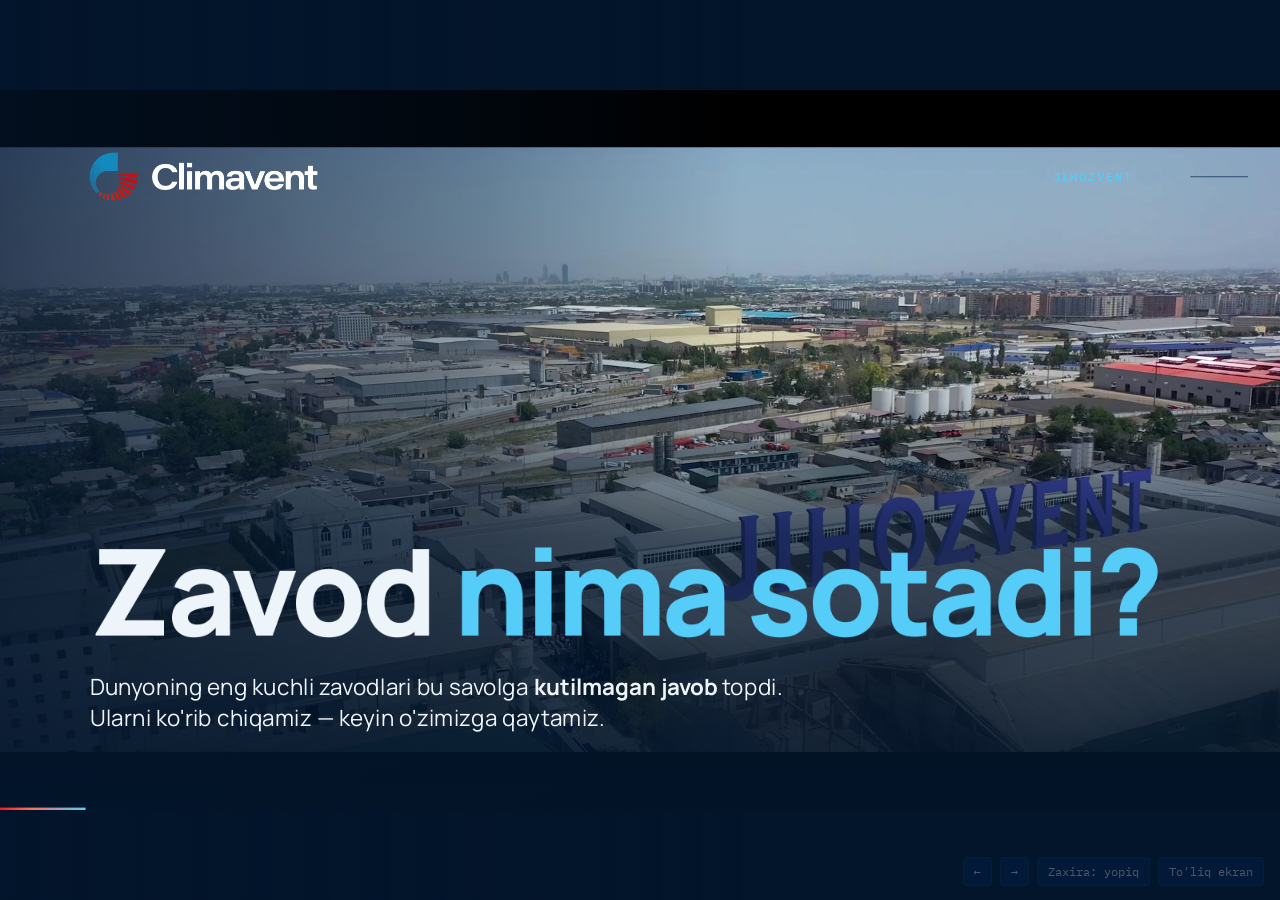
==== index.html @ 4cbdfdd6 "Taqdimot v10: «Zavod nima sotadi?» — savol-javob uslubi Otis (foydaning 91% xizmatdan), Rolls-Royce " ====
<!doctype html>
<html lang="uz">
<head>
<meta charset="utf-8">
<meta name="viewport" content="width=device-width,initial-scale=1">
<title>Climavent · Yangi davr</title>
<link rel="icon" href="media/logo-m.png">
<style>/* Manrope va IBM Plex Mono — lotin, HTML ichida (internetsiz ishlaydi) */
@font-face{font-family:'IBM Plex Mono';font-style:normal;font-weight:400;font-display:swap;src:url([data-uri]) format('woff2');unicode-range:U+0100-02BA, U+02BD-02C5, U+02C7-02CC, U+02CE-02D7, U+02DD-02FF, U+0304, U+0308, U+0329, U+1D00-1DBF, U+1E00-1E9F, U+1EF2-1EFF, U+2020, U+20A0-20AB, U+20AD-20C0, U+2113, U+2C60-2C7F, U+A720-A7FF}
@font-face{font-family:'IBM Plex Mono';font-style:normal;font-weight:400;font-display:swap;src:url([data-uri]) format('woff2');unicode-range:U+0000-00FF, U+0131, U+0152-0153, U+02BB-02BC, U+02C6, U+02DA, U+02DC, U+0304, U+0308, U+0329, U+2000-206F, U+20AC, U+2122, U+2191, U+2193, U+2212, U+2215, U+FEFF, U+FFFD}
@font-face{font-family:'IBM Plex Mono';font-style:normal;font-weight:500;font-display:swap;src:url([data-uri]) format('woff2');unicode-range:U+0100-02BA, U+02BD-02C5, U+02C7-02CC, U+02CE-02D7, U+02DD-02FF, U+0304, U+0308, U+0329, U+1D00-1DBF, U+1E00-1E9F, U+1EF2-1EFF, U+2020, U+20A0-20AB, U+20AD-20C0, U+2113, U+2C60-2C7F, U+A720-A7FF}
@font-face{font-family:'IBM Plex Mono';font-style:normal;font-weight:500;font-display:swap;src:url([data-uri]) format('woff2');unicode-range:U+0000-00FF, U+0131, U+0152-0153, U+02BB-02BC, U+02C6, U+02DA, U+02DC, U+0304, U+0308, U+0329, U+2000-206F, U+20AC, U+2122, U+2191, U+2193, U+2212, U+2215, U+FEFF, U+FFFD}
@font-face{font-family:'Manrope';font-style:normal;font-weight:400 800;font-display:swap;src:url([data-uri]) format('woff2');unicode-range:U+0100-02BA, U+02BD-02C5, U+02C7-02CC, U+02CE-02D7, U+02DD-02FF, U+0304, U+0308, U+0329, U+1D00-1DBF, U+1E00-1E9F, U+1EF2-1EFF, U+2020, U+20A0-20AB, U+20AD-20C0, U+2113, U+2C60-2C7F, U+A720-A7FF}
@font-face{font-family:'Manrope';font-style:normal;font-weight:400 800;font-display:swap;src:url([data-uri]) format('woff2');unicode-range:U+0000-00FF, U+0131, U+0152-0153, U+02BB-02BC, U+02C6, U+02DA, U+02DC, U+0304, U+0308, U+0329, U+2000-206F, U+20AC, U+2122, U+2191, U+2193, U+2212, U+2215, U+FEFF, U+FFFD}
</style>
<style>
/* Climavent NewEra (02.10.2026, v8 asosida) — eski deck dizayn tizimi + kinematik fon videolari (Gemini, asl sifatda).
   Brend: To'q ko'k #002854, Moviy #55cdf8, Osmon #b3e0fe, Olovrang #ff1918. Proyektor uchun bitta to'q mavzu. */
:root{
  --ink:#03152B; --panel:#002854; --line:#12375C;
  --frost:#EEF5FA; --mist:#8DA8C3;
  --cold:#55CDF8; --heat:#FF1918; --coral:#FF6B5E; --sky:#B3E0FE;
  --sans:"Manrope","Segoe UI",system-ui,sans-serif;
  --mono:"IBM Plex Mono",ui-monospace,Consolas,monospace;
  --ease:cubic-bezier(.2,.75,.15,1);
  color-scheme:dark;
}
*{box-sizing:border-box}
html,body{height:100%}
body{margin:0;background:var(--ink);color:var(--frost);font-family:var(--sans);overflow:hidden;-webkit-font-smoothing:antialiased}
.stage{position:absolute;z-index:1;left:50%;top:50%;width:1600px;height:900px;transform-origin:center;overflow:hidden}

/* ---------- Fon qatlamlari: video → havo oqimi → slayd ---------- */
.bgs{position:fixed;inset:0;z-index:0;opacity:0;transition:opacity 1.2s var(--ease)}
/* .fit — video to'liq ekran emas, slayd bilan bir joyda va bir o'lchamda (fit() hisoblaydi) */
.bgs video.fit{inset:auto;left:var(--sx,0);top:var(--sy,0);width:var(--sw,100%);height:var(--sh,100%)}
body.vid .bgs{opacity:1}
/* matn o'qilishi uchun yengil soya — butun oyna bo'yicha, slaydga qarab (data-veil) */
.bgveil{position:absolute;inset:0;opacity:0;transition:opacity 1s var(--ease)}
.bgveil.left{opacity:1;background:linear-gradient(90deg,rgba(3,21,43,.7) 0%,rgba(3,21,43,.3) 38%,transparent 58%)}
.bgveil.top{opacity:1;background:linear-gradient(180deg,rgba(3,21,43,.6) 0%,rgba(3,21,43,.2) 28%,transparent 45%)}
.bgs video{position:absolute;inset:0;width:100%;height:100%;object-fit:cover;opacity:0;transition:opacity 1.6s ease-in-out}
.bgs video.show{opacity:1}
#air{position:absolute;inset:0;width:100%;height:100%;z-index:0;opacity:1;transition:opacity 1s}
body.vid #air{opacity:0}
.stage::after{content:"";position:absolute;inset:0;pointer-events:none;z-index:1;transition:opacity 1s;
  background-image:linear-gradient(var(--line) 1px,transparent 1px),linear-gradient(90deg,var(--line) 1px,transparent 1px);
  background-size:80px 80px;opacity:.18;mask-image:radial-gradient(ellipse at 72% 38%,#000 5%,transparent 70%)}
body.vid .stage::after{opacity:0}

/* ---------- Slaydlar ---------- */
.slide{position:absolute;inset:0;z-index:2;padding:78px 112px 96px;display:flex;flex-direction:column;gap:26px;
  opacity:0;visibility:hidden;transition:opacity .3s ease-in,visibility 0s linear .3s}
.slide.on{opacity:1;visibility:visible;transition:opacity .6s var(--ease) .28s,visibility 0s}
.stage.morph .slide{transition:opacity .7s var(--ease),visibility 0s linear .7s}
.stage.morph .slide.on{transition:opacity .7s var(--ease),visibility 0s}
.veil{position:absolute;inset:0;z-index:-1;pointer-events:none}
.veil.left{background:linear-gradient(90deg,rgba(3,21,43,.82) 0%,rgba(3,21,43,.5) 30%,transparent 55%),
  linear-gradient(0deg,rgba(3,21,43,.6) 0%,transparent 35%)}
.veil.top{background:linear-gradient(180deg,rgba(3,21,43,.7) 0%,rgba(3,21,43,.25) 26%,transparent 42%)}
.veil.bottom{background:linear-gradient(0deg,rgba(3,21,43,.8) 0%,rgba(3,21,43,.35) 40%,transparent 60%)}

/* So'zma-so'z chiqadigan sarlavha: har so'z o'z «derazasidan» ko'tariladi */
.wm{display:inline-block;overflow:hidden;vertical-align:top;padding:0 .02em .1em;margin:0 -.02em -.1em}
.w{display:inline-block;transform:translateY(108%);will-change:transform}
.slide.on .w{animation:wup 1s var(--ease) calc(var(--d0,0s) + var(--i)*65ms) both}
@keyframes wup{from{transform:translateY(108%)}to{transform:none}}
.rise{opacity:0}
.slide.on .rise{animation:rise 1s var(--ease) calc(var(--d0,0s) + var(--d,0s)) both}
@keyframes rise{from{opacity:0;transform:translateY(18px);filter:blur(6px)}to{opacity:1;transform:none;filter:none}}
.pop{opacity:0}
.slide.on .pop{animation:pop .7s var(--ease) calc(var(--d0,0s) + var(--d,0s)) both}
@keyframes pop{from{opacity:0;transform:scale(.85)}to{opacity:1;transform:none}}

.tag{font-family:var(--mono);font-size:15px;letter-spacing:.14em;text-transform:uppercase;color:var(--mist);display:flex;align-items:center;gap:14px}
.tag b{font-weight:500;color:var(--cold)}
.tag.hot b{color:var(--coral)}
.tag::after{content:"";flex:0 0 72px;height:1px;background:var(--line)}
h1,h2,h3{margin:0;font-weight:800;letter-spacing:-.035em;text-wrap:balance}
h2{font-size:74px;line-height:1.03;max-width:1100px}
h2.md{font-size:64px}
h2 em,h1 em{font-style:normal;color:var(--cold)}
.hot{color:var(--heat)}
p{margin:0}
.lede{font-size:25px;line-height:1.45;color:var(--mist);max-width:860px;text-wrap:pretty}
.lede strong{color:var(--frost);font-weight:600}
.note{font-family:var(--mono);font-size:13px;color:var(--mist);letter-spacing:.02em;line-height:1.5}
.chip{font-style:normal;font-family:var(--mono);font-size:12px;letter-spacing:.1em;text-transform:uppercase;padding:5px 9px;border:1px solid;white-space:nowrap}
.chip.live{color:#7CF0B5} .chip.test{color:var(--sky)} .chip.ready{color:var(--cold)} .chip.plan{color:var(--mist)} .chip.offer{color:var(--coral)}

.foot{position:absolute;z-index:3;left:112px;right:112px;bottom:34px;display:flex;justify-content:space-between;align-items:center;
  font-family:var(--mono);font-size:13px;letter-spacing:.12em;text-transform:uppercase;color:var(--mist);pointer-events:none;transition:opacity .6s}
.foot .brand{display:flex;align-items:center;gap:12px}
.foot .brand img{height:20px;width:auto}
.foot .code{color:var(--frost)}
.stage.cover-on .foot{opacity:0}
.duct{position:absolute;z-index:3;left:0;bottom:0;height:3px;background:linear-gradient(90deg,var(--heat),var(--coral) 35%,var(--cold));transition:width .8s var(--ease)}

.hud{position:fixed;right:16px;bottom:14px;display:flex;gap:8px;z-index:5;font-family:var(--mono);font-size:12px;opacity:.3;transition:opacity .3s}
.hud:hover,.hud:focus-within{opacity:1}
.hud button{font:inherit;color:var(--frost);background:var(--panel);border:1px solid var(--line);border-radius:3px;padding:6px 10px;cursor:pointer}
.hud button:hover{border-color:var(--cold)}
.hud button:focus-visible{outline:2px solid var(--cold);outline-offset:2px}

/* ---------- 1 · Muqova ---------- */
.cover{--d0:1.2s}
.cover .toprow{display:flex;justify-content:space-between;align-items:center}
.lockup{display:flex;align-items:center;gap:18px}
.lockup .m{height:60px;width:auto}
.lockup .wd{height:34px;width:auto}
.cover h1{font-size:120px;line-height:1;margin-top:auto;max-width:1400px}
.cover .sub{font-size:28px;line-height:1.4;color:var(--frost);opacity:.85;max-width:760px}
.cover .sub strong{font-weight:700}
.plate{display:flex;border-top:1px solid rgba(141,168,195,.3);padding-top:22px;margin:8px 0 0;max-width:1100px}
.plate div{flex:1;padding-right:24px}
.plate div+div{border-left:1px solid rgba(141,168,195,.3);padding-left:24px}
.plate dt{font-family:var(--mono);font-size:13px;letter-spacing:.14em;text-transform:uppercase;color:var(--mist)}
.plate dd{margin:8px 0 0;font-size:23px;font-weight:600}

/* ---------- 2 · Video ---------- */
.film{flex:1;display:grid;place-items:center;min-height:0}
.film video{display:block;height:660px;aspect-ratio:16/9;background:#000;border:1px solid var(--line);border-radius:4px;box-shadow:0 50px 100px -40px rgba(0,0,0,.9)}

/* ---------- 3 · Jihozvent ---------- */
.jv-grid{flex:1;display:grid;grid-template-columns:1fr 470px;gap:64px;align-items:center}
.jv-left{display:flex;flex-direction:column;gap:24px}
.chips{display:flex;flex-wrap:wrap;gap:10px}
.chips span{font-family:var(--mono);font-size:15px;padding:8px 14px;border:1px solid var(--line);color:var(--frost);background:rgba(0,40,84,.35)}
.chips span.cert{border-color:var(--cold);color:var(--cold)}
.big{display:flex;align-items:flex-end;gap:18px;border-bottom:1px solid var(--line);padding-bottom:30px;margin-bottom:8px}
.big .num{font-size:230px;font-weight:800;letter-spacing:-.06em;line-height:.8;color:var(--cold);font-variant-numeric:tabular-nums}
.big small{font-size:26px;font-weight:700;line-height:1.2;padding-bottom:14px}
.big small i{display:block;font-style:normal;font-family:var(--mono);font-size:13px;letter-spacing:.12em;text-transform:uppercase;color:var(--mist);font-weight:400}
.facts{display:flex;flex-direction:column}
.facts div{display:grid;grid-template-columns:96px 1fr;align-items:baseline;padding:14px 0;border-bottom:1px solid var(--line)}
.facts b{font-size:40px;font-weight:800;letter-spacing:-.04em;font-variant-numeric:tabular-nums}
.facts span{font-size:19px;color:var(--mist);line-height:1.35}
.chain{position:relative;display:grid;grid-template-columns:repeat(4,1fr);border-top:1px solid var(--line);padding-top:22px}
.chain::before{content:"";position:absolute;top:-1px;left:0;height:2px;width:22%;background:linear-gradient(90deg,transparent,var(--cold),transparent);
  animation:run 3.4s linear infinite}
@keyframes run{from{transform:translateX(-100%)}to{transform:translateX(460%)}}
.chain div{display:flex;align-items:center;gap:14px;font-size:24px;font-weight:700}
.chain div i{font-style:normal;font-family:var(--mono);font-size:14px;color:var(--cold);border:1px solid var(--cold);border-radius:50%;width:34px;height:34px;display:grid;place-items:center;flex:none}

/* ---------- 4 · Instagram ---------- */
.ig-grid{flex:1;display:grid;grid-template-columns:1fr 400px;gap:80px;align-items:center;min-height:0}
.ig-left{display:flex;flex-direction:column;gap:26px}
.ig-left .punch{font-size:34px;font-weight:800;letter-spacing:-.02em;border-left:3px solid var(--heat);padding-left:22px;line-height:1.2}
.ig-left .punch em{font-style:normal;color:var(--cold)}
.phone2{width:400px;height:660px;border-radius:44px;background:#0A1F3A;border:1px solid #1E4E7A;padding:12px;box-shadow:0 50px 90px -30px rgba(0,0,0,.85)}
.scr{height:100%;border-radius:34px;background:#F4F7FA;color:#0B1B2E;overflow:hidden;display:flex;flex-direction:column}
.scr .hd{display:flex;align-items:center;gap:12px;padding:22px 20px 14px;border-bottom:1px solid #DDE5EC}
.scr .hd b{font-size:19px;font-weight:800}
.scr .hd .cnt{margin-left:auto;background:var(--heat);color:#fff;font-weight:800;font-size:15px;border-radius:12px;padding:2px 10px;font-variant-numeric:tabular-nums}
.scr .hd small{display:block;font-size:12px;color:#6A7F93;font-family:var(--mono)}
.dm{display:flex;flex-direction:column;gap:2px;padding:10px 12px}
.dm .row{display:grid;grid-template-columns:44px 1fr auto;gap:12px;align-items:center;padding:10px 8px;border-radius:14px;background:#fff;margin-bottom:8px;box-shadow:0 2px 8px rgba(0,40,84,.06)}
.dm .av{width:44px;height:44px;border-radius:50%;background:linear-gradient(135deg,#F58529,#DD2A7B,#8134AF)}
.dm .row:nth-child(2) .av{background:linear-gradient(135deg,#55CDF8,#002854)}
.dm .row:nth-child(3) .av{background:linear-gradient(135deg,#FFB86B,#FF1918)}
.dm .row:nth-child(4) .av{background:linear-gradient(135deg,#8DA8C3,#12375C)}
.dm .row:nth-child(5) .av{background:linear-gradient(135deg,#7CF0B5,#12375C)}
.dm b{display:block;font-size:15px;font-weight:700}
.dm span{display:block;font-size:14px;color:#3A4F63;line-height:1.3;margin-top:2px}
.dm time{font-family:var(--mono);font-size:11px;color:#8193A5;align-self:start;padding-top:4px}
.dm .dot{width:10px;height:10px;border-radius:50%;background:var(--heat);justify-self:end;margin-top:6px}
.scr .ft{margin-top:auto;padding:14px 20px;font-family:var(--mono);font-size:12px;color:#8193A5;border-top:1px solid #DDE5EC;text-align:center}

/* ---------- 5–6 · To'siq → javob kartalari ---------- */
.stack{margin-top:auto;width:1280px;display:grid;grid-template-columns:repeat(5,1fr);gap:16px;perspective:1600px}
.card{position:relative;height:250px}
.card .in{position:absolute;inset:0;transform-style:preserve-3d}
.face{position:absolute;inset:0;backface-visibility:hidden;-webkit-backface-visibility:hidden;padding:22px 22px 20px;
  display:flex;flex-direction:column;gap:10px;border-radius:4px}
.face small{font-family:var(--mono);font-size:12px;letter-spacing:.14em;text-transform:uppercase}
.face strong{font-size:27px;font-weight:800;letter-spacing:-.02em;line-height:1.08}
.face span{font-size:18px;line-height:1.4;color:var(--mist)}
.front{background:linear-gradient(180deg,rgba(40,6,10,.8),rgba(3,21,43,.86));border:1px solid rgba(255,25,24,.45);border-top:3px solid var(--heat)}
.front small{color:var(--coral)}
.back{transform:rotateY(180deg);background:linear-gradient(180deg,rgba(0,40,84,.88),rgba(3,21,43,.9));border:1px solid rgba(85,205,248,.4);border-top:3px solid var(--cold)}
.back small{color:var(--cold)}
.back .chip{margin-top:auto;align-self:flex-start}
.card.soon .back{border-color:rgba(141,168,195,.3);border-top-color:var(--mist)}
.card.soon .back small{color:var(--mist)}
.pain.on .card{animation:drop .9s var(--ease) calc(.5s + var(--k)*120ms) both}
@keyframes drop{0%{opacity:0;transform:translateY(-70px) rotate(-2deg)}60%{opacity:1;transform:translateY(6px)}80%{transform:translateY(-2px)}100%{opacity:1;transform:none}}
.pain.on .front{animation:breathe 3.2s ease-in-out calc(1.6s + var(--k)*.3s) infinite}
@keyframes breathe{0%,100%{box-shadow:0 0 0 rgba(255,25,24,0)}50%{box-shadow:0 0 44px -8px rgba(255,25,24,.55)}}
.cure .card{cursor:pointer}
.cure .card .in{transition:transform .9s var(--ease)}
.cure .card.flipped .in{transform:rotateY(180deg)}
.cure .card:not(.flipped) .back .chip{opacity:0}
@keyframes flip{from{transform:rotateY(0)}to{transform:rotateY(180deg)}}
.cure .card.flipped .back .chip{animation:stamp .5s var(--ease) .55s both}
@keyframes stamp{from{opacity:0;transform:scale(1.8)}to{opacity:1;transform:none}}
.cure .card.flipped:not(.soon) .back{animation:glow 1.4s ease-out .55s both}
@keyframes glow{0%{box-shadow:0 0 0 rgba(85,205,248,0)}40%{box-shadow:0 0 60px -6px rgba(85,205,248,.6)}100%{box-shadow:0 0 30px -14px rgba(85,205,248,.35)}}

/* ---------- 7 · Ekotizim orbitasi ---------- */
.eco{flex:1;display:grid;grid-template-columns:560px 1fr;gap:40px;align-items:center;min-height:0}
.eco-left{display:flex;flex-direction:column;gap:24px}
.who{display:flex;flex-direction:column;border-top:1px solid var(--line)}
.who div{display:grid;grid-template-columns:34px 1fr;padding:12px 0;border-bottom:1px solid var(--line);font-size:20px}
.who div i{font-style:normal;font-family:var(--mono);color:var(--cold);font-size:15px;padding-top:3px}
.who div span{color:var(--mist)}
.orb{position:relative;width:720px;height:640px;justify-self:center}
.orb svg{position:absolute;inset:0;width:100%;height:100%;overflow:visible}
.ring-ai{transform-origin:360px 320px;animation:spin 60s linear infinite}
.ring-in{transform-origin:360px 320px;animation:spin 90s linear infinite reverse}
@keyframes spin{to{transform:rotate(360deg)}}
.orb .spoke{stroke-dasharray:260;stroke-dashoffset:260}
.eco-s.on .spoke{animation:draw 1s var(--ease) calc(.8s + var(--k)*150ms) forwards}
@keyframes draw{to{stroke-dashoffset:0}}
.core{position:absolute;left:360px;top:320px;width:170px;height:170px;margin:-85px 0 0 -85px;border-radius:50%;
  background:radial-gradient(circle,rgba(0,40,84,.95),rgba(3,21,43,.95));border:1px solid var(--cold);
  display:flex;flex-direction:column;align-items:center;justify-content:center;gap:8px;box-shadow:0 0 80px -10px rgba(85,205,248,.45)}
.core img.m{height:56px}.core img.wd{height:18px}
.node{position:absolute;width:196px;margin-left:-98px;margin-top:-44px;padding:12px 14px;background:rgba(3,21,43,.92);border:1px solid var(--line);border-radius:4px;
  display:flex;flex-direction:column;gap:4px}
.node strong{font-size:20px;font-weight:800;letter-spacing:-.01em}
.node span{font-size:14px;color:var(--mist)}
.node .chip{position:absolute;right:10px;top:-12px;background:var(--ink);font-size:10px;padding:3px 7px}
.ai-lbl{position:absolute;left:470px;top:40px;white-space:nowrap;font-family:var(--mono);font-size:13px;letter-spacing:.1em;text-transform:uppercase;color:var(--cold);
  background:var(--ink);padding:4px 10px;border:1px dashed var(--cold)}

/* ---------- 8 · Ilovalar ---------- */
.appsx{flex:1;display:grid;grid-template-columns:auto 1fr;gap:64px;align-items:center;min-height:0}
.phones{display:flex;gap:28px}
.phone{display:flex;flex-direction:column;align-items:center;gap:12px}
.phone .body{width:239px;height:489px;padding:9px;border-radius:34px;background:#0A1F3A;border:1px solid #1E4E7A;box-shadow:0 40px 80px -30px rgba(0,0,0,.8)}
.phone video{display:block;width:100%;height:100%;object-fit:contain;border-radius:26px;background:#EEF3F7}
.phone small{font-family:var(--mono);font-size:13px;letter-spacing:.12em;text-transform:uppercase;color:var(--mist)}
.prod{display:flex;flex-direction:column}
.prod>div{display:grid;grid-template-columns:1fr auto;gap:6px 18px;padding:16px 0;border-bottom:1px solid var(--line)}
.prod>div:first-child{border-top:1px solid var(--line)}
.prod strong{font-size:25px;font-weight:800;letter-spacing:-.02em}
.prod .chip{align-self:center;justify-self:end}
.prod span{grid-column:1/-1;font-size:18px;color:var(--mist);line-height:1.4}

/* ---------- 9 · Ikki oqim ---------- */
.flow{position:relative;height:440px;margin-top:auto}
.flow svg{position:absolute;inset:0;width:100%;height:100%;overflow:visible}
.fn{position:absolute;width:220px;margin-left:-110px;margin-top:-38px;min-height:76px;padding:12px 16px;border:1px solid var(--line);background:rgba(3,21,43,.9);border-radius:4px;
  display:flex;flex-direction:column;gap:6px;justify-content:center}
.fn strong{font-size:20px;font-weight:800;letter-spacing:-.01em;line-height:1.15}
.fn .chip{align-self:flex-start;font-size:10px;padding:3px 7px}
.fn.hi{border-color:var(--cold);box-shadow:0 0 40px -12px rgba(85,205,248,.6)}
.fn.go{border-color:var(--coral)}
.lane{position:absolute;left:0;font-family:var(--mono);font-size:13px;letter-spacing:.12em;text-transform:uppercase;color:var(--mist)}
.lane b{color:var(--frost);font-weight:500}
.perks{display:grid;grid-template-columns:repeat(3,1fr);border-top:1px solid var(--line)}
.perks div{padding:16px 26px 0 0;font-size:18px;color:var(--mist);line-height:1.4}
.perks div+div{padding-left:26px;border-left:1px solid var(--line)}
.perks b{display:block;color:var(--frost);font-size:20px;margin-bottom:4px}

/* ---------- 10 · AI marketing ---------- */
.ai-grid{display:grid;grid-template-columns:900px 1fr;gap:48px;flex:1;min-height:0;align-items:start}
.ai-main video{display:block;width:900px;aspect-ratio:16/9;background:#000;border:1px solid var(--line);border-radius:4px;box-shadow:0 50px 100px -40px rgba(0,0,0,.9)}
.ai-main figcaption{margin-top:10px;font-family:var(--mono);font-size:12px;letter-spacing:.1em;text-transform:uppercase;color:var(--mist)}
.ai-side{display:flex;flex-direction:column;gap:22px}
.ai-side>div{border-top:1px solid var(--line);padding-top:14px;display:flex;flex-direction:column;gap:8px}
.ai-side small{font-family:var(--mono);font-size:13px;letter-spacing:.12em;text-transform:uppercase;color:var(--mist)}
.ai-side small.ok{color:#7CF0B5}
.ai-side p{font-size:20px;line-height:1.45}
.ai-side .ctrl{font-size:19px;color:var(--mist);flex-direction:row;gap:8px;display:block}
.ai-side .ctrl b{color:var(--frost)}

/* ---------- 11 · AI yordamchi chati ---------- */
.chat-grid{flex:1;display:grid;grid-template-columns:1fr 620px;gap:64px;align-items:center;min-height:0}
.chat-left{display:flex;flex-direction:column;gap:24px}
.steps{display:flex;flex-direction:column;border-top:1px solid var(--line)}
.steps div{display:grid;grid-template-columns:34px 1fr;padding:12px 0;border-bottom:1px solid var(--line);font-size:20px}
.steps i{font-style:normal;font-family:var(--mono);color:var(--cold);font-size:15px;padding-top:3px}
.win{position:relative;height:650px;background:rgba(3,21,43,.92);border:1px solid var(--line);border-radius:8px;display:flex;flex-direction:column;overflow:hidden;box-shadow:0 50px 90px -30px rgba(0,0,0,.8)}
.win .hd{position:relative;z-index:2;background:#061a33;display:flex;align-items:center;gap:12px;padding:16px 20px;border-bottom:1px solid var(--line)}
.win .hd img{height:30px}
.win .hd b{font-size:18px}
.win .hd small{display:block;font-family:var(--mono);font-size:12px;color:#7CF0B5}
.win .hd .chip{margin-left:auto}
.msgs{flex:1;display:flex;flex-direction:column;gap:12px;padding:20px}
.msg{max-width:82%;padding:12px 16px;border-radius:14px;font-size:17px;line-height:1.4}
.msg time{display:block;font-family:var(--mono);font-size:11px;opacity:.6;margin-top:4px}
.msg.me{align-self:flex-end;background:#12375C;border-bottom-right-radius:4px}
.msg.ai{align-self:flex-start;background:rgba(85,205,248,.12);border:1px solid rgba(85,205,248,.3);border-bottom-left-radius:4px}
.typing{align-self:flex-start;display:flex;gap:5px;padding:0 16px;max-height:0;overflow:hidden;border-radius:14px;background:rgba(85,205,248,.08);opacity:0}
.typing i{width:7px;height:7px;border-radius:50%;background:var(--cold);animation:blink 1s infinite}
.typing i:nth-child(2){animation-delay:.15s}.typing i:nth-child(3){animation-delay:.3s}
@keyframes blink{0%,100%{opacity:.25}50%{opacity:1}}
.chat.on .typing{animation:flash var(--len,1.2s) linear var(--d) both}
@keyframes flash{0%{opacity:0;max-height:0;padding-block:0}10%,88%{opacity:1;max-height:40px;padding-block:14px}100%{opacity:0;max-height:0;padding-block:0}}
.kp{position:absolute;left:24px;right:24px;bottom:18px;background:#F4F7FA;color:#0B1B2E;border-radius:8px;padding:18px 20px;box-shadow:0 -20px 60px -20px rgba(0,0,0,.7);transform:translateY(120%)}
.chat.on .kp{animation:kpin .9s var(--ease) 8.6s forwards}
.chat.on .msgs{animation:scrollup .9s var(--ease) 8.5s forwards}
@keyframes scrollup{to{transform:translateY(-115px)}}
@keyframes kpin{to{transform:none}}
.kp h4{margin:0 0 10px;font-size:18px;font-weight:800;display:flex;justify-content:space-between;align-items:center}
.kp h4 span{font-family:var(--mono);font-size:11px;font-weight:500;color:#557089}
.kp table{width:100%;border-collapse:collapse;font-size:15px}
.kp td{padding:6px 0;border-top:1px solid #DDE5EC}
.kp td:last-child{text-align:right;font-family:var(--mono)}
.kp .wait{margin-top:10px;display:flex;align-items:center;gap:8px;font-size:14px;font-weight:700;color:#C2410C}
.kp .wait i{width:9px;height:9px;border-radius:50%;background:#F59E0B;animation:blink 1.2s infinite}

/* ---------- 12 · Servis va Akademiya ---------- */
.sv-grid{flex:1;display:grid;grid-template-columns:470px 1fr;gap:64px;align-items:center;min-height:0}
.cyc{position:relative;width:470px;height:470px}
.cyc svg{position:absolute;inset:0;width:100%;height:100%;overflow:visible}
.cyc .spin{transform-origin:235px 235px;animation:spin 8s linear infinite}
.cyc .mid{position:absolute;inset:0;display:flex;flex-direction:column;align-items:center;justify-content:center;text-align:center}
.cyc .mid b{font-size:46px;font-weight:800;letter-spacing:-.04em;color:var(--cold)}
.cyc .mid span{font-family:var(--mono);font-size:13px;letter-spacing:.12em;text-transform:uppercase;color:var(--mist)}
.cn{position:absolute;width:190px;margin-left:-95px;margin-top:-30px;text-align:center;padding:10px 12px;background:rgba(3,21,43,.95);border:1px solid var(--line);border-radius:4px;font-size:17px;font-weight:700;line-height:1.25}
.cn small{display:block;font-family:var(--mono);font-size:11px;color:var(--cold);letter-spacing:.1em;font-weight:500}
.sv-right{display:flex;flex-direction:column;gap:22px}
.bars{display:flex;flex-direction:column;gap:14px}
.bars h3{font-size:22px;letter-spacing:-.01em}
.bar{display:grid;grid-template-columns:260px 1fr 110px;gap:18px;align-items:center;font-size:19px}
.bar .t{height:16px;background:rgba(0,40,84,.6);position:relative;border:1px solid var(--line)}
.bar .t i{position:absolute;top:0;bottom:0;left:0;width:0;background:linear-gradient(90deg,#2B7FB3,var(--cold))}
.bar.dim .t i{background:linear-gradient(90deg,#3A4F63,var(--mist))}
.sv.on .bar .t i{animation:grow 1.4s var(--ease) calc(1s + var(--k)*200ms) forwards}
@keyframes grow{to{width:var(--w)}}
.bar b{font-weight:800;text-align:right;font-size:24px;letter-spacing:-.02em}
.life{display:flex;flex-direction:column;gap:18px}
.lifebig{display:flex;align-items:flex-end;gap:6px;border-bottom:1px solid var(--line);padding-bottom:18px}
.lifebig .n30{font-size:150px;font-weight:800;color:var(--cold);letter-spacing:-.06em;line-height:.8;font-variant-numeric:tabular-nums}
.lifebig>b{font-size:84px;font-weight:800;color:var(--cold);line-height:.8}
.lifebig p{font-size:24px;font-weight:700;max-width:340px;line-height:1.25;margin-left:18px;padding-bottom:6px}
.lifefacts{display:grid;grid-template-columns:repeat(3,1fr)}
.lifefacts div{padding:0 18px 0 0;display:flex;flex-direction:column;gap:6px}
.lifefacts div+div{padding-left:18px;border-left:1px solid var(--line)}
.lifefacts b{font-size:26px;font-weight:800;letter-spacing:-.02em}
.lifefacts span{font-size:16px;color:var(--mist);line-height:1.4}
.acad{border:1px solid var(--line);border-left:3px solid var(--cold);background:rgba(0,40,84,.35);padding:18px 22px;display:flex;flex-direction:column;gap:10px}
.acad strong{font-size:24px;font-weight:800;letter-spacing:-.01em}
.acad .path{display:flex;align-items:center;gap:12px;font-size:18px;color:var(--mist)}
.acad .path b{color:var(--frost);font-weight:600}
.acad .path i{font-style:normal;color:var(--cold)}

/* ---------- 13 · Yangi yo'nalishlar ---------- */
.mods{display:grid;grid-template-columns:repeat(3,1fr);gap:24px;margin-top:auto}
.mod{position:relative;border:1px solid var(--line);background:rgba(3,21,43,.9);padding:22px 24px;display:flex;flex-direction:column;gap:10px;min-height:250px}
.mod::after{content:"";position:absolute;left:50%;bottom:-40px;width:2px;height:40px;background:linear-gradient(var(--cold),transparent);transform:translateX(-50%)}
.mod small{font-family:var(--mono);font-size:13px;letter-spacing:.12em;text-transform:uppercase;color:var(--mist)}
.mod strong{font-size:34px;font-weight:800;letter-spacing:-.03em}
.mod .kpi{font-size:44px;font-weight:800;letter-spacing:-.04em;color:var(--cold);line-height:1}
.mod p{font-size:18px;color:var(--mist);line-height:1.4}
.mod .chip{position:absolute;right:18px;top:18px}
.mod .src{margin-top:auto;font-family:var(--mono);font-size:12px;color:#5E7A96}
.nv.on .mod{animation:snap 1s var(--ease) calc(.9s + var(--k)*220ms) both}
@keyframes snap{0%{opacity:0;transform:translateY(-90px)}70%{opacity:1;transform:translateY(4px)}100%{opacity:1;transform:none}}
.rail{margin-top:40px;position:relative;border:1px solid var(--cold);background:linear-gradient(90deg,rgba(0,40,84,.9),rgba(3,21,43,.9));padding:18px 26px;display:flex;align-items:center;gap:22px;overflow:hidden}
.rail img{height:30px}
.rail b{font-size:22px;font-weight:800}
.rail span{font-family:var(--mono);font-size:14px;color:var(--mist);letter-spacing:.04em}
.rail::after{content:"";position:absolute;top:0;bottom:0;width:30%;background:linear-gradient(90deg,transparent,rgba(85,205,248,.25),transparent);animation:sweep 3s ease-in-out infinite}
@keyframes sweep{from{left:-30%}to{left:100%}}

/* ---------- 14 · Raqobat ---------- */
.vs{display:grid;grid-template-columns:1.1fr 1fr 1fr;margin-top:auto;border-top:1px solid var(--line)}
.vs>div{display:contents}
.vs span{padding:15px 0;border-bottom:1px solid var(--line);font-size:20px;display:flex;align-items:center;gap:12px}
.vs .h{font-family:var(--mono);font-size:13px;letter-spacing:.14em;text-transform:uppercase;color:var(--mist);padding:14px 0}
.vs .h.us{color:var(--cold)}
.vs .k{color:var(--mist)}
.vs i{font-style:normal;font-family:var(--mono);font-size:18px;width:28px;height:28px;display:grid;place-items:center;border-radius:50%;flex:none}
.vs i.y{color:var(--ink);background:var(--cold)} .vs i.n{color:var(--heat);border:1px solid var(--heat)} .vs i.wv{color:var(--coral);border:1px dashed var(--coral)}
.comp.on .vs>div{animation:none}
.comp.on .vs .r span{animation:rise .8s var(--ease) calc(.9s + var(--k)*140ms) both}
.verdict{display:flex;justify-content:space-between;align-items:flex-end;gap:40px}
.verdict p{font-size:32px;font-weight:800;letter-spacing:-.02em;line-height:1.2;max-width:1000px}
.verdict p em{font-style:normal;color:var(--cold)}

/* ---------- 15 · Bosqichlar ---------- */
.road{margin-top:auto;position:relative}
.track{position:relative;height:4px;background:var(--line);margin:0 0 30px}
.track i{position:absolute;left:0;top:0;bottom:0;width:0;background:linear-gradient(90deg,#7CF0B5,var(--cold))}
.rd.on .track i{animation:grow 1.6s var(--ease) .9s forwards}
.here{position:absolute;top:-44px;left:16.666%;font-family:var(--mono);font-size:12px;letter-spacing:.12em;text-transform:uppercase;color:var(--cold);white-space:nowrap;transform:translateX(-50%)}
.here::after{content:"";position:absolute;left:50%;top:39px;width:14px;height:14px;margin-left:-7px;border-radius:50%;background:var(--cold);box-shadow:0 0 0 0 rgba(85,205,248,.7);animation:ping 1.8s infinite}
@keyframes ping{0%{box-shadow:0 0 0 0 rgba(85,205,248,.7)}100%{box-shadow:0 0 0 22px rgba(85,205,248,0)}}
.stations{display:grid;grid-template-columns:repeat(6,1fr)}
.st{padding:0 18px 0 0;display:flex;flex-direction:column;gap:10px}
.st+.st{padding-left:18px;border-left:1px solid var(--line)}
.st small{font-family:var(--mono);font-size:13px;letter-spacing:.12em;text-transform:uppercase;color:var(--cold)}
.st.done small{color:#7CF0B5}
.st h3{font-size:28px;letter-spacing:-.02em}
.st ul{margin:0;padding:0;list-style:none;display:flex;flex-direction:column;gap:8px;font-size:17px;line-height:1.35;color:var(--mist)}
.st.done li::before{content:"✓ ";color:#7CF0B5}
.rd.on .st{animation:rise .9s var(--ease) calc(1s + var(--k)*160ms) both}

/* ---------- 16 · Vision ---------- */
.vision{--d0:3.4s}
.vision h2{font-size:84px;max-width:1300px}
.vision .lede{max-width:1100px;color:var(--frost);text-shadow:0 2px 18px rgba(3,21,43,.9)}

/* ---------- 17 · Qaror ---------- */
.ask{flex:1;display:grid;grid-template-columns:1fr 1fr;gap:72px;align-items:center}
.asks{display:flex;flex-direction:column;border-top:1px solid var(--line)}
.asks>div{display:grid;grid-template-columns:64px 1fr;padding:22px 0;border-bottom:1px solid var(--line);align-items:baseline}
.asks b{font-size:40px;font-weight:800;color:var(--cold);letter-spacing:-.04em}
.asks strong{font-size:30px;font-weight:800;letter-spacing:-.02em;display:block}
.asks span{font-size:19px;color:var(--mist);display:block;margin-top:4px}
.qr.on .asks>div{animation:rise .9s var(--ease) calc(1.2s + var(--k)*300ms) both}
.closing{font-size:44px;font-weight:800;letter-spacing:-.035em;line-height:1.1}
.closing i{font-style:normal;color:var(--cold)}
.monthly{display:flex;align-items:center;gap:14px;font-size:22px;color:var(--frost);border:1px solid var(--line);background:rgba(0,40,84,.4);padding:16px 20px;margin-top:28px}
.monthly i{width:12px;height:12px;border-radius:50%;background:var(--cold);animation:ping 1.8s infinite;flex:none}
.contact{display:flex;gap:26px;flex-wrap:wrap;font-family:var(--mono);font-size:16px;color:var(--frost);border-top:1px solid var(--line);padding-top:18px;margin-top:28px}


/* ---------- Zaxira slaydlar (eski deckdan) ---------- */
.num{font-family:var(--sans);font-weight:800;letter-spacing:-.045em;font-variant-numeric:tabular-nums;line-height:.9}
.src{font-family:var(--mono);font-size:13px;color:var(--mist);letter-spacing:.02em;line-height:1.5}
.cols{display:grid;border-top:1px solid var(--line)}
.cols>div{padding:30px 32px 0 0;display:flex;flex-direction:column;gap:14px}
.cols>div+div{padding-left:32px;border-left:1px solid var(--line)}
.cols .num{font-size:96px;color:var(--cold);white-space:nowrap}
.cols h3{font-size:28px}
.cols p{font-size:20px;line-height:1.45;color:var(--mist)}
.c3{grid-template-columns:repeat(3,1fr)}
.strip{display:grid;grid-template-columns:repeat(3,1fr);border-top:1px solid var(--line);padding-top:18px}
.strip>div{display:flex;align-items:baseline;gap:16px;padding-right:24px}
.strip>div+div{padding-left:24px;border-left:1px solid var(--line)}
.strip b{font-size:44px;font-weight:800;letter-spacing:-.04em;color:var(--cold);font-variant-numeric:tabular-nums}
.strip span{font-size:18px;color:var(--mist);line-height:1.35}
.market{flex:1;display:grid;grid-template-columns:600px 1fr;gap:72px;align-items:center}
.rings{position:relative;width:600px;height:600px}
.ring{position:absolute;border-radius:50%;border:1px solid var(--line);display:flex;flex-direction:column;align-items:center;text-align:center}
.ring.t{inset:0;padding-top:48px;background:radial-gradient(circle,transparent 58%,rgba(85,205,248,.06))}
.ring.s{inset:150px 90px 0;padding-top:42px;border-color:#1E4E7A}
.ring.o{inset:330px 190px 0;padding-top:48px;border-color:var(--cold);background:rgba(85,205,248,.1)}
.ring small{font-family:var(--mono);font-size:13px;letter-spacing:.12em;color:var(--mist);text-transform:uppercase}
.ring .num{font-size:52px;margin-top:16px}
.ring.o .num{color:var(--cold)}
.drivers{display:flex;flex-direction:column;gap:22px}
.drivers table{border-collapse:collapse;width:100%}
.drivers td{padding:14px 0;border-bottom:1px solid var(--line);vertical-align:baseline;font-size:20px}
.drivers td:first-child{font-weight:800;letter-spacing:-.03em;font-size:34px;color:var(--cold);width:230px;font-variant-numeric:tabular-nums}
.drivers td:last-child{color:var(--mist)}
.uz{flex:1;display:grid;grid-template-columns:1.2fr 1fr;gap:64px;align-items:center}
.uzgrid{display:grid;grid-template-columns:repeat(3,1fr);border-top:1px solid var(--line)}
.uzgrid>div{padding:22px 20px 22px 0;border-bottom:1px solid var(--line);display:flex;flex-direction:column;gap:8px}
.uzgrid>div:not(:nth-child(3n+1)){padding-left:20px;border-left:1px solid var(--line)}
.uzgrid b{font-size:50px;font-weight:800;letter-spacing:-.05em;line-height:.95}
.uzgrid span{font-size:17px;color:var(--mist);line-height:1.35}
.map{display:flex;flex-direction:column;background:var(--panel);border:1px solid var(--line);padding:26px 32px}
.map div{display:grid;grid-template-columns:1fr 30px 1fr;align-items:center;gap:10px;padding:13px 0;border-bottom:1px solid var(--line);font-size:19px}
.map div:last-child{border-bottom:0}
.map div i{font-style:normal;color:var(--cold);text-align:center}
.map div span:first-child{color:var(--mist)}
.map div span:last-child{font-weight:700}
.pdec{display:grid;grid-template-columns:repeat(3,1fr);background:var(--panel);border:1px solid var(--line)}
.pdec>div{padding:16px 24px;display:flex;flex-direction:column;gap:4px}
.pdec>div+div{border-left:1px solid var(--line)}
.pdec b{font-size:21px;font-weight:800;letter-spacing:-.01em}
.pdec span{font-size:16px;color:var(--mist);line-height:1.4}
.pdec small{font-family:var(--mono);font-size:12px;letter-spacing:.12em;text-transform:uppercase;color:var(--cold)}
.rev{display:grid;grid-template-columns:repeat(3,1fr);gap:18px 28px;margin-top:auto}
.rev>div{border-top:2px solid var(--cold);padding:16px 4px 0;display:flex;flex-direction:column;gap:9px}
.rev>div.soon{border-top-color:var(--line)}
.rev h3{font-size:26px}
.rev ul{margin:0;padding:0;list-style:none;display:flex;flex-direction:column;gap:6px;font-size:17px;line-height:1.35}
.rev li::before{content:"· ";color:var(--cold)}
.rev small{font-family:var(--mono);font-size:12px;color:var(--mist);line-height:1.45}
.gov{display:grid;grid-template-columns:1fr 1fr;gap:56px;flex:1;align-items:start}
.team{display:grid;grid-template-columns:1fr}
.team>div{padding:14px 0;border-bottom:1px solid var(--line);display:flex;flex-direction:column;gap:8px}
.team small{font-family:var(--mono);font-size:13px;letter-spacing:.14em;text-transform:uppercase;color:var(--cold)}
.team h3{font-size:28px}
.team ul{margin:0;padding:0;list-style:none;font-size:19px;color:var(--mist);line-height:1.4}
.team li::before{content:"— ";color:var(--cold)}
.hire2 p{margin:0;font-size:18px;line-height:1.45;color:var(--mist)}
.hire2 b{color:var(--frost);font-weight:700}
.rules{display:flex;flex-direction:column;gap:14px}
.rules ol{margin:0;padding:0;list-style:none;counter-reset:r}
.rules li{counter-increment:r;display:grid;grid-template-columns:44px 1fr;padding:11px 0;border-bottom:1px solid var(--line);font-size:19px;line-height:1.4}
.rules li::before{content:counter(r);font-family:var(--mono);color:var(--cold);font-size:16px;padding-top:3px}
.risks{display:grid;grid-template-columns:1fr 1fr;gap:0 56px;margin-top:auto}
.risk{display:grid;grid-template-columns:96px 1fr;gap:6px 18px;padding:18px 0;border-bottom:1px solid var(--line)}
.risk .lvl{grid-row:span 2;font-family:var(--mono);font-size:12px;letter-spacing:.1em;text-transform:uppercase;padding:5px 8px;border:1px solid;align-self:start;text-align:center}
.risk .hi{color:var(--heat)}.risk .mid{color:var(--coral)}
.risk strong{font-size:21px;font-weight:700;letter-spacing:-.01em}
.risk span{font-size:17px;color:var(--mist);line-height:1.4}
.risk span b{color:var(--cold);font-weight:600}
.budget{flex:1;display:grid;grid-template-columns:1fr 250px 1fr;align-items:stretch;margin-top:8px}
.phasebox{display:flex;flex-direction:column;gap:12px;padding:26px 32px;background:var(--panel);border:1px solid var(--line)}
.phasebox.two{border-color:#1E4E7A}
.phasebox small{font-family:var(--mono);font-size:13px;letter-spacing:.14em;text-transform:uppercase;color:var(--cold)}
.phasebox .sum{display:flex;align-items:baseline;gap:12px;margin-top:10px}
.phasebox .sum .num{font-size:84px}
.phasebox .sum span:last-child{font-size:26px;font-weight:700;color:var(--mist)}
.phasebox .usd{font-family:var(--mono);font-size:15px;color:var(--mist)}
.lines2{border-collapse:collapse;width:100%;font-size:17px;font-variant-numeric:tabular-nums}
.lines2 td{padding:8px 0;border-top:1px solid var(--line)}
.lines2 td:last-child{text-align:right;font-family:var(--mono);font-size:15px;white-space:nowrap}
.lines2 td:first-child{color:var(--mist)}
.gate{position:relative;z-index:0;display:flex;flex-direction:column;align-items:center;justify-content:center;gap:14px;padding:0 18px;text-align:center}
.gate::before{content:"";position:absolute;top:0;bottom:0;left:50%;border-left:2px dashed var(--line);z-index:-1}
.gate .diamond{width:50px;height:50px;transform:rotate(45deg);border:2px solid var(--cold);background:var(--ink)}
.gate b{font-size:21px;font-weight:800;background:var(--ink);padding:4px 0}
.gate ul{margin:0;padding:10px 0;list-style:none;display:flex;flex-direction:column;gap:8px;font-size:16px;background:var(--ink)}
.gate .note{background:var(--ink)}
.compare{display:flex;align-items:center;gap:22px;font-size:20px;color:var(--mist);border-top:1px solid var(--line);padding-top:14px}
.compare strong{color:var(--frost);font-weight:700}
.zon{color:var(--coral)}

/* ---------- Ketma-ket chiqish (data-stagger) va zaxira harakatlari ---------- */
.slide.on [data-stagger]>*{animation:rise .8s var(--ease) calc(var(--sd,.5s) + var(--k,0)*var(--ss,.14s)) both}
.slide.on .rings[data-stagger]>*{animation-name:ringin;animation-duration:1.1s;--ss:.3s}
@keyframes ringin{from{opacity:0;transform:scale(.55)}to{opacity:1;transform:none}}
.slide.on .risk .lvl.hi{animation:alarm 2.4s ease-in-out 1.6s infinite}
@keyframes alarm{0%,100%{box-shadow:0 0 0 rgba(255,25,24,0)}50%{box-shadow:0 0 18px -2px rgba(255,25,24,.75)}}
.slide.on .gate .diamond{animation:gem 1.2s var(--ease) .7s both}
@keyframes gem{from{transform:rotate(225deg) scale(.4);opacity:0}to{transform:rotate(45deg);opacity:1}}
.slide.on .rules li::before{display:inline-block}

/* ---------- NewEra: yangi slaydlar ---------- */
.zan{display:grid;grid-template-columns:repeat(4,1fr);gap:0;margin-top:14px;position:relative}
.zan::before{content:"";position:absolute;left:0;right:0;top:34px;height:2px;background:var(--line);z-index:0}
.zan::after{content:"";position:absolute;top:33px;height:4px;width:18%;background:linear-gradient(90deg,transparent,var(--cold),transparent);animation:run 3.4s linear infinite;z-index:0}
.zc{position:relative;z-index:1;padding:0 26px 0 0;display:flex;flex-direction:column;gap:10px}
.zc i{font-style:normal;font-family:var(--mono);font-size:17px;color:var(--cold);border:1px solid var(--cold);background:var(--ink);border-radius:50%;width:68px;height:68px;display:grid;place-items:center;margin-bottom:10px}
.zc.hi i{background:var(--cold);color:var(--ink);box-shadow:0 0 50px -6px rgba(85,205,248,.7);font-weight:500}
.zc strong{font-size:34px;font-weight:800;letter-spacing:-.03em}
.zc span{font-size:20px;line-height:1.4;color:var(--mist)}
.zc small{font-family:var(--mono);font-size:13px;letter-spacing:.1em;text-transform:uppercase;color:var(--cold)}
.zc.hi strong{color:var(--cold)}
.punch2{font-size:36px;font-weight:800;letter-spacing:-.025em;line-height:1.2;border-left:3px solid var(--heat);padding-left:22px;margin-top:auto}
.punch2 em{font-style:normal;color:var(--cold)}
.ind .strip{margin-top:0}

.zn .st{gap:8px}
.zn .st h3{font-size:24px}
.zn .st ul{font-size:16px;gap:6px}
.zn .st small{font-size:12px}
.zn .st .cond{margin-top:6px;padding-top:10px;border-top:1px dashed var(--line);font-size:14px;line-height:1.4;color:var(--mist)}
.zn .st .cond b{color:var(--cold);font-weight:600}
.zn .st:first-child small{color:#7CF0B5}
.zn .st:first-child h3{color:var(--frost)}
.now{margin-top:26px;display:flex;align-items:center;gap:18px;border:1px solid var(--cold);background:rgba(0,40,84,.55);padding:16px 24px;font-size:20px}
.now b{font-size:22px;font-weight:800;color:var(--cold);margin-right:6px}
.now i{font-style:normal;color:var(--cold)}
.now span{color:var(--frost)}

.ekgrid{flex:1;display:grid;grid-template-columns:1fr 1fr;gap:64px;align-items:start;margin-top:10px}
.ek-left{display:flex;flex-direction:column;gap:18px}
.ek-left .two{border:1px solid var(--line);padding:18px 22px;display:flex;flex-direction:column;gap:8px;background:rgba(3,21,43,.7)}
.ek-left .two.on{border-color:var(--cold);background:rgba(0,40,84,.5)}
.ek-left .two small{font-family:var(--mono);font-size:13px;letter-spacing:.1em;text-transform:uppercase;color:var(--mist)}
.ek-left .two.on small{color:var(--cold)}
.ek-left .two p{font-size:22px;line-height:1.4}
.ek-left .two p b{color:var(--cold)}
.ek-right{display:flex;flex-direction:column;border-top:1px solid var(--line)}
.ek-right div{display:grid;grid-template-columns:40px 1fr;padding:14px 0;border-bottom:1px solid var(--line);font-size:19px;line-height:1.4}
.ek-right i{font-style:normal;font-family:var(--mono);color:var(--cold);font-size:16px;padding-top:3px}
.ek-right span{color:var(--mist)}
.ek-right b{color:var(--frost);font-weight:700}

.qd{position:relative;display:grid;grid-template-columns:1fr 1fr;gap:18px;margin:10px 0 0 40px;flex:1;max-height:520px}
.qd .ax{position:absolute;font-family:var(--mono);font-size:13px;letter-spacing:.12em;text-transform:uppercase;color:var(--mist)}
.qd .ax.y{left:-40px;top:50%;transform:translateY(-50%) rotate(-90deg);transform-origin:center;white-space:nowrap;margin-left:-46px}
.qd .ax.x{left:0;right:0;bottom:-30px;text-align:center}
.q{border:1px solid var(--line);background:rgba(3,21,43,.78);padding:26px 30px;display:flex;flex-direction:column;gap:10px;justify-content:center}
.q small{font-family:var(--mono);font-size:13px;letter-spacing:.12em;text-transform:uppercase;color:var(--mist)}
.q strong{font-size:44px;font-weight:800;letter-spacing:-.035em}
.q span{font-size:21px;color:var(--mist);line-height:1.4}
.q em{font-style:normal;font-family:var(--mono);font-size:14px;letter-spacing:.08em;text-transform:uppercase;color:var(--cold)}
.q.on,.q.on2{border-color:var(--cold);background:linear-gradient(135deg,rgba(0,40,84,.9),rgba(3,21,43,.85));box-shadow:0 0 50px -16px rgba(85,205,248,.55)}
.q.on strong,.q.on2 strong{color:var(--cold)}
.arx.on .q{animation:rise .9s var(--ease) calc(.8s + var(--k)*.25s) both}
.ph3{display:grid;grid-template-columns:repeat(3,1fr);gap:28px;flex:1;min-height:0}
.ph{margin:0;display:flex;flex-direction:column;gap:12px;min-height:0}
.ph .frame{flex:1;min-height:0;border:2px dashed var(--line);background:rgba(0,40,84,.28);display:grid;place-items:center;border-radius:4px}
.ph .frame span{font-family:var(--mono);font-size:18px;letter-spacing:.14em;text-transform:uppercase;color:var(--mist)}
.ph .frame img{width:100%;height:100%;object-fit:cover;border-radius:2px}
.ph figcaption{font-family:var(--mono);font-size:14px;letter-spacing:.06em;color:var(--mist)}

/* ---------- NewEra: qo'shimcha harakat ---------- */
@keyframes sweepx{from{transform:translateX(-120%)}to{transform:translateX(420%)}}
@keyframes lit{0%,18%,100%{background:var(--line);box-shadow:none;transform:scale(1)}6%,12%{background:var(--cold);box-shadow:0 0 0 7px rgba(85,205,248,.25),0 0 22px rgba(85,205,248,.7);transform:scale(1.25)}}
@keyframes numlit{0%,24%,100%{border-color:var(--cold);box-shadow:none;color:var(--cold)}8%,16%{border-color:var(--frost);box-shadow:0 0 36px -4px rgba(85,205,248,.9);color:var(--frost)}}
@keyframes floaty{0%,100%{transform:translateY(0)}50%{transform:translateY(-6px)}}
@keyframes edge{0%,100%{box-shadow:0 0 30px -16px rgba(85,205,248,.35)}50%{box-shadow:0 0 70px -10px rgba(85,205,248,.7)}}
/* 9 · sanoat zanjiri: raqamlar ketma-ket yonadi, loyihachi doirasi nafas oladi */
.ind.on .zc:not(.hi) i{animation:numlit 6s ease-in-out calc(3s + var(--k)*1.5s) infinite}
.ind.on .zc.hi i{animation:floaty 3.2s ease-in-out 2.6s infinite}
.ind.on .zc.hi i::after{content:"";position:absolute;inset:-4px;border-radius:50%;border:2px solid var(--cold);animation:ping2 2.2s ease-out 2.6s infinite}
.zc i{position:relative}
@keyframes ping2{from{transform:scale(1);opacity:.9}to{transform:scale(1.7);opacity:0}}
/* 16 · Arslonlar / Bo'rilar: tanlangan kataklar yarqiraydi, ustidan nur o'tadi */
.q{position:relative;overflow:hidden}
.arx.on .q.on,.arx.on .q.on2{animation:rise .9s var(--ease) calc(.8s + var(--k)*.25s) both,edge 3.4s ease-in-out 2s infinite}
.q.on::after,.q.on2::after{content:"";position:absolute;top:0;bottom:0;left:0;width:24%;background:linear-gradient(90deg,transparent,rgba(85,205,248,.18),transparent);animation:sweepx 4.2s ease-in-out 2s infinite}
/* 17 · zinapoya: bekatlar ketma-ket yonadi */
.zn .st{position:relative}
.zn .st::before{content:"";position:absolute;left:-1px;top:-40px;width:12px;height:12px;border-radius:50%;background:var(--line);margin-left:-6px;z-index:2}
.zn .st:first-child::before{left:0;margin-left:0}
.zn.on .st::before{animation:lit 7.2s ease-in-out calc(2.6s + var(--k)*1.1s) infinite}
.zn .st:first-child::before{background:var(--cold)}
.zn.on .st:first-child::before{animation:none;box-shadow:0 0 0 0 rgba(85,205,248,.7)}
/* 13 · AI darsi: rasm joylari nur bilan to'ldiriladi */
.ph .frame{position:relative;overflow:hidden}
.ph .frame::after{content:"";position:absolute;top:0;bottom:0;width:30%;background:linear-gradient(90deg,transparent,rgba(85,205,248,.14),transparent);animation:sweepx 3.6s ease-in-out infinite}
.dars.on .ph:nth-child(2) .frame::after{animation-delay:.6s}.dars.on .ph:nth-child(3) .frame::after{animation-delay:1.2s}
.ph .frame:has(img)::after{display:none}
/* zaxira: tanlangan yo'l */
.ek-left .two.on{position:relative;overflow:hidden;animation:edge 3.4s ease-in-out 1.5s infinite}
.ek-left .two.on::after{content:"";position:absolute;top:0;bottom:0;left:0;width:24%;background:linear-gradient(90deg,transparent,rgba(85,205,248,.16),transparent);animation:sweepx 4.5s ease-in-out 1.5s infinite}
@media (prefers-reduced-motion:reduce){.zc i,.zc i::after,.zn .st::before,.q,.q::after,.ph .frame::after,.two::after,.two{animation:none!important}}

@media (prefers-reduced-motion:reduce){
  [data-stagger]>*{animation:none!important;opacity:1}
  .w,.rise,.pop{animation:none!important;transform:none;opacity:1}
  .card,.front,.back,.chip,.mod,.st,.asks>div,.vs span{animation:none!important;opacity:1}
  .cure .card .in{animation:none!important;transform:rotateY(180deg)}
  .spoke{stroke-dashoffset:0!important;animation:none!important}
  .bar .t i,.track i{animation:none!important;width:var(--w,100%)}
  .kp{animation:none!important;transform:none}
  .typing{display:none}
  .ring-ai,.ring-in,.cyc .spin,.chain::before,.rail::after{animation:none}
}

/* ---------- v9 (05.10.2026): Sabab → Natija → Real misol ---------- */
.duo{display:grid;grid-template-columns:1fr 1fr;gap:28px;margin-top:auto}
.duo>div{position:relative;overflow:hidden;border:1px solid var(--line);background:rgba(3,21,43,.78);padding:24px 28px;display:flex;flex-direction:column;gap:10px}
.duo>div.on{border-color:var(--cold);background:rgba(0,40,84,.55)}
.slide.on .duo>div.on{animation:rise .8s var(--ease) calc(var(--sd) + var(--k)*var(--ss)) both,edge 3.4s ease-in-out 2.4s infinite}
.duo small{font-family:var(--mono);font-size:13px;letter-spacing:.12em;text-transform:uppercase;color:var(--mist)}
.duo .on small{color:var(--cold)}
.duo strong{font-size:34px;font-weight:800;letter-spacing:-.03em}
.duo .on strong{color:var(--cold)}
.duo p{font-size:22px;color:var(--mist);line-height:1.4}
.duo p b{color:var(--frost)}

.bm6{display:grid;grid-template-columns:repeat(3,1fr);gap:18px;margin-top:auto}
.bm6>div{position:relative;overflow:hidden;border:1px solid var(--line);background:rgba(3,21,43,.82);padding:20px 22px;display:flex;flex-direction:column;gap:8px;min-height:178px}
.bm6 small{font-family:var(--mono);font-size:13px;letter-spacing:.12em;color:var(--mist)}
.bm6 strong{font-size:28px;font-weight:800;letter-spacing:-.02em}
.bm6 p{font-size:18px;color:var(--mist);line-height:1.35}
.bm6 .ex{margin-top:auto;font-family:var(--mono);font-size:13px;letter-spacing:.04em;color:var(--frost)}
.bm6 .chip{position:absolute;right:16px;top:16px}
.bm6>div.us{border-color:var(--coral)}
.bm6>div.us strong{color:var(--coral)}
.bm6>div.goal{border-color:var(--cold);background:linear-gradient(135deg,rgba(0,40,84,.9),rgba(3,21,43,.85))}
.bm6>div.goal strong{color:var(--cold)}
.slide.on .bm6>div.goal{animation:rise .8s var(--ease) calc(var(--sd) + var(--k)*var(--ss)) both,edge 3.4s ease-in-out 2.6s infinite}
.bm6>div.goal::after{content:"";position:absolute;top:0;bottom:0;left:0;width:24%;background:linear-gradient(90deg,transparent,rgba(85,205,248,.16),transparent);animation:sweepx 4.2s ease-in-out 2.6s infinite}

.wt-grid{flex:1;display:grid;grid-template-columns:1fr 500px;gap:72px;align-items:center;min-height:0}
.wt-left{display:flex;flex-direction:column;gap:22px}
.wbars{display:flex;flex-direction:column;gap:16px;margin-top:8px}
.wbar{display:grid;grid-template-columns:150px 1fr 150px;align-items:center;gap:18px}
.wbar>span{font-family:var(--mono);font-size:15px;letter-spacing:.08em;text-transform:uppercase;color:var(--mist)}
.wbar .t{height:42px;background:rgba(0,40,84,.45);border:1px solid var(--line);position:relative}
.wbar .t i{position:absolute;top:0;bottom:0;left:0;width:0;background:linear-gradient(90deg,#2B7FB3,var(--cold))}
.wbar.dim .t i{background:linear-gradient(90deg,#3A4F63,var(--mist))}
.wbar.hot2 .t i{background:linear-gradient(90deg,#1E4E7A,#7CF0B5)}
.slide.on .wbar .t i{animation:grow 1.6s var(--ease) calc(.9s + var(--k)*.45s) forwards}
.wbar b{font-size:46px;font-weight:800;letter-spacing:-.04em;text-align:right;color:var(--cold);font-variant-numeric:tabular-nums;white-space:nowrap}
.wbar.dim b{color:var(--mist)}
.wbar.hot2 b{color:#7CF0B5}
.wfacts{display:flex;flex-direction:column;border-top:1px solid var(--line)}
.wfacts div{display:grid;grid-template-columns:190px 1fr;align-items:baseline;gap:14px;padding:18px 0;border-bottom:1px solid var(--line)}
.wfacts b{font-size:44px;font-weight:800;letter-spacing:-.04em;color:var(--cold);font-variant-numeric:tabular-nums;white-space:nowrap}
.wfacts span{font-size:19px;color:var(--mist);line-height:1.35}
.gov2{display:flex;flex-direction:column;gap:4px;border:1px solid var(--line);border-left:3px solid var(--cold);background:rgba(0,40,84,.4);padding:14px 20px;margin-top:10px}
.gov2 b{font-size:24px;font-weight:800}
.gov2 span{font-family:var(--mono);font-size:14px;color:var(--mist)}

.ek4 .core b{font-size:24px;font-weight:800;letter-spacing:-.02em;color:var(--cold)}
.ek4 .core small{font-family:var(--mono);font-size:12px;letter-spacing:.12em;text-transform:uppercase;color:var(--mist)}

.kuch-s h2{font-size:96px;text-shadow:0 4px 30px rgba(3,21,43,.8)}
.kuch{display:flex;flex-direction:column;max-width:780px;padding:6px 26px;background:rgba(3,21,43,.62);backdrop-filter:blur(6px);border:1px solid rgba(141,168,195,.25)}
.kuch div:last-child{border-bottom:0}
.kuch div{display:grid;grid-template-columns:48px 1fr;padding:14px 0;border-bottom:1px solid rgba(141,168,195,.35);font-size:26px;font-weight:500;text-shadow:0 2px 16px rgba(3,21,43,.95)}
.kuch i{font-style:normal;font-family:var(--mono);font-size:15px;color:var(--cold);padding-top:7px}
.kuch b{font-weight:800;color:var(--frost)}
.kuch-s .chips span{background:rgba(3,21,43,.75)}

.hk-track{position:relative;height:4px;background:var(--line);margin:34px 0 26px}
.hk-track i{position:absolute;top:0;bottom:0;left:0;width:0;background:linear-gradient(90deg,#7CF0B5,var(--cold))}
.hk-track b{position:absolute;top:-9px;left:0;width:22px;height:22px;margin-left:-11px;border-radius:50%;background:var(--cold);box-shadow:0 0 0 6px rgba(85,205,248,.2),0 0 30px rgba(85,205,248,.9);opacity:0}
.hk.on .hk-track i{animation:hkline 6s linear 1s forwards}
.hk.on .hk-track b{animation:hkdot 6s linear 1s forwards}
@keyframes hkline{to{width:100%}}
@keyframes hkdot{0%{left:0;opacity:1}100%{left:100%;opacity:1}}
.hk-steps{display:grid;grid-template-columns:repeat(6,1fr)}
.hk-steps>div{padding:0 16px 0 0;display:flex;flex-direction:column;gap:10px}
.hk-steps>div+div{padding-left:16px;border-left:1px solid var(--line)}
.slide.hk.on .hk-steps>*{animation:rise .8s var(--ease) calc(1s + var(--k)*1s) both}
.hk-steps small{font-family:var(--mono);font-size:14px;color:var(--cold);border:1px solid var(--cold);border-radius:50%;width:34px;height:34px;display:grid;place-items:center}
.hk-steps h3{font-size:23px;letter-spacing:-.02em;line-height:1.15}
.hk-steps p{font-size:16px;color:var(--mist);line-height:1.4}
.hk-steps .chip{align-self:flex-start;margin-top:auto}
.hk-steps .end small{background:var(--cold);color:var(--ink)}
.hk-steps .end h3{color:var(--cold)}

.sn{display:flex;flex-direction:column;border-top:1px solid var(--line);margin-top:auto}
.sn>div{display:grid;grid-template-columns:1fr 70px 1.15fr;align-items:center;padding:16px 0;border-bottom:1px solid var(--line)}
.sn>div.h span{font-family:var(--mono);font-size:13px;letter-spacing:.14em;text-transform:uppercase;color:var(--mist)}
.sn>div.h span:last-child{color:var(--cold)}
.sn .a{font-size:22px;color:var(--mist);line-height:1.3}
.sn .ar{font-size:30px;color:var(--cold);text-align:center}
.sn .b{font-size:24px;font-weight:700;letter-spacing:-.01em;line-height:1.3}
.lag .sn .ar{color:var(--heat)}
.lag .sn .b{color:var(--coral)}
.lag-grid{flex:1;display:grid;grid-template-columns:1fr 520px;gap:64px;align-items:center;min-height:0}
.yrs{display:flex;flex-direction:column;gap:18px}
.yr{border:1px solid var(--line);border-left:3px solid var(--heat);background:rgba(3,21,43,.82);padding:18px 24px;display:flex;flex-direction:column;gap:8px}
.yr strong{font-size:32px;font-weight:800;letter-spacing:-.03em}
.yr .y{display:grid;grid-template-columns:70px 1fr;align-items:baseline;font-size:19px;color:var(--mist);line-height:1.35}
.yr .y b{font-family:var(--mono);font-weight:500;font-size:19px;color:var(--frost)}
.yr .y+.y b{color:var(--heat)}
@media (prefers-reduced-motion:reduce){.hk-track i{width:100%!important;animation:none!important}.hk-track b{display:none}.wbar .t i{animation:none!important;width:var(--w)}.duo>div,.bm6>div{animation:none!important;opacity:1}}
/* ---------- v10 namuna: savol → javob ---------- */
.v10c h1{font-size:150px}
.v10veil{background:linear-gradient(0deg,rgba(3,21,43,.92) 0%,rgba(3,21,43,.65) 38%,transparent 62%)}
.v10c .sub{max-width:900px}
.qz{flex:1;display:grid;grid-template-columns:1fr 520px;gap:60px;align-items:center;min-height:0}
.qz-left{display:flex;flex-direction:column;gap:26px}
.qz h2{font-size:66px}
.savol{font-size:38px;font-weight:700;line-height:1.25;letter-spacing:-.02em;color:var(--frost)}
.savol strong{color:var(--cold)}
.after{font-size:30px;font-weight:700;line-height:1.3;border-left:3px solid var(--heat);padding-left:22px;opacity:0;transform:translateY(16px);transition:all .8s var(--ease) 1.4s}
.after em{font-style:normal;color:var(--cold)}
.step-1 .after{opacity:1;transform:none}
.ans{position:relative;height:480px;display:grid;place-items:center}
.ans .qm{font-size:440px;font-weight:800;line-height:1;color:transparent;-webkit-text-stroke:3px var(--line);transition:opacity .5s,transform .7s var(--ease);animation:qpulse 2.4s ease-in-out infinite}
@keyframes qpulse{0%,100%{-webkit-text-stroke-color:#12375C}50%{-webkit-text-stroke-color:#55CDF8}}
.ans .rv{position:absolute;inset:0;display:flex;flex-direction:column;align-items:center;justify-content:center;gap:10px;opacity:0;transform:scale(.6);transition:all .9s var(--ease) .15s}
.ans .big{font-size:330px;font-weight:800;letter-spacing:-.07em;line-height:.85;color:var(--heat);text-shadow:0 0 90px rgba(255,25,24,.45)}
.ans small{font-family:var(--mono);font-size:16px;letter-spacing:.12em;text-transform:uppercase;color:var(--mist)}
.step-1 .ans .qm{opacity:0;transform:scale(1.4) rotate(12deg)}
.step-1 .ans .rv{opacity:1;transform:none}
.split{display:flex;height:76px;border:1px solid var(--line);margin-top:6px;opacity:0;transition:opacity .6s .9s}
.split>div{display:flex;align-items:center;gap:14px;padding:0 20px;overflow:hidden;white-space:nowrap}
.split .a{width:0;background:var(--heat);transition:width 1.2s var(--ease) 1s}
.split .b{flex:1;background:linear-gradient(90deg,#1E5F8C,var(--cold));color:var(--ink)}
.split b{font-size:30px;font-weight:800}
.split span{font-size:18px;font-weight:600}
.split .a span{display:none}
.step-1 .split{opacity:1}
.step-1 .split .a{width:12%}
.qz-s .src,.cn-s .src{opacity:0;transition:opacity .6s 1.6s}
.step-1 .src{opacity:1}

.rr{flex:1;display:grid;grid-template-columns:1fr 560px;gap:50px;align-items:center;min-height:0}
.rr-left{display:flex;flex-direction:column;gap:28px}
.rr h2{font-size:80px}
.rr .l1{font-size:80px;font-weight:800;letter-spacing:-.035em;line-height:1.03;opacity:0;transform:translateY(30px);transition:all .9s var(--ease)}
.rr .l1 em{font-style:normal;color:var(--cold)}
.rr .l2{font-size:28px;line-height:1.45;color:var(--mist);border-left:3px solid var(--cold);padding-left:22px;opacity:0;transform:translateY(20px);transition:all .9s var(--ease)}
.rr .l2 strong{color:var(--frost)}
.step-1 .l1{opacity:1;transform:none}
.step-2 .l2{opacity:1;transform:none}
.turb{position:relative;width:520px;height:520px;justify-self:center}
.turb svg{width:100%;height:100%}
.turb .blades{animation:spin 6s linear infinite;transform-origin:0 0}
.step-1 .turb .blades{animation-duration:.5s}
.turb .meter{position:absolute;left:50%;bottom:-36px;transform:translateX(-50%);background:var(--ink);border:1px solid var(--cold);padding:12px 26px;display:flex;flex-direction:column;align-items:center;gap:2px;min-width:300px;opacity:0;transition:opacity .6s .4s}
.step-1 .turb .meter{opacity:1}
.meter small{font-family:var(--mono);font-size:12px;letter-spacing:.14em;text-transform:uppercase;color:var(--mist)}
.meter b{font-family:var(--mono);font-size:44px;font-weight:500;color:var(--frost);font-variant-numeric:tabular-nums}
.meter span{font-size:15px;color:#7CF0B5}

.tanga{display:grid;grid-template-columns:repeat(3,1fr);gap:56px;margin-top:auto}
.tanga figure{flex-direction:row;align-items:flex-end;gap:22px}
.tanga figure{margin:0;display:flex;flex-direction:column;gap:18px}
.dots{display:grid;grid-template-columns:repeat(10,1fr);gap:7px;width:300px}
.dots i{aspect-ratio:1;border-radius:50%;border:1px solid #1E4E7A;background:rgba(0,40,84,.35);transition:background .3s,box-shadow .3s,border-color .3s}
.step-1 .dots i.on{transition-delay:calc(.4s + var(--k)*45ms)}
.step-1 .dots.uz i.on{background:var(--heat);border-color:var(--heat);box-shadow:0 0 14px rgba(255,25,24,.7)}
.step-1 .dots.uz i.half{background:linear-gradient(90deg,var(--heat) 60%,rgba(0,40,84,.35) 60%)}
.step-1 .dots.goal i.on{background:var(--sky);border-color:var(--sky)}
.step-1 .dots.world i.on{background:var(--cold);border-color:var(--cold);box-shadow:0 0 12px rgba(85,205,248,.6)}
.tanga figcaption{display:flex;flex-direction:column;gap:4px;font-family:var(--mono);font-size:14px;letter-spacing:.1em;text-transform:uppercase;color:var(--mist)}
.tanga figcaption b{font-family:var(--sans);font-size:44px;font-weight:800;letter-spacing:-.04em;text-transform:none;color:var(--frost);opacity:0;transition:opacity .6s 1.6s}
.step-1 .tanga figcaption b{opacity:1}
.after2{font-size:28px;line-height:1.35;opacity:0;transition:opacity .8s 2.2s}
.after2 em{font-style:normal;color:var(--cold);font-weight:800}
.after2 strong{font-weight:800}
.step-1 .after2{opacity:1}

/* ---------- v10: «Bizga nima?», Amazon, Biz-chi ---------- */
.biz{display:flex;flex-direction:column;gap:6px;border:1px solid rgba(85,205,248,.45);border-left:4px solid var(--cold);background:linear-gradient(90deg,rgba(0,40,84,.75),rgba(3,21,43,.6));padding:14px 22px}
.biz small{font-family:var(--mono);font-size:13px;letter-spacing:.14em;text-transform:uppercase;color:var(--cold)}
.biz p{font-size:25px;font-weight:700;line-height:1.3;letter-spacing:-.01em}
.biz p em{font-style:normal;color:var(--cold)}
.biz.after{border-left-width:4px;padding-left:22px}
.rr .biz.l2{border-left:4px solid var(--cold)}
.rr h2,.rr .l1{font-size:70px}
.rr-left{gap:22px}
.step-1 .split .a{width:var(--aw,12%)}
.amz .split .a span{display:inline}
.amz .split .a{background:linear-gradient(90deg,#8A1A1F,var(--heat))}
.amz .ans .big{color:var(--cold);text-shadow:0 0 90px rgba(85,205,248,.45)}
.umr{margin-top:auto;position:relative}
.umr-track{position:relative;height:4px;background:repeating-linear-gradient(90deg,var(--line) 0 14px,transparent 14px 24px);margin:0 0 30px}
.umr-track i{position:absolute;left:0;top:0;bottom:0;width:0;background:linear-gradient(90deg,var(--heat),var(--coral) 20%,var(--cold))}
.bz-s.on .umr-track i{animation:hkline 3s var(--ease) .9s forwards}
.umr-pts{display:grid;grid-template-columns:1.25fr repeat(4,1fr)}
.pt{position:relative;padding:0 18px 0 0;display:flex;flex-direction:column;gap:8px}
.pt+.pt{padding-left:18px;border-left:1px dashed var(--line)}
.pt::before{content:"";position:absolute;top:-40px;left:-7px;width:14px;height:14px;border-radius:50%;background:var(--ink);border:2px solid var(--line)}
.pt.sale::before{left:0;width:22px;height:22px;top:-44px;background:var(--heat);border-color:var(--heat);box-shadow:0 0 0 8px rgba(255,25,24,.2),0 0 30px rgba(255,25,24,.8)}
.pt b{font-size:30px;font-weight:800;letter-spacing:-.02em}
.pt span{font-size:19px;color:var(--mist);line-height:1.35}
.pt.sale b{color:var(--heat)}
.pt.sale span{color:var(--frost);font-weight:600}
.bz-s.on .pt:not(.sale){animation:rise .8s var(--ease) calc(1.4s + var(--k)*.4s) both}
.bz-s.on .pt:not(.sale)::before{animation:ptlit .6s var(--ease) calc(1.4s + var(--k)*.4s) forwards}
@keyframes ptlit{to{border-color:var(--cold);box-shadow:0 0 16px rgba(85,205,248,.6)}}
.bz-s .biz{margin-top:30px}
.ek4 .eco-left .biz{margin-top:6px}
</style>
</head>
<body>
<!-- Fon videolari: bitta marta yuklanadi, slaydga qarab almashadi -->
<div class="bgs" id="bgs" aria-hidden="true">
  <video data-bg="muqova" muted playsinline preload="auto" poster="media/muqova.jpg?v=0928c" src="media/muqova.mp4?v=0928c"></video>
  <video class="fit" data-bg="muammo" muted playsinline preload="auto" poster="media/muammo.jpg?v=0928c" src="media/muammo.mp4?v=0928c"></video>
  <video class="fit" data-bg="muammo" muted playsinline preload="auto" src="media/muammo.mp4?v=0928c"></video>
  <video class="fit" data-bg="yechim" muted playsinline preload="auto" poster="media/yechim.jpg?v=0928c" src="media/yechim.mp4?v=0928c"></video>
  <video class="fit" data-bg="yechim" muted playsinline preload="auto" src="media/yechim.mp4?v=0928c"></video>
  <video class="fit" data-bg="vision" muted playsinline preload="auto" poster="media/vision.jpg?v=0928c" src="media/vision.mp4?v=0928c"></video>
  <video class="fit" data-bg="vision" muted playsinline preload="auto" src="media/vision.mp4?v=0928c"></video>
  <video class="fit" data-bg="zavod" muted playsinline preload="auto" poster="media/zavod.jpg?v=1005" src="media/zavod.mp4?v=1005"></video>
  <video class="fit" data-bg="zavod" muted playsinline preload="auto" src="media/zavod.mp4?v=1005"></video>
  <div class="bgveil" id="bgveil"></div>
</div>
<div class="stage" id="stage">
  <canvas id="air" aria-hidden="true"></canvas>

  <!-- 00 · Muqova -->
  <section class="slide cover v10c" data-bg="zavod" data-veil="left" aria-label="Muqova">
    <div class="toprow rise" style="--d:-.6s">
      <div class="lockup"><img class="m" src="media/logo-m.png" alt=""><img class="wd" src="media/logo-w.png" alt="Climavent"></div>
      <div class="tag"><b>Jihozvent</b> 2026</div>
    </div>
    <div class="veil v10veil"></div>
    <h1 data-split>Zavod <em>nima sotadi?</em></h1>
    <p class="sub rise" style="--d:1.1s">Dunyoning eng kuchli zavodlari bu savolga <strong>kutilmagan javob</strong> topdi.<br>Ularni ko'rib chiqamiz — keyin o'zimizga qaytamiz.</p>
  </section>
  <!-- 01 · Otis -->
  <section class="slide qz-s" data-steps="1" data-air="0,900,300,1100,.25,.5" aria-label="Otis">
    <div class="tag rise"><b>Savol</b> Taxmin qilib ko'ring</div>
    <div class="qz">
      <div class="qz-left">
        <h2 data-split>Otis — dunyodagi eng yirik lift zavodlaridan biri.</h2>
        <p class="savol rise" style="--d:.9s">Foydasining qancha qismi <strong>yangi lift sotuvidan</strong> keladi?</p>
        <div class="biz after"><small>Bizga nima?</small><p>Bizning uskuna ham yillar ishlaydi: filtr, ehtiyot qism, ta'mir. <em>Sotuvdan keyingi yillar — ham daromad.</em></p></div>
      </div>
      <div class="ans">
        <span class="qm">?</span>
        <div class="rv"><b class="big">9%</b><small>foydaning atigi 9 foizi — liftdan</small></div>
      </div>
    </div>
    <div class="split"><div class="a"><b>9%</b><span>Yangi lift</span></div><div class="b"><b>91%</b><span>Texnik xizmat, ta'mir, yangilash</span></div></div>
    <p class="src">Otis yillik hisoboti, 2025: savdoning 65%, foydaning 91% — xizmatdan</p>
  </section>
  <!-- 02 · Rolls-Royce -->
  <section class="slide rr-s" data-steps="2" data-air="200,700,0,1600,.3,.6" aria-label="Rolls-Royce">
    <div class="tag rise"><b>1962 yil</b> Rolls-Royce · samolyot dvigatellari</div>
    <div class="rr">
      <div class="rr-left">
        <h2 data-split>Dvigatelni sotish o'rniga —</h2>
        <p class="l1">u <em>ishlagan har soat uchun</em> pul ola boshladi.</p>
        <p class="l2">Bugun katta dvigatellar deyarli <strong>tannarxida</strong> sotiladi. Pul — o'n yillik xizmatdan.</p>
        <div class="biz l2"><small>Bizga nima?</small><p>Mijoz bilan aloqa sotuv kuni <em>tugamaydi — boshlanadi.</em></p></div>
      </div>
      <div class="turb pop" style="--d:.4s">
        <svg viewBox="-170 -170 340 340" aria-hidden="true">
          <circle r="166" fill="none" stroke="#12375C" stroke-width="2"/>
          <circle r="150" fill="none" stroke="#55CDF8" stroke-opacity=".35" stroke-width="1.5" stroke-dasharray="2 8"/>
          <g class="blades" fill="#55CDF8" fill-opacity=".85"><path d="M0 0 C 30 -40, 90 -60, 150 -40 L 150 -26 C 90 -40, 40 -20, 0 0Z" transform="rotate(0)"/><path d="M0 0 C 30 -40, 90 -60, 150 -40 L 150 -26 C 90 -40, 40 -20, 0 0Z" transform="rotate(30)"/><path d="M0 0 C 30 -40, 90 -60, 150 -40 L 150 -26 C 90 -40, 40 -20, 0 0Z" transform="rotate(60)"/><path d="M0 0 C 30 -40, 90 -60, 150 -40 L 150 -26 C 90 -40, 40 -20, 0 0Z" transform="rotate(90)"/><path d="M0 0 C 30 -40, 90 -60, 150 -40 L 150 -26 C 90 -40, 40 -20, 0 0Z" transform="rotate(120)"/><path d="M0 0 C 30 -40, 90 -60, 150 -40 L 150 -26 C 90 -40, 40 -20, 0 0Z" transform="rotate(150)"/><path d="M0 0 C 30 -40, 90 -60, 150 -40 L 150 -26 C 90 -40, 40 -20, 0 0Z" transform="rotate(180)"/><path d="M0 0 C 30 -40, 90 -60, 150 -40 L 150 -26 C 90 -40, 40 -20, 0 0Z" transform="rotate(210)"/><path d="M0 0 C 30 -40, 90 -60, 150 -40 L 150 -26 C 90 -40, 40 -20, 0 0Z" transform="rotate(240)"/><path d="M0 0 C 30 -40, 90 -60, 150 -40 L 150 -26 C 90 -40, 40 -20, 0 0Z" transform="rotate(270)"/><path d="M0 0 C 30 -40, 90 -60, 150 -40 L 150 -26 C 90 -40, 40 -20, 0 0Z" transform="rotate(300)"/><path d="M0 0 C 30 -40, 90 -60, 150 -40 L 150 -26 C 90 -40, 40 -20, 0 0Z" transform="rotate(330)"/></g>
          <circle r="34" fill="#03152B" stroke="#55CDF8" stroke-width="2"/>
          <circle r="10" fill="#55CDF8"/>
        </svg>
        <div class="meter"><small>Uchish soatlari</small><b id="soat">0</b><span>har soati — to'lov</span></div>
      </div>
    </div>
    <p class="src">Rolls-Royce, «Power by the Hour» 50 yilligi, 2012 · TotalCare</p>
  </section>
  <!-- 03 · Amazon -->
  <section class="slide qz-s amz" data-steps="1" data-air="0,900,300,1100,.25,.5" aria-label="Amazon">
    <div class="tag rise"><b>Savol</b> Taxmin qilib ko'ring</div>
    <div class="qz">
      <div class="qz-left">
        <h2 data-split>Amazon — dunyodagi eng katta onlayn do'kon.</h2>
        <p class="savol rise" style="--d:.9s">Foydasining qancha qismi <strong>do'kondan emas</strong>, boshqa xizmatdan keladi?</p>
        <div class="biz after"><small>Bizga nima?</small><p>Biznes model o'zgaradi — <em>hatto dunyodagi eng katta do'konda ham.</em></p></div>
      </div>
      <div class="ans">
        <span class="qm">?</span>
        <div class="rv"><b class="big">57%</b><small>bulut xizmati — AWS</small></div>
      </div>
    </div>
    <div class="split" style="--aw:43%"><div class="a"><b>43%</b><span>Onlayn do'kon</span></div><div class="b"><b>57%</b><span>AWS — kompaniyalarga server va bulut xizmati</span></div></div>
    <p class="src">Amazon 2025 natijalari: operatsion foyda 80,0 mlrd $, shundan AWS — 45,6 mlrd $</p>
  </section>
  <!-- 04 · Biz-chi -->
  <section class="slide bz-s" data-air="380,520,0,1600,.35,.6" aria-label="Biz-chi">
    <div class="tag hot rise"><b>Biz-chi?</b> O'zimizga savol</div>
    <h2 class="md" data-split style="max-width:1350px">Bizning uskuna yillar ishlaydi. <span class="hot">Asosiy pul esa — sotuv kunida.</span></h2>
    <div class="umr">
      <div class="umr-track"><i></i></div>
      <div class="umr-pts">
        <div class="pt sale"><b>Sotuv kuni</b><span>Asosiy daromad shu yerda</span></div>
        <div class="pt" style="--k:0"><b>1-yil</b><span>Filtr almashtirish</span></div>
        <div class="pt" style="--k:1"><b>2–3-yil</b><span>Ehtiyot qism</span></div>
        <div class="pt" style="--k:2"><b>5-yil</b><span>Ta'mir, sozlash</span></div>
        <div class="pt" style="--k:3"><b>Keyin</b><span>Kengaytirish, yangilash</span></div>
      </div>
    </div>
    <div class="biz rise" style="--d:3.2s"><small>Bizga nima?</small><p>Sotuvdan keyin mijoz <em>qachon, nima so'rashini</em> oldindan bilamizmi? Shu yillarni ushlab turadigan tizim kerak.</p></div>
  </section>
  <!-- 05 · Ekosistema -->
  <section class="slide eco-s ek4" data-air="180,720,-900,-100,.28,.45" aria-label="Ekosistema">
    <div class="eco">
      <div class="eco-left">
        <div class="tag rise"><b>O'zbekistonda</b> Ekosistema qanday ishlaydi</div>
        <h2 class="md" data-split>Uzum: bitta mijoz — <em>to'rt xizmat.</em></h2>
        <p class="lede rise" style="--d:.8s">Mijoz Market'dan narsa oldi. Keyin <strong>karta ochdi, nasiyaga oldi, tez yetkazishni tanladi.</strong> Hammasi bitta ilovada.</p>
        <div class="biz rise" style="--d:1.2s"><small>Bizga nima?</small><p>Mijoz bir joyga o'rgansa — <em>keyingi xaridni ham shu yerdan qiladi.</em></p></div>
        <p class="src rise" style="--d:1.4s">Uzum 2025 yakunlari: 20 mln+ foydalanuvchi, nasiya 3 baravar o'sib 1,2 mlrd $</p>
      </div>
      <div class="orb">
        <svg viewBox="0 0 720 640" aria-hidden="true">
          <g class="ring-ai"><circle cx="360" cy="320" r="300" fill="none" stroke="#55CDF8" stroke-opacity=".45" stroke-width="1.5" stroke-dasharray="3 10"/></g>
          <g class="ring-in"><circle cx="360" cy="320" r="240" fill="none" stroke="#12375C" stroke-width="1.5" stroke-dasharray="14 8"/></g>
          <g stroke="#55CDF8" stroke-opacity=".6" stroke-width="1.5" fill="none">
            <path class="spoke" style="--k:0" id="ek0" d="M360 320 L360 80"/>
            <path class="spoke" style="--k:1" id="ek1" d="M360 320 L600 320"/>
            <path class="spoke" style="--k:2" id="ek2" d="M360 320 L360 560"/>
            <path class="spoke" style="--k:3" id="ek3" d="M360 320 L120 320"/>
          </g>
          <g fill="#55CDF8">
            <circle r="4"><animateMotion dur="2.4s" repeatCount="indefinite" begin="0s"><mpath href="#ek0"/></animateMotion></circle>
            <circle r="4"><animateMotion dur="2.4s" repeatCount="indefinite" begin=".6s"><mpath href="#ek1"/></animateMotion></circle>
            <circle r="4"><animateMotion dur="2.4s" repeatCount="indefinite" begin="1.2s"><mpath href="#ek2"/></animateMotion></circle>
            <circle r="4"><animateMotion dur="2.4s" repeatCount="indefinite" begin="1.8s"><mpath href="#ek3"/></animateMotion></circle>
          </g>
        </svg>
        <div class="ai-lbl pop" style="--d:2s;left:430px;top:6px">Uzum · 20 mln+ foydalanuvchi</div>
        <div class="core pop" style="--d:.3s"><b>Bitta mijoz</b><small>to'rt xizmat</small></div>
        <div class="node pop" style="left:360px;top:80px;--d:.9s"><strong>Market</strong><span>savdo 1,5× · 500 mln $+</span></div>
        <div class="node pop" style="left:600px;top:320px;--d:1.05s"><strong>Bank</strong><span>4 mln karta</span></div>
        <div class="node pop" style="left:360px;top:560px;--d:1.2s"><strong>Nasiya</strong><span>3× o'sdi · 1,2 mlrd $</span></div>
        <div class="node pop" style="left:120px;top:320px;--d:1.35s"><strong>Tez yetkazish</strong><span>26 shahar</span></div>
      </div>
    </div>
  </section>
  <!-- 06 · 100 so'm -->
  <section class="slide cn-s" data-steps="1" data-air="0,900,300,1100,.25,.5" aria-label="100 so'm">
    <div class="tag rise"><b>Savol</b> O'zbekiston bozori</div>
    <h2 data-split style="max-width:1300px">Har 100 so'mlik xariddan <em>qanchasi onlayn?</em></h2>
    <div class="tanga">
      <figure><div class="dots uz"><i class="on" style="--k:0"></i><i class="on" style="--k:1"></i><i class="on" style="--k:2"></i><i class="on" style="--k:3"></i><i class="on half" style="--k:4"></i><i class="" style="--k:5"></i><i class="" style="--k:6"></i><i class="" style="--k:7"></i><i class="" style="--k:8"></i><i class="" style="--k:9"></i><i class="" style="--k:10"></i><i class="" style="--k:11"></i><i class="" style="--k:12"></i><i class="" style="--k:13"></i><i class="" style="--k:14"></i><i class="" style="--k:15"></i><i class="" style="--k:16"></i><i class="" style="--k:17"></i><i class="" style="--k:18"></i><i class="" style="--k:19"></i><i class="" style="--k:20"></i><i class="" style="--k:21"></i><i class="" style="--k:22"></i><i class="" style="--k:23"></i><i class="" style="--k:24"></i><i class="" style="--k:25"></i><i class="" style="--k:26"></i><i class="" style="--k:27"></i><i class="" style="--k:28"></i><i class="" style="--k:29"></i><i class="" style="--k:30"></i><i class="" style="--k:31"></i><i class="" style="--k:32"></i><i class="" style="--k:33"></i><i class="" style="--k:34"></i><i class="" style="--k:35"></i><i class="" style="--k:36"></i><i class="" style="--k:37"></i><i class="" style="--k:38"></i><i class="" style="--k:39"></i><i class="" style="--k:40"></i><i class="" style="--k:41"></i><i class="" style="--k:42"></i><i class="" style="--k:43"></i><i class="" style="--k:44"></i><i class="" style="--k:45"></i><i class="" style="--k:46"></i><i class="" style="--k:47"></i><i class="" style="--k:48"></i><i class="" style="--k:49"></i><i class="" style="--k:50"></i><i class="" style="--k:51"></i><i class="" style="--k:52"></i><i class="" style="--k:53"></i><i class="" style="--k:54"></i><i class="" style="--k:55"></i><i class="" style="--k:56"></i><i class="" style="--k:57"></i><i class="" style="--k:58"></i><i class="" style="--k:59"></i><i class="" style="--k:60"></i><i class="" style="--k:61"></i><i class="" style="--k:62"></i><i class="" style="--k:63"></i><i class="" style="--k:64"></i><i class="" style="--k:65"></i><i class="" style="--k:66"></i><i class="" style="--k:67"></i><i class="" style="--k:68"></i><i class="" style="--k:69"></i><i class="" style="--k:70"></i><i class="" style="--k:71"></i><i class="" style="--k:72"></i><i class="" style="--k:73"></i><i class="" style="--k:74"></i><i class="" style="--k:75"></i><i class="" style="--k:76"></i><i class="" style="--k:77"></i><i class="" style="--k:78"></i><i class="" style="--k:79"></i><i class="" style="--k:80"></i><i class="" style="--k:81"></i><i class="" style="--k:82"></i><i class="" style="--k:83"></i><i class="" style="--k:84"></i><i class="" style="--k:85"></i><i class="" style="--k:86"></i><i class="" style="--k:87"></i><i class="" style="--k:88"></i><i class="" style="--k:89"></i><i class="" style="--k:90"></i><i class="" style="--k:91"></i><i class="" style="--k:92"></i><i class="" style="--k:93"></i><i class="" style="--k:94"></i><i class="" style="--k:95"></i><i class="" style="--k:96"></i><i class="" style="--k:97"></i><i class="" style="--k:98"></i><i class="" style="--k:99"></i></div><figcaption><b>4,6 so'm</b>O'zbekiston, bugun</figcaption></figure>
      <figure><div class="dots goal"><i class="on" style="--k:0"></i><i class="on" style="--k:1"></i><i class="on" style="--k:2"></i><i class="on" style="--k:3"></i><i class="on" style="--k:4"></i><i class="on" style="--k:5"></i><i class="on" style="--k:6"></i><i class="on" style="--k:7"></i><i class="on" style="--k:8"></i><i class="on" style="--k:9"></i><i class="on" style="--k:10"></i><i class="" style="--k:11"></i><i class="" style="--k:12"></i><i class="" style="--k:13"></i><i class="" style="--k:14"></i><i class="" style="--k:15"></i><i class="" style="--k:16"></i><i class="" style="--k:17"></i><i class="" style="--k:18"></i><i class="" style="--k:19"></i><i class="" style="--k:20"></i><i class="" style="--k:21"></i><i class="" style="--k:22"></i><i class="" style="--k:23"></i><i class="" style="--k:24"></i><i class="" style="--k:25"></i><i class="" style="--k:26"></i><i class="" style="--k:27"></i><i class="" style="--k:28"></i><i class="" style="--k:29"></i><i class="" style="--k:30"></i><i class="" style="--k:31"></i><i class="" style="--k:32"></i><i class="" style="--k:33"></i><i class="" style="--k:34"></i><i class="" style="--k:35"></i><i class="" style="--k:36"></i><i class="" style="--k:37"></i><i class="" style="--k:38"></i><i class="" style="--k:39"></i><i class="" style="--k:40"></i><i class="" style="--k:41"></i><i class="" style="--k:42"></i><i class="" style="--k:43"></i><i class="" style="--k:44"></i><i class="" style="--k:45"></i><i class="" style="--k:46"></i><i class="" style="--k:47"></i><i class="" style="--k:48"></i><i class="" style="--k:49"></i><i class="" style="--k:50"></i><i class="" style="--k:51"></i><i class="" style="--k:52"></i><i class="" style="--k:53"></i><i class="" style="--k:54"></i><i class="" style="--k:55"></i><i class="" style="--k:56"></i><i class="" style="--k:57"></i><i class="" style="--k:58"></i><i class="" style="--k:59"></i><i class="" style="--k:60"></i><i class="" style="--k:61"></i><i class="" style="--k:62"></i><i class="" style="--k:63"></i><i class="" style="--k:64"></i><i class="" style="--k:65"></i><i class="" style="--k:66"></i><i class="" style="--k:67"></i><i class="" style="--k:68"></i><i class="" style="--k:69"></i><i class="" style="--k:70"></i><i class="" style="--k:71"></i><i class="" style="--k:72"></i><i class="" style="--k:73"></i><i class="" style="--k:74"></i><i class="" style="--k:75"></i><i class="" style="--k:76"></i><i class="" style="--k:77"></i><i class="" style="--k:78"></i><i class="" style="--k:79"></i><i class="" style="--k:80"></i><i class="" style="--k:81"></i><i class="" style="--k:82"></i><i class="" style="--k:83"></i><i class="" style="--k:84"></i><i class="" style="--k:85"></i><i class="" style="--k:86"></i><i class="" style="--k:87"></i><i class="" style="--k:88"></i><i class="" style="--k:89"></i><i class="" style="--k:90"></i><i class="" style="--k:91"></i><i class="" style="--k:92"></i><i class="" style="--k:93"></i><i class="" style="--k:94"></i><i class="" style="--k:95"></i><i class="" style="--k:96"></i><i class="" style="--k:97"></i><i class="" style="--k:98"></i><i class="" style="--k:99"></i></div><figcaption><b>11 so'm</b>Davlat maqsadi</figcaption></figure>
      <figure><div class="dots world"><i class="on" style="--k:0"></i><i class="on" style="--k:1"></i><i class="on" style="--k:2"></i><i class="on" style="--k:3"></i><i class="on" style="--k:4"></i><i class="on" style="--k:5"></i><i class="on" style="--k:6"></i><i class="on" style="--k:7"></i><i class="on" style="--k:8"></i><i class="on" style="--k:9"></i><i class="on" style="--k:10"></i><i class="on" style="--k:11"></i><i class="on" style="--k:12"></i><i class="on" style="--k:13"></i><i class="on" style="--k:14"></i><i class="on" style="--k:15"></i><i class="on" style="--k:16"></i><i class="on" style="--k:17"></i><i class="on" style="--k:18"></i><i class="on" style="--k:19"></i><i class="on" style="--k:20"></i><i class="on" style="--k:21"></i><i class="" style="--k:22"></i><i class="" style="--k:23"></i><i class="" style="--k:24"></i><i class="" style="--k:25"></i><i class="" style="--k:26"></i><i class="" style="--k:27"></i><i class="" style="--k:28"></i><i class="" style="--k:29"></i><i class="" style="--k:30"></i><i class="" style="--k:31"></i><i class="" style="--k:32"></i><i class="" style="--k:33"></i><i class="" style="--k:34"></i><i class="" style="--k:35"></i><i class="" style="--k:36"></i><i class="" style="--k:37"></i><i class="" style="--k:38"></i><i class="" style="--k:39"></i><i class="" style="--k:40"></i><i class="" style="--k:41"></i><i class="" style="--k:42"></i><i class="" style="--k:43"></i><i class="" style="--k:44"></i><i class="" style="--k:45"></i><i class="" style="--k:46"></i><i class="" style="--k:47"></i><i class="" style="--k:48"></i><i class="" style="--k:49"></i><i class="" style="--k:50"></i><i class="" style="--k:51"></i><i class="" style="--k:52"></i><i class="" style="--k:53"></i><i class="" style="--k:54"></i><i class="" style="--k:55"></i><i class="" style="--k:56"></i><i class="" style="--k:57"></i><i class="" style="--k:58"></i><i class="" style="--k:59"></i><i class="" style="--k:60"></i><i class="" style="--k:61"></i><i class="" style="--k:62"></i><i class="" style="--k:63"></i><i class="" style="--k:64"></i><i class="" style="--k:65"></i><i class="" style="--k:66"></i><i class="" style="--k:67"></i><i class="" style="--k:68"></i><i class="" style="--k:69"></i><i class="" style="--k:70"></i><i class="" style="--k:71"></i><i class="" style="--k:72"></i><i class="" style="--k:73"></i><i class="" style="--k:74"></i><i class="" style="--k:75"></i><i class="" style="--k:76"></i><i class="" style="--k:77"></i><i class="" style="--k:78"></i><i class="" style="--k:79"></i><i class="" style="--k:80"></i><i class="" style="--k:81"></i><i class="" style="--k:82"></i><i class="" style="--k:83"></i><i class="" style="--k:84"></i><i class="" style="--k:85"></i><i class="" style="--k:86"></i><i class="" style="--k:87"></i><i class="" style="--k:88"></i><i class="" style="--k:89"></i><i class="" style="--k:90"></i><i class="" style="--k:91"></i><i class="" style="--k:92"></i><i class="" style="--k:93"></i><i class="" style="--k:94"></i><i class="" style="--k:95"></i><i class="" style="--k:96"></i><i class="" style="--k:97"></i><i class="" style="--k:98"></i><i class="" style="--k:99"></i></div><figcaption><b>22 so'm</b>Dunyo o'rtachasi</figcaption></figure>
    </div>
    <p class="after2">Holbuki 10 yoshdan katta aholining <em>97%</em>i internetda. <strong>Joy bo'sh — kim egallaydi: biz yoki raqib?</strong></p>
    <p class="src">president.uz, 2026 aprel · Statistika qo'mitasi, 2026</p>
  </section>
  <!-- 07 · Bizning kuchimiz -->
  <section class="slide kuch-s" data-bg="zavod" data-veil="left" aria-label="Bizning kuchimiz">
    <div class="tag rise"><b>Poydevor</b> Bizning kuchimiz</div>
    <h2 data-split>Biz noldan <em>boshlamaymiz.</em></h2>
    <div class="kuch" data-stagger style="--sd:.9s;--ss:.22s">
      <div><i>01</i><span><b>2002-yildan</b> — 24 yillik tajriba</span></div>
      <div><i>02</i><span>Ham <b>ishlab chiqaramiz</b>, ham sotamiz</span></div>
      <div><i>03</i><span>HVAC tovarining <b>deyarli hammasi</b> bir joyda</span></div>
      <div><i>04</i><span>Yirik sanoat mijozlari <b>bizga ishonadi</b></span></div>
      <div><i>05</i><span>Tizimning asosi <b>qurilgan</b> — ilovalar sinovda</span></div>
    </div>
    <div class="chips rise" style="--d:2.2s;margin-top:auto"><span class="cert">ISO 9001</span><span class="cert">ISO 14001</span><span class="cert">ISO 45001</span><span class="cert">EUROVENT</span></div>
  </section>
  <!-- 08 · Ilovalar -->
  <section class="slide" data-air="760,900,300,1200,.35,.6" aria-label="Ilovalar">
    <div class="tag rise"><b>Climavent</b> Platforma nima qiladi</div>
    <h2 class="md" data-split>Sotuvdan keyin ham — <em>mijoz biz bilan.</em></h2>
    <div class="appsx">
      <div class="phones rise" style="--d:.5s">
        <!-- ma'lumot bitta bazada: xaridor, do'kon, usta, menejer bir xil buyurtmani ko'radi -->
        <div class="phone"><div class="body"><video data-auto muted loop playsinline preload="auto" poster="media/xaridor.jpg" src="media/xaridor.mp4" aria-label="Xaridor ilovasi"></video></div><small>Xaridor ilovasi</small></div>
        <div class="phone"><div class="body"><video data-auto muted loop playsinline preload="auto" poster="media/hamkor.jpg" src="media/hamkor.mp4" aria-label="Hamkor ilovasi"></video></div><small>Hamkor ilovasi</small></div>
      </div>
      <div class="prod rise" style="--d:.8s">
        <div><strong>Katalog va KP</strong><em class="chip test">Sinovda</em><span>Mijoz tanlaydi — KP bir zumda tayyor.</span></div>
        <div><strong>Buyurtma va yetkazish</strong><em class="chip test">Sinovda</em><span>Holatini mijoz telefonda ko'rib turadi.</span></div>
        <div><strong>Obyekt pasporti</strong><em class="chip plan">Rejada</em><span>Qaysi uskuna, qayerga, qachon o'rnatildi.</span></div>
        <div><strong>Eslatma va qayta buyurtma</strong><em class="chip plan">Rejada</em><span>«Filtr almashtirish vaqti» — bir bosishda buyurtma.</span></div>
      </div>
    </div>
  </section>
  <!-- 09 · Bitta mijoz hikoyasi -->
  <section class="slide hk" data-air="380,520,0,1600,.35,.6" aria-label="Bitta mijoz hikoyasi">
    <div class="tag rise"><b>Hikoya</b> Namuna — real mijoz emas</div>
    <h2 class="md" data-split style="max-width:1300px">Bitta sotuv o'rniga — <em>yillar davom etadigan munosabat.</em></h2>
    <div class="hk-track"><i></i><b></b></div>
    <div class="hk-steps" data-stagger>
      <div><small>1</small><h3>Zavod TZ yuboradi</h3><p>Texnik topshiriq — Excel, Word yoki PDF</p></div>
      <div><small>2</small><h3>KP qoralamasi tayyor</h3><p>AI tayyorlaydi, menejer tekshiradi</p><em class="chip test">Sinovda</em></div>
      <div><small>3</small><h3>Montaj firmasi o'rnatadi</h3><p>Firma narxi, hisob-faktura</p><em class="chip plan">Rejada</em></div>
      <div><small>4</small><h3>Obyekt pasporti</h3><p>Nima, qachon, qayerga o'rnatildi</p><em class="chip plan">Rejada</em></div>
      <div><small>5</small><h3>6 oydan keyin</h3><p>«Filtr almashtirish vaqti» eslatmasi</p><em class="chip plan">Rejada</em></div>
      <div class="end"><small>6</small><h3>Mijoz qaytadi</h3><p>Filtr, ehtiyot qism, kengaytirish</p><em class="chip plan">Rejada</em></div>
    </div>
    <p class="punch2 rise" style="--d:7.4s">Har qadamda mijoz bizda qoladi — <em>har qadam yangi daromad.</em></p>
  </section>
  <!-- 10 · Sun'iy intellekt -->
  <section class="slide chat" data-air="720,900,-900,-100,.4,.55" aria-label="Sun'iy intellekt">
    <div class="chat-grid">
      <div class="chat-left">
        <div class="tag rise"><b>Sun'iy intellekt</b> Menejer yordamchisi</div>
        <h2 class="md" data-split>TZ yuboriladi — <em>KP qoralamasi tayyor.</em></h2>
        <p class="lede rise" style="--d:.8s">AI menejer o'rnini olmaydi. <strong>Qoralamani u tayyorlaydi, oxirgi so'z — menejerda.</strong></p>
        <div class="steps rise" style="--d:1s">
          <div><i>01</i>TZ faylini o'qiydi: Excel, Word, PDF, rasm</div>
          <div><i>02</i>Pozitsiyalarni ajratadi</div>
          <div><i>03</i>Katalogdan mos uskuna yoki analog topadi</div>
          <div><i>04</i>KP qoralamasini menejerga beradi</div>
        </div>
        <p class="src rise" style="--d:1.3s"><em class="chip test" style="margin-right:10px">Sinovda</em>7 ta haqiqiy TZ ustida tekshirildi, menejerlar hali sinamagan · Sohada: Watsco AI va narxlash texnologiyasi bilan 2025 da rekord marja oldi</p>
      </div>
      <div class="win pop" style="--d:.3s">
        <div class="hd"><img src="media/logo-m.png" alt=""><div><b>KP yordamchisi</b><small>● ishlayapti</small></div><em class="chip plan">Namuna</em></div>
        <div class="msgs">
          <div class="msg me rise" style="--d:.9s">TZ fayli: ventilyatsiya.xlsx — KP tayyorlab ber<time>10:02</time></div>
          <div class="typing" style="--d:1.9s;--len:1.1s"><i></i><i></i><i></i></div>
          <div class="msg ai rise" style="--d:3s">Fayl o'qildi. Pozitsiyalar ajratildi, katalogdan mos uskunalar topildi.<time>10:03</time></div>
          <div class="msg me rise" style="--d:4.3s">Topilmaganlari bormi?<time>10:03</time></div>
          <div class="typing" style="--d:5.2s;--len:1.3s"><i></i><i></i><i></i></div>
          <div class="msg ai rise" style="--d:6.5s">Ikki pozitsiya bo'yicha aniqlik kerak — savollarni KP ostiga yozdim.<time>10:04</time></div>
        </div>
        <div class="kp">
          <h4>KP qoralamasi <span>narxsiz namuna</span></h4>
          <table>
            <tr><td>Kanal ventilyatori</td><td>4 dona</td></tr>
            <tr><td>Havo uzatish qurilmasi</td><td>1 dona</td></tr>
            <tr><td>Diffuzor</td><td>24 dona</td></tr>
          </table>
          <div class="wait"><i></i>Menejer tekshiruvini kutmoqda</div>
        </div>
      </div>
    </div>
  </section>
  <!-- 11 · Jonli sinov -->
  <section class="slide" data-air="300,600,0,1600,.45,.8" aria-label="Jonli sinov">
    <div class="tag rise"><b>Jonli sinov</b> Gap emas — ko'z bilan</div>
    <h2 data-split style="max-width:1300px">Sizning TZ'ingiz bilan — <em>hozir sinab ko'ramiz.</em></h2>
    <div class="zan" data-stagger style="grid-template-columns:repeat(3,1fr);margin-top:auto;--sd:1s;--ss:.35s">
      <div class="zc"><i>1</i><strong>TZ beriladi</strong><span>Sizdan yoki menejerdan — haqiqiy fayl</span></div>
      <div class="zc hi"><i>2</i><strong>KP qoralamasi</strong><span>Ko'z oldingizda chiqadi</span></div>
      <div class="zc"><i>3</i><strong>Solishtiramiz</strong><span>Menejer tayyorlagan KP bilan</span></div>
    </div>
    <p class="src rise" style="--d:2.4s">Internet yoki tizim ishlamasa — oldindan yozilgan video ko'rsatiladi</p>
  </section>
  <!-- 12 · AI siz -->
  <section class="slide lag" data-air="0,260,1700,2600,.35,.6" aria-label="AI siz">
    <div class="tag hot rise"><b>Kechiksak</b> Nima bo'ladi</div>
    <h2 class="md" data-split>Yangi texnologiyani o'tkazib yuborish — <span class="hot">eng qimmat xato.</span></h2>
    <div class="lag-grid">
      <div class="sn" data-stagger style="--sd:.8s;--ss:.3s;margin-top:0">
        <div><span class="a">Raqib KP ni tezroq beradi</span><span class="ar">→</span><span class="b">Buyurtma raqibga ketadi</span></div>
        <div><span class="a">Yosh mutaxassis AI bilan ishlaydi</span><span class="ar">→</span><span class="b">Eski usuldagi kompaniyaga kelmaydi</span></div>
        <div><span class="a">Ma'lumot to'planmaydi</span><span class="ar">→</span><span class="b">Qaror taxmin bilan qilinadi</span></div>
      </div>
      <div class="yrs" data-stagger style="--sd:1.6s;--ss:.4s">
        <div class="yr"><strong>Kodak</strong><div class="y"><b>1975</b>Raqamli kamerani o'zi yasadi — qadrlamadi</div><div class="y"><b>2012</b>Bankrot bo'ldi</div></div>
        <div class="yr"><strong>Nokia</strong><div class="y"><b>2007</b>Telefon bozorining yetakchisi</div><div class="y"><b>2013</b>Telefon biznesi Microsoft'ga sotildi</div></div>
      </div>
    </div>
    <p class="src rise" style="--d:2.4s">NPR, Forbes, 2012 · Nokia hisoboti (SEC), 2013</p>
  </section>
  <!-- 13 · Bosqichlar -->
  <section class="slide rd zn" data-air="560,700,0,1600,.5,1.2" aria-label="Bosqichlar">
    <div class="tag rise"><b>Yo'l xaritasi</b> Muddat emas — shart</div>
    <h2 class="md" data-split style="max-width:1300px">Birdaniga emas — <em>pog'onama-pog'ona.</em></h2>
    <div class="road">
      <div class="here" style="left:8.333%">Biz shu yerdamiz</div>
      <div class="track"><i style="--w:8.333%"></i></div>
      <div class="stations">
        <div class="st" style="--k:0"><small>0 · Yadro</small><h3>Sotuv platformada</h3><ul><li>Jihozvent katalogi</li><li>Spetsifikatsiyadan KP</li><li>Menejer va mavjud mijoz</li></ul><p class="cond"><b>Shart:</b> KP qo'lda emas, platformada; mijoz muntazam buyurtma beradi</p></div>
        <div class="st" style="--k:1"><small>1 · Takror</small><h3>Obyekt va servis</h3><ul><li>Obyekt pasporti</li><li>Filtr, ehtiyot qism</li><li>Servis eslatmasi</li></ul><p class="cond"><b>Shart:</b> takror xarid platforma orqali</p></div>
        <div class="st" style="--k:2"><small>2 · Tanlovchilar</small><h3>Firma va loyihachi</h3><ul><li>Firma kabineti, hisob-faktura</li><li>Loyihachiga tanlash vositasi</li></ul><p class="cond"><b>Shart:</b> loyihachi katalogdan uskuna qo'yadi</p></div>
        <div class="st" style="--k:3"><small>3 · Marketplace</small><h3>Boshqa sotuvchilar</h3><ul><li>Avval bizda yo'q toifalar</li><li>Har toifada 2–3 sotuvchi</li></ul><p class="cond"><b>Shart:</b> buyurtma oqimi sotuvchiga qiziq</p></div>
        <div class="st" style="--k:4"><small>4 · Tarmoq</small><h3>Yetkazish va montaj</h3><ul><li>Kuryer, brigada</li><li>Climavent Pro</li></ul><p class="cond"><b>Hozir:</b> Pro ilovasi sinovda</p></div>
        <div class="st" style="--k:5"><small>5–6 · Keyin</small><h3>Moliya, import</h3><ul><li>Muddatli to'lov, servis obunasi</li><li>Xitoy zavodlari, eksport</li></ul><p class="cond"><b>Avval</b> 1 davlat, 1 diler</p></div>
      </div>
    </div>
  </section>
  <!-- 14 · Bugungi qaror -->
  <section class="slide qr" data-air="0,900,300,1100,.6,.7" aria-label="Bugungi qaror">
    <div class="tag rise"><b>So'rov</b> Sizdan kerak</div>
    <div class="ask">
      <div>
        <h2 class="md" data-split>Birinchi qadamga <em>ruxsat so'raymiz.</em></h2>
        <div class="monthly rise" style="--d:.9s"><i></i>Jamoa bor: 2 dasturchi va sotuv bo'limi boshlig'i.</div>
        <p class="closing rise" style="--d:2.4s;margin-top:40px">Zavodimiz 24 yil uskuna sotdi. <i>Endi sotuvdan keyingi yillarni ham ushlaymiz.</i></p>
        <div class="contact rise" style="--d:2.6s"><span>sales@climavent.uz</span><span>climavent.uz</span><span>+998 78 777 78 88</span></div>
      </div>
      <div class="asks">
        <div style="--k:0"><b>1</b><div><strong>0-pog'onani boshlash</strong><span>Katalog va KP vositasini 1–2 menejer bilan real ishda sinaymiz</span></div></div>
        <div style="--k:1"><b>2</b><div><strong>Natijani birga ko'rish</strong><span>KP vaqti va menejer fikri — keyingi uchrashuvda</span></div></div>
        <div style="--k:2"><b>→</b><div><strong>Narx siyosati</strong><span>Narx va komissiya bo'yicha qaror — keyingi uchrashuvga</span></div></div>
      </div>
    </div>
  </section>

  <!-- ================= ZAXIRA: savol bo'lsa ochiladi (Z) ================= -->
  <!-- Z1 · Video: biz kimmiz -->
  <section class="slide" data-z="1" data-air="790,900,300,1300,.3,.5" aria-label="Video: biz kimmiz">
    <div class="tag rise"><b>Zaxira</b> Video: biz kimmiz · 40 soniya</div>
    <div class="film rise" style="--d:.2s">
      <video controls playsinline preload="metadata" poster="media/biz.jpg" src="media/biz.mp4" aria-label="Climavent va Jihozvent haqida video"></video>
    </div>
  </section>
  <!-- Z2 · Watsco -->
  <section data-z="1" class="slide wt" data-air="0,900,300,1100,.3,.55" aria-label="Watsco">
    <div class="tag rise"><b>Zaxira</b> Watsco · AQShdagi eng katta HVAC distribyutori</div>
    <div class="wt-grid">
      <div class="wt-left">
        <h2 class="md" data-split>HVAC sohasi: <em>onlayn savdo 15% → 35%.</em></h2>
        <p class="lede rise" style="--d:.7s">AQShdagi eng katta HVAC distribyutori montajchilarga ilova berdi: <strong>buyurtma, qoldiq, 5 daqiqada taklif.</strong></p>
        <div class="wbars">
          <div class="wbar dim" style="--k:0"><span>2016</span><div class="t"><i style="--w:30%"></i></div><b><span data-count="15">15</span>%</b></div>
          <div class="wbar" style="--k:1"><span>2025</span><div class="t"><i style="--w:70%"></i></div><b><span data-count="35">35</span>%</b></div>
        </div>
        <p class="note rise" style="--d:1.2s">Watsco savdosining onlayn ulushi</p>
      </div>
      <div class="wfacts rise" style="--d:1s">
        <div><b>60%+</b><span>eng ilg'or hududlarda onlayn ulush</span></div>
        <div><b>73 000</b><span>montajchi Watsco ilovasidan foydalanadi</span></div>
        <div><b>28%</b><span>rekord marja — savdo 5% tushgan yilda ham</span></div>
        <div><b>Faqat</b><span>montajchiga sotadi, uy egasiga emas — bizning sanoat yo'limizga mos</span></div>
      </div>
    </div>
    <p class="src rise" style="--d:1.6s">Watsco rasmiy hisobotlari: 08.02.2018 va 17.02.2026 · OnCallAir</p>
  </section>
  <!-- Z3 · Bozor va davlat -->
  <section data-z="1" class="slide uzb" data-air="0,900,300,1100,.3,.55" aria-label="Bozor va davlat">
    <div class="tag rise"><b>Bozor tayyormi</b> Aholi, biznes, davlat</div>
    <h2 class="md" data-split>Xaridor telefonda. <em>Davlat ham shu tomonga itaryapti.</em></h2>
    <div class="wt-grid">
      <div class="wt-left">
        <div class="wbars">
          <div class="wbar dim" style="--k:0"><span>O'zbekiston</span><div class="t"><i style="--w:19%"></i></div><b>4,6%</b></div>
          <div class="wbar" style="--k:1"><span>Maqsad</span><div class="t"><i style="--w:46%"></i></div><b>9–11%</b></div>
          <div class="wbar hot2" style="--k:2"><span>Dunyo</span><div class="t"><i style="--w:92%"></i></div><b>22%</b></div>
        </div>
        <p class="note rise" style="--d:1.2s">Onlayn savdoning chakana savdodagi ulushi</p>
        <div class="gov2 rise" style="--d:1.8s"><b>«Raqamli O'zbekiston — 2030»</b><span>Prezident farmoni PF-6079 · 05.10.2020</span></div>
      </div>
      <div class="wfacts rise" style="--d:1s">
        <div><b>97,3%</b><span>10 yoshdan katta aholi internetdan foydalanadi</span></div>
        <div><b>20×</b><span>onlayn savdo 8 yilda o'sdi — 1,3 mlrd $</span></div>
        <div><b>34%</b><span>dunyoda B2B kompaniyalar tushumi onlayn keladi — eng katta kanal</span></div>
      </div>
    </div>
    <p class="src rise" style="--d:2.2s">president.uz, 2026 aprel · Statistika qo'mitasi, 2026 · lex.uz · McKinsey B2B Pulse 2024</p>
  </section>
  <!-- Z4 · Sanoat zanjiri -->
  <section data-z="1" class="slide ind" data-air="760,900,300,1200,.35,.6" aria-label="Sanoat zanjiri">
    <div class="tag rise"><b>Bizning model</b> Bugun va ertaga</div>
    <h2 class="md" data-split style="max-width:1350px">Bugun — zavod va savdo. Ertaga — <em>zanjirning har bo'g'iniga o'z vositasi.</em></h2>
    <div class="zan" data-stagger style="--sd:.7s;--ss:.28s">
      <div class="zc"><i>1</i><strong>Korxona</strong><span>Obyekt quradi yoki yangilaydi</span><small>Mavjud yirik mijozlarimiz</small></div>
      <div class="zc hi"><i>2</i><strong>Loyihachi</strong><span>Qaysi uskuna kerakligini loyihada yozadi</span><small>Tanlov shu yerda hal bo'ladi</small></div>
      <div class="zc"><i>3</i><strong>Montaj firmasi</strong><span>Sotib oladi, o'rnatadi, hisob-faktura beradi</span><small>Firma narxi, hujjatlar</small></div>
      <div class="zc"><i>4</i><strong>Servis</strong><span>Filtr, ehtiyot qism, ta'mir, kengaytirish</span><small>Har yili qaytadi</small></div>
    </div>
    <p class="punch2 rise" style="--d:1.9s">Loyihachi bizning katalogdan tanlasa — <em>butun zanjir bizdan o'tadi.</em></p>
    <div class="strip rise" style="--d:2.2s">
      <div><b data-count="1141">1141</b><span>faol e'lon beruvchi montajchi, OLX</span></div>
      <div><b data-count="229">229</b><span>noyob montaj firmasi, kataloglarda</span></div>
      <div><b data-count="93">93</b><span>tasida loyiha bilan ishlash belgisi bor</span></div>
    </div>
    <p class="src rise" style="--d:2.4s">O'lchangan: OLX va kataloglar, 29.09.2026 · baholar (brigada soni) tekshirilmagan · loyihachiga pul emas — vositalar: tanlash, texnik ma'lumot, CAD (rejada)</p>
  </section>
  <!-- Z5 · Xavflar -->
  <section data-z="1" class="slide" data-air="0,260,1700,2600,.35,.6" aria-label="Xavflar">
    <div class="tag hot rise"><b>Ehtiyot</b> Nimadan ehtiyot bo'lamiz</div>
    <h2 data-split>Xavf bor — <em>javobi ham bor.</em></h2>
    <div class="risks rise" style="--d:.4s" data-stagger>
      <div class="risk"><span class="lvl mid">Xavf</span><strong>Kuch tarqalishi</strong><span>Ko'p narsani birdan boshlash. <b>Javob:</b> faqat 0-pog'ona, shart bajarilmaguncha keyingisiga o'tmaymiz.</span></div>
      <div class="risk"><span class="lvl mid">Xavf</span><strong>Menejer yangi vositaga ko'nikmasa</strong><span><b>Javob:</b> AI ishni yengillashtiradi, o'rnini olmaydi. Avval 1–2 menejer bilan.</span></div>
      <div class="risk"><span class="lvl mid">Xavf</span><strong>Narx va komissiya kelishilmagan</strong><span><b>Javob:</b> rahbariyat qarori — keyingi uchrashuvda.</span></div>
      <div class="risk"><span class="lvl mid">Xavf</span><strong>Bozor sekin o'tadi</strong><span>Onlayn savdo hozircha 4–4,6%. <b>Javob:</b> mavjud yirik mijozlardan boshlaymiz.</span></div>
    </div>
  </section>
  <!-- Z6 · Zaxira: nega hozir -->
  <section class="slide" data-z="1" data-air="0,900,300,1100,.22,.5" aria-label="Zaxira: nega hozir">
    <div class="tag rise"><b>Zaxira</b> Nega hozir</div>
    <h2 data-split>Yosh, raqamli va tez o'sayotgan <em>bozor.</em></h2>
    <div class="cols c3 rise" style="margin-top:auto;--d:.5s" data-stagger>
      <div><span class="num">38,2 mln</span><h3>Aholi</h3><p>2026-yil boshida. Yiliga taxminan +1,8% o'sadi.</p><span class="src">stat.uz, 2026</span></div>
      <div><span class="num">55%+</span><h3>30 yoshgacha</h3><p>Aholining yarmidan ko'pi yosh. Telefon orqali buyurtma odatiy hol.</p><span class="src">O'zbekiston hukumati · EDB, 2026</span></div>
      <div><span class="num">4,6%</span><h3>Onlayn savdo ulushi</h3><p>2025-yilda. Davlat maqsadi — 9–11%, ya'ni kamida ikki barobar o'sish.</p><span class="src">WORLDEF, 2026</span></div>
    </div>
    <div class="strip rise" style="--d:.8s" data-stagger>
      <div><b>+7,7%</b><span>YaIM o'sishi, 2025</span></div>
      <div><b>+14,2%</b><span>qurilish o'sishi, 2025</span></div>
      <div><b>+11,5%</b><span>konditsioner importi, 2026 yan–may</span></div>
    </div>
    <p class="src rise" style="--d:1s">stat.uz, 2026 · BRG Building Solutions, 2026</p>
  </section>
  <div class="foot"><span class="brand"><img src="media/logo-w.png" alt="Climavent"><span>Climavent · Yangi davr · 2026</span></span><span class="code" id="code">01 / 17</span></div>
  <div class="duct" id="duct"></div>
</div>

<div class="hud" aria-label="Taqdimot boshqaruvi">
  <button type="button" id="prev" aria-label="Oldingi slayd">←</button>
  <button type="button" id="next" aria-label="Keyingi slayd">→</button>
  <button type="button" id="zbtn" aria-pressed="false" title="Zaxira slaydlar (savol bo'lsa): video, Watsco, bozor va davlat, sanoat zanjiri, xavflar, nega hozir (Z)">Zaxira: yopiq</button>
  <button type="button" id="full" title="To'liq ekran (F)">To'liq ekran</button>
</div>

<script>
(function(){
  const stage=document.getElementById('stage');
  const ALL=[...stage.querySelectorAll('.slide')];
  const MAIN=ALL.filter(s=>!s.dataset.z).length;
  const still=matchMedia('(prefers-reduced-motion: reduce)').matches;

  /* ---------- Sarlavhani so'zlarga bo'lish (ichki <em>, <span> saqlanadi; &nbsp; bo'linmaydi) ---------- */
  document.querySelectorAll('[data-split]').forEach(el=>{
    let i=0;
    (function walk(n){
      [...n.childNodes].forEach(c=>{
        if(c.nodeType===3){
          const f=document.createDocumentFragment();
          c.textContent.replace(/ —/g,'\u00a0—').split(/([ \t\n\r]+)/).forEach(p=>{
            if(!p)return;
            if(/^[ \t\n\r]+$/.test(p)){f.appendChild(document.createTextNode(p));return;}
            const m=document.createElement('span');m.className='wm';
            const w=document.createElement('span');w.className='w';w.style.setProperty('--i',i++);w.textContent=p;
            m.appendChild(w);f.appendChild(m);
          });
          c.replaceWith(f);
        }else if(c.nodeType===1)walk(c);
      });
    })(el);
  });

  /* ketma-ket chiqadigan bloklar: har bolaga tartib raqami */
  document.querySelectorAll('[data-stagger]').forEach(c=>[...c.children].forEach((ch,k)=>ch.style.setProperty('--k',k)));

  /* ---------- Fon videolari ----------
     Bitta nusxali video (muqova) bir marta o'ynab, oxirgi kadrda to'xtaydi.
     Ikki nusxali (muammo, yechim, vision) — oxiriga XF soniya qolganda ikkinchi nusxa boshidan boshlanib,
     ustiga sekin chiqadi: fayl qayta siqilmaydi, takrorlanish sezilmaydi. */
  const XF=1.6;
  const groups={};
  document.querySelectorAll('.bgs video').forEach(v=>(groups[v.dataset.bg]=groups[v.dataset.bg]||[]).push(v));
  let curBg=null, act=null;
  const play=v=>{const p=v.play(); if(p&&p.catch)p.catch(()=>{});};
  function setBg(name){
    if(name!==curBg){
      Object.entries(groups).forEach(([k,g])=>{
        if(k===name)return;
        g.forEach(v=>{v.classList.remove('show'); setTimeout(()=>{if(!v.classList.contains('show'))v.pause();},1700);});
      });
      if(name){act=groups[name][0]; try{act.currentTime=0;}catch(e){} act.classList.add('show'); play(act);}
      else act=null;
    }else if(act&&groups[name].length===1){try{act.currentTime=0;}catch(e){} play(act);}
    curBg=name||null;
    document.body.classList.toggle('vid',!!name);
  }
  (function watch(){
    const g=curBg&&groups[curBg];
    if(g&&g.length===2&&act&&act.duration&&act.currentTime>act.duration-XF){
      const old=act, nx=g[0]===act?g[1]:g[0];
      try{nx.currentTime=0;}catch(e){} play(nx);
      nx.classList.add('show'); old.classList.remove('show');
      act=nx;
      setTimeout(()=>{if(!old.classList.contains('show'))old.pause();},XF*1000+200);
    }
    requestAnimationFrame(watch);
  })();

  /* ---------- Havo oqimi: videosi yo'q slaydlar uchun ----------
     data-air = "y0,y1,s0,s1,yorqinlik,tezlik": oqim y0..y1 oralig'ida yuradi,
     s0 gacha qizil va tartibsiz, s1 dan keyin moviy va tekis. Har slaydda boshqa joy va tezlik. */
  const air=document.getElementById('air'), ctx=air.getContext('2d');
  const W=1600,H=900; air.width=W; air.height=H;
  const hot=[255,25,24], cold=[85,205,248];
  const P=[...Array(700)].map(()=>({x:0,y:0,s:1+Math.random()*1.6}));
  let cfg=[0,900,300,1100,.4,.7], t=0;
  function seed(){const[y0,y1]=cfg; for(const p of P){p.x=Math.random()*W;p.y=y0+Math.random()*(y1-y0);}}
  function step(){
    const[y0,y1,s0,s1,a,v]=cfg, mid=(y0+y1)/2, span=y1-y0;
    ctx.fillStyle='rgba(3,21,43,0.1)';ctx.fillRect(0,0,W,H);
    for(const p of P){
      const k=Math.min(1,Math.max(0,(p.x-s0)/(s1-s0))), turb=(1-k)*2.4;
      const ang=Math.sin(p.y*0.011+t*0.9)*turb+Math.cos(p.x*0.008-t*0.7)*turb*0.8;
      const nx=p.x+v*p.s*(1.2+k*2.2)*Math.cos(ang*(1-k*0.92));
      const ny=p.y+v*p.s*1.5*Math.sin(ang)*(1-k)*Math.min(1,span/500)+(mid-p.y)*0.0012*k;
      const c=hot.map((h,j)=>Math.round(h+(cold[j]-h)*k));
      ctx.strokeStyle=`rgba(${c[0]},${c[1]},${c[2]},${(0.2+k*0.3)*a})`;
      ctx.lineWidth=1.1;ctx.beginPath();ctx.moveTo(p.x,p.y);ctx.lineTo(nx,ny);ctx.stroke();
      p.x=nx;p.y=ny;
      if(p.x>W||p.x<0||p.y<y0-40||p.y>y1+40){p.x=Math.random()*160;p.y=y0+Math.random()*span;}
    }
    t+=0.012*Math.max(.5,v);
  }
  function setAir(spec){
    if(!spec)return;
    cfg=spec.split(',').map(Number); seed();
    if(still){ctx.clearRect(0,0,W,H); for(let k=0;k<220;k++)step();}
  }
  (function loop(){if(!still&&!document.body.classList.contains('vid'))step();requestAnimationFrame(loop);})();

  /* ---------- Sanoq: 0 dan qiymatgacha ---------- */
  function count(s){
    s.querySelectorAll('[data-count]').forEach(el=>{
      const to=+el.dataset.count; if(still){el.textContent=to;return;}
      const t0=performance.now()+500, dur=1400;
      el.textContent='0';
      (function tick(now){const k=Math.min(1,Math.max(0,(now-t0)/dur)); el.textContent=Math.round(to*(1-Math.pow(1-k,3))); if(k<1)requestAnimationFrame(tick);})(performance.now());
    });
  }

  /* ---------- 4-slayd: xabarlar birin-ketin keladi ---------- */
  let igTimers=[];
  function inbox(s){
    const rows=[...s.querySelectorAll('#igdm .row')], cnt=s.querySelector('#igcnt');
    if(!rows.length)return;
    igTimers.forEach(clearTimeout); igTimers=[];
    rows.forEach(r=>{r.style.opacity=0;r.style.transform='translateY(-12px)';r.style.transition='opacity .5s, transform .5s';});
    cnt.textContent='0';
    rows.forEach((r,k)=>igTimers.push(setTimeout(()=>{r.style.opacity=1;r.style.transform='none';cnt.textContent=String(k+1);},still?0:900+k*900)));
  }

  /* ---------- Navigatsiya ----------
     Zaxira slaydlar (data-z) odatda yashirin; Z tugmasi yoki pastdagi tugma ularni oxiriga qo'shadi. */
  let showZ=false, slides=[], i=-1, cur=null;
  const zbtn=document.getElementById('zbtn');
  function rebuild(){
    slides=ALL.filter(s=>showZ||!s.dataset.z);
    zbtn.setAttribute('aria-pressed',String(showZ));
    zbtn.textContent=showZ?'Zaxira: ochiq':'Zaxira: yopiq';
  }
  function fit(){
    const k=Math.min(window.innerWidth/1600,window.innerHeight/900), r=document.documentElement.style;
    stage.style.transform=`translate(-50%,-50%) scale(${k})`;
    r.setProperty('--sw',1600*k+'px'); r.setProperty('--sh',900*k+'px');
    r.setProperty('--sx',(window.innerWidth-1600*k)/2+'px'); r.setProperty('--sy',(window.innerHeight-900*k)/2+'px');
  }
  function show(n){
    n=Math.max(0,Math.min(slides.length-1,n));
    const s=slides[n]; i=n;
    if(s===cur)return;
    stage.classList.toggle('morph',!!(cur&&cur.classList.contains('pain')&&s.classList.contains('cure')));
    cur=s;
    ALL.forEach(x=>x.classList.toggle('on',x===s));
    if(s.classList.contains('cure')) s.querySelectorAll('.card').forEach(c=>c.classList.remove('flipped'));
    s.dataset.at=0; s.className=s.className.replace(/\s?step-\d+/g,'');
    stage.classList.toggle('cover-on',s===ALL[0]);
    const main=ALL.indexOf(s)<MAIN;
    document.getElementById('code').textContent=main?`${String(i+1).padStart(2,'0')} / ${MAIN}`:`Zaxira ${i+1-MAIN}`;
    document.getElementById('duct').style.width=main?`${(i+1)/MAIN*100}%`:'100%';
    try{history.replaceState(null,'',`#${ALL.indexOf(s)+1}`);}catch(e){}
    setBg(s.dataset.bg);
    document.getElementById('bgveil').className='bgveil '+(s.dataset.veil||'');
    setAir(s.dataset.air);
    /* slayd ichidagi videolar: joriy slayddagi data-auto lar boshlanadi, qolganlari to'xtaydi */
    stage.querySelectorAll('.slide video').forEach(v=>{
      if(!s.contains(v)){v.pause();return;}
      if(v.hasAttribute('data-auto')){try{v.currentTime=0;}catch(e){} play(v);}
    });
    count(s); inbox(s);
  }
  function toggleZ(){
    showZ=!showZ; rebuild();
    if(showZ)show(MAIN);                     /* ochilganda birinchi zaxira slaydga o'tadi */
    else{const k=slides.indexOf(cur); show(k>=0?k:MAIN-1);}
  }
  /* «Javoblar» slaydida keyingi qadam — avval kartalar birin-ketin ag'dariladi, keyin slayd almashadi */
  function keyingi(){
    const sl=slides[i];
    const st=sl?+(sl.dataset.steps||0):0;
    if(st){const c=+(sl.dataset.at||0); if(c<st){sl.dataset.at=c+1; sl.classList.add('step-'+(c+1)); qadam(sl,c+1); return;}}
    if(sl&&sl.classList.contains('cure')){ const k=sl.querySelector('.card:not(.flipped)'); if(k){k.classList.add('flipped');return;} }
    show(i+1);
  }
  /* bosqich ochilganda: soat hisoblagichi */
  let soatT=null;
  function qadam(sl,n){
    if(sl.classList.contains('rr-s')&&n===1){
      const el=document.getElementById('soat'); let v=0; clearInterval(soatT);
      soatT=setInterval(()=>{v+=Math.floor(37+Math.random()*90); el.textContent=v.toLocaleString('ru-RU');},60);
    }
  }
  function toggleFull(){if(document.fullscreenElement)document.exitFullscreen(); else document.documentElement.requestFullscreen?.().catch(()=>{});}
  window.addEventListener('resize',fit);
  document.addEventListener('keydown',e=>{
    if(e.target&&e.target.closest&&e.target.closest('video')&&[' ','Enter','ArrowLeft','ArrowRight'].includes(e.key))return;
    if(['ArrowRight','PageDown',' ','Enter'].includes(e.key)){e.preventDefault();keyingi();}
    else if(['ArrowLeft','PageUp','Backspace'].includes(e.key)){e.preventDefault();show(i-1);}
    else if(e.key==='Home')show(0);
    else if(e.key==='End')show(slides.length-1);
    else if(e.key==='f'||e.key==='F')toggleFull();
    else if(e.key==='z'||e.key==='Z')toggleZ();
  });
  stage.addEventListener('click',e=>{if(e.target.closest('video[controls]'))return;const kt=e.target.closest('.cure .card'); if(kt){kt.classList.toggle('flipped');return;} const r=stage.getBoundingClientRect(); if(e.clientX-r.left<r.width*0.3)show(i-1); else keyingi();});
  stage.querySelectorAll('video[controls]').forEach(v=>{v.addEventListener('play',()=>v.blur());v.addEventListener('pause',()=>v.blur());});
  document.getElementById('prev').onclick=()=>show(i-1);
  document.getElementById('next').onclick=()=>keyingi();
  document.getElementById('full').onclick=toggleFull;
  zbtn.onclick=e=>{e.stopPropagation();toggleZ();zbtn.blur();};
  /* oyna yashirin bo'lsa brauzer videoni to'xtatadi — qaytganda joriy fon davom etadi */
  document.addEventListener('visibilitychange',()=>{
    if(document.visibilityState==='visible'&&act&&act.paused&&!act.ended)play(act);
  });
  let start=0;
  try{const h=parseInt(location.hash.slice(1),10); if(h>=1&&h<=ALL.length){start=h-1; if(start>=MAIN)showZ=true;}}catch(e){}
  rebuild(); fit(); show(slides.indexOf(ALL[start]));
})();
</script>
</body>
</html>
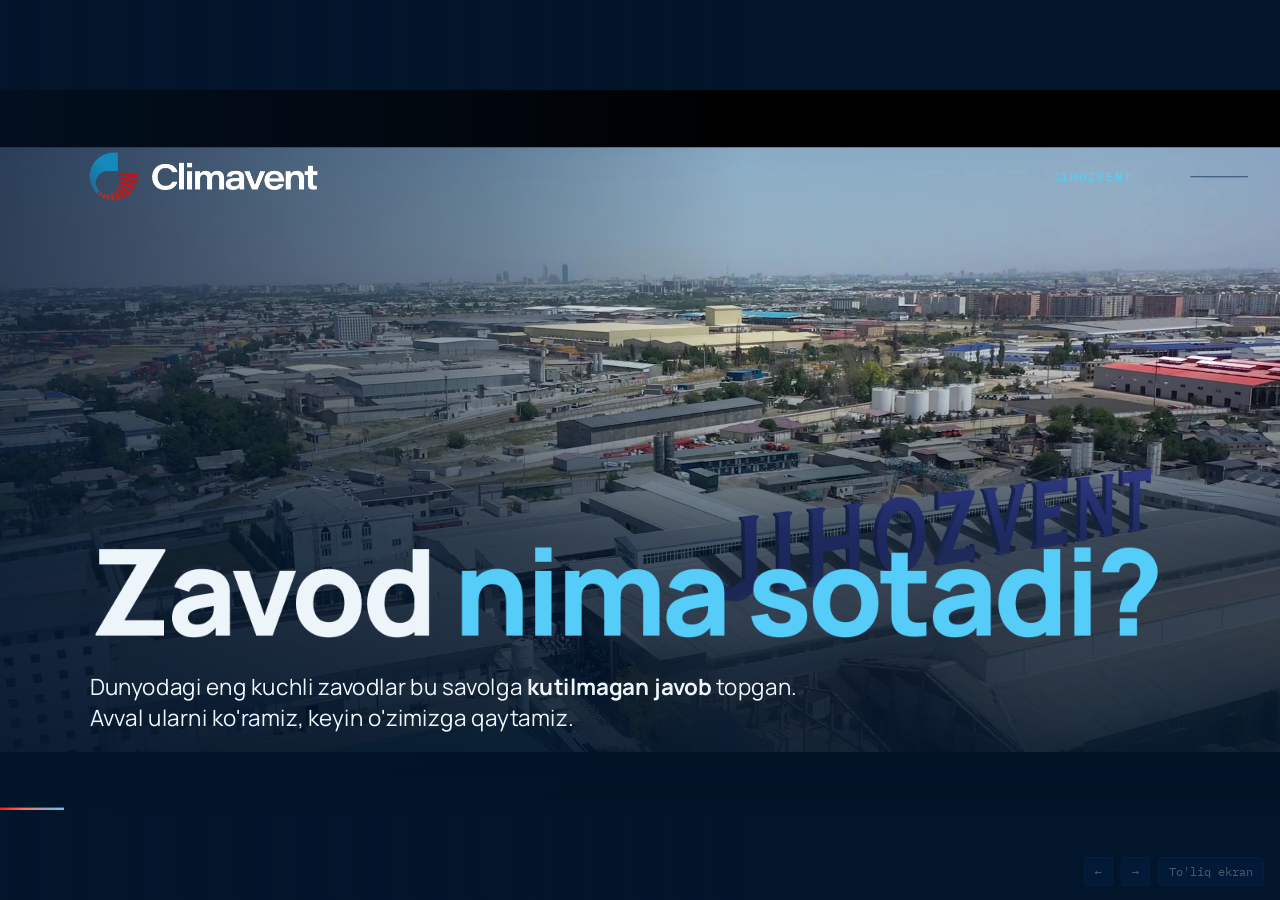
==== commit 39181c98: "Taqdimot v11: zaxira asosiy tartibga qo'shildi, takrorlar olib tashlandi, matnlar tahrirlandi 20 sla" ====
--- a/index.html
+++ b/index.html
@@ -814,6 +814,15 @@
 @keyframes ptlit{to{border-color:var(--cold);box-shadow:0 0 16px rgba(85,205,248,.6)}}
 .bz-s .biz{margin-top:30px}
 .ek4 .eco-left .biz{margin-top:6px}
+
+/* ---------- v11: zaxira yo'q; Watsco o'ng ustuni, «Nega hozir» kataklari ---------- */
+#zbtn{display:none}
+.wt-right{display:flex;flex-direction:column;gap:22px}
+.hz{margin-top:auto}
+.hz>div{gap:10px}
+.hz b{color:var(--cold);font-size:56px}
+.hz span{font-size:19px;color:var(--frost);line-height:1.35}
+.hz em{font-style:normal;font-family:var(--mono);font-size:12px;letter-spacing:.04em;color:#5E7A96;margin-top:auto}
 </style>
 </head>
 <body>
@@ -833,7 +842,7 @@
 <div class="stage" id="stage">
   <canvas id="air" aria-hidden="true"></canvas>
 
-  <!-- 00 · Muqova -->
+  <!-- 01 · Muqova -->
   <section class="slide cover v10c" data-bg="zavod" data-veil="left" aria-label="Muqova">
     <div class="toprow rise" style="--d:-.6s">
       <div class="lockup"><img class="m" src="media/logo-m.png" alt=""><img class="wd" src="media/logo-w.png" alt="Climavent"></div>
@@ -841,34 +850,41 @@
     </div>
     <div class="veil v10veil"></div>
     <h1 data-split>Zavod <em>nima sotadi?</em></h1>
-    <p class="sub rise" style="--d:1.1s">Dunyoning eng kuchli zavodlari bu savolga <strong>kutilmagan javob</strong> topdi.<br>Ularni ko'rib chiqamiz — keyin o'zimizga qaytamiz.</p>
-  </section>
-  <!-- 01 · Otis -->
+    <p class="sub rise" style="--d:1.1s">Dunyodagi eng kuchli zavodlar bu savolga <strong>kutilmagan javob</strong> topgan.<br>Avval ularni ko'ramiz, keyin o'zimizga qaytamiz.</p>
+  </section>
+  <!-- 02 · Video: biz kimmiz -->
+  <section class="slide" data-air="790,900,300,1300,.3,.5" aria-label="Video: biz kimmiz">
+    <div class="tag rise"><b>Biz kimmiz</b> 40 soniyalik video</div>
+    <div class="film rise" style="--d:.2s">
+      <video controls playsinline preload="metadata" poster="media/biz.jpg" src="media/biz.mp4" aria-label="Climavent va Jihozvent haqida video"></video>
+    </div>
+  </section>
+  <!-- 03 · Otis -->
   <section class="slide qz-s" data-steps="1" data-air="0,900,300,1100,.25,.5" aria-label="Otis">
     <div class="tag rise"><b>Savol</b> Taxmin qilib ko'ring</div>
     <div class="qz">
       <div class="qz-left">
         <h2 data-split>Otis — dunyodagi eng yirik lift zavodlaridan biri.</h2>
         <p class="savol rise" style="--d:.9s">Foydasining qancha qismi <strong>yangi lift sotuvidan</strong> keladi?</p>
-        <div class="biz after"><small>Bizga nima?</small><p>Bizning uskuna ham yillar ishlaydi: filtr, ehtiyot qism, ta'mir. <em>Sotuvdan keyingi yillar — ham daromad.</em></p></div>
+        <div class="biz after"><small>Bizga nima?</small><p>Bizning uskunamiz ham yillar ishlaydi: filtr, ehtiyot qism, ta'mir kerak bo'ladi. <em>Bu yillar ham daromad bo'lishi mumkin.</em></p></div>
       </div>
       <div class="ans">
         <span class="qm">?</span>
-        <div class="rv"><b class="big">9%</b><small>foydaning atigi 9 foizi — liftdan</small></div>
-      </div>
-    </div>
-    <div class="split"><div class="a"><b>9%</b><span>Yangi lift</span></div><div class="b"><b>91%</b><span>Texnik xizmat, ta'mir, yangilash</span></div></div>
-    <p class="src">Otis yillik hisoboti, 2025: savdoning 65%, foydaning 91% — xizmatdan</p>
-  </section>
-  <!-- 02 · Rolls-Royce -->
+        <div class="rv"><b class="big">9%</b><small>foydaning atigi 9 foizi — yangi liftdan</small></div>
+      </div>
+    </div>
+    <div class="split"><div class="a"><b>9%</b><span>Yangi lift</span></div><div class="b"><b>91%</b><span>Texnik xizmat, ta'mir, modernizatsiya</span></div></div>
+    <p class="src">Otis yillik hisoboti, 2025: savdoning 65%, foydaning 91% — texnik xizmatdan</p>
+  </section>
+  <!-- 04 · Rolls-Royce -->
   <section class="slide rr-s" data-steps="2" data-air="200,700,0,1600,.3,.6" aria-label="Rolls-Royce">
     <div class="tag rise"><b>1962 yil</b> Rolls-Royce · samolyot dvigatellari</div>
     <div class="rr">
       <div class="rr-left">
         <h2 data-split>Dvigatelni sotish o'rniga —</h2>
-        <p class="l1">u <em>ishlagan har soat uchun</em> pul ola boshladi.</p>
-        <p class="l2">Bugun katta dvigatellar deyarli <strong>tannarxida</strong> sotiladi. Pul — o'n yillik xizmatdan.</p>
-        <div class="biz l2"><small>Bizga nima?</small><p>Mijoz bilan aloqa sotuv kuni <em>tugamaydi — boshlanadi.</em></p></div>
+        <p class="l1"><em>dvigatel ishlagan har soat uchun</em> haq ola boshladi.</p>
+        <p class="l2">Bugun katta dvigatellarni deyarli <strong>tannarxida</strong> sotadi. Asosiy foyda — o'n yillab davom etadigan xizmatdan.</p>
+        <div class="biz l2"><small>Bizga nima?</small><p>Mijoz bilan aloqa sotuv kuni <em>tugamaydi — aksincha, boshlanadi.</em></p></div>
       </div>
       <div class="turb pop" style="--d:.4s">
         <svg viewBox="-170 -170 340 340" aria-hidden="true">
@@ -883,47 +899,71 @@
     </div>
     <p class="src">Rolls-Royce, «Power by the Hour» 50 yilligi, 2012 · TotalCare</p>
   </section>
-  <!-- 03 · Amazon -->
+  <!-- 05 · Amazon -->
   <section class="slide qz-s amz" data-steps="1" data-air="0,900,300,1100,.25,.5" aria-label="Amazon">
     <div class="tag rise"><b>Savol</b> Taxmin qilib ko'ring</div>
     <div class="qz">
       <div class="qz-left">
         <h2 data-split>Amazon — dunyodagi eng katta onlayn do'kon.</h2>
         <p class="savol rise" style="--d:.9s">Foydasining qancha qismi <strong>do'kondan emas</strong>, boshqa xizmatdan keladi?</p>
-        <div class="biz after"><small>Bizga nima?</small><p>Biznes model o'zgaradi — <em>hatto dunyodagi eng katta do'konda ham.</em></p></div>
+        <div class="biz after"><small>Bizga nima?</small><p>Yangi xizmat asosiy daromadga aylanishi mumkin — <em>hatto dunyodagi eng katta do'konda ham.</em></p></div>
       </div>
       <div class="ans">
         <span class="qm">?</span>
-        <div class="rv"><b class="big">57%</b><small>bulut xizmati — AWS</small></div>
-      </div>
-    </div>
-    <div class="split" style="--aw:43%"><div class="a"><b>43%</b><span>Onlayn do'kon</span></div><div class="b"><b>57%</b><span>AWS — kompaniyalarga server va bulut xizmati</span></div></div>
+        <div class="rv"><b class="big">57%</b><small>AWS — bulut xizmatidan</small></div>
+      </div>
+    </div>
+    <div class="split" style="--aw:43%"><div class="a"><b>43%</b><span>Onlayn do'kon</span></div><div class="b"><b>57%</b><span>AWS: kompaniyalarga server va bulut xizmati</span></div></div>
     <p class="src">Amazon 2025 natijalari: operatsion foyda 80,0 mlrd $, shundan AWS — 45,6 mlrd $</p>
   </section>
-  <!-- 04 · Biz-chi -->
+  <!-- 06 · Watsco -->
+  <section class="slide wt" data-air="0,900,300,1100,.3,.55" aria-label="Watsco">
+    <div class="tag rise"><b>Bizning sohadan</b> Watsco · AQSh, iqlim uskunalari</div>
+    <div class="wt-grid">
+      <div class="wt-left">
+        <h2 class="md" data-split>HVAC sohasida ham onlayn savdo <em>2 baravardan ko'p o'sdi.</em></h2>
+        <p class="lede rise" style="--d:.7s">AQShdagi eng yirik HVAC distribyutori montaj firmalariga ilova berdi: <strong>buyurtma, ombordagi qoldiq, 5 daqiqada tijorat taklifi.</strong></p>
+        <div class="wbars">
+          <div class="wbar dim" style="--k:0"><span>2016</span><div class="t"><i style="--w:30%"></i></div><b><span data-count="15">15</span>%</b></div>
+          <div class="wbar" style="--k:1"><span>2025</span><div class="t"><i style="--w:70%"></i></div><b><span data-count="35">35</span>%</b></div>
+        </div>
+        <p class="note rise" style="--d:1.2s">Watsco savdosidagi onlayn ulush</p>
+      </div>
+      <div class="wt-right">
+        <div class="wfacts rise" style="--d:1s">
+          <div><b>60%+</b><span>eng ilg'or hududlarda — onlayn ulush</span></div>
+          <div><b>73 000</b><span>montajchi ilovadan foydalanadi</span></div>
+          <div><b>28%</b><span>rekord marja — savdo 5% kamaygan yilda ham</span></div>
+        </div>
+        <div class="biz rise" style="--d:1.6s"><small>Bizga nima?</small><p>Sanoat mijozi ham onlayn buyurtma beradi — <em>vosita qulay bo'lsa.</em></p></div>
+      </div>
+    </div>
+    <p class="src rise" style="--d:1.8s">Watsco rasmiy hisobotlari: 08.02.2018 va 17.02.2026</p>
+  </section>
+  <!-- 07 · Biz-chi -->
   <section class="slide bz-s" data-air="380,520,0,1600,.35,.6" aria-label="Biz-chi">
     <div class="tag hot rise"><b>Biz-chi?</b> O'zimizga savol</div>
-    <h2 class="md" data-split style="max-width:1350px">Bizning uskuna yillar ishlaydi. <span class="hot">Asosiy pul esa — sotuv kunida.</span></h2>
+    <h2 class="md" data-split style="max-width:1350px">Uskunamiz yillar ishlaydi. <span class="hot">Asosiy daromad esa — sotuv kunida.</span></h2>
     <div class="umr">
       <div class="umr-track"><i></i></div>
       <div class="umr-pts">
-        <div class="pt sale"><b>Sotuv kuni</b><span>Asosiy daromad shu yerda</span></div>
+        <div class="pt sale"><b>Sotuv kuni</b><span>Asosiy daromad — shu kuni</span></div>
         <div class="pt" style="--k:0"><b>1-yil</b><span>Filtr almashtirish</span></div>
         <div class="pt" style="--k:1"><b>2–3-yil</b><span>Ehtiyot qism</span></div>
         <div class="pt" style="--k:2"><b>5-yil</b><span>Ta'mir, sozlash</span></div>
         <div class="pt" style="--k:3"><b>Keyin</b><span>Kengaytirish, yangilash</span></div>
       </div>
     </div>
-    <div class="biz rise" style="--d:3.2s"><small>Bizga nima?</small><p>Sotuvdan keyin mijoz <em>qachon, nima so'rashini</em> oldindan bilamizmi? Shu yillarni ushlab turadigan tizim kerak.</p></div>
-  </section>
-  <!-- 05 · Ekosistema -->
+    <div class="biz rise" style="--d:3.2s"><small>O'ylab ko'raylik</small><p>Sotuvdan keyin mijozga <em>qachon, nima kerak bo'lishini</em> oldindan bilamizmi? Shu yillarni ushlab turish uchun tizim kerak.</p></div>
+  </section>
+  <!-- 08 · Ekosistema -->
   <section class="slide eco-s ek4" data-air="180,720,-900,-100,.28,.45" aria-label="Ekosistema">
     <div class="eco">
       <div class="eco-left">
-        <div class="tag rise"><b>O'zbekistonda</b> Ekosistema qanday ishlaydi</div>
+        <div class="tag rise"><b>O'zbekistondan misol</b> Ekosistema qanday ishlaydi</div>
         <h2 class="md" data-split>Uzum: bitta mijoz — <em>to'rt xizmat.</em></h2>
-        <p class="lede rise" style="--d:.8s">Mijoz Market'dan narsa oldi. Keyin <strong>karta ochdi, nasiyaga oldi, tez yetkazishni tanladi.</strong> Hammasi bitta ilovada.</p>
-        <div class="biz rise" style="--d:1.2s"><small>Bizga nima?</small><p>Mijoz bir joyga o'rgansa — <em>keyingi xaridni ham shu yerdan qiladi.</em></p></div>
+        <p class="lede rise" style="--d:.8s">Mijoz avval Market'dan xarid qildi. Keyin shu ilovaning o'zida <strong>karta ochdi, nasiyaga oldi, tez yetkazishni tanladi.</strong></p>
+        <div class="biz rise" style="--d:1.2s"><small>Bizga nima?</small><p>Mijoz bir joyga o'rganib qolsa — <em>keyingi xaridni ham o'sha yerdan qiladi.</em></p></div>
         <p class="src rise" style="--d:1.4s">Uzum 2025 yakunlari: 20 mln+ foydalanuvchi, nasiya 3 baravar o'sib 1,2 mlrd $</p>
       </div>
       <div class="orb">
@@ -952,7 +992,7 @@
       </div>
     </div>
   </section>
-  <!-- 06 · 100 so'm -->
+  <!-- 09 · 100 so'm -->
   <section class="slide cn-s" data-steps="1" data-air="0,900,300,1100,.25,.5" aria-label="100 so'm">
     <div class="tag rise"><b>Savol</b> O'zbekiston bozori</div>
     <h2 data-split style="max-width:1300px">Har 100 so'mlik xariddan <em>qanchasi onlayn?</em></h2>
@@ -961,12 +1001,25 @@
       <figure><div class="dots goal"><i class="on" style="--k:0"></i><i class="on" style="--k:1"></i><i class="on" style="--k:2"></i><i class="on" style="--k:3"></i><i class="on" style="--k:4"></i><i class="on" style="--k:5"></i><i class="on" style="--k:6"></i><i class="on" style="--k:7"></i><i class="on" style="--k:8"></i><i class="on" style="--k:9"></i><i class="on" style="--k:10"></i><i class="" style="--k:11"></i><i class="" style="--k:12"></i><i class="" style="--k:13"></i><i class="" style="--k:14"></i><i class="" style="--k:15"></i><i class="" style="--k:16"></i><i class="" style="--k:17"></i><i class="" style="--k:18"></i><i class="" style="--k:19"></i><i class="" style="--k:20"></i><i class="" style="--k:21"></i><i class="" style="--k:22"></i><i class="" style="--k:23"></i><i class="" style="--k:24"></i><i class="" style="--k:25"></i><i class="" style="--k:26"></i><i class="" style="--k:27"></i><i class="" style="--k:28"></i><i class="" style="--k:29"></i><i class="" style="--k:30"></i><i class="" style="--k:31"></i><i class="" style="--k:32"></i><i class="" style="--k:33"></i><i class="" style="--k:34"></i><i class="" style="--k:35"></i><i class="" style="--k:36"></i><i class="" style="--k:37"></i><i class="" style="--k:38"></i><i class="" style="--k:39"></i><i class="" style="--k:40"></i><i class="" style="--k:41"></i><i class="" style="--k:42"></i><i class="" style="--k:43"></i><i class="" style="--k:44"></i><i class="" style="--k:45"></i><i class="" style="--k:46"></i><i class="" style="--k:47"></i><i class="" style="--k:48"></i><i class="" style="--k:49"></i><i class="" style="--k:50"></i><i class="" style="--k:51"></i><i class="" style="--k:52"></i><i class="" style="--k:53"></i><i class="" style="--k:54"></i><i class="" style="--k:55"></i><i class="" style="--k:56"></i><i class="" style="--k:57"></i><i class="" style="--k:58"></i><i class="" style="--k:59"></i><i class="" style="--k:60"></i><i class="" style="--k:61"></i><i class="" style="--k:62"></i><i class="" style="--k:63"></i><i class="" style="--k:64"></i><i class="" style="--k:65"></i><i class="" style="--k:66"></i><i class="" style="--k:67"></i><i class="" style="--k:68"></i><i class="" style="--k:69"></i><i class="" style="--k:70"></i><i class="" style="--k:71"></i><i class="" style="--k:72"></i><i class="" style="--k:73"></i><i class="" style="--k:74"></i><i class="" style="--k:75"></i><i class="" style="--k:76"></i><i class="" style="--k:77"></i><i class="" style="--k:78"></i><i class="" style="--k:79"></i><i class="" style="--k:80"></i><i class="" style="--k:81"></i><i class="" style="--k:82"></i><i class="" style="--k:83"></i><i class="" style="--k:84"></i><i class="" style="--k:85"></i><i class="" style="--k:86"></i><i class="" style="--k:87"></i><i class="" style="--k:88"></i><i class="" style="--k:89"></i><i class="" style="--k:90"></i><i class="" style="--k:91"></i><i class="" style="--k:92"></i><i class="" style="--k:93"></i><i class="" style="--k:94"></i><i class="" style="--k:95"></i><i class="" style="--k:96"></i><i class="" style="--k:97"></i><i class="" style="--k:98"></i><i class="" style="--k:99"></i></div><figcaption><b>11 so'm</b>Davlat maqsadi</figcaption></figure>
       <figure><div class="dots world"><i class="on" style="--k:0"></i><i class="on" style="--k:1"></i><i class="on" style="--k:2"></i><i class="on" style="--k:3"></i><i class="on" style="--k:4"></i><i class="on" style="--k:5"></i><i class="on" style="--k:6"></i><i class="on" style="--k:7"></i><i class="on" style="--k:8"></i><i class="on" style="--k:9"></i><i class="on" style="--k:10"></i><i class="on" style="--k:11"></i><i class="on" style="--k:12"></i><i class="on" style="--k:13"></i><i class="on" style="--k:14"></i><i class="on" style="--k:15"></i><i class="on" style="--k:16"></i><i class="on" style="--k:17"></i><i class="on" style="--k:18"></i><i class="on" style="--k:19"></i><i class="on" style="--k:20"></i><i class="on" style="--k:21"></i><i class="" style="--k:22"></i><i class="" style="--k:23"></i><i class="" style="--k:24"></i><i class="" style="--k:25"></i><i class="" style="--k:26"></i><i class="" style="--k:27"></i><i class="" style="--k:28"></i><i class="" style="--k:29"></i><i class="" style="--k:30"></i><i class="" style="--k:31"></i><i class="" style="--k:32"></i><i class="" style="--k:33"></i><i class="" style="--k:34"></i><i class="" style="--k:35"></i><i class="" style="--k:36"></i><i class="" style="--k:37"></i><i class="" style="--k:38"></i><i class="" style="--k:39"></i><i class="" style="--k:40"></i><i class="" style="--k:41"></i><i class="" style="--k:42"></i><i class="" style="--k:43"></i><i class="" style="--k:44"></i><i class="" style="--k:45"></i><i class="" style="--k:46"></i><i class="" style="--k:47"></i><i class="" style="--k:48"></i><i class="" style="--k:49"></i><i class="" style="--k:50"></i><i class="" style="--k:51"></i><i class="" style="--k:52"></i><i class="" style="--k:53"></i><i class="" style="--k:54"></i><i class="" style="--k:55"></i><i class="" style="--k:56"></i><i class="" style="--k:57"></i><i class="" style="--k:58"></i><i class="" style="--k:59"></i><i class="" style="--k:60"></i><i class="" style="--k:61"></i><i class="" style="--k:62"></i><i class="" style="--k:63"></i><i class="" style="--k:64"></i><i class="" style="--k:65"></i><i class="" style="--k:66"></i><i class="" style="--k:67"></i><i class="" style="--k:68"></i><i class="" style="--k:69"></i><i class="" style="--k:70"></i><i class="" style="--k:71"></i><i class="" style="--k:72"></i><i class="" style="--k:73"></i><i class="" style="--k:74"></i><i class="" style="--k:75"></i><i class="" style="--k:76"></i><i class="" style="--k:77"></i><i class="" style="--k:78"></i><i class="" style="--k:79"></i><i class="" style="--k:80"></i><i class="" style="--k:81"></i><i class="" style="--k:82"></i><i class="" style="--k:83"></i><i class="" style="--k:84"></i><i class="" style="--k:85"></i><i class="" style="--k:86"></i><i class="" style="--k:87"></i><i class="" style="--k:88"></i><i class="" style="--k:89"></i><i class="" style="--k:90"></i><i class="" style="--k:91"></i><i class="" style="--k:92"></i><i class="" style="--k:93"></i><i class="" style="--k:94"></i><i class="" style="--k:95"></i><i class="" style="--k:96"></i><i class="" style="--k:97"></i><i class="" style="--k:98"></i><i class="" style="--k:99"></i></div><figcaption><b>22 so'm</b>Dunyo o'rtachasi</figcaption></figure>
     </div>
-    <p class="after2">Holbuki 10 yoshdan katta aholining <em>97%</em>i internetda. <strong>Joy bo'sh — kim egallaydi: biz yoki raqib?</strong></p>
+    <p class="after2">Holbuki 10 yoshdan katta aholining <em>97%</em>i internetdan foydalanadi. <strong>Bo'sh joyni kim egallaydi — biz yoki raqobatchilar?</strong></p>
     <p class="src">president.uz, 2026 aprel · Statistika qo'mitasi, 2026</p>
   </section>
-  <!-- 07 · Bizning kuchimiz -->
+  <!-- 10 · Nega hozir -->
+  <section class="slide hz-s" data-air="0,900,300,1100,.22,.5" aria-label="Nega hozir">
+    <div class="tag rise"><b>Nega aynan hozir</b> Bozor va davlat</div>
+    <h2 data-split>Bozor o'syapti, <em>davlat qo'llab-quvvatlayapti.</em></h2>
+    <div class="uzgrid hz" data-stagger style="--sd:.6s;--ss:.15s">
+      <div><b>55%+</b><span>aholi 30 yoshgacha — telefon orqali buyurtma ular uchun odatiy</span><em>O'zbekiston hukumati · EDB, 2026</em></div>
+      <div><b>+14,2%</b><span>qurilish o'sishi, 2025 — har yangi bino uskuna talab qiladi</span><em>stat.uz, 2026</em></div>
+      <div><b>+11,5%</b><span>konditsioner importi, 2026 yanvar–may</span><em>BRG Building Solutions, 2026</em></div>
+      <div><b>20×</b><span>onlayn savdo 8 yilda o'sdi va 1,3 mlrd $ ga yetdi</span><em>president.uz, 2026 aprel</em></div>
+      <div><b>34%</b><span>dunyoda B2B kompaniyalar tushumining onlayn ulushi — eng katta savdo kanali</span><em>McKinsey B2B Pulse, 2024</em></div>
+      <div><b>2030</b><span>«Raqamli O'zbekiston — 2030» — raqamli iqtisodiyot davlat ustuvorligi</span><em>Prezident farmoni PF-6079, 05.10.2020</em></div>
+    </div>
+  </section>
+  <!-- 11 · Bizning kuchimiz -->
   <section class="slide kuch-s" data-bg="zavod" data-veil="left" aria-label="Bizning kuchimiz">
-    <div class="tag rise"><b>Poydevor</b> Bizning kuchimiz</div>
+    <div class="tag rise"><b>Bizning poydevor</b> Jihozvent</div>
     <h2 data-split>Biz noldan <em>boshlamaymiz.</em></h2>
     <div class="kuch" data-stagger style="--sd:.9s;--ss:.22s">
       <div><i>01</i><span><b>2002-yildan</b> — 24 yillik tajriba</span></div>
@@ -977,10 +1030,43 @@
     </div>
     <div class="chips rise" style="--d:2.2s;margin-top:auto"><span class="cert">ISO 9001</span><span class="cert">ISO 14001</span><span class="cert">ISO 45001</span><span class="cert">EUROVENT</span></div>
   </section>
-  <!-- 08 · Ilovalar -->
+  <!-- 12 · Sanoat zanjiri -->
+  <section class="slide ind" data-air="760,900,300,1200,.35,.6" aria-label="Sanoat zanjiri">
+    <div class="tag rise"><b>Mijozlarimiz zanjiri</b> Sanoatda uskunani kim tanlaydi</div>
+    <h2 class="md" data-split style="max-width:1300px">Sanoatda uskunani mijoz emas — <em>loyihachi tanlaydi.</em></h2>
+    <div class="zan" data-stagger style="--sd:.7s;--ss:.28s">
+      <div class="zc"><i>1</i><strong>Korxona</strong><span>Obyekt quradi yoki yangilaydi</span><small>Bizning yirik mijozlarimiz</small></div>
+      <div class="zc hi"><i>2</i><strong>Loyihachi</strong><span>Loyihada qaysi uskuna kerakligini yozadi</span><small>Tanlov shu yerda hal bo'ladi</small></div>
+      <div class="zc"><i>3</i><strong>Montaj firmasi</strong><span>Uskunani sotib oladi va o'rnatadi</span><small>Firma narxi, hujjatlar</small></div>
+      <div class="zc"><i>4</i><strong>Servis</strong><span>Filtr, ehtiyot qism, ta'mir</span><small>Har yili qaytadi</small></div>
+    </div>
+    <p class="punch2 rise" style="--d:1.9s">Loyihachi bizning katalogdan tanlasa — <em>butun zanjir bizdan o'tadi.</em></p>
+    <div class="strip rise" style="--d:2.2s">
+      <div><b data-count="1141">1141</b><span>OLX'da faol e'lon beruvchi montajchi</span></div>
+      <div><b data-count="229">229</b><span>kataloglardagi montaj firmasi</span></div>
+      <div><b data-count="93">93</b><span>tasi loyiha bilan ishlashini ko'rsatgan</span></div>
+    </div>
+    <p class="src rise" style="--d:2.4s">OLX va kataloglar bo'yicha o'zimiz sanadik, 29.09.2026</p>
+  </section>
+  <!-- 13 · Bitta mijoz hikoyasi -->
+  <section class="slide hk" data-air="380,520,0,1600,.35,.6" aria-label="Bitta mijoz hikoyasi">
+    <div class="tag rise"><b>Namuna hikoya</b> Real mijoz emas</div>
+    <h2 class="md" data-split style="max-width:1300px">Bitta sotuv o'rniga — <em>yillab davom etadigan hamkorlik.</em></h2>
+    <div class="hk-track"><i></i><b></b></div>
+    <div class="hk-steps" data-stagger>
+      <div><small>1</small><h3>Zavod TZ yuboradi</h3><p>Texnik topshiriq: Excel, Word yoki PDF</p></div>
+      <div><small>2</small><h3>KP qoralamasi tayyor</h3><p>AI tayyorlaydi, menejer tekshiradi</p><em class="chip test">Sinovda</em></div>
+      <div><small>3</small><h3>Montaj firmasi o'rnatadi</h3><p>Firma narxi va hisob-faktura bilan</p><em class="chip plan">Rejada</em></div>
+      <div><small>4</small><h3>Obyekt pasporti</h3><p>Nima, qachon, qayerga o'rnatildi</p><em class="chip plan">Rejada</em></div>
+      <div><small>5</small><h3>6 oydan keyin</h3><p>«Filtrni almashtirish vaqti keldi» — eslatma</p><em class="chip plan">Rejada</em></div>
+      <div class="end"><small>6</small><h3>Mijoz qaytadi</h3><p>Filtr, ehtiyot qism, kengaytirish</p><em class="chip plan">Rejada</em></div>
+    </div>
+    <p class="punch2 rise" style="--d:7.4s">Har qadamda mijoz biz bilan qoladi — <em>har qadam yangi daromad.</em></p>
+  </section>
+  <!-- 14 · Ilovalar -->
   <section class="slide" data-air="760,900,300,1200,.35,.6" aria-label="Ilovalar">
-    <div class="tag rise"><b>Climavent</b> Platforma nima qiladi</div>
-    <h2 class="md" data-split>Sotuvdan keyin ham — <em>mijoz biz bilan.</em></h2>
+    <div class="tag rise"><b>Isbot</b> Telefondan yozib olingan</div>
+    <h2 class="md" data-split>Bu rasm emas — <em>telefonda sinovdagi ilovalar.</em></h2>
     <div class="appsx">
       <div class="phones rise" style="--d:.5s">
         <!-- ma'lumot bitta bazada: xaridor, do'kon, usta, menejer bir xil buyurtmani ko'radi -->
@@ -988,52 +1074,37 @@
         <div class="phone"><div class="body"><video data-auto muted loop playsinline preload="auto" poster="media/hamkor.jpg" src="media/hamkor.mp4" aria-label="Hamkor ilovasi"></video></div><small>Hamkor ilovasi</small></div>
       </div>
       <div class="prod rise" style="--d:.8s">
-        <div><strong>Katalog va KP</strong><em class="chip test">Sinovda</em><span>Mijoz tanlaydi — KP bir zumda tayyor.</span></div>
-        <div><strong>Buyurtma va yetkazish</strong><em class="chip test">Sinovda</em><span>Holatini mijoz telefonda ko'rib turadi.</span></div>
-        <div><strong>Obyekt pasporti</strong><em class="chip plan">Rejada</em><span>Qaysi uskuna, qayerga, qachon o'rnatildi.</span></div>
-        <div><strong>Eslatma va qayta buyurtma</strong><em class="chip plan">Rejada</em><span>«Filtr almashtirish vaqti» — bir bosishda buyurtma.</span></div>
-      </div>
-    </div>
-  </section>
-  <!-- 09 · Bitta mijoz hikoyasi -->
-  <section class="slide hk" data-air="380,520,0,1600,.35,.6" aria-label="Bitta mijoz hikoyasi">
-    <div class="tag rise"><b>Hikoya</b> Namuna — real mijoz emas</div>
-    <h2 class="md" data-split style="max-width:1300px">Bitta sotuv o'rniga — <em>yillar davom etadigan munosabat.</em></h2>
-    <div class="hk-track"><i></i><b></b></div>
-    <div class="hk-steps" data-stagger>
-      <div><small>1</small><h3>Zavod TZ yuboradi</h3><p>Texnik topshiriq — Excel, Word yoki PDF</p></div>
-      <div><small>2</small><h3>KP qoralamasi tayyor</h3><p>AI tayyorlaydi, menejer tekshiradi</p><em class="chip test">Sinovda</em></div>
-      <div><small>3</small><h3>Montaj firmasi o'rnatadi</h3><p>Firma narxi, hisob-faktura</p><em class="chip plan">Rejada</em></div>
-      <div><small>4</small><h3>Obyekt pasporti</h3><p>Nima, qachon, qayerga o'rnatildi</p><em class="chip plan">Rejada</em></div>
-      <div><small>5</small><h3>6 oydan keyin</h3><p>«Filtr almashtirish vaqti» eslatmasi</p><em class="chip plan">Rejada</em></div>
-      <div class="end"><small>6</small><h3>Mijoz qaytadi</h3><p>Filtr, ehtiyot qism, kengaytirish</p><em class="chip plan">Rejada</em></div>
-    </div>
-    <p class="punch2 rise" style="--d:7.4s">Har qadamda mijoz bizda qoladi — <em>har qadam yangi daromad.</em></p>
-  </section>
-  <!-- 10 · Sun'iy intellekt -->
+        <div><strong>Xaridor ilovasi</strong><em class="chip test">Sinovda</em><span>Katalog, savatdan KP yoki buyurtma, buyurtma holati, do'kon bilan chat.</span></div>
+        <div><strong>Hamkor ilovasi</strong><em class="chip test">Sinovda</em><span>Do'kon KP ga narx yozadi, buyurtmani yig'adi, yetkazish usulini tanlaydi.</span></div>
+        <div><strong>Boshqaruv paneli</strong><em class="chip live">Ishlayapti</em><span>Katalog, buyurtma, KP va xodimlarni boshqarish.</span></div>
+        <div><strong>Usta va kuryer ilovasi</strong><em class="chip test">Sinovda</em><span>Yetkazish, montaj va servis vazifalari. Hali real kuryer ishlamayapti.</span></div>
+      </div>
+    </div>
+  </section>
+  <!-- 15 · Sun'iy intellekt -->
   <section class="slide chat" data-air="720,900,-900,-100,.4,.55" aria-label="Sun'iy intellekt">
     <div class="chat-grid">
       <div class="chat-left">
         <div class="tag rise"><b>Sun'iy intellekt</b> Menejer yordamchisi</div>
-        <h2 class="md" data-split>TZ yuboriladi — <em>KP qoralamasi tayyor.</em></h2>
-        <p class="lede rise" style="--d:.8s">AI menejer o'rnini olmaydi. <strong>Qoralamani u tayyorlaydi, oxirgi so'z — menejerda.</strong></p>
+        <h2 class="md" data-split>TZ keldi — <em>KP qoralamasi tayyor.</em></h2>
+        <p class="lede rise" style="--d:.8s">AI menejerning o'rnini olmaydi: <strong>qoralamani tayyorlaydi, yakuniy qarorni menejer qabul qiladi.</strong></p>
         <div class="steps rise" style="--d:1s">
           <div><i>01</i>TZ faylini o'qiydi: Excel, Word, PDF, rasm</div>
-          <div><i>02</i>Pozitsiyalarni ajratadi</div>
+          <div><i>02</i>Kerakli uskunalar ro'yxatini ajratadi</div>
           <div><i>03</i>Katalogdan mos uskuna yoki analog topadi</div>
           <div><i>04</i>KP qoralamasini menejerga beradi</div>
         </div>
-        <p class="src rise" style="--d:1.3s"><em class="chip test" style="margin-right:10px">Sinovda</em>7 ta haqiqiy TZ ustida tekshirildi, menejerlar hali sinamagan · Sohada: Watsco AI va narxlash texnologiyasi bilan 2025 da rekord marja oldi</p>
+        <p class="src rise" style="--d:1.3s"><em class="chip test" style="margin-right:10px">Sinovda</em>7 ta haqiqiy TZ ustida tekshirildi, menejerlar hali sinab ko'rmagan</p>
       </div>
       <div class="win pop" style="--d:.3s">
-        <div class="hd"><img src="media/logo-m.png" alt=""><div><b>KP yordamchisi</b><small>● ishlayapti</small></div><em class="chip plan">Namuna</em></div>
+        <div class="hd"><img src="media/logo-m.png" alt=""><div><b>KP yordamchisi</b><small>● namuna</small></div><em class="chip plan">Namuna</em></div>
         <div class="msgs">
           <div class="msg me rise" style="--d:.9s">TZ fayli: ventilyatsiya.xlsx — KP tayyorlab ber<time>10:02</time></div>
           <div class="typing" style="--d:1.9s;--len:1.1s"><i></i><i></i><i></i></div>
-          <div class="msg ai rise" style="--d:3s">Fayl o'qildi. Pozitsiyalar ajratildi, katalogdan mos uskunalar topildi.<time>10:03</time></div>
+          <div class="msg ai rise" style="--d:3s">Fayl o'qildi. Uskunalar ro'yxati ajratildi, katalogdan mos modellar topildi.<time>10:03</time></div>
           <div class="msg me rise" style="--d:4.3s">Topilmaganlari bormi?<time>10:03</time></div>
           <div class="typing" style="--d:5.2s;--len:1.3s"><i></i><i></i><i></i></div>
-          <div class="msg ai rise" style="--d:6.5s">Ikki pozitsiya bo'yicha aniqlik kerak — savollarni KP ostiga yozdim.<time>10:04</time></div>
+          <div class="msg ai rise" style="--d:6.5s">Ikkita pozitsiya bo'yicha aniqlik kerak — savollarni KP ostiga yozdim.<time>10:04</time></div>
         </div>
         <div class="kp">
           <h4>KP qoralamasi <span>narxsiz namuna</span></h4>
@@ -1047,165 +1118,78 @@
       </div>
     </div>
   </section>
-  <!-- 11 · Jonli sinov -->
+  <!-- 16 · Jonli sinov -->
   <section class="slide" data-air="300,600,0,1600,.45,.8" aria-label="Jonli sinov">
-    <div class="tag rise"><b>Jonli sinov</b> Gap emas — ko'z bilan</div>
+    <div class="tag rise"><b>Jonli sinov</b> O'z ko'zingiz bilan ko'ring</div>
     <h2 data-split style="max-width:1300px">Sizning TZ'ingiz bilan — <em>hozir sinab ko'ramiz.</em></h2>
     <div class="zan" data-stagger style="grid-template-columns:repeat(3,1fr);margin-top:auto;--sd:1s;--ss:.35s">
-      <div class="zc"><i>1</i><strong>TZ beriladi</strong><span>Sizdan yoki menejerdan — haqiqiy fayl</span></div>
+      <div class="zc"><i>1</i><strong>TZ beriladi</strong><span>Sizdan yoki menejerdan — haqiqiy texnik topshiriq</span></div>
       <div class="zc hi"><i>2</i><strong>KP qoralamasi</strong><span>Ko'z oldingizda chiqadi</span></div>
       <div class="zc"><i>3</i><strong>Solishtiramiz</strong><span>Menejer tayyorlagan KP bilan</span></div>
     </div>
     <p class="src rise" style="--d:2.4s">Internet yoki tizim ishlamasa — oldindan yozilgan video ko'rsatiladi</p>
   </section>
-  <!-- 12 · AI siz -->
-  <section class="slide lag" data-air="0,260,1700,2600,.35,.6" aria-label="AI siz">
+  <!-- 17 · Kechiksak -->
+  <section class="slide lag" data-air="0,260,1700,2600,.35,.6" aria-label="Kechiksak">
     <div class="tag hot rise"><b>Kechiksak</b> Nima bo'ladi</div>
     <h2 class="md" data-split>Yangi texnologiyani o'tkazib yuborish — <span class="hot">eng qimmat xato.</span></h2>
     <div class="lag-grid">
       <div class="sn" data-stagger style="--sd:.8s;--ss:.3s;margin-top:0">
-        <div><span class="a">Raqib KP ni tezroq beradi</span><span class="ar">→</span><span class="b">Buyurtma raqibga ketadi</span></div>
-        <div><span class="a">Yosh mutaxassis AI bilan ishlaydi</span><span class="ar">→</span><span class="b">Eski usuldagi kompaniyaga kelmaydi</span></div>
-        <div><span class="a">Ma'lumot to'planmaydi</span><span class="ar">→</span><span class="b">Qaror taxmin bilan qilinadi</span></div>
+        <div><span class="a">Raqobatchi KP ni tezroq beradi</span><span class="ar">→</span><span class="b">Buyurtma unga ketadi</span></div>
+        <div><span class="a">Yosh mutaxassislar zamonaviy vosita bilan ishlashni xohlaydi</span><span class="ar">→</span><span class="b">Eski usuldagi kompaniyaga kelmaydi</span></div>
+        <div><span class="a">Ma'lumot yig'ilmaydi</span><span class="ar">→</span><span class="b">Qarorlar taxmin bilan qabul qilinadi</span></div>
       </div>
       <div class="yrs" data-stagger style="--sd:1.6s;--ss:.4s">
-        <div class="yr"><strong>Kodak</strong><div class="y"><b>1975</b>Raqamli kamerani o'zi yasadi — qadrlamadi</div><div class="y"><b>2012</b>Bankrot bo'ldi</div></div>
-        <div class="yr"><strong>Nokia</strong><div class="y"><b>2007</b>Telefon bozorining yetakchisi</div><div class="y"><b>2013</b>Telefon biznesi Microsoft'ga sotildi</div></div>
+        <div class="yr"><strong>Kodak</strong><div class="y"><b>1975</b>Raqamli kamerani birinchi bo'lib yasadi, lekin qadrlamadi</div><div class="y"><b>2012</b>Bankrot bo'ldi</div></div>
+        <div class="yr"><strong>Nokia</strong><div class="y"><b>2007</b>Telefon bozorining yetakchisi</div><div class="y"><b>2013</b>Telefon biznesini Microsoft'ga sotdi</div></div>
       </div>
     </div>
     <p class="src rise" style="--d:2.4s">NPR, Forbes, 2012 · Nokia hisoboti (SEC), 2013</p>
   </section>
-  <!-- 13 · Bosqichlar -->
+  <!-- 18 · Bosqichlar -->
   <section class="slide rd zn" data-air="560,700,0,1600,.5,1.2" aria-label="Bosqichlar">
-    <div class="tag rise"><b>Yo'l xaritasi</b> Muddat emas — shart</div>
+    <div class="tag rise"><b>Yo'l xaritasi</b> Har pog'ona — o'z sharti bilan</div>
     <h2 class="md" data-split style="max-width:1300px">Birdaniga emas — <em>pog'onama-pog'ona.</em></h2>
     <div class="road">
       <div class="here" style="left:8.333%">Biz shu yerdamiz</div>
       <div class="track"><i style="--w:8.333%"></i></div>
       <div class="stations">
-        <div class="st" style="--k:0"><small>0 · Yadro</small><h3>Sotuv platformada</h3><ul><li>Jihozvent katalogi</li><li>Spetsifikatsiyadan KP</li><li>Menejer va mavjud mijoz</li></ul><p class="cond"><b>Shart:</b> KP qo'lda emas, platformada; mijoz muntazam buyurtma beradi</p></div>
-        <div class="st" style="--k:1"><small>1 · Takror</small><h3>Obyekt va servis</h3><ul><li>Obyekt pasporti</li><li>Filtr, ehtiyot qism</li><li>Servis eslatmasi</li></ul><p class="cond"><b>Shart:</b> takror xarid platforma orqali</p></div>
-        <div class="st" style="--k:2"><small>2 · Tanlovchilar</small><h3>Firma va loyihachi</h3><ul><li>Firma kabineti, hisob-faktura</li><li>Loyihachiga tanlash vositasi</li></ul><p class="cond"><b>Shart:</b> loyihachi katalogdan uskuna qo'yadi</p></div>
-        <div class="st" style="--k:3"><small>3 · Marketplace</small><h3>Boshqa sotuvchilar</h3><ul><li>Avval bizda yo'q toifalar</li><li>Har toifada 2–3 sotuvchi</li></ul><p class="cond"><b>Shart:</b> buyurtma oqimi sotuvchiga qiziq</p></div>
+        <div class="st" style="--k:0"><small>0 · Yadro</small><h3>Sotuv platformada</h3><ul><li>Jihozvent katalogi</li><li>Spetsifikatsiyadan KP</li><li>Menejer va mavjud mijoz</li></ul><p class="cond"><b>Shart:</b> KP platformada tayyorlanadi, mijozlar muntazam buyurtma beradi</p></div>
+        <div class="st" style="--k:1"><small>1 · Takror</small><h3>Obyekt va servis</h3><ul><li>Obyekt pasporti</li><li>Filtr, ehtiyot qism</li><li>Servis eslatmasi</li></ul><p class="cond"><b>Shart:</b> takroriy xarid platforma orqali bo'ladi</p></div>
+        <div class="st" style="--k:2"><small>2 · Tanlovchilar</small><h3>Firma va loyihachi</h3><ul><li>Firma kabineti, hisob-faktura</li><li>Loyihachiga tanlash vositasi</li></ul><p class="cond"><b>Shart:</b> loyihachilar katalogdan uskuna tanlaydi</p></div>
+        <div class="st" style="--k:3"><small>3 · Marketpleys</small><h3>Boshqa sotuvchilar</h3><ul><li>Avval bizda yo'q toifalar</li><li>Har toifada 2–3 sotuvchi</li></ul><p class="cond"><b>Shart:</b> sotuvchilar uchun buyurtma oqimi yetarli</p></div>
         <div class="st" style="--k:4"><small>4 · Tarmoq</small><h3>Yetkazish va montaj</h3><ul><li>Kuryer, brigada</li><li>Climavent Pro</li></ul><p class="cond"><b>Hozir:</b> Pro ilovasi sinovda</p></div>
-        <div class="st" style="--k:5"><small>5–6 · Keyin</small><h3>Moliya, import</h3><ul><li>Muddatli to'lov, servis obunasi</li><li>Xitoy zavodlari, eksport</li></ul><p class="cond"><b>Avval</b> 1 davlat, 1 diler</p></div>
-      </div>
-    </div>
-  </section>
-  <!-- 14 · Bugungi qaror -->
-  <section class="slide qr" data-air="0,900,300,1100,.6,.7" aria-label="Bugungi qaror">
+        <div class="st" style="--k:5"><small>5–6 · Keyin</small><h3>Moliya, import</h3><ul><li>Muddatli to'lov, servis obunasi</li><li>Xitoy zavodlari, eksport</li></ul><p class="cond"><b>Avval:</b> 1 davlat, 1 diler</p></div>
+      </div>
+    </div>
+  </section>
+  <!-- 19 · Xavflar -->
+  <section class="slide" data-air="0,260,1700,2600,.35,.6" aria-label="Xavflar">
+    <div class="tag hot rise"><b>Ehtiyot</b> Nimadan ehtiyot bo'lamiz</div>
+    <h2 data-split>Xavf bor — <em>javobi ham bor.</em></h2>
+    <div class="risks rise" style="--d:.4s" data-stagger>
+      <div class="risk"><span class="lvl mid">Xavf</span><strong>Kuch tarqalib ketishi</strong><span>Ko'p ishni birdaniga boshlash. <b>Javob:</b> faqat 0-pog'ona; shart bajarilmaguncha keyingisiga o'tmaymiz.</span></div>
+      <div class="risk"><span class="lvl mid">Xavf</span><strong>Menejerlar yangi vositaga ko'nikmasligi</strong><span><b>Javob:</b> AI ishni yengillashtiradi, o'rnini olmaydi. Avval 1–2 menejer bilan sinaymiz.</span></div>
+      <div class="risk"><span class="lvl mid">Xavf</span><strong>Narx va komissiya hali kelishilmagan</strong><span><b>Javob:</b> rahbariyat qarori bilan — keyingi uchrashuvda.</span></div>
+      <div class="risk"><span class="lvl mid">Xavf</span><strong>Mijozlar onlaynga sekin o'tishi</strong><span><b>Javob:</b> yangi mijozni kutmaymiz — mavjud yirik mijozlardan boshlaymiz.</span></div>
+    </div>
+  </section>
+  <!-- 20 · So'rov -->
+  <section class="slide qr" data-air="0,900,300,1100,.6,.7" aria-label="So'rov">
     <div class="tag rise"><b>So'rov</b> Sizdan kerak</div>
     <div class="ask">
       <div>
         <h2 class="md" data-split>Birinchi qadamga <em>ruxsat so'raymiz.</em></h2>
-        <div class="monthly rise" style="--d:.9s"><i></i>Jamoa bor: 2 dasturchi va sotuv bo'limi boshlig'i.</div>
+        <div class="monthly rise" style="--d:.9s"><i></i>Jamoa tayyor: 2 dasturchi va sotuv bo'limi boshlig'i.</div>
         <p class="closing rise" style="--d:2.4s;margin-top:40px">Zavodimiz 24 yil uskuna sotdi. <i>Endi sotuvdan keyingi yillarni ham ushlaymiz.</i></p>
         <div class="contact rise" style="--d:2.6s"><span>sales@climavent.uz</span><span>climavent.uz</span><span>+998 78 777 78 88</span></div>
       </div>
       <div class="asks">
-        <div style="--k:0"><b>1</b><div><strong>0-pog'onani boshlash</strong><span>Katalog va KP vositasini 1–2 menejer bilan real ishda sinaymiz</span></div></div>
-        <div style="--k:1"><b>2</b><div><strong>Natijani birga ko'rish</strong><span>KP vaqti va menejer fikri — keyingi uchrashuvda</span></div></div>
-        <div style="--k:2"><b>→</b><div><strong>Narx siyosati</strong><span>Narx va komissiya bo'yicha qaror — keyingi uchrashuvga</span></div></div>
-      </div>
-    </div>
-  </section>
-
-  <!-- ================= ZAXIRA: savol bo'lsa ochiladi (Z) ================= -->
-  <!-- Z1 · Video: biz kimmiz -->
-  <section class="slide" data-z="1" data-air="790,900,300,1300,.3,.5" aria-label="Video: biz kimmiz">
-    <div class="tag rise"><b>Zaxira</b> Video: biz kimmiz · 40 soniya</div>
-    <div class="film rise" style="--d:.2s">
-      <video controls playsinline preload="metadata" poster="media/biz.jpg" src="media/biz.mp4" aria-label="Climavent va Jihozvent haqida video"></video>
-    </div>
-  </section>
-  <!-- Z2 · Watsco -->
-  <section data-z="1" class="slide wt" data-air="0,900,300,1100,.3,.55" aria-label="Watsco">
-    <div class="tag rise"><b>Zaxira</b> Watsco · AQShdagi eng katta HVAC distribyutori</div>
-    <div class="wt-grid">
-      <div class="wt-left">
-        <h2 class="md" data-split>HVAC sohasi: <em>onlayn savdo 15% → 35%.</em></h2>
-        <p class="lede rise" style="--d:.7s">AQShdagi eng katta HVAC distribyutori montajchilarga ilova berdi: <strong>buyurtma, qoldiq, 5 daqiqada taklif.</strong></p>
-        <div class="wbars">
-          <div class="wbar dim" style="--k:0"><span>2016</span><div class="t"><i style="--w:30%"></i></div><b><span data-count="15">15</span>%</b></div>
-          <div class="wbar" style="--k:1"><span>2025</span><div class="t"><i style="--w:70%"></i></div><b><span data-count="35">35</span>%</b></div>
-        </div>
-        <p class="note rise" style="--d:1.2s">Watsco savdosining onlayn ulushi</p>
-      </div>
-      <div class="wfacts rise" style="--d:1s">
-        <div><b>60%+</b><span>eng ilg'or hududlarda onlayn ulush</span></div>
-        <div><b>73 000</b><span>montajchi Watsco ilovasidan foydalanadi</span></div>
-        <div><b>28%</b><span>rekord marja — savdo 5% tushgan yilda ham</span></div>
-        <div><b>Faqat</b><span>montajchiga sotadi, uy egasiga emas — bizning sanoat yo'limizga mos</span></div>
-      </div>
-    </div>
-    <p class="src rise" style="--d:1.6s">Watsco rasmiy hisobotlari: 08.02.2018 va 17.02.2026 · OnCallAir</p>
-  </section>
-  <!-- Z3 · Bozor va davlat -->
-  <section data-z="1" class="slide uzb" data-air="0,900,300,1100,.3,.55" aria-label="Bozor va davlat">
-    <div class="tag rise"><b>Bozor tayyormi</b> Aholi, biznes, davlat</div>
-    <h2 class="md" data-split>Xaridor telefonda. <em>Davlat ham shu tomonga itaryapti.</em></h2>
-    <div class="wt-grid">
-      <div class="wt-left">
-        <div class="wbars">
-          <div class="wbar dim" style="--k:0"><span>O'zbekiston</span><div class="t"><i style="--w:19%"></i></div><b>4,6%</b></div>
-          <div class="wbar" style="--k:1"><span>Maqsad</span><div class="t"><i style="--w:46%"></i></div><b>9–11%</b></div>
-          <div class="wbar hot2" style="--k:2"><span>Dunyo</span><div class="t"><i style="--w:92%"></i></div><b>22%</b></div>
-        </div>
-        <p class="note rise" style="--d:1.2s">Onlayn savdoning chakana savdodagi ulushi</p>
-        <div class="gov2 rise" style="--d:1.8s"><b>«Raqamli O'zbekiston — 2030»</b><span>Prezident farmoni PF-6079 · 05.10.2020</span></div>
-      </div>
-      <div class="wfacts rise" style="--d:1s">
-        <div><b>97,3%</b><span>10 yoshdan katta aholi internetdan foydalanadi</span></div>
-        <div><b>20×</b><span>onlayn savdo 8 yilda o'sdi — 1,3 mlrd $</span></div>
-        <div><b>34%</b><span>dunyoda B2B kompaniyalar tushumi onlayn keladi — eng katta kanal</span></div>
-      </div>
-    </div>
-    <p class="src rise" style="--d:2.2s">president.uz, 2026 aprel · Statistika qo'mitasi, 2026 · lex.uz · McKinsey B2B Pulse 2024</p>
-  </section>
-  <!-- Z4 · Sanoat zanjiri -->
-  <section data-z="1" class="slide ind" data-air="760,900,300,1200,.35,.6" aria-label="Sanoat zanjiri">
-    <div class="tag rise"><b>Bizning model</b> Bugun va ertaga</div>
-    <h2 class="md" data-split style="max-width:1350px">Bugun — zavod va savdo. Ertaga — <em>zanjirning har bo'g'iniga o'z vositasi.</em></h2>
-    <div class="zan" data-stagger style="--sd:.7s;--ss:.28s">
-      <div class="zc"><i>1</i><strong>Korxona</strong><span>Obyekt quradi yoki yangilaydi</span><small>Mavjud yirik mijozlarimiz</small></div>
-      <div class="zc hi"><i>2</i><strong>Loyihachi</strong><span>Qaysi uskuna kerakligini loyihada yozadi</span><small>Tanlov shu yerda hal bo'ladi</small></div>
-      <div class="zc"><i>3</i><strong>Montaj firmasi</strong><span>Sotib oladi, o'rnatadi, hisob-faktura beradi</span><small>Firma narxi, hujjatlar</small></div>
-      <div class="zc"><i>4</i><strong>Servis</strong><span>Filtr, ehtiyot qism, ta'mir, kengaytirish</span><small>Har yili qaytadi</small></div>
-    </div>
-    <p class="punch2 rise" style="--d:1.9s">Loyihachi bizning katalogdan tanlasa — <em>butun zanjir bizdan o'tadi.</em></p>
-    <div class="strip rise" style="--d:2.2s">
-      <div><b data-count="1141">1141</b><span>faol e'lon beruvchi montajchi, OLX</span></div>
-      <div><b data-count="229">229</b><span>noyob montaj firmasi, kataloglarda</span></div>
-      <div><b data-count="93">93</b><span>tasida loyiha bilan ishlash belgisi bor</span></div>
-    </div>
-    <p class="src rise" style="--d:2.4s">O'lchangan: OLX va kataloglar, 29.09.2026 · baholar (brigada soni) tekshirilmagan · loyihachiga pul emas — vositalar: tanlash, texnik ma'lumot, CAD (rejada)</p>
-  </section>
-  <!-- Z5 · Xavflar -->
-  <section data-z="1" class="slide" data-air="0,260,1700,2600,.35,.6" aria-label="Xavflar">
-    <div class="tag hot rise"><b>Ehtiyot</b> Nimadan ehtiyot bo'lamiz</div>
-    <h2 data-split>Xavf bor — <em>javobi ham bor.</em></h2>
-    <div class="risks rise" style="--d:.4s" data-stagger>
-      <div class="risk"><span class="lvl mid">Xavf</span><strong>Kuch tarqalishi</strong><span>Ko'p narsani birdan boshlash. <b>Javob:</b> faqat 0-pog'ona, shart bajarilmaguncha keyingisiga o'tmaymiz.</span></div>
-      <div class="risk"><span class="lvl mid">Xavf</span><strong>Menejer yangi vositaga ko'nikmasa</strong><span><b>Javob:</b> AI ishni yengillashtiradi, o'rnini olmaydi. Avval 1–2 menejer bilan.</span></div>
-      <div class="risk"><span class="lvl mid">Xavf</span><strong>Narx va komissiya kelishilmagan</strong><span><b>Javob:</b> rahbariyat qarori — keyingi uchrashuvda.</span></div>
-      <div class="risk"><span class="lvl mid">Xavf</span><strong>Bozor sekin o'tadi</strong><span>Onlayn savdo hozircha 4–4,6%. <b>Javob:</b> mavjud yirik mijozlardan boshlaymiz.</span></div>
-    </div>
-  </section>
-  <!-- Z6 · Zaxira: nega hozir -->
-  <section class="slide" data-z="1" data-air="0,900,300,1100,.22,.5" aria-label="Zaxira: nega hozir">
-    <div class="tag rise"><b>Zaxira</b> Nega hozir</div>
-    <h2 data-split>Yosh, raqamli va tez o'sayotgan <em>bozor.</em></h2>
-    <div class="cols c3 rise" style="margin-top:auto;--d:.5s" data-stagger>
-      <div><span class="num">38,2 mln</span><h3>Aholi</h3><p>2026-yil boshida. Yiliga taxminan +1,8% o'sadi.</p><span class="src">stat.uz, 2026</span></div>
-      <div><span class="num">55%+</span><h3>30 yoshgacha</h3><p>Aholining yarmidan ko'pi yosh. Telefon orqali buyurtma odatiy hol.</p><span class="src">O'zbekiston hukumati · EDB, 2026</span></div>
-      <div><span class="num">4,6%</span><h3>Onlayn savdo ulushi</h3><p>2025-yilda. Davlat maqsadi — 9–11%, ya'ni kamida ikki barobar o'sish.</p><span class="src">WORLDEF, 2026</span></div>
-    </div>
-    <div class="strip rise" style="--d:.8s" data-stagger>
-      <div><b>+7,7%</b><span>YaIM o'sishi, 2025</span></div>
-      <div><b>+14,2%</b><span>qurilish o'sishi, 2025</span></div>
-      <div><b>+11,5%</b><span>konditsioner importi, 2026 yan–may</span></div>
-    </div>
-    <p class="src rise" style="--d:1s">stat.uz, 2026 · BRG Building Solutions, 2026</p>
+        <div style="--k:0"><b>1</b><div><strong>0-pog'onani boshlash</strong><span>Katalog va KP vositasini 1–2 menejer bilan real ishda sinab ko'ramiz</span></div></div>
+        <div style="--k:1"><b>2</b><div><strong>Natijani birga ko'rish</strong><span>KP tayyorlash vaqti va menejerlar fikri — keyingi uchrashuvda</span></div></div>
+        <div style="--k:2"><b>3</b><div><strong>Narx siyosati</strong><span>Narx va komissiya bo'yicha qaror — keyingi uchrashuvda</span></div></div>
+      </div>
+    </div>
   </section>
   <div class="foot"><span class="brand"><img src="media/logo-w.png" alt="Climavent"><span>Climavent · Yangi davr · 2026</span></span><span class="code" id="code">01 / 17</span></div>
   <div class="duct" id="duct"></div>
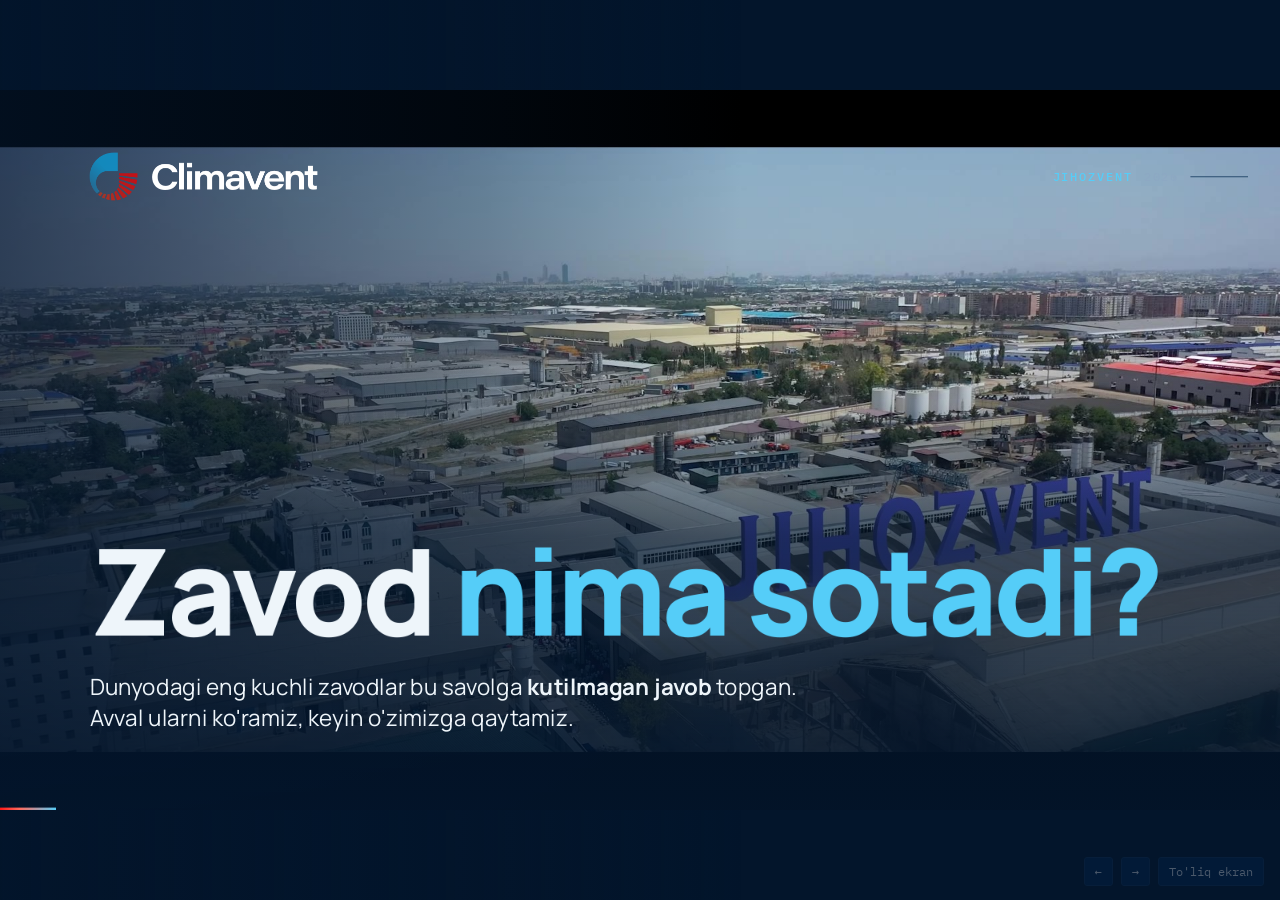
==== commit 7da968f1: "Taqdimot v12: biznes model, ekosistema va kuchli ekosistemalar tushuntirildi + Biznes model nima (pr" ====
--- a/index.html
+++ b/index.html
@@ -823,6 +823,47 @@
 .hz b{color:var(--cold);font-size:56px}
 .hz span{font-size:19px;color:var(--frost);line-height:1.35}
 .hz em{font-style:normal;font-family:var(--mono);font-size:12px;letter-spacing:.04em;color:#5E7A96;margin-top:auto}
+
+/* ---------- v12: tushuntiruvchi slaydlar ---------- */
+.bm3{display:grid;grid-template-columns:repeat(3,1fr);gap:24px;margin-top:auto}
+.bm3>div{position:relative;overflow:hidden;border:1px solid var(--line);background:rgba(3,21,43,.8);padding:24px 26px;display:flex;flex-direction:column;gap:10px;min-height:250px}
+.bm3 .hd{font-size:52px;font-weight:800;letter-spacing:-.04em;color:var(--mist);line-height:1}
+.bm3 strong{font-size:30px;font-weight:800;letter-spacing:-.02em}
+.bm3 p{font-size:21px;color:var(--mist);line-height:1.4}
+.bm3>div.on{border-color:var(--cold);background:linear-gradient(135deg,rgba(0,40,84,.9),rgba(3,21,43,.85))}
+.bm3>div.on .hd,.bm3>div.on strong{color:var(--cold)}
+.slide.on .bm3>div.on{animation:rise .8s var(--ease) calc(var(--sd) + var(--k)*var(--ss)) both,edge 3.4s ease-in-out 2.4s infinite}
+.bm3>div.on::after{content:"";position:absolute;top:0;bottom:0;left:0;width:24%;background:linear-gradient(90deg,transparent,rgba(85,205,248,.16),transparent);animation:sweepx 4.2s ease-in-out 2.4s infinite}
+.bmx .biz,.ekx .biz,.top3 .biz{margin-top:18px}
+
+.ekx-grid{display:grid;grid-template-columns:1fr 1.5fr;gap:28px;margin-top:auto}
+.shop,.mall{border:1px solid var(--line);background:rgba(3,21,43,.8);padding:24px 28px;display:flex;flex-direction:column;gap:16px}
+.mall{border-color:var(--cold);background:linear-gradient(135deg,rgba(0,40,84,.85),rgba(3,21,43,.85))}
+.shop small,.mall small{font-family:var(--mono);font-size:13px;letter-spacing:.14em;text-transform:uppercase;color:var(--mist)}
+.mall small{color:var(--cold)}
+.flow3{display:flex;align-items:center;gap:14px;font-size:28px;font-weight:800}
+.flow3 i{font-style:normal;color:var(--mist)}
+.shop p,.mall p{font-size:22px;color:var(--mist);line-height:1.4}
+.mall p b{color:var(--frost)}
+.mchips{display:grid;grid-template-columns:repeat(3,1fr);gap:10px}
+.mchips span{border:1px solid rgba(85,205,248,.45);background:rgba(85,205,248,.08);padding:12px 14px;font-size:21px;font-weight:700;text-align:center}
+
+.tops{display:grid;grid-template-columns:repeat(3,1fr);gap:24px;margin-top:auto}
+.tops>div{border:1px solid var(--line);border-top:3px solid var(--cold);background:rgba(3,21,43,.82);padding:22px 26px;display:flex;flex-direction:column;gap:10px}
+.tops small{font-family:var(--mono);font-size:13px;letter-spacing:.12em;text-transform:uppercase;color:var(--mist)}
+.tops strong{font-size:40px;font-weight:800;letter-spacing:-.03em}
+.tops p{font-size:19px;line-height:1.4;color:var(--mist)}
+.tops p i{font-style:normal;font-family:var(--mono);font-size:12px;letter-spacing:.1em;text-transform:uppercase;color:var(--mist);display:block;margin-bottom:2px}
+.tops p.now2{color:var(--frost);font-weight:600}
+.tops p.now2 i{color:var(--cold)}
+.top-n{margin-top:auto;border-top:1px solid var(--line);padding-top:12px;display:flex;flex-direction:column;gap:2px}
+.top-n b{font-size:46px;font-weight:800;letter-spacing:-.04em;color:var(--cold);line-height:1}
+.top-n span{font-size:16px;color:var(--mist)}
+
+.cn-s .dots{width:250px}
+.cn-s h2{font-size:66px}
+.legend{font-family:var(--mono);font-size:15px;letter-spacing:.02em;color:var(--mist);opacity:0;transition:opacity .6s 1.8s}
+.step-1 .legend{opacity:1}
 </style>
 </head>
 <body>
@@ -852,12 +893,16 @@
     <h1 data-split>Zavod <em>nima sotadi?</em></h1>
     <p class="sub rise" style="--d:1.1s">Dunyodagi eng kuchli zavodlar bu savolga <strong>kutilmagan javob</strong> topgan.<br>Avval ularni ko'ramiz, keyin o'zimizga qaytamiz.</p>
   </section>
-  <!-- 02 · Video: biz kimmiz -->
-  <section class="slide" data-air="790,900,300,1300,.3,.5" aria-label="Video: biz kimmiz">
-    <div class="tag rise"><b>Biz kimmiz</b> 40 soniyalik video</div>
-    <div class="film rise" style="--d:.2s">
-      <video controls playsinline preload="metadata" poster="media/biz.jpg" src="media/biz.mp4" aria-label="Climavent va Jihozvent haqida video"></video>
-    </div>
+  <!-- 02 · Biznes model nima -->
+  <section class="slide bmx" data-air="560,900,200,1200,.3,.55" aria-label="Biznes model nima">
+    <div class="tag rise"><b>Asos</b> Biznes model nima</div>
+    <h2 class="md" data-split style="max-width:1350px">Biznes model — kompaniya pulni <em>nimadan va necha marta</em> oladi.</h2>
+    <div class="bm3" data-stagger style="--sd:.9s;--ss:.3s">
+      <div><span class="hd">1 marta</span><strong>Divan sotish</strong><p>Mijoz bir marta to'laydi — keyin 10 yil qaytmaydi.</p></div>
+      <div class="on"><span class="hd">Har oy</span><strong>Printer va kartridj</strong><p>Printer arzon sotiladi. Asosiy foyda — har oy olinadigan kartridjdan.</p></div>
+      <div><span class="hd">Har oy</span><strong>Telefon aloqasi</strong><p>Mijoz yillar davomida har oy to'laydi.</p></div>
+    </div>
+    <div class="biz rise" style="--d:2s"><small>Bizga nima?</small><p>Bizning uskunada ham «kartridj» bor: <em>filtr, ehtiyot qism, servis.</em></p></div>
   </section>
   <!-- 03 · Otis -->
   <section class="slide qz-s" data-steps="1" data-air="0,900,300,1100,.25,.5" aria-label="Otis">
@@ -866,7 +911,7 @@
       <div class="qz-left">
         <h2 data-split>Otis — dunyodagi eng yirik lift zavodlaridan biri.</h2>
         <p class="savol rise" style="--d:.9s">Foydasining qancha qismi <strong>yangi lift sotuvidan</strong> keladi?</p>
-        <div class="biz after"><small>Bizga nima?</small><p>Bizning uskunamiz ham yillar ishlaydi: filtr, ehtiyot qism, ta'mir kerak bo'ladi. <em>Bu yillar ham daromad bo'lishi mumkin.</em></p></div>
+        <div class="biz after"><small>Bizga nima?</small><p>Uskuna o'rnatilgandan keyingi yillar — <em>eng foydali davr bo'lishi mumkin.</em></p></div>
       </div>
       <div class="ans">
         <span class="qm">?</span>
@@ -956,7 +1001,31 @@
     </div>
     <div class="biz rise" style="--d:3.2s"><small>O'ylab ko'raylik</small><p>Sotuvdan keyin mijozga <em>qachon, nima kerak bo'lishini</em> oldindan bilamizmi? Shu yillarni ushlab turish uchun tizim kerak.</p></div>
   </section>
-  <!-- 08 · Ekosistema -->
+  <!-- 08 · Ekosistema nima -->
+  <section class="slide ekx" data-air="180,720,-900,-100,.28,.45" aria-label="Ekosistema nima">
+    <div class="tag rise"><b>Asos</b> Ekosistema nima</div>
+    <h2 class="md" data-split style="max-width:1350px">Do'kon bitta narsa sotadi. <em>Savdo markazi — kun bo'yi ushlab turadi.</em></h2>
+    <div class="ekx-grid">
+      <div class="shop rise" style="--d:.8s"><small>Oddiy do'kon</small><div class="flow3"><span>Kirdi</span><i>→</i><span>Oldi</span><i>→</i><span>Ketdi</span></div><p>Bitta xarid — va tamom.</p></div>
+      <div class="mall rise" style="--d:1.1s"><small>Savdo markazi</small>
+        <div class="mchips" data-stagger style="--sd:1.4s;--ss:.12s"><span>Kiyim</span><span>Oziq-ovqat</span><span>Kafe</span><span>Kino</span><span>Bank</span><span>Avtoturargoh</span></div>
+        <p>Bir kelib — ko'p xarid qiladi va <b>yana qaytadi.</b></p></div>
+    </div>
+    <div class="biz rise" style="--d:2.2s"><small>Oddiy qilib aytganda</small><p>Ekosistema — bir-biriga ulangan xizmatlar: <em>mijoz bittasidan foydalansa, keyingisi ham kerak bo'ladi.</em></p></div>
+  </section>
+  <!-- 09 · Kuchli ekosistemalar -->
+  <section class="slide top3" data-air="0,900,300,1100,.25,.5" aria-label="Kuchli ekosistemalar">
+    <div class="tag rise"><b>Dunyodan</b> Ekosistemasi kuchli kompaniyalar</div>
+    <h2 class="md" data-split style="max-width:1350px">Bitta mahsulotdan boshlashdi — <em>atrofida butun dunyo qurishdi.</em></h2>
+    <div class="tops" data-stagger style="--sd:.9s;--ss:.3s">
+      <div><small>AQSh</small><strong>Apple</strong><p class="was"><i>Boshlanishi:</i> iPhone telefoni</p><p class="now2"><i>Bugun:</i> App Store, iCloud, Apple Pay, musiqa</p><div class="top-n"><b>109 mlrd $</b><span>bir yilda xizmatlardan tushum, 2025</span></div></div>
+      <div><small>Xitoy · Tencent</small><strong>WeChat</strong><p class="was"><i>Boshlanishi:</i> Xabar almashish ilovasi</p><p class="now2"><i>Bugun:</i> To'lov, xarid, mini-ilovalar — bitta oynada</p><div class="top-n"><b>1,4 mlrd</b><span>kishi har oy foydalanadi</span></div></div>
+      <div><small>Qozog'iston</small><strong>Kaspi.kz</strong><p class="was"><i>Boshlanishi:</i> To'lov tizimi</p><p class="now2"><i>Bugun:</i> Do'kon, kredit, aviachipta, davlat xizmatlari</p><div class="top-n"><b>2 ilova</b><span>xaridor va sotuvchi uchun — hamma xizmat ichida</span></div></div>
+    </div>
+    <div class="biz rise" style="--d:2s"><small>Bizga nima?</small><p>Hammasi bitta asosiy mahsulotdan boshlagan. <em>Bizniki — zavod uskunasi.</em></p></div>
+    <p class="src rise" style="--d:2.2s">Apple yillik hisoboti (10-K), 2025 · Tencent 2025 yillik natijalari · Kaspi.kz rasmiy taqdimoti</p>
+  </section>
+  <!-- 10 · Ekosistema -->
   <section class="slide eco-s ek4" data-air="180,720,-900,-100,.28,.45" aria-label="Ekosistema">
     <div class="eco">
       <div class="eco-left">
@@ -992,19 +1061,20 @@
       </div>
     </div>
   </section>
-  <!-- 09 · 100 so'm -->
-  <section class="slide cn-s" data-steps="1" data-air="0,900,300,1100,.25,.5" aria-label="100 so'm">
+  <!-- 11 · Internet orqali xarid -->
+  <section class="slide cn-s" data-steps="1" data-air="0,900,300,1100,.25,.5" aria-label="Internet orqali xarid">
     <div class="tag rise"><b>Savol</b> O'zbekiston bozori</div>
-    <h2 data-split style="max-width:1300px">Har 100 so'mlik xariddan <em>qanchasi onlayn?</em></h2>
+    <h2 data-split style="max-width:1300px">Xaridlarning qancha qismi <em>internet orqali bo'ladi?</em></h2>
     <div class="tanga">
-      <figure><div class="dots uz"><i class="on" style="--k:0"></i><i class="on" style="--k:1"></i><i class="on" style="--k:2"></i><i class="on" style="--k:3"></i><i class="on half" style="--k:4"></i><i class="" style="--k:5"></i><i class="" style="--k:6"></i><i class="" style="--k:7"></i><i class="" style="--k:8"></i><i class="" style="--k:9"></i><i class="" style="--k:10"></i><i class="" style="--k:11"></i><i class="" style="--k:12"></i><i class="" style="--k:13"></i><i class="" style="--k:14"></i><i class="" style="--k:15"></i><i class="" style="--k:16"></i><i class="" style="--k:17"></i><i class="" style="--k:18"></i><i class="" style="--k:19"></i><i class="" style="--k:20"></i><i class="" style="--k:21"></i><i class="" style="--k:22"></i><i class="" style="--k:23"></i><i class="" style="--k:24"></i><i class="" style="--k:25"></i><i class="" style="--k:26"></i><i class="" style="--k:27"></i><i class="" style="--k:28"></i><i class="" style="--k:29"></i><i class="" style="--k:30"></i><i class="" style="--k:31"></i><i class="" style="--k:32"></i><i class="" style="--k:33"></i><i class="" style="--k:34"></i><i class="" style="--k:35"></i><i class="" style="--k:36"></i><i class="" style="--k:37"></i><i class="" style="--k:38"></i><i class="" style="--k:39"></i><i class="" style="--k:40"></i><i class="" style="--k:41"></i><i class="" style="--k:42"></i><i class="" style="--k:43"></i><i class="" style="--k:44"></i><i class="" style="--k:45"></i><i class="" style="--k:46"></i><i class="" style="--k:47"></i><i class="" style="--k:48"></i><i class="" style="--k:49"></i><i class="" style="--k:50"></i><i class="" style="--k:51"></i><i class="" style="--k:52"></i><i class="" style="--k:53"></i><i class="" style="--k:54"></i><i class="" style="--k:55"></i><i class="" style="--k:56"></i><i class="" style="--k:57"></i><i class="" style="--k:58"></i><i class="" style="--k:59"></i><i class="" style="--k:60"></i><i class="" style="--k:61"></i><i class="" style="--k:62"></i><i class="" style="--k:63"></i><i class="" style="--k:64"></i><i class="" style="--k:65"></i><i class="" style="--k:66"></i><i class="" style="--k:67"></i><i class="" style="--k:68"></i><i class="" style="--k:69"></i><i class="" style="--k:70"></i><i class="" style="--k:71"></i><i class="" style="--k:72"></i><i class="" style="--k:73"></i><i class="" style="--k:74"></i><i class="" style="--k:75"></i><i class="" style="--k:76"></i><i class="" style="--k:77"></i><i class="" style="--k:78"></i><i class="" style="--k:79"></i><i class="" style="--k:80"></i><i class="" style="--k:81"></i><i class="" style="--k:82"></i><i class="" style="--k:83"></i><i class="" style="--k:84"></i><i class="" style="--k:85"></i><i class="" style="--k:86"></i><i class="" style="--k:87"></i><i class="" style="--k:88"></i><i class="" style="--k:89"></i><i class="" style="--k:90"></i><i class="" style="--k:91"></i><i class="" style="--k:92"></i><i class="" style="--k:93"></i><i class="" style="--k:94"></i><i class="" style="--k:95"></i><i class="" style="--k:96"></i><i class="" style="--k:97"></i><i class="" style="--k:98"></i><i class="" style="--k:99"></i></div><figcaption><b>4,6 so'm</b>O'zbekiston, bugun</figcaption></figure>
-      <figure><div class="dots goal"><i class="on" style="--k:0"></i><i class="on" style="--k:1"></i><i class="on" style="--k:2"></i><i class="on" style="--k:3"></i><i class="on" style="--k:4"></i><i class="on" style="--k:5"></i><i class="on" style="--k:6"></i><i class="on" style="--k:7"></i><i class="on" style="--k:8"></i><i class="on" style="--k:9"></i><i class="on" style="--k:10"></i><i class="" style="--k:11"></i><i class="" style="--k:12"></i><i class="" style="--k:13"></i><i class="" style="--k:14"></i><i class="" style="--k:15"></i><i class="" style="--k:16"></i><i class="" style="--k:17"></i><i class="" style="--k:18"></i><i class="" style="--k:19"></i><i class="" style="--k:20"></i><i class="" style="--k:21"></i><i class="" style="--k:22"></i><i class="" style="--k:23"></i><i class="" style="--k:24"></i><i class="" style="--k:25"></i><i class="" style="--k:26"></i><i class="" style="--k:27"></i><i class="" style="--k:28"></i><i class="" style="--k:29"></i><i class="" style="--k:30"></i><i class="" style="--k:31"></i><i class="" style="--k:32"></i><i class="" style="--k:33"></i><i class="" style="--k:34"></i><i class="" style="--k:35"></i><i class="" style="--k:36"></i><i class="" style="--k:37"></i><i class="" style="--k:38"></i><i class="" style="--k:39"></i><i class="" style="--k:40"></i><i class="" style="--k:41"></i><i class="" style="--k:42"></i><i class="" style="--k:43"></i><i class="" style="--k:44"></i><i class="" style="--k:45"></i><i class="" style="--k:46"></i><i class="" style="--k:47"></i><i class="" style="--k:48"></i><i class="" style="--k:49"></i><i class="" style="--k:50"></i><i class="" style="--k:51"></i><i class="" style="--k:52"></i><i class="" style="--k:53"></i><i class="" style="--k:54"></i><i class="" style="--k:55"></i><i class="" style="--k:56"></i><i class="" style="--k:57"></i><i class="" style="--k:58"></i><i class="" style="--k:59"></i><i class="" style="--k:60"></i><i class="" style="--k:61"></i><i class="" style="--k:62"></i><i class="" style="--k:63"></i><i class="" style="--k:64"></i><i class="" style="--k:65"></i><i class="" style="--k:66"></i><i class="" style="--k:67"></i><i class="" style="--k:68"></i><i class="" style="--k:69"></i><i class="" style="--k:70"></i><i class="" style="--k:71"></i><i class="" style="--k:72"></i><i class="" style="--k:73"></i><i class="" style="--k:74"></i><i class="" style="--k:75"></i><i class="" style="--k:76"></i><i class="" style="--k:77"></i><i class="" style="--k:78"></i><i class="" style="--k:79"></i><i class="" style="--k:80"></i><i class="" style="--k:81"></i><i class="" style="--k:82"></i><i class="" style="--k:83"></i><i class="" style="--k:84"></i><i class="" style="--k:85"></i><i class="" style="--k:86"></i><i class="" style="--k:87"></i><i class="" style="--k:88"></i><i class="" style="--k:89"></i><i class="" style="--k:90"></i><i class="" style="--k:91"></i><i class="" style="--k:92"></i><i class="" style="--k:93"></i><i class="" style="--k:94"></i><i class="" style="--k:95"></i><i class="" style="--k:96"></i><i class="" style="--k:97"></i><i class="" style="--k:98"></i><i class="" style="--k:99"></i></div><figcaption><b>11 so'm</b>Davlat maqsadi</figcaption></figure>
-      <figure><div class="dots world"><i class="on" style="--k:0"></i><i class="on" style="--k:1"></i><i class="on" style="--k:2"></i><i class="on" style="--k:3"></i><i class="on" style="--k:4"></i><i class="on" style="--k:5"></i><i class="on" style="--k:6"></i><i class="on" style="--k:7"></i><i class="on" style="--k:8"></i><i class="on" style="--k:9"></i><i class="on" style="--k:10"></i><i class="on" style="--k:11"></i><i class="on" style="--k:12"></i><i class="on" style="--k:13"></i><i class="on" style="--k:14"></i><i class="on" style="--k:15"></i><i class="on" style="--k:16"></i><i class="on" style="--k:17"></i><i class="on" style="--k:18"></i><i class="on" style="--k:19"></i><i class="on" style="--k:20"></i><i class="on" style="--k:21"></i><i class="" style="--k:22"></i><i class="" style="--k:23"></i><i class="" style="--k:24"></i><i class="" style="--k:25"></i><i class="" style="--k:26"></i><i class="" style="--k:27"></i><i class="" style="--k:28"></i><i class="" style="--k:29"></i><i class="" style="--k:30"></i><i class="" style="--k:31"></i><i class="" style="--k:32"></i><i class="" style="--k:33"></i><i class="" style="--k:34"></i><i class="" style="--k:35"></i><i class="" style="--k:36"></i><i class="" style="--k:37"></i><i class="" style="--k:38"></i><i class="" style="--k:39"></i><i class="" style="--k:40"></i><i class="" style="--k:41"></i><i class="" style="--k:42"></i><i class="" style="--k:43"></i><i class="" style="--k:44"></i><i class="" style="--k:45"></i><i class="" style="--k:46"></i><i class="" style="--k:47"></i><i class="" style="--k:48"></i><i class="" style="--k:49"></i><i class="" style="--k:50"></i><i class="" style="--k:51"></i><i class="" style="--k:52"></i><i class="" style="--k:53"></i><i class="" style="--k:54"></i><i class="" style="--k:55"></i><i class="" style="--k:56"></i><i class="" style="--k:57"></i><i class="" style="--k:58"></i><i class="" style="--k:59"></i><i class="" style="--k:60"></i><i class="" style="--k:61"></i><i class="" style="--k:62"></i><i class="" style="--k:63"></i><i class="" style="--k:64"></i><i class="" style="--k:65"></i><i class="" style="--k:66"></i><i class="" style="--k:67"></i><i class="" style="--k:68"></i><i class="" style="--k:69"></i><i class="" style="--k:70"></i><i class="" style="--k:71"></i><i class="" style="--k:72"></i><i class="" style="--k:73"></i><i class="" style="--k:74"></i><i class="" style="--k:75"></i><i class="" style="--k:76"></i><i class="" style="--k:77"></i><i class="" style="--k:78"></i><i class="" style="--k:79"></i><i class="" style="--k:80"></i><i class="" style="--k:81"></i><i class="" style="--k:82"></i><i class="" style="--k:83"></i><i class="" style="--k:84"></i><i class="" style="--k:85"></i><i class="" style="--k:86"></i><i class="" style="--k:87"></i><i class="" style="--k:88"></i><i class="" style="--k:89"></i><i class="" style="--k:90"></i><i class="" style="--k:91"></i><i class="" style="--k:92"></i><i class="" style="--k:93"></i><i class="" style="--k:94"></i><i class="" style="--k:95"></i><i class="" style="--k:96"></i><i class="" style="--k:97"></i><i class="" style="--k:98"></i><i class="" style="--k:99"></i></div><figcaption><b>22 so'm</b>Dunyo o'rtachasi</figcaption></figure>
-    </div>
-    <p class="after2">Holbuki 10 yoshdan katta aholining <em>97%</em>i internetdan foydalanadi. <strong>Bo'sh joyni kim egallaydi — biz yoki raqobatchilar?</strong></p>
+      <figure><div class="dots uz"><i class="on" style="--k:0"></i><i class="on" style="--k:1"></i><i class="on" style="--k:2"></i><i class="on" style="--k:3"></i><i class="on half" style="--k:4"></i><i class="" style="--k:5"></i><i class="" style="--k:6"></i><i class="" style="--k:7"></i><i class="" style="--k:8"></i><i class="" style="--k:9"></i><i class="" style="--k:10"></i><i class="" style="--k:11"></i><i class="" style="--k:12"></i><i class="" style="--k:13"></i><i class="" style="--k:14"></i><i class="" style="--k:15"></i><i class="" style="--k:16"></i><i class="" style="--k:17"></i><i class="" style="--k:18"></i><i class="" style="--k:19"></i><i class="" style="--k:20"></i><i class="" style="--k:21"></i><i class="" style="--k:22"></i><i class="" style="--k:23"></i><i class="" style="--k:24"></i><i class="" style="--k:25"></i><i class="" style="--k:26"></i><i class="" style="--k:27"></i><i class="" style="--k:28"></i><i class="" style="--k:29"></i><i class="" style="--k:30"></i><i class="" style="--k:31"></i><i class="" style="--k:32"></i><i class="" style="--k:33"></i><i class="" style="--k:34"></i><i class="" style="--k:35"></i><i class="" style="--k:36"></i><i class="" style="--k:37"></i><i class="" style="--k:38"></i><i class="" style="--k:39"></i><i class="" style="--k:40"></i><i class="" style="--k:41"></i><i class="" style="--k:42"></i><i class="" style="--k:43"></i><i class="" style="--k:44"></i><i class="" style="--k:45"></i><i class="" style="--k:46"></i><i class="" style="--k:47"></i><i class="" style="--k:48"></i><i class="" style="--k:49"></i><i class="" style="--k:50"></i><i class="" style="--k:51"></i><i class="" style="--k:52"></i><i class="" style="--k:53"></i><i class="" style="--k:54"></i><i class="" style="--k:55"></i><i class="" style="--k:56"></i><i class="" style="--k:57"></i><i class="" style="--k:58"></i><i class="" style="--k:59"></i><i class="" style="--k:60"></i><i class="" style="--k:61"></i><i class="" style="--k:62"></i><i class="" style="--k:63"></i><i class="" style="--k:64"></i><i class="" style="--k:65"></i><i class="" style="--k:66"></i><i class="" style="--k:67"></i><i class="" style="--k:68"></i><i class="" style="--k:69"></i><i class="" style="--k:70"></i><i class="" style="--k:71"></i><i class="" style="--k:72"></i><i class="" style="--k:73"></i><i class="" style="--k:74"></i><i class="" style="--k:75"></i><i class="" style="--k:76"></i><i class="" style="--k:77"></i><i class="" style="--k:78"></i><i class="" style="--k:79"></i><i class="" style="--k:80"></i><i class="" style="--k:81"></i><i class="" style="--k:82"></i><i class="" style="--k:83"></i><i class="" style="--k:84"></i><i class="" style="--k:85"></i><i class="" style="--k:86"></i><i class="" style="--k:87"></i><i class="" style="--k:88"></i><i class="" style="--k:89"></i><i class="" style="--k:90"></i><i class="" style="--k:91"></i><i class="" style="--k:92"></i><i class="" style="--k:93"></i><i class="" style="--k:94"></i><i class="" style="--k:95"></i><i class="" style="--k:96"></i><i class="" style="--k:97"></i><i class="" style="--k:98"></i><i class="" style="--k:99"></i></div><figcaption><b>4,6%</b>O'zbekiston, bugun</figcaption></figure>
+      <figure><div class="dots goal"><i class="on" style="--k:0"></i><i class="on" style="--k:1"></i><i class="on" style="--k:2"></i><i class="on" style="--k:3"></i><i class="on" style="--k:4"></i><i class="on" style="--k:5"></i><i class="on" style="--k:6"></i><i class="on" style="--k:7"></i><i class="on" style="--k:8"></i><i class="on" style="--k:9"></i><i class="on" style="--k:10"></i><i class="" style="--k:11"></i><i class="" style="--k:12"></i><i class="" style="--k:13"></i><i class="" style="--k:14"></i><i class="" style="--k:15"></i><i class="" style="--k:16"></i><i class="" style="--k:17"></i><i class="" style="--k:18"></i><i class="" style="--k:19"></i><i class="" style="--k:20"></i><i class="" style="--k:21"></i><i class="" style="--k:22"></i><i class="" style="--k:23"></i><i class="" style="--k:24"></i><i class="" style="--k:25"></i><i class="" style="--k:26"></i><i class="" style="--k:27"></i><i class="" style="--k:28"></i><i class="" style="--k:29"></i><i class="" style="--k:30"></i><i class="" style="--k:31"></i><i class="" style="--k:32"></i><i class="" style="--k:33"></i><i class="" style="--k:34"></i><i class="" style="--k:35"></i><i class="" style="--k:36"></i><i class="" style="--k:37"></i><i class="" style="--k:38"></i><i class="" style="--k:39"></i><i class="" style="--k:40"></i><i class="" style="--k:41"></i><i class="" style="--k:42"></i><i class="" style="--k:43"></i><i class="" style="--k:44"></i><i class="" style="--k:45"></i><i class="" style="--k:46"></i><i class="" style="--k:47"></i><i class="" style="--k:48"></i><i class="" style="--k:49"></i><i class="" style="--k:50"></i><i class="" style="--k:51"></i><i class="" style="--k:52"></i><i class="" style="--k:53"></i><i class="" style="--k:54"></i><i class="" style="--k:55"></i><i class="" style="--k:56"></i><i class="" style="--k:57"></i><i class="" style="--k:58"></i><i class="" style="--k:59"></i><i class="" style="--k:60"></i><i class="" style="--k:61"></i><i class="" style="--k:62"></i><i class="" style="--k:63"></i><i class="" style="--k:64"></i><i class="" style="--k:65"></i><i class="" style="--k:66"></i><i class="" style="--k:67"></i><i class="" style="--k:68"></i><i class="" style="--k:69"></i><i class="" style="--k:70"></i><i class="" style="--k:71"></i><i class="" style="--k:72"></i><i class="" style="--k:73"></i><i class="" style="--k:74"></i><i class="" style="--k:75"></i><i class="" style="--k:76"></i><i class="" style="--k:77"></i><i class="" style="--k:78"></i><i class="" style="--k:79"></i><i class="" style="--k:80"></i><i class="" style="--k:81"></i><i class="" style="--k:82"></i><i class="" style="--k:83"></i><i class="" style="--k:84"></i><i class="" style="--k:85"></i><i class="" style="--k:86"></i><i class="" style="--k:87"></i><i class="" style="--k:88"></i><i class="" style="--k:89"></i><i class="" style="--k:90"></i><i class="" style="--k:91"></i><i class="" style="--k:92"></i><i class="" style="--k:93"></i><i class="" style="--k:94"></i><i class="" style="--k:95"></i><i class="" style="--k:96"></i><i class="" style="--k:97"></i><i class="" style="--k:98"></i><i class="" style="--k:99"></i></div><figcaption><b>9–11%</b>Davlat maqsadi</figcaption></figure>
+      <figure><div class="dots world"><i class="on" style="--k:0"></i><i class="on" style="--k:1"></i><i class="on" style="--k:2"></i><i class="on" style="--k:3"></i><i class="on" style="--k:4"></i><i class="on" style="--k:5"></i><i class="on" style="--k:6"></i><i class="on" style="--k:7"></i><i class="on" style="--k:8"></i><i class="on" style="--k:9"></i><i class="on" style="--k:10"></i><i class="on" style="--k:11"></i><i class="on" style="--k:12"></i><i class="on" style="--k:13"></i><i class="on" style="--k:14"></i><i class="on" style="--k:15"></i><i class="on" style="--k:16"></i><i class="on" style="--k:17"></i><i class="on" style="--k:18"></i><i class="on" style="--k:19"></i><i class="on" style="--k:20"></i><i class="on" style="--k:21"></i><i class="" style="--k:22"></i><i class="" style="--k:23"></i><i class="" style="--k:24"></i><i class="" style="--k:25"></i><i class="" style="--k:26"></i><i class="" style="--k:27"></i><i class="" style="--k:28"></i><i class="" style="--k:29"></i><i class="" style="--k:30"></i><i class="" style="--k:31"></i><i class="" style="--k:32"></i><i class="" style="--k:33"></i><i class="" style="--k:34"></i><i class="" style="--k:35"></i><i class="" style="--k:36"></i><i class="" style="--k:37"></i><i class="" style="--k:38"></i><i class="" style="--k:39"></i><i class="" style="--k:40"></i><i class="" style="--k:41"></i><i class="" style="--k:42"></i><i class="" style="--k:43"></i><i class="" style="--k:44"></i><i class="" style="--k:45"></i><i class="" style="--k:46"></i><i class="" style="--k:47"></i><i class="" style="--k:48"></i><i class="" style="--k:49"></i><i class="" style="--k:50"></i><i class="" style="--k:51"></i><i class="" style="--k:52"></i><i class="" style="--k:53"></i><i class="" style="--k:54"></i><i class="" style="--k:55"></i><i class="" style="--k:56"></i><i class="" style="--k:57"></i><i class="" style="--k:58"></i><i class="" style="--k:59"></i><i class="" style="--k:60"></i><i class="" style="--k:61"></i><i class="" style="--k:62"></i><i class="" style="--k:63"></i><i class="" style="--k:64"></i><i class="" style="--k:65"></i><i class="" style="--k:66"></i><i class="" style="--k:67"></i><i class="" style="--k:68"></i><i class="" style="--k:69"></i><i class="" style="--k:70"></i><i class="" style="--k:71"></i><i class="" style="--k:72"></i><i class="" style="--k:73"></i><i class="" style="--k:74"></i><i class="" style="--k:75"></i><i class="" style="--k:76"></i><i class="" style="--k:77"></i><i class="" style="--k:78"></i><i class="" style="--k:79"></i><i class="" style="--k:80"></i><i class="" style="--k:81"></i><i class="" style="--k:82"></i><i class="" style="--k:83"></i><i class="" style="--k:84"></i><i class="" style="--k:85"></i><i class="" style="--k:86"></i><i class="" style="--k:87"></i><i class="" style="--k:88"></i><i class="" style="--k:89"></i><i class="" style="--k:90"></i><i class="" style="--k:91"></i><i class="" style="--k:92"></i><i class="" style="--k:93"></i><i class="" style="--k:94"></i><i class="" style="--k:95"></i><i class="" style="--k:96"></i><i class="" style="--k:97"></i><i class="" style="--k:98"></i><i class="" style="--k:99"></i></div><figcaption><b>22%</b>Dunyo o'rtachasi</figcaption></figure>
+    </div>
+    <p class="legend">Har bir doiracha — 1%. Ya'ni O'zbekistonda 100 so'mlik xariddan atigi 4,6 so'mi internet orqali.</p>
+    <p class="after2">Holbuki aholining <em>97%</em>i internetda. <strong>Onlayn xaridga o'tganda — bizdan oladimi yoki raqobatchidan?</strong></p>
     <p class="src">president.uz, 2026 aprel · Statistika qo'mitasi, 2026</p>
   </section>
-  <!-- 10 · Nega hozir -->
+  <!-- 12 · Nega hozir -->
   <section class="slide hz-s" data-air="0,900,300,1100,.22,.5" aria-label="Nega hozir">
     <div class="tag rise"><b>Nega aynan hozir</b> Bozor va davlat</div>
     <h2 data-split>Bozor o'syapti, <em>davlat qo'llab-quvvatlayapti.</em></h2>
@@ -1017,7 +1087,7 @@
       <div><b>2030</b><span>«Raqamli O'zbekiston — 2030» — raqamli iqtisodiyot davlat ustuvorligi</span><em>Prezident farmoni PF-6079, 05.10.2020</em></div>
     </div>
   </section>
-  <!-- 11 · Bizning kuchimiz -->
+  <!-- 13 · Bizning kuchimiz -->
   <section class="slide kuch-s" data-bg="zavod" data-veil="left" aria-label="Bizning kuchimiz">
     <div class="tag rise"><b>Bizning poydevor</b> Jihozvent</div>
     <h2 data-split>Biz noldan <em>boshlamaymiz.</em></h2>
@@ -1030,7 +1100,7 @@
     </div>
     <div class="chips rise" style="--d:2.2s;margin-top:auto"><span class="cert">ISO 9001</span><span class="cert">ISO 14001</span><span class="cert">ISO 45001</span><span class="cert">EUROVENT</span></div>
   </section>
-  <!-- 12 · Sanoat zanjiri -->
+  <!-- 14 · Sanoat zanjiri -->
   <section class="slide ind" data-air="760,900,300,1200,.35,.6" aria-label="Sanoat zanjiri">
     <div class="tag rise"><b>Mijozlarimiz zanjiri</b> Sanoatda uskunani kim tanlaydi</div>
     <h2 class="md" data-split style="max-width:1300px">Sanoatda uskunani mijoz emas — <em>loyihachi tanlaydi.</em></h2>
@@ -1048,7 +1118,7 @@
     </div>
     <p class="src rise" style="--d:2.4s">OLX va kataloglar bo'yicha o'zimiz sanadik, 29.09.2026</p>
   </section>
-  <!-- 13 · Bitta mijoz hikoyasi -->
+  <!-- 15 · Bitta mijoz hikoyasi -->
   <section class="slide hk" data-air="380,520,0,1600,.35,.6" aria-label="Bitta mijoz hikoyasi">
     <div class="tag rise"><b>Namuna hikoya</b> Real mijoz emas</div>
     <h2 class="md" data-split style="max-width:1300px">Bitta sotuv o'rniga — <em>yillab davom etadigan hamkorlik.</em></h2>
@@ -1063,7 +1133,7 @@
     </div>
     <p class="punch2 rise" style="--d:7.4s">Har qadamda mijoz biz bilan qoladi — <em>har qadam yangi daromad.</em></p>
   </section>
-  <!-- 14 · Ilovalar -->
+  <!-- 16 · Ilovalar -->
   <section class="slide" data-air="760,900,300,1200,.35,.6" aria-label="Ilovalar">
     <div class="tag rise"><b>Isbot</b> Telefondan yozib olingan</div>
     <h2 class="md" data-split>Bu rasm emas — <em>telefonda sinovdagi ilovalar.</em></h2>
@@ -1081,7 +1151,7 @@
       </div>
     </div>
   </section>
-  <!-- 15 · Sun'iy intellekt -->
+  <!-- 17 · Sun'iy intellekt -->
   <section class="slide chat" data-air="720,900,-900,-100,.4,.55" aria-label="Sun'iy intellekt">
     <div class="chat-grid">
       <div class="chat-left">
@@ -1118,7 +1188,7 @@
       </div>
     </div>
   </section>
-  <!-- 16 · Jonli sinov -->
+  <!-- 18 · Jonli sinov -->
   <section class="slide" data-air="300,600,0,1600,.45,.8" aria-label="Jonli sinov">
     <div class="tag rise"><b>Jonli sinov</b> O'z ko'zingiz bilan ko'ring</div>
     <h2 data-split style="max-width:1300px">Sizning TZ'ingiz bilan — <em>hozir sinab ko'ramiz.</em></h2>
@@ -1129,7 +1199,7 @@
     </div>
     <p class="src rise" style="--d:2.4s">Internet yoki tizim ishlamasa — oldindan yozilgan video ko'rsatiladi</p>
   </section>
-  <!-- 17 · Kechiksak -->
+  <!-- 19 · Kechiksak -->
   <section class="slide lag" data-air="0,260,1700,2600,.35,.6" aria-label="Kechiksak">
     <div class="tag hot rise"><b>Kechiksak</b> Nima bo'ladi</div>
     <h2 class="md" data-split>Yangi texnologiyani o'tkazib yuborish — <span class="hot">eng qimmat xato.</span></h2>
@@ -1146,7 +1216,7 @@
     </div>
     <p class="src rise" style="--d:2.4s">NPR, Forbes, 2012 · Nokia hisoboti (SEC), 2013</p>
   </section>
-  <!-- 18 · Bosqichlar -->
+  <!-- 20 · Bosqichlar -->
   <section class="slide rd zn" data-air="560,700,0,1600,.5,1.2" aria-label="Bosqichlar">
     <div class="tag rise"><b>Yo'l xaritasi</b> Har pog'ona — o'z sharti bilan</div>
     <h2 class="md" data-split style="max-width:1300px">Birdaniga emas — <em>pog'onama-pog'ona.</em></h2>
@@ -1163,7 +1233,7 @@
       </div>
     </div>
   </section>
-  <!-- 19 · Xavflar -->
+  <!-- 21 · Xavflar -->
   <section class="slide" data-air="0,260,1700,2600,.35,.6" aria-label="Xavflar">
     <div class="tag hot rise"><b>Ehtiyot</b> Nimadan ehtiyot bo'lamiz</div>
     <h2 data-split>Xavf bor — <em>javobi ham bor.</em></h2>
@@ -1174,7 +1244,14 @@
       <div class="risk"><span class="lvl mid">Xavf</span><strong>Mijozlar onlaynga sekin o'tishi</strong><span><b>Javob:</b> yangi mijozni kutmaymiz — mavjud yirik mijozlardan boshlaymiz.</span></div>
     </div>
   </section>
-  <!-- 20 · So'rov -->
+  <!-- 22 · Video: biz kimmiz -->
+  <section class="slide" data-air="790,900,300,1300,.3,.5" aria-label="Video: biz kimmiz">
+    <div class="tag rise"><b>Climavent</b> 40 soniyalik video</div>
+    <div class="film rise" style="--d:.2s">
+      <video controls playsinline preload="metadata" poster="media/biz.jpg" src="media/biz.mp4" aria-label="Climavent va Jihozvent haqida video"></video>
+    </div>
+  </section>
+  <!-- 23 · So'rov -->
   <section class="slide qr" data-air="0,900,300,1100,.6,.7" aria-label="So'rov">
     <div class="tag rise"><b>So'rov</b> Sizdan kerak</div>
     <div class="ask">
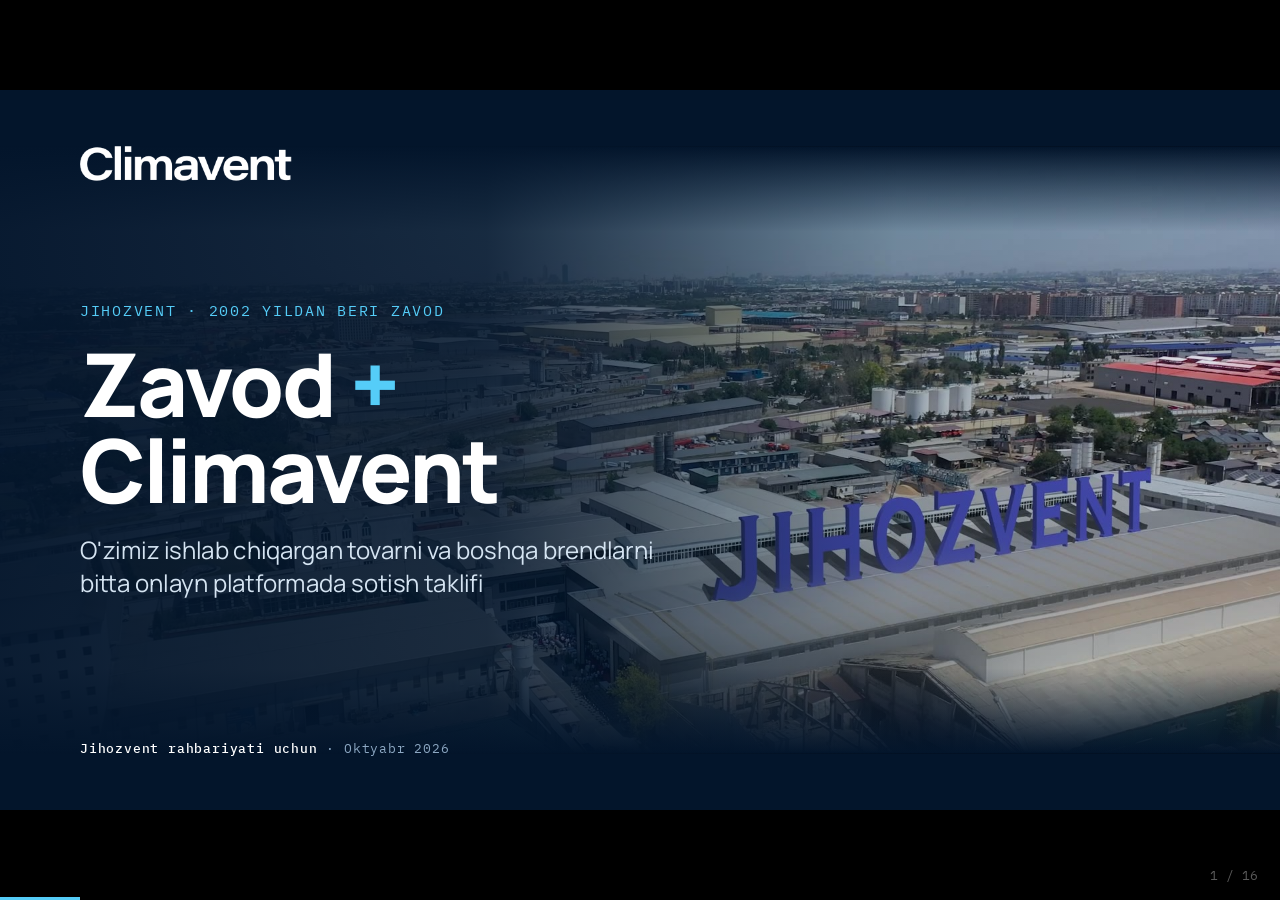
==== commit d9c67173: "Taqdimot v13: 16 slayd, biznes model zinapoyasi, ekosistema, yo'l xaritasi - Tartib: biz kimmiz → ne" ====
--- a/index.html
+++ b/index.html
@@ -3,1483 +3,782 @@
 <head>
 <meta charset="utf-8">
 <meta name="viewport" content="width=device-width,initial-scale=1">
-<title>Climavent · Yangi davr</title>
-<link rel="icon" href="media/logo-m.png">
-<style>/* Manrope va IBM Plex Mono — lotin, HTML ichida (internetsiz ishlaydi) */
-@font-face{font-family:'IBM Plex Mono';font-style:normal;font-weight:400;font-display:swap;src:url([data-uri]) format('woff2');unicode-range:U+0100-02BA, U+02BD-02C5, U+02C7-02CC, U+02CE-02D7, U+02DD-02FF, U+0304, U+0308, U+0329, U+1D00-1DBF, U+1E00-1E9F, U+1EF2-1EFF, U+2020, U+20A0-20AB, U+20AD-20C0, U+2113, U+2C60-2C7F, U+A720-A7FF}
-@font-face{font-family:'IBM Plex Mono';font-style:normal;font-weight:400;font-display:swap;src:url([data-uri]) format('woff2');unicode-range:U+0000-00FF, U+0131, U+0152-0153, U+02BB-02BC, U+02C6, U+02DA, U+02DC, U+0304, U+0308, U+0329, U+2000-206F, U+20AC, U+2122, U+2191, U+2193, U+2212, U+2215, U+FEFF, U+FFFD}
-@font-face{font-family:'IBM Plex Mono';font-style:normal;font-weight:500;font-display:swap;src:url([data-uri]) format('woff2');unicode-range:U+0100-02BA, U+02BD-02C5, U+02C7-02CC, U+02CE-02D7, U+02DD-02FF, U+0304, U+0308, U+0329, U+1D00-1DBF, U+1E00-1E9F, U+1EF2-1EFF, U+2020, U+20A0-20AB, U+20AD-20C0, U+2113, U+2C60-2C7F, U+A720-A7FF}
-@font-face{font-family:'IBM Plex Mono';font-style:normal;font-weight:500;font-display:swap;src:url([data-uri]) format('woff2');unicode-range:U+0000-00FF, U+0131, U+0152-0153, U+02BB-02BC, U+02C6, U+02DA, U+02DC, U+0304, U+0308, U+0329, U+2000-206F, U+20AC, U+2122, U+2191, U+2193, U+2212, U+2215, U+FEFF, U+FFFD}
-@font-face{font-family:'Manrope';font-style:normal;font-weight:400 800;font-display:swap;src:url([data-uri]) format('woff2');unicode-range:U+0100-02BA, U+02BD-02C5, U+02C7-02CC, U+02CE-02D7, U+02DD-02FF, U+0304, U+0308, U+0329, U+1D00-1DBF, U+1E00-1E9F, U+1EF2-1EFF, U+2020, U+20A0-20AB, U+20AD-20C0, U+2113, U+2C60-2C7F, U+A720-A7FF}
-@font-face{font-family:'Manrope';font-style:normal;font-weight:400 800;font-display:swap;src:url([data-uri]) format('woff2');unicode-range:U+0000-00FF, U+0131, U+0152-0153, U+02BB-02BC, U+02C6, U+02DA, U+02DC, U+0304, U+0308, U+0329, U+2000-206F, U+20AC, U+2122, U+2191, U+2193, U+2212, U+2215, U+FEFF, U+FFFD}
-</style>
+<title>Climavent — taqdimot</title>
+<link rel="stylesheet" href="fonts.css">
 <style>
-/* Climavent NewEra (02.10.2026, v8 asosida) — eski deck dizayn tizimi + kinematik fon videolari (Gemini, asl sifatda).
-   Brend: To'q ko'k #002854, Moviy #55cdf8, Osmon #b3e0fe, Olovrang #ff1918. Proyektor uchun bitta to'q mavzu. */
 :root{
-  --ink:#03152B; --panel:#002854; --line:#12375C;
-  --frost:#EEF5FA; --mist:#8DA8C3;
-  --cold:#55CDF8; --heat:#FF1918; --coral:#FF6B5E; --sky:#B3E0FE;
-  --sans:"Manrope","Segoe UI",system-ui,sans-serif;
-  --mono:"IBM Plex Mono",ui-monospace,Consolas,monospace;
+  --ink:#03152B; --navy:#002854; --line:#12375C; --frost:#EEF5FA; --mist:#8DA8C3;
+  --cold:#55CDF8; --sky:#B3E0FE; --heat:#FF1918; --white:#fff;
+  --sans:'Manrope',system-ui,sans-serif; --mono:'IBM Plex Mono',ui-monospace,monospace;
   --ease:cubic-bezier(.2,.75,.15,1);
-  color-scheme:dark;
 }
-*{box-sizing:border-box}
-html,body{height:100%}
-body{margin:0;background:var(--ink);color:var(--frost);font-family:var(--sans);overflow:hidden;-webkit-font-smoothing:antialiased}
-.stage{position:absolute;z-index:1;left:50%;top:50%;width:1600px;height:900px;transform-origin:center;overflow:hidden}
-
-/* ---------- Fon qatlamlari: video → havo oqimi → slayd ---------- */
-.bgs{position:fixed;inset:0;z-index:0;opacity:0;transition:opacity 1.2s var(--ease)}
-/* .fit — video to'liq ekran emas, slayd bilan bir joyda va bir o'lchamda (fit() hisoblaydi) */
-.bgs video.fit{inset:auto;left:var(--sx,0);top:var(--sy,0);width:var(--sw,100%);height:var(--sh,100%)}
-body.vid .bgs{opacity:1}
-/* matn o'qilishi uchun yengil soya — butun oyna bo'yicha, slaydga qarab (data-veil) */
-.bgveil{position:absolute;inset:0;opacity:0;transition:opacity 1s var(--ease)}
-.bgveil.left{opacity:1;background:linear-gradient(90deg,rgba(3,21,43,.7) 0%,rgba(3,21,43,.3) 38%,transparent 58%)}
-.bgveil.top{opacity:1;background:linear-gradient(180deg,rgba(3,21,43,.6) 0%,rgba(3,21,43,.2) 28%,transparent 45%)}
-.bgs video{position:absolute;inset:0;width:100%;height:100%;object-fit:cover;opacity:0;transition:opacity 1.6s ease-in-out}
-.bgs video.show{opacity:1}
-#air{position:absolute;inset:0;width:100%;height:100%;z-index:0;opacity:1;transition:opacity 1s}
-body.vid #air{opacity:0}
-.stage::after{content:"";position:absolute;inset:0;pointer-events:none;z-index:1;transition:opacity 1s;
+*{box-sizing:border-box;margin:0;padding:0}
+html,body{height:100%;background:#000;overflow:hidden}
+body{font-family:var(--sans);color:var(--white);-webkit-font-smoothing:antialiased}
+#stage{position:absolute;left:50%;top:50%;width:1920px;height:1080px;transform-origin:center}
+.slide{position:absolute;inset:0;overflow:hidden;opacity:0;visibility:hidden;transition:opacity .6s ease,visibility 0s .6s}
+.slide.on{opacity:1;visibility:visible;transition:opacity .6s ease}
+.kick{font-family:var(--mono);font-size:22px;letter-spacing:.14em;text-transform:uppercase}
+.src{position:absolute;left:120px;bottom:44px;font-family:var(--mono);font-size:16px;opacity:.55}
+#hud{position:fixed;right:22px;bottom:16px;font-family:var(--mono);font-size:13px;color:#fff;opacity:.35;z-index:9}
+#bar{position:fixed;left:0;bottom:0;height:3px;background:var(--cold);z-index:9;transition:width .5s var(--ease)}
+
+/* reveal helpers: animatsiya faqat slayd yoqilganda */
+.rv{opacity:0;transform:translateY(28px)}
+.on .rv{animation:up .9s var(--ease) forwards;animation-delay:var(--d,0s)}
+@keyframes up{to{opacity:1;transform:none}}
+.st{opacity:0;transform:translateY(24px);transition:opacity .7s var(--ease),transform .7s var(--ease)}
+.st.show{opacity:1;transform:none}
+
+/* havo oqimi (v12 dan): data-air bor slaydlarda */
+#air{position:absolute;inset:0;width:1920px;height:1080px;pointer-events:none}
+.grid::before{content:"";position:absolute;inset:0;pointer-events:none;
   background-image:linear-gradient(var(--line) 1px,transparent 1px),linear-gradient(90deg,var(--line) 1px,transparent 1px);
-  background-size:80px 80px;opacity:.18;mask-image:radial-gradient(ellipse at 72% 38%,#000 5%,transparent 70%)}
-body.vid .stage::after{opacity:0}
-
-/* ---------- Slaydlar ---------- */
-.slide{position:absolute;inset:0;z-index:2;padding:78px 112px 96px;display:flex;flex-direction:column;gap:26px;
-  opacity:0;visibility:hidden;transition:opacity .3s ease-in,visibility 0s linear .3s}
-.slide.on{opacity:1;visibility:visible;transition:opacity .6s var(--ease) .28s,visibility 0s}
-.stage.morph .slide{transition:opacity .7s var(--ease),visibility 0s linear .7s}
-.stage.morph .slide.on{transition:opacity .7s var(--ease),visibility 0s}
-.veil{position:absolute;inset:0;z-index:-1;pointer-events:none}
-.veil.left{background:linear-gradient(90deg,rgba(3,21,43,.82) 0%,rgba(3,21,43,.5) 30%,transparent 55%),
-  linear-gradient(0deg,rgba(3,21,43,.6) 0%,transparent 35%)}
-.veil.top{background:linear-gradient(180deg,rgba(3,21,43,.7) 0%,rgba(3,21,43,.25) 26%,transparent 42%)}
-.veil.bottom{background:linear-gradient(0deg,rgba(3,21,43,.8) 0%,rgba(3,21,43,.35) 40%,transparent 60%)}
-
-/* So'zma-so'z chiqadigan sarlavha: har so'z o'z «derazasidan» ko'tariladi */
-.wm{display:inline-block;overflow:hidden;vertical-align:top;padding:0 .02em .1em;margin:0 -.02em -.1em}
-.w{display:inline-block;transform:translateY(108%);will-change:transform}
-.slide.on .w{animation:wup 1s var(--ease) calc(var(--d0,0s) + var(--i)*65ms) both}
-@keyframes wup{from{transform:translateY(108%)}to{transform:none}}
-.rise{opacity:0}
-.slide.on .rise{animation:rise 1s var(--ease) calc(var(--d0,0s) + var(--d,0s)) both}
-@keyframes rise{from{opacity:0;transform:translateY(18px);filter:blur(6px)}to{opacity:1;transform:none;filter:none}}
-.pop{opacity:0}
-.slide.on .pop{animation:pop .7s var(--ease) calc(var(--d0,0s) + var(--d,0s)) both}
-@keyframes pop{from{opacity:0;transform:scale(.85)}to{opacity:1;transform:none}}
-
-.tag{font-family:var(--mono);font-size:15px;letter-spacing:.14em;text-transform:uppercase;color:var(--mist);display:flex;align-items:center;gap:14px}
-.tag b{font-weight:500;color:var(--cold)}
-.tag.hot b{color:var(--coral)}
-.tag::after{content:"";flex:0 0 72px;height:1px;background:var(--line)}
-h1,h2,h3{margin:0;font-weight:800;letter-spacing:-.035em;text-wrap:balance}
-h2{font-size:74px;line-height:1.03;max-width:1100px}
-h2.md{font-size:64px}
-h2 em,h1 em{font-style:normal;color:var(--cold)}
-.hot{color:var(--heat)}
-p{margin:0}
-.lede{font-size:25px;line-height:1.45;color:var(--mist);max-width:860px;text-wrap:pretty}
-.lede strong{color:var(--frost);font-weight:600}
-.note{font-family:var(--mono);font-size:13px;color:var(--mist);letter-spacing:.02em;line-height:1.5}
-.chip{font-style:normal;font-family:var(--mono);font-size:12px;letter-spacing:.1em;text-transform:uppercase;padding:5px 9px;border:1px solid;white-space:nowrap}
-.chip.live{color:#7CF0B5} .chip.test{color:var(--sky)} .chip.ready{color:var(--cold)} .chip.plan{color:var(--mist)} .chip.offer{color:var(--coral)}
-
-.foot{position:absolute;z-index:3;left:112px;right:112px;bottom:34px;display:flex;justify-content:space-between;align-items:center;
-  font-family:var(--mono);font-size:13px;letter-spacing:.12em;text-transform:uppercase;color:var(--mist);pointer-events:none;transition:opacity .6s}
-.foot .brand{display:flex;align-items:center;gap:12px}
-.foot .brand img{height:20px;width:auto}
-.foot .code{color:var(--frost)}
-.stage.cover-on .foot{opacity:0}
-.duct{position:absolute;z-index:3;left:0;bottom:0;height:3px;background:linear-gradient(90deg,var(--heat),var(--coral) 35%,var(--cold));transition:width .8s var(--ease)}
-
-.hud{position:fixed;right:16px;bottom:14px;display:flex;gap:8px;z-index:5;font-family:var(--mono);font-size:12px;opacity:.3;transition:opacity .3s}
-.hud:hover,.hud:focus-within{opacity:1}
-.hud button{font:inherit;color:var(--frost);background:var(--panel);border:1px solid var(--line);border-radius:3px;padding:6px 10px;cursor:pointer}
-.hud button:hover{border-color:var(--cold)}
-.hud button:focus-visible{outline:2px solid var(--cold);outline-offset:2px}
-
-/* ---------- 1 · Muqova ---------- */
-.cover{--d0:1.2s}
-.cover .toprow{display:flex;justify-content:space-between;align-items:center}
-.lockup{display:flex;align-items:center;gap:18px}
-.lockup .m{height:60px;width:auto}
-.lockup .wd{height:34px;width:auto}
-.cover h1{font-size:120px;line-height:1;margin-top:auto;max-width:1400px}
-.cover .sub{font-size:28px;line-height:1.4;color:var(--frost);opacity:.85;max-width:760px}
-.cover .sub strong{font-weight:700}
-.plate{display:flex;border-top:1px solid rgba(141,168,195,.3);padding-top:22px;margin:8px 0 0;max-width:1100px}
-.plate div{flex:1;padding-right:24px}
-.plate div+div{border-left:1px solid rgba(141,168,195,.3);padding-left:24px}
-.plate dt{font-family:var(--mono);font-size:13px;letter-spacing:.14em;text-transform:uppercase;color:var(--mist)}
-.plate dd{margin:8px 0 0;font-size:23px;font-weight:600}
-
-/* ---------- 2 · Video ---------- */
-.film{flex:1;display:grid;place-items:center;min-height:0}
-.film video{display:block;height:660px;aspect-ratio:16/9;background:#000;border:1px solid var(--line);border-radius:4px;box-shadow:0 50px 100px -40px rgba(0,0,0,.9)}
-
-/* ---------- 3 · Jihozvent ---------- */
-.jv-grid{flex:1;display:grid;grid-template-columns:1fr 470px;gap:64px;align-items:center}
-.jv-left{display:flex;flex-direction:column;gap:24px}
-.chips{display:flex;flex-wrap:wrap;gap:10px}
-.chips span{font-family:var(--mono);font-size:15px;padding:8px 14px;border:1px solid var(--line);color:var(--frost);background:rgba(0,40,84,.35)}
-.chips span.cert{border-color:var(--cold);color:var(--cold)}
-.big{display:flex;align-items:flex-end;gap:18px;border-bottom:1px solid var(--line);padding-bottom:30px;margin-bottom:8px}
-.big .num{font-size:230px;font-weight:800;letter-spacing:-.06em;line-height:.8;color:var(--cold);font-variant-numeric:tabular-nums}
-.big small{font-size:26px;font-weight:700;line-height:1.2;padding-bottom:14px}
-.big small i{display:block;font-style:normal;font-family:var(--mono);font-size:13px;letter-spacing:.12em;text-transform:uppercase;color:var(--mist);font-weight:400}
-.facts{display:flex;flex-direction:column}
-.facts div{display:grid;grid-template-columns:96px 1fr;align-items:baseline;padding:14px 0;border-bottom:1px solid var(--line)}
-.facts b{font-size:40px;font-weight:800;letter-spacing:-.04em;font-variant-numeric:tabular-nums}
-.facts span{font-size:19px;color:var(--mist);line-height:1.35}
-.chain{position:relative;display:grid;grid-template-columns:repeat(4,1fr);border-top:1px solid var(--line);padding-top:22px}
-.chain::before{content:"";position:absolute;top:-1px;left:0;height:2px;width:22%;background:linear-gradient(90deg,transparent,var(--cold),transparent);
-  animation:run 3.4s linear infinite}
-@keyframes run{from{transform:translateX(-100%)}to{transform:translateX(460%)}}
-.chain div{display:flex;align-items:center;gap:14px;font-size:24px;font-weight:700}
-.chain div i{font-style:normal;font-family:var(--mono);font-size:14px;color:var(--cold);border:1px solid var(--cold);border-radius:50%;width:34px;height:34px;display:grid;place-items:center;flex:none}
-
-/* ---------- 4 · Instagram ---------- */
-.ig-grid{flex:1;display:grid;grid-template-columns:1fr 400px;gap:80px;align-items:center;min-height:0}
-.ig-left{display:flex;flex-direction:column;gap:26px}
-.ig-left .punch{font-size:34px;font-weight:800;letter-spacing:-.02em;border-left:3px solid var(--heat);padding-left:22px;line-height:1.2}
-.ig-left .punch em{font-style:normal;color:var(--cold)}
-.phone2{width:400px;height:660px;border-radius:44px;background:#0A1F3A;border:1px solid #1E4E7A;padding:12px;box-shadow:0 50px 90px -30px rgba(0,0,0,.85)}
-.scr{height:100%;border-radius:34px;background:#F4F7FA;color:#0B1B2E;overflow:hidden;display:flex;flex-direction:column}
-.scr .hd{display:flex;align-items:center;gap:12px;padding:22px 20px 14px;border-bottom:1px solid #DDE5EC}
-.scr .hd b{font-size:19px;font-weight:800}
-.scr .hd .cnt{margin-left:auto;background:var(--heat);color:#fff;font-weight:800;font-size:15px;border-radius:12px;padding:2px 10px;font-variant-numeric:tabular-nums}
-.scr .hd small{display:block;font-size:12px;color:#6A7F93;font-family:var(--mono)}
-.dm{display:flex;flex-direction:column;gap:2px;padding:10px 12px}
-.dm .row{display:grid;grid-template-columns:44px 1fr auto;gap:12px;align-items:center;padding:10px 8px;border-radius:14px;background:#fff;margin-bottom:8px;box-shadow:0 2px 8px rgba(0,40,84,.06)}
-.dm .av{width:44px;height:44px;border-radius:50%;background:linear-gradient(135deg,#F58529,#DD2A7B,#8134AF)}
-.dm .row:nth-child(2) .av{background:linear-gradient(135deg,#55CDF8,#002854)}
-.dm .row:nth-child(3) .av{background:linear-gradient(135deg,#FFB86B,#FF1918)}
-.dm .row:nth-child(4) .av{background:linear-gradient(135deg,#8DA8C3,#12375C)}
-.dm .row:nth-child(5) .av{background:linear-gradient(135deg,#7CF0B5,#12375C)}
-.dm b{display:block;font-size:15px;font-weight:700}
-.dm span{display:block;font-size:14px;color:#3A4F63;line-height:1.3;margin-top:2px}
-.dm time{font-family:var(--mono);font-size:11px;color:#8193A5;align-self:start;padding-top:4px}
-.dm .dot{width:10px;height:10px;border-radius:50%;background:var(--heat);justify-self:end;margin-top:6px}
-.scr .ft{margin-top:auto;padding:14px 20px;font-family:var(--mono);font-size:12px;color:#8193A5;border-top:1px solid #DDE5EC;text-align:center}
-
-/* ---------- 5–6 · To'siq → javob kartalari ---------- */
-.stack{margin-top:auto;width:1280px;display:grid;grid-template-columns:repeat(5,1fr);gap:16px;perspective:1600px}
-.card{position:relative;height:250px}
-.card .in{position:absolute;inset:0;transform-style:preserve-3d}
-.face{position:absolute;inset:0;backface-visibility:hidden;-webkit-backface-visibility:hidden;padding:22px 22px 20px;
-  display:flex;flex-direction:column;gap:10px;border-radius:4px}
-.face small{font-family:var(--mono);font-size:12px;letter-spacing:.14em;text-transform:uppercase}
-.face strong{font-size:27px;font-weight:800;letter-spacing:-.02em;line-height:1.08}
-.face span{font-size:18px;line-height:1.4;color:var(--mist)}
-.front{background:linear-gradient(180deg,rgba(40,6,10,.8),rgba(3,21,43,.86));border:1px solid rgba(255,25,24,.45);border-top:3px solid var(--heat)}
-.front small{color:var(--coral)}
-.back{transform:rotateY(180deg);background:linear-gradient(180deg,rgba(0,40,84,.88),rgba(3,21,43,.9));border:1px solid rgba(85,205,248,.4);border-top:3px solid var(--cold)}
-.back small{color:var(--cold)}
-.back .chip{margin-top:auto;align-self:flex-start}
-.card.soon .back{border-color:rgba(141,168,195,.3);border-top-color:var(--mist)}
-.card.soon .back small{color:var(--mist)}
-.pain.on .card{animation:drop .9s var(--ease) calc(.5s + var(--k)*120ms) both}
-@keyframes drop{0%{opacity:0;transform:translateY(-70px) rotate(-2deg)}60%{opacity:1;transform:translateY(6px)}80%{transform:translateY(-2px)}100%{opacity:1;transform:none}}
-.pain.on .front{animation:breathe 3.2s ease-in-out calc(1.6s + var(--k)*.3s) infinite}
-@keyframes breathe{0%,100%{box-shadow:0 0 0 rgba(255,25,24,0)}50%{box-shadow:0 0 44px -8px rgba(255,25,24,.55)}}
-.cure .card{cursor:pointer}
-.cure .card .in{transition:transform .9s var(--ease)}
-.cure .card.flipped .in{transform:rotateY(180deg)}
-.cure .card:not(.flipped) .back .chip{opacity:0}
-@keyframes flip{from{transform:rotateY(0)}to{transform:rotateY(180deg)}}
-.cure .card.flipped .back .chip{animation:stamp .5s var(--ease) .55s both}
-@keyframes stamp{from{opacity:0;transform:scale(1.8)}to{opacity:1;transform:none}}
-.cure .card.flipped:not(.soon) .back{animation:glow 1.4s ease-out .55s both}
-@keyframes glow{0%{box-shadow:0 0 0 rgba(85,205,248,0)}40%{box-shadow:0 0 60px -6px rgba(85,205,248,.6)}100%{box-shadow:0 0 30px -14px rgba(85,205,248,.35)}}
-
-/* ---------- 7 · Ekotizim orbitasi ---------- */
-.eco{flex:1;display:grid;grid-template-columns:560px 1fr;gap:40px;align-items:center;min-height:0}
-.eco-left{display:flex;flex-direction:column;gap:24px}
-.who{display:flex;flex-direction:column;border-top:1px solid var(--line)}
-.who div{display:grid;grid-template-columns:34px 1fr;padding:12px 0;border-bottom:1px solid var(--line);font-size:20px}
-.who div i{font-style:normal;font-family:var(--mono);color:var(--cold);font-size:15px;padding-top:3px}
-.who div span{color:var(--mist)}
-.orb{position:relative;width:720px;height:640px;justify-self:center}
-.orb svg{position:absolute;inset:0;width:100%;height:100%;overflow:visible}
-.ring-ai{transform-origin:360px 320px;animation:spin 60s linear infinite}
-.ring-in{transform-origin:360px 320px;animation:spin 90s linear infinite reverse}
-@keyframes spin{to{transform:rotate(360deg)}}
-.orb .spoke{stroke-dasharray:260;stroke-dashoffset:260}
-.eco-s.on .spoke{animation:draw 1s var(--ease) calc(.8s + var(--k)*150ms) forwards}
+  background-size:96px 96px;opacity:.35;-webkit-mask-image:radial-gradient(ellipse at 70% 45%,#000 5%,transparent 70%);mask-image:radial-gradient(ellipse at 70% 45%,#000 5%,transparent 70%)}
+
+/* ---------- 1. MUQOVA ---------- */
+.cover{background:var(--ink)}
+.cover .clip{position:absolute;left:0;right:0;top:85px;height:910px;overflow:hidden}
+.cover .clip video{position:absolute;left:0;top:-85px;width:1920px;height:1080px}
+.cover .clip::after{content:"";position:absolute;inset:0;background:linear-gradient(180deg,var(--ink) 0%,rgba(3,21,43,0) 14%,rgba(3,21,43,0) 86%,var(--ink) 100%)}
+.cover .veil{position:absolute;inset:0;background:linear-gradient(90deg,rgba(3,21,43,.96) 0%,rgba(3,21,43,.86) 38%,rgba(3,21,43,.25) 70%,rgba(3,21,43,.1) 100%)}
+.cover .in{position:absolute;left:120px;top:0;bottom:0;width:980px;display:flex;flex-direction:column;justify-content:center}
+.cover .logo{position:absolute;left:120px;top:84px;height:52px}
+.cover .kick{color:var(--cold)}
+.cover h1{font-size:132px;line-height:.98;font-weight:800;letter-spacing:-.03em;margin:30px 0 34px}
+.cover h1 .plus{color:var(--cold)}
+.cover p{font-size:36px;line-height:1.35;color:#D5E4F2;max-width:860px}
+.cover .foot{position:absolute;left:120px;bottom:80px;font-family:var(--mono);font-size:20px;color:var(--mist);letter-spacing:.06em}
+.cover .foot b{color:#fff;font-weight:500}
+
+/* ---------- 2. WATSCO VAQT CHIZIG'I ---------- */
+.tl{background:var(--frost);color:var(--navy)}
+.tl .head{position:absolute;left:120px;top:96px;right:120px}
+.tl .kick{color:#3B6D9A}
+.tl h2{font-size:72px;font-weight:800;letter-spacing:-.025em;line-height:1.02;margin-top:18px}
+.tl h2 em{font-style:normal;color:#0A7FB8}
+.tl .track{position:absolute;left:120px;right:120px;top:450px;height:4px;background:#D3E2EE;border-radius:4px}
+.tl .track i{position:absolute;left:0;top:0;bottom:0;width:0;background:var(--navy);border-radius:4px}
+.tl.on .track i{animation:grow 3.6s var(--ease) .4s forwards}
+@keyframes grow{to{width:100%}}
+.tl .nodes{position:absolute;left:120px;right:120px;top:400px;display:grid;grid-template-columns:repeat(5,1fr);gap:28px}
+.tl .n{position:relative;padding-top:92px;opacity:0;transform:translateY(20px)}
+.tl.on .n{animation:up .8s var(--ease) forwards;animation-delay:var(--d)}
+.tl .n::before{content:"";position:absolute;left:0;top:38px;width:28px;height:28px;border-radius:50%;background:var(--frost);border:6px solid var(--navy)}
+.tl .n.cut::before{border-color:var(--heat)}
+.tl .n.now::before{background:var(--cold);border-color:var(--cold);box-shadow:0 0 0 12px rgba(85,205,248,.25)}
+.tl .y{font-family:var(--mono);font-size:58px;font-weight:500;letter-spacing:-.02em}
+.tl .n.cut .y{color:var(--heat)}
+.tl .n.now .y{color:#0A7FB8}
+.tl .t{font-size:27px;line-height:1.35;margin-top:14px;color:#21456B}
+.tl .t b{color:var(--navy);font-weight:800}
+.tl .bz{position:absolute;left:120px;right:120px;bottom:118px;background:var(--navy);color:#fff;border-radius:22px;padding:30px 44px;display:flex;align-items:center;gap:34px}
+.tl .bz .q{font-family:var(--mono);font-size:22px;color:var(--cold);letter-spacing:.1em;white-space:nowrap}
+.tl .bz .a{font-size:36px;font-weight:700;line-height:1.25}
+.tl .src{color:var(--navy)}
+
+/* ---------- 3. FARQ SXEMASI ---------- */
+.fq{background:radial-gradient(1200px 700px at 78% 60%,#0A3A6E 0%,var(--navy) 55%,var(--ink) 100%)}
+.fq .head{position:absolute;left:120px;top:96px}
+.fq .kick{color:var(--cold)}
+.fq h2{font-size:74px;font-weight:800;letter-spacing:-.025em;margin-top:18px}
+.fq svg{position:absolute;left:0;top:0}
+.fq .lbl{font-family:var(--mono);font-size:22px;letter-spacing:.14em;fill:var(--mist)}
+.fq .box rect{fill:rgba(255,255,255,.06);stroke:rgba(179,224,254,.35);stroke-width:2}
+.fq .box text{fill:#fff;font-family:var(--sans);font-weight:700;font-size:30px}
+.fq .box .s{font-weight:500;font-size:20px;fill:var(--mist);font-family:var(--mono)}
+.fq .box.hot rect{fill:var(--cold);stroke:var(--cold)}
+.fq .box.hot text{fill:var(--ink)}
+.fq .box.hot .s{fill:#0B3B63}
+.fq .box.dead rect{fill:none;stroke:var(--heat);stroke-dasharray:8 8}
+.fq .box.dead text{fill:#FF8A80}
+.fq .box.dead .s{fill:#FF8A80}
+.fq .box.soon rect{stroke-dasharray:6 7}
+.fq path.p{fill:none;stroke:rgba(179,224,254,.28);stroke-width:3}
+.fq .dot{fill:var(--cold)}
+.fq .x line{stroke:var(--heat);stroke-width:6;stroke-linecap:round}
+.fq .divider{stroke:rgba(179,224,254,.18);stroke-width:2}
+.fq .g{opacity:0;transition:opacity .8s ease}
+.fq.on .g{opacity:1;transition-delay:var(--d)}
+.fq .x{opacity:0}
+.fq.on .x{animation:pop .5s var(--ease) 1.6s forwards}
+@keyframes pop{from{opacity:0;transform:scale(.4)}to{opacity:1;transform:none}}
+.fq .x{transform-box:fill-box;transform-origin:center}
+
+/* ---------- 4. XARIDOR ILOVASI ---------- */
+.ap{background:#F7FAFD;color:var(--navy)}
+.ap .blob{position:absolute;left:-180px;top:-120px;width:1100px;height:1320px;border-radius:50%;background:radial-gradient(closest-side,var(--sky),rgba(179,224,254,0))}
+.ap .phone{position:absolute;left:250px;top:90px;width:439px;height:900px;border-radius:64px;background:#0B1B2E;padding:16px;box-shadow:0 40px 80px rgba(0,40,84,.28),0 0 0 2px #22364F inset}
+.ap .phone video{width:100%;height:100%;border-radius:50px;object-fit:contain;display:block;background:#fff}
+.ap .txt{position:absolute;left:820px;right:120px;top:0;bottom:0;display:flex;flex-direction:column;justify-content:center}
+.ap .kick{color:var(--heat)}
+.ap h2{font-size:80px;font-weight:800;letter-spacing:-.025em;line-height:1.02;margin:20px 0 52px}
+.ap ul{list-style:none;display:grid;gap:26px}
+.ap li{display:flex;gap:26px;align-items:center;font-size:34px;font-weight:600;line-height:1.25}
+.ap li span{flex:none;width:68px;height:68px;border-radius:20px;background:var(--navy);color:var(--cold);display:grid;place-items:center;font-family:var(--mono);font-size:26px}
+.ap li small{display:block;font-size:24px;font-weight:500;color:#4A6A8C;margin-top:4px}
+.ap .pill{margin-top:56px;align-self:flex-start;font-family:var(--mono);font-size:22px;padding:12px 22px;border-radius:40px;border:2px solid #E3A400;color:#8A6300;background:#FFF6DB;letter-spacing:.04em}
+.uz{background:var(--ink)}
+.uz .head{position:absolute;left:120px;top:96px}
+.uz .kick{color:var(--cold)}
+.uz h2{font-size:84px;font-weight:800;letter-spacing:-.025em;margin-top:18px;line-height:1.02}
+.uz .nums{position:absolute;left:120px;right:120px;top:400px;display:grid;grid-template-columns:1fr 1fr 1fr;gap:60px}
+.uz .num{font-family:var(--sans);font-size:160px;font-weight:800;letter-spacing:-.035em;line-height:1}
+.uz .num i{font-style:normal;font-size:.6em;margin-left:.04em}
+.uz .num.hot{color:var(--heat)} .uz .num.cold{color:var(--cold)}
+.uz .cap{font-size:30px;line-height:1.35;color:#C9DBEC;margin-top:18px;max-width:480px}
+.uz .goal{position:absolute;left:120px;top:770px;font-size:32px;color:#fff}
+.uz .goal b{color:var(--cold)}
+.uz .bz{position:absolute;left:120px;right:120px;bottom:118px;border:2px solid rgba(85,205,248,.5);border-radius:22px;padding:28px 44px;display:flex;gap:34px;align-items:center;background:rgba(3,21,43,.7)}
+.uz .bz .q{font-family:var(--mono);font-size:22px;color:var(--cold);letter-spacing:.1em;white-space:nowrap}
+.uz .bz .a{font-size:36px;font-weight:700}
+.uz .src{color:#fff}
+/* ?still — animatsiyasiz, oxirgi holat (skrinshot/chop etish uchun) */
+body.still *{animation-delay:0s!important;animation-duration:.001s!important;transition:none!important}
+body.still .st{opacity:1;transform:none}
+.vbtn{position:absolute;right:40px;top:36px;z-index:5;font-family:var(--mono);font-size:22px;letter-spacing:.04em;
+  padding:16px 30px;border-radius:40px;border:2px solid rgba(255,255,255,.35);background:rgba(3,21,43,.72);color:#fff;cursor:pointer;opacity:0;transition:opacity .3s}
+.full:hover .vbtn,.full.paused .vbtn{opacity:1}
+
+/* ---------- 2. BIZNING KUCHIMIZ (yarmi oq, yarmi video) ---------- */
+.kuch{background:#fff;color:var(--navy)}
+.kuch .vid{position:absolute;right:0;top:0;bottom:0;width:900px;overflow:hidden}
+.kuch .vid video{position:absolute;left:50%;top:0;height:100%;transform:translateX(-50%)}
+.kuch .vid::after{content:"";position:absolute;inset:0;background:linear-gradient(90deg,#fff 0%,rgba(255,255,255,0) 16%)}
+.kuch .txt{position:absolute;left:120px;top:0;bottom:0;width:860px;display:flex;flex-direction:column;justify-content:center}
+.kuch .kick{color:#0A7FB8}
+.kuch h2{font-size:80px;font-weight:800;letter-spacing:-.025em;line-height:1.02;margin:20px 0 56px}
+.kuch ul{list-style:none;display:grid;gap:30px}
+.kuch li{display:flex;gap:24px;align-items:baseline;font-size:30px;font-weight:600;line-height:1.3}
+.kuch li b{flex:none;width:150px;font-family:var(--mono);font-size:30px;font-weight:500;color:#0A7FB8}
+
+/* ---------- 4. WATSCO BUGUN (to'q, ustunlar) ---------- */
+.wb{background:var(--navy)}
+.wb .head{position:absolute;left:120px;top:96px}
+.wb .kick{color:var(--cold)}
+.wb h2{font-size:84px;font-weight:800;letter-spacing:-.025em;margin-top:18px;line-height:1.02}
+.wb .bars{position:absolute;left:120px;top:390px;width:780px;height:470px;display:flex;align-items:flex-end;gap:60px;border-bottom:3px solid rgba(179,224,254,.3)}
+.wb .b{flex:1;display:flex;flex-direction:column;align-items:center;justify-content:flex-end;height:100%}
+.wb .b .col{width:100%;height:0;border-radius:16px 16px 0 0;background:rgba(179,224,254,.25);transition:height 1.4s var(--ease)}
+.wb .b.now .col{background:var(--cold)}
+.wb.on .b .col{height:var(--h)}
+.wb.on .b:nth-child(1) .col{transition-delay:.3s}.wb.on .b:nth-child(2) .col{transition-delay:.6s}.wb.on .b:nth-child(3) .col{transition-delay:.9s}
+.wb .b .v{font-size:64px;font-weight:800;margin-bottom:14px;letter-spacing:-.02em}
+.wb .b.now .v{color:var(--cold)}
+.wb .b .y{position:absolute;bottom:-56px;font-family:var(--mono);font-size:24px;color:var(--mist)}
+.wb .b{position:relative}
+.wb .cap{position:absolute;left:120px;top:925px;font-size:26px;color:#C9DBEC}
+.wb .cards{position:absolute;left:1010px;right:120px;top:300px;display:grid;gap:28px}
+.wb .c{background:rgba(255,255,255,.06);border:2px solid rgba(179,224,254,.2);border-radius:24px;padding:28px 40px}
+.wb .c .n{font-size:76px;font-weight:800;letter-spacing:-.03em;color:#fff;line-height:1}
+.wb .c .t{font-size:28px;line-height:1.35;color:#C9DBEC;margin-top:14px}
+.wb .bz{position:absolute;left:1010px;right:120px;bottom:118px;background:var(--cold);color:var(--ink);border-radius:22px;padding:24px 36px}
+.wb .bz .q{font-family:var(--mono);font-size:20px;letter-spacing:.1em}
+.wb .bz .a{font-size:30px;font-weight:800;margin-top:6px;line-height:1.25}
+.wb .src{color:#fff}
+
+/* ---------- 6. BOZORIMIZDA (och, kartalar) ---------- */
+.mh{background:var(--frost);color:var(--navy)}
+.mh .head{position:absolute;left:120px;top:96px;right:120px}
+.mh .kick{color:#3B6D9A}
+.mh h2{font-size:80px;font-weight:800;letter-spacing:-.025em;margin-top:18px;line-height:1.04}
+.mh .cards{position:absolute;left:120px;right:120px;top:400px;display:grid;grid-template-columns:repeat(3,1fr);gap:36px}
+.mh .c{background:#fff;border-radius:28px;padding:44px 44px 48px;box-shadow:0 20px 50px rgba(0,40,84,.08);position:relative;overflow:hidden}
+.mh .c::before{content:"";position:absolute;left:0;top:0;right:0;height:8px;background:var(--cold)}
+.mh .c.z::before{background:var(--heat)}
+.mh .tag{display:inline-block;font-family:var(--mono);font-size:20px;letter-spacing:.06em;padding:8px 16px;border-radius:30px;background:#E2F3FC;color:#0A6E9E}
+.mh .c.z .tag{background:#FFE7E5;color:#C4110F}
+.mh .nm{font-size:46px;font-weight:800;margin:26px 0 16px;letter-spacing:-.02em}
+.mh .t{font-size:28px;line-height:1.4;color:#33557A}
+.mh .bz{position:absolute;left:120px;right:120px;bottom:118px;background:var(--navy);color:#fff;border-radius:22px;padding:30px 44px;display:flex;align-items:center;gap:34px}
+.mh .bz .q{font-family:var(--mono);font-size:22px;color:var(--cold);letter-spacing:.1em;white-space:nowrap}
+.mh .bz .a{font-size:34px;font-weight:700;line-height:1.25}
+.mh .src{color:var(--navy)}
+
+/* ---------- 8. CLIMAVENT NIMA (osmon rang, markaz + ilovalar) ---------- */
+.cv{background:radial-gradient(1100px 800px at 70% 55%,#fff 0%,var(--sky) 70%);color:var(--navy)}
+.cv .head{position:absolute;left:120px;top:96px;width:640px}
+.cv .kick{color:#0A6E9E}
+.cv h2{font-size:76px;font-weight:800;letter-spacing:-.025em;margin-top:18px;line-height:1.04}
+.cv .lead{font-size:30px;line-height:1.4;color:#21456B;margin-top:30px}
+.cv svg{position:absolute;left:0;top:0}
+.cv .ln{fill:none;stroke:#0A6E9E;stroke-width:3;stroke-dasharray:6 10;opacity:0}
+.cv.on .ln{animation:fadeIn .6s ease forwards,flow 1.2s linear infinite;animation-delay:var(--d),0s}
+@keyframes fadeIn{to{opacity:.55}}
+@keyframes flow{to{stroke-dashoffset:-32}}
+.cv .hub{position:absolute;left:1180px;top:470px;width:220px;height:220px;margin:-110px 0 0 -110px;border-radius:50%;background:var(--navy);display:grid;place-items:center;box-shadow:0 0 0 18px rgba(0,40,84,.08),0 0 0 40px rgba(0,40,84,.04)}
+.cv .hub img{width:120px}
+.cv .hub{opacity:0;transition:opacity .8s ease .3s}.cv.on .hub{opacity:1;animation:pulse 2.4s ease-in-out infinite}
+@keyframes pulse{50%{box-shadow:0 0 0 26px rgba(0,40,84,.1),0 0 0 56px rgba(0,40,84,.04)}}
+.cv .sat{position:absolute;width:330px;margin-left:-165px;background:#fff;border-radius:22px;padding:22px 26px;box-shadow:0 16px 40px rgba(0,40,84,.12)}
+.cv .sat .nm{font-size:28px;font-weight:800}
+.cv .sat .t{font-size:21px;color:#4A6A8C;margin-top:6px;line-height:1.35}
+.cv .sat .pl{display:inline-block;margin-top:12px;font-family:var(--mono);font-size:16px;padding:5px 12px;border-radius:20px;background:#FFF6DB;color:#8A6300;border:1.5px solid #E3A400}
+.cv .sat .pl.ok{background:#E3F7EE;color:#11744B;border-color:#1BA672}
+
+/* ---------- 10. HAMKOR + PRO (to'q, telefon o'ngda) ---------- */
+.hp{background:linear-gradient(120deg,var(--ink) 0%,var(--navy) 100%)}
+.hp .txt{position:absolute;left:120px;top:0;bottom:0;width:900px;display:flex;flex-direction:column;justify-content:center}
+.hp .kick{color:var(--cold)}
+.hp h2{font-size:78px;font-weight:800;letter-spacing:-.025em;line-height:1.02;margin:20px 0 44px}
+.hp ul{list-style:none;display:grid;gap:22px}
+.hp li{display:flex;gap:22px;align-items:center;font-size:31px;font-weight:600;line-height:1.25}
+.hp li span{flex:none;width:58px;height:58px;border-radius:18px;background:rgba(85,205,248,.15);color:var(--cold);display:grid;place-items:center;font-family:var(--mono);font-size:22px}
+.hp .pro{margin-top:44px;border:2px solid rgba(85,205,248,.35);border-radius:24px;padding:26px 32px;display:flex;gap:26px;align-items:center}
+.hp .pro .bd{flex:none;font-weight:800;font-size:22px;padding:8px 14px;border-radius:12px;background:var(--cold);color:var(--ink)}
+.hp .pro .t{font-size:27px;line-height:1.35;color:#D5E4F2}
+.hp .pro .t b{color:#fff}
+.hp .phone{position:absolute;right:250px;top:90px;width:439px;height:900px;border-radius:64px;background:#0B1B2E;padding:16px;box-shadow:0 40px 90px rgba(0,0,0,.5),0 0 0 2px #2A4566 inset}
+.hp .phone video{width:100%;height:100%;border-radius:50px;object-fit:contain;display:block;background:#fff}
+.hp .pill{position:absolute;right:250px;bottom:30px;width:439px;text-align:center;font-family:var(--mono);font-size:20px;color:#FFD66B}
+
+/* ---------- 11. AI AGENTLAR (och, kartalar + chat) ---------- */
+.ai{background:var(--frost);color:var(--navy)}
+.ai .head{position:absolute;left:120px;top:96px;width:1000px}
+.ai .kick{color:var(--heat)}
+.ai h2{font-size:76px;font-weight:800;letter-spacing:-.025em;margin-top:18px;line-height:1.04}
+.ai .cards{position:absolute;left:120px;top:400px;width:1000px;display:grid;grid-template-columns:1fr 1fr;gap:28px}
+.ai .c{background:#fff;border-radius:24px;padding:32px 36px;box-shadow:0 14px 36px rgba(0,40,84,.07)}
+.ai .c .i{font-family:var(--mono);font-size:20px;color:#0A7FB8;letter-spacing:.08em}
+.ai .c .nm{font-size:34px;font-weight:800;margin:10px 0 10px}
+.ai .c .t{font-size:24px;line-height:1.4;color:#33557A}
+.ai .c.kp{background:var(--navy);color:#fff}
+.ai .c.kp .t{color:#C9DBEC}.ai .c.kp .i{color:var(--cold)}
+.ai .chat{position:absolute;left:1220px;right:120px;top:150px;bottom:150px;background:#fff;border-radius:32px;box-shadow:0 30px 70px rgba(0,40,84,.14);padding:30px;display:flex;flex-direction:column;gap:18px;overflow:hidden}
+.ai .chat .top{display:flex;align-items:center;gap:14px;padding-bottom:18px;border-bottom:2px solid #EEF3F8}
+.ai .chat .top i{width:48px;height:48px;border-radius:50%;background:var(--navy);display:grid;place-items:center;color:var(--cold);font-style:normal;font-weight:800;font-family:var(--mono)}
+.ai .chat .top b{font-size:24px}.ai .chat .top small{display:block;font-family:var(--mono);font-size:15px;color:#6A8AAA}
+.ai .m{max-width:86%;padding:16px 20px;border-radius:20px;font-size:22px;line-height:1.4;opacity:0;transform:translateY(14px)}
+.ai .m.u{align-self:flex-end;background:var(--navy);color:#fff;border-bottom-right-radius:6px}
+.ai .m.b{align-self:flex-start;background:#EEF5FA;color:var(--navy);border-bottom-left-radius:6px}
+.ai .m.b b{color:#0A7FB8}
+.ai.on .m{animation:up .6s var(--ease) forwards;animation-delay:var(--d)}
+.ai .note{position:absolute;left:1220px;right:120px;bottom:96px;font-family:var(--mono);font-size:17px;color:#6A8AAA;text-align:center}
+.ai .foot{position:absolute;left:120px;bottom:96px;font-size:28px;font-weight:700}
+.ai .foot span{font-family:var(--mono);font-size:20px;font-weight:500;padding:8px 16px;border-radius:30px;border:2px solid #E3A400;color:#8A6300;background:#FFF6DB;margin-left:18px}
+
+/* ---------- 12, 15. TO'LIQ VIDEO ---------- */
+.full{background:#000}
+.full video{position:absolute;inset:0;width:100%;height:100%;object-fit:contain}
+
+/* ---------- 13. BOSQICHLAR (oq, zinapoya) ---------- */
+.zn{background:#fff;color:var(--navy)}
+.zn .head{position:absolute;left:120px;top:96px}
+.zn .kick{color:#0A7FB8}
+.zn h2{font-size:80px;font-weight:800;letter-spacing:-.025em;margin-top:18px;line-height:1.04}
+.zn .steps{position:absolute;left:120px;right:120px;bottom:120px;height:560px;display:grid;grid-template-columns:repeat(4,1fr);gap:24px;align-items:end}
+.zn .s{border-radius:26px 26px 0 0;padding:34px 34px;background:var(--frost);height:0;overflow:hidden;transition:height 1s var(--ease);position:relative}
+.zn.on .s{height:var(--h)}
+.zn.on .s:nth-child(1){transition-delay:.3s}.zn.on .s:nth-child(2){transition-delay:.55s}.zn.on .s:nth-child(3){transition-delay:.8s}.zn.on .s:nth-child(4){transition-delay:1.05s}
+.zn .s .no{font-family:var(--mono);font-size:22px;color:#0A7FB8}
+.zn .s .nm{font-size:36px;font-weight:800;margin:10px 0 12px;letter-spacing:-.01em}
+.zn .s .t{font-size:24px;line-height:1.4;color:#33557A}
+.zn .s.done{background:var(--navy);color:#fff}
+.zn .s.done .no{color:var(--cold)}.zn .s.done .t{color:#C9DBEC}
+.zn .s.here{background:var(--cold)}
+.zn .s.here .no{color:var(--ink)}.zn .s.here .t{color:#0B3B63}
+.zn .here-tag{position:absolute;top:-62px;left:0;font-family:var(--mono);font-size:22px;color:var(--heat);letter-spacing:.06em;white-space:nowrap}
+.zn .cond{position:absolute;right:120px;top:150px;width:520px;font-size:27px;line-height:1.4;color:#33557A;border-left:6px solid var(--heat);padding-left:26px}
+.zn .cond b{color:var(--navy)}
+
+/* ---------- 14. BOSH OG'RIQ (to'q, havo oqimi) ---------- */
+.bo{background:var(--ink)}
+.bo .head{position:absolute;left:120px;top:96px}
+.bo .kick{color:var(--cold)}
+.bo h2{font-size:84px;font-weight:800;letter-spacing:-.025em;margin-top:18px;line-height:1.02}
+.bo .cols{position:absolute;left:120px;right:120px;top:380px;display:grid;grid-template-columns:1.25fr 1fr;gap:40px}
+.bo .col{border-radius:28px;padding:40px 46px;background:rgba(3,21,43,.72);border:2px solid rgba(179,224,254,.22)}
+.bo .col.need{border-color:var(--cold);background:rgba(0,40,84,.85)}
+.bo .col h3{font-family:var(--mono);font-size:22px;letter-spacing:.12em;color:var(--mist);font-weight:500;margin-bottom:26px}
+.bo .col.need h3{color:var(--cold)}
+.bo .col ul{list-style:none;display:grid;gap:22px}
+.bo .col li{font-size:31px;font-weight:600;line-height:1.3;display:flex;gap:18px}
+.bo .col li::before{content:"✓";color:var(--cold);font-weight:800}
+.bo .col.need li::before{content:"→"}
+.bo .col li small{display:block;font-size:23px;font-weight:500;color:#9FB8D0;margin-top:4px}
+
+/* ---------- 16. SO'ROV ---------- */
+.sr{background:radial-gradient(1200px 800px at 25% 30%,#0A3A6E 0%,var(--navy) 50%,var(--ink) 100%)}
+.sr .top{position:absolute;left:120px;right:420px;top:110px}
+.sr .kick{color:var(--cold)}
+.sr h1{font-size:84px;font-weight:800;letter-spacing:-.03em;line-height:1.05;margin-top:22px}
+.sr h1 em{font-style:normal;color:var(--cold)}
+.sr svg.rm{position:absolute;left:0;top:0}
+.sr .road{fill:none;stroke:rgba(179,224,254,.3);stroke-width:4;stroke-dasharray:4 14;stroke-linecap:round;opacity:0;transition:opacity 1s ease 1.2s}
+.sr.on .road{opacity:1}
+.sr .done{fill:none;stroke:var(--cold);stroke-width:6;stroke-linecap:round;stroke-dasharray:1;stroke-dashoffset:1}
+.sr.on .done{animation:draw 1.2s var(--ease) .5s forwards}
 @keyframes draw{to{stroke-dashoffset:0}}
-.core{position:absolute;left:360px;top:320px;width:170px;height:170px;margin:-85px 0 0 -85px;border-radius:50%;
-  background:radial-gradient(circle,rgba(0,40,84,.95),rgba(3,21,43,.95));border:1px solid var(--cold);
-  display:flex;flex-direction:column;align-items:center;justify-content:center;gap:8px;box-shadow:0 0 80px -10px rgba(85,205,248,.45)}
-.core img.m{height:56px}.core img.wd{height:18px}
-.node{position:absolute;width:196px;margin-left:-98px;margin-top:-44px;padding:12px 14px;background:rgba(3,21,43,.92);border:1px solid var(--line);border-radius:4px;
-  display:flex;flex-direction:column;gap:4px}
-.node strong{font-size:20px;font-weight:800;letter-spacing:-.01em}
-.node span{font-size:14px;color:var(--mist)}
-.node .chip{position:absolute;right:10px;top:-12px;background:var(--ink);font-size:10px;padding:3px 7px}
-.ai-lbl{position:absolute;left:470px;top:40px;white-space:nowrap;font-family:var(--mono);font-size:13px;letter-spacing:.1em;text-transform:uppercase;color:var(--cold);
-  background:var(--ink);padding:4px 10px;border:1px dashed var(--cold)}
-
-/* ---------- 8 · Ilovalar ---------- */
-.appsx{flex:1;display:grid;grid-template-columns:auto 1fr;gap:64px;align-items:center;min-height:0}
-.phones{display:flex;gap:28px}
-.phone{display:flex;flex-direction:column;align-items:center;gap:12px}
-.phone .body{width:239px;height:489px;padding:9px;border-radius:34px;background:#0A1F3A;border:1px solid #1E4E7A;box-shadow:0 40px 80px -30px rgba(0,0,0,.8)}
-.phone video{display:block;width:100%;height:100%;object-fit:contain;border-radius:26px;background:#EEF3F7}
-.phone small{font-family:var(--mono);font-size:13px;letter-spacing:.12em;text-transform:uppercase;color:var(--mist)}
-.prod{display:flex;flex-direction:column}
-.prod>div{display:grid;grid-template-columns:1fr auto;gap:6px 18px;padding:16px 0;border-bottom:1px solid var(--line)}
-.prod>div:first-child{border-top:1px solid var(--line)}
-.prod strong{font-size:25px;font-weight:800;letter-spacing:-.02em}
-.prod .chip{align-self:center;justify-self:end}
-.prod span{grid-column:1/-1;font-size:18px;color:var(--mist);line-height:1.4}
-
-/* ---------- 9 · Ikki oqim ---------- */
-.flow{position:relative;height:440px;margin-top:auto}
-.flow svg{position:absolute;inset:0;width:100%;height:100%;overflow:visible}
-.fn{position:absolute;width:220px;margin-left:-110px;margin-top:-38px;min-height:76px;padding:12px 16px;border:1px solid var(--line);background:rgba(3,21,43,.9);border-radius:4px;
-  display:flex;flex-direction:column;gap:6px;justify-content:center}
-.fn strong{font-size:20px;font-weight:800;letter-spacing:-.01em;line-height:1.15}
-.fn .chip{align-self:flex-start;font-size:10px;padding:3px 7px}
-.fn.hi{border-color:var(--cold);box-shadow:0 0 40px -12px rgba(85,205,248,.6)}
-.fn.go{border-color:var(--coral)}
-.lane{position:absolute;left:0;font-family:var(--mono);font-size:13px;letter-spacing:.12em;text-transform:uppercase;color:var(--mist)}
-.lane b{color:var(--frost);font-weight:500}
-.perks{display:grid;grid-template-columns:repeat(3,1fr);border-top:1px solid var(--line)}
-.perks div{padding:16px 26px 0 0;font-size:18px;color:var(--mist);line-height:1.4}
-.perks div+div{padding-left:26px;border-left:1px solid var(--line)}
-.perks b{display:block;color:var(--frost);font-size:20px;margin-bottom:4px}
-
-/* ---------- 10 · AI marketing ---------- */
-.ai-grid{display:grid;grid-template-columns:900px 1fr;gap:48px;flex:1;min-height:0;align-items:start}
-.ai-main video{display:block;width:900px;aspect-ratio:16/9;background:#000;border:1px solid var(--line);border-radius:4px;box-shadow:0 50px 100px -40px rgba(0,0,0,.9)}
-.ai-main figcaption{margin-top:10px;font-family:var(--mono);font-size:12px;letter-spacing:.1em;text-transform:uppercase;color:var(--mist)}
-.ai-side{display:flex;flex-direction:column;gap:22px}
-.ai-side>div{border-top:1px solid var(--line);padding-top:14px;display:flex;flex-direction:column;gap:8px}
-.ai-side small{font-family:var(--mono);font-size:13px;letter-spacing:.12em;text-transform:uppercase;color:var(--mist)}
-.ai-side small.ok{color:#7CF0B5}
-.ai-side p{font-size:20px;line-height:1.45}
-.ai-side .ctrl{font-size:19px;color:var(--mist);flex-direction:row;gap:8px;display:block}
-.ai-side .ctrl b{color:var(--frost)}
-
-/* ---------- 11 · AI yordamchi chati ---------- */
-.chat-grid{flex:1;display:grid;grid-template-columns:1fr 620px;gap:64px;align-items:center;min-height:0}
-.chat-left{display:flex;flex-direction:column;gap:24px}
-.steps{display:flex;flex-direction:column;border-top:1px solid var(--line)}
-.steps div{display:grid;grid-template-columns:34px 1fr;padding:12px 0;border-bottom:1px solid var(--line);font-size:20px}
-.steps i{font-style:normal;font-family:var(--mono);color:var(--cold);font-size:15px;padding-top:3px}
-.win{position:relative;height:650px;background:rgba(3,21,43,.92);border:1px solid var(--line);border-radius:8px;display:flex;flex-direction:column;overflow:hidden;box-shadow:0 50px 90px -30px rgba(0,0,0,.8)}
-.win .hd{position:relative;z-index:2;background:#061a33;display:flex;align-items:center;gap:12px;padding:16px 20px;border-bottom:1px solid var(--line)}
-.win .hd img{height:30px}
-.win .hd b{font-size:18px}
-.win .hd small{display:block;font-family:var(--mono);font-size:12px;color:#7CF0B5}
-.win .hd .chip{margin-left:auto}
-.msgs{flex:1;display:flex;flex-direction:column;gap:12px;padding:20px}
-.msg{max-width:82%;padding:12px 16px;border-radius:14px;font-size:17px;line-height:1.4}
-.msg time{display:block;font-family:var(--mono);font-size:11px;opacity:.6;margin-top:4px}
-.msg.me{align-self:flex-end;background:#12375C;border-bottom-right-radius:4px}
-.msg.ai{align-self:flex-start;background:rgba(85,205,248,.12);border:1px solid rgba(85,205,248,.3);border-bottom-left-radius:4px}
-.typing{align-self:flex-start;display:flex;gap:5px;padding:0 16px;max-height:0;overflow:hidden;border-radius:14px;background:rgba(85,205,248,.08);opacity:0}
-.typing i{width:7px;height:7px;border-radius:50%;background:var(--cold);animation:blink 1s infinite}
-.typing i:nth-child(2){animation-delay:.15s}.typing i:nth-child(3){animation-delay:.3s}
-@keyframes blink{0%,100%{opacity:.25}50%{opacity:1}}
-.chat.on .typing{animation:flash var(--len,1.2s) linear var(--d) both}
-@keyframes flash{0%{opacity:0;max-height:0;padding-block:0}10%,88%{opacity:1;max-height:40px;padding-block:14px}100%{opacity:0;max-height:0;padding-block:0}}
-.kp{position:absolute;left:24px;right:24px;bottom:18px;background:#F4F7FA;color:#0B1B2E;border-radius:8px;padding:18px 20px;box-shadow:0 -20px 60px -20px rgba(0,0,0,.7);transform:translateY(120%)}
-.chat.on .kp{animation:kpin .9s var(--ease) 8.6s forwards}
-.chat.on .msgs{animation:scrollup .9s var(--ease) 8.5s forwards}
-@keyframes scrollup{to{transform:translateY(-115px)}}
-@keyframes kpin{to{transform:none}}
-.kp h4{margin:0 0 10px;font-size:18px;font-weight:800;display:flex;justify-content:space-between;align-items:center}
-.kp h4 span{font-family:var(--mono);font-size:11px;font-weight:500;color:#557089}
-.kp table{width:100%;border-collapse:collapse;font-size:15px}
-.kp td{padding:6px 0;border-top:1px solid #DDE5EC}
-.kp td:last-child{text-align:right;font-family:var(--mono)}
-.kp .wait{margin-top:10px;display:flex;align-items:center;gap:8px;font-size:14px;font-weight:700;color:#C2410C}
-.kp .wait i{width:9px;height:9px;border-radius:50%;background:#F59E0B;animation:blink 1.2s infinite}
-
-/* ---------- 12 · Servis va Akademiya ---------- */
-.sv-grid{flex:1;display:grid;grid-template-columns:470px 1fr;gap:64px;align-items:center;min-height:0}
-.cyc{position:relative;width:470px;height:470px}
-.cyc svg{position:absolute;inset:0;width:100%;height:100%;overflow:visible}
-.cyc .spin{transform-origin:235px 235px;animation:spin 8s linear infinite}
-.cyc .mid{position:absolute;inset:0;display:flex;flex-direction:column;align-items:center;justify-content:center;text-align:center}
-.cyc .mid b{font-size:46px;font-weight:800;letter-spacing:-.04em;color:var(--cold)}
-.cyc .mid span{font-family:var(--mono);font-size:13px;letter-spacing:.12em;text-transform:uppercase;color:var(--mist)}
-.cn{position:absolute;width:190px;margin-left:-95px;margin-top:-30px;text-align:center;padding:10px 12px;background:rgba(3,21,43,.95);border:1px solid var(--line);border-radius:4px;font-size:17px;font-weight:700;line-height:1.25}
-.cn small{display:block;font-family:var(--mono);font-size:11px;color:var(--cold);letter-spacing:.1em;font-weight:500}
-.sv-right{display:flex;flex-direction:column;gap:22px}
-.bars{display:flex;flex-direction:column;gap:14px}
-.bars h3{font-size:22px;letter-spacing:-.01em}
-.bar{display:grid;grid-template-columns:260px 1fr 110px;gap:18px;align-items:center;font-size:19px}
-.bar .t{height:16px;background:rgba(0,40,84,.6);position:relative;border:1px solid var(--line)}
-.bar .t i{position:absolute;top:0;bottom:0;left:0;width:0;background:linear-gradient(90deg,#2B7FB3,var(--cold))}
-.bar.dim .t i{background:linear-gradient(90deg,#3A4F63,var(--mist))}
-.sv.on .bar .t i{animation:grow 1.4s var(--ease) calc(1s + var(--k)*200ms) forwards}
-@keyframes grow{to{width:var(--w)}}
-.bar b{font-weight:800;text-align:right;font-size:24px;letter-spacing:-.02em}
-.life{display:flex;flex-direction:column;gap:18px}
-.lifebig{display:flex;align-items:flex-end;gap:6px;border-bottom:1px solid var(--line);padding-bottom:18px}
-.lifebig .n30{font-size:150px;font-weight:800;color:var(--cold);letter-spacing:-.06em;line-height:.8;font-variant-numeric:tabular-nums}
-.lifebig>b{font-size:84px;font-weight:800;color:var(--cold);line-height:.8}
-.lifebig p{font-size:24px;font-weight:700;max-width:340px;line-height:1.25;margin-left:18px;padding-bottom:6px}
-.lifefacts{display:grid;grid-template-columns:repeat(3,1fr)}
-.lifefacts div{padding:0 18px 0 0;display:flex;flex-direction:column;gap:6px}
-.lifefacts div+div{padding-left:18px;border-left:1px solid var(--line)}
-.lifefacts b{font-size:26px;font-weight:800;letter-spacing:-.02em}
-.lifefacts span{font-size:16px;color:var(--mist);line-height:1.4}
-.acad{border:1px solid var(--line);border-left:3px solid var(--cold);background:rgba(0,40,84,.35);padding:18px 22px;display:flex;flex-direction:column;gap:10px}
-.acad strong{font-size:24px;font-weight:800;letter-spacing:-.01em}
-.acad .path{display:flex;align-items:center;gap:12px;font-size:18px;color:var(--mist)}
-.acad .path b{color:var(--frost);font-weight:600}
-.acad .path i{font-style:normal;color:var(--cold)}
-
-/* ---------- 13 · Yangi yo'nalishlar ---------- */
-.mods{display:grid;grid-template-columns:repeat(3,1fr);gap:24px;margin-top:auto}
-.mod{position:relative;border:1px solid var(--line);background:rgba(3,21,43,.9);padding:22px 24px;display:flex;flex-direction:column;gap:10px;min-height:250px}
-.mod::after{content:"";position:absolute;left:50%;bottom:-40px;width:2px;height:40px;background:linear-gradient(var(--cold),transparent);transform:translateX(-50%)}
-.mod small{font-family:var(--mono);font-size:13px;letter-spacing:.12em;text-transform:uppercase;color:var(--mist)}
-.mod strong{font-size:34px;font-weight:800;letter-spacing:-.03em}
-.mod .kpi{font-size:44px;font-weight:800;letter-spacing:-.04em;color:var(--cold);line-height:1}
-.mod p{font-size:18px;color:var(--mist);line-height:1.4}
-.mod .chip{position:absolute;right:18px;top:18px}
-.mod .src{margin-top:auto;font-family:var(--mono);font-size:12px;color:#5E7A96}
-.nv.on .mod{animation:snap 1s var(--ease) calc(.9s + var(--k)*220ms) both}
-@keyframes snap{0%{opacity:0;transform:translateY(-90px)}70%{opacity:1;transform:translateY(4px)}100%{opacity:1;transform:none}}
-.rail{margin-top:40px;position:relative;border:1px solid var(--cold);background:linear-gradient(90deg,rgba(0,40,84,.9),rgba(3,21,43,.9));padding:18px 26px;display:flex;align-items:center;gap:22px;overflow:hidden}
-.rail img{height:30px}
-.rail b{font-size:22px;font-weight:800}
-.rail span{font-family:var(--mono);font-size:14px;color:var(--mist);letter-spacing:.04em}
-.rail::after{content:"";position:absolute;top:0;bottom:0;width:30%;background:linear-gradient(90deg,transparent,rgba(85,205,248,.25),transparent);animation:sweep 3s ease-in-out infinite}
-@keyframes sweep{from{left:-30%}to{left:100%}}
-
-/* ---------- 14 · Raqobat ---------- */
-.vs{display:grid;grid-template-columns:1.1fr 1fr 1fr;margin-top:auto;border-top:1px solid var(--line)}
-.vs>div{display:contents}
-.vs span{padding:15px 0;border-bottom:1px solid var(--line);font-size:20px;display:flex;align-items:center;gap:12px}
-.vs .h{font-family:var(--mono);font-size:13px;letter-spacing:.14em;text-transform:uppercase;color:var(--mist);padding:14px 0}
-.vs .h.us{color:var(--cold)}
-.vs .k{color:var(--mist)}
-.vs i{font-style:normal;font-family:var(--mono);font-size:18px;width:28px;height:28px;display:grid;place-items:center;border-radius:50%;flex:none}
-.vs i.y{color:var(--ink);background:var(--cold)} .vs i.n{color:var(--heat);border:1px solid var(--heat)} .vs i.wv{color:var(--coral);border:1px dashed var(--coral)}
-.comp.on .vs>div{animation:none}
-.comp.on .vs .r span{animation:rise .8s var(--ease) calc(.9s + var(--k)*140ms) both}
-.verdict{display:flex;justify-content:space-between;align-items:flex-end;gap:40px}
-.verdict p{font-size:32px;font-weight:800;letter-spacing:-.02em;line-height:1.2;max-width:1000px}
-.verdict p em{font-style:normal;color:var(--cold)}
-
-/* ---------- 15 · Bosqichlar ---------- */
-.road{margin-top:auto;position:relative}
-.track{position:relative;height:4px;background:var(--line);margin:0 0 30px}
-.track i{position:absolute;left:0;top:0;bottom:0;width:0;background:linear-gradient(90deg,#7CF0B5,var(--cold))}
-.rd.on .track i{animation:grow 1.6s var(--ease) .9s forwards}
-.here{position:absolute;top:-44px;left:16.666%;font-family:var(--mono);font-size:12px;letter-spacing:.12em;text-transform:uppercase;color:var(--cold);white-space:nowrap;transform:translateX(-50%)}
-.here::after{content:"";position:absolute;left:50%;top:39px;width:14px;height:14px;margin-left:-7px;border-radius:50%;background:var(--cold);box-shadow:0 0 0 0 rgba(85,205,248,.7);animation:ping 1.8s infinite}
-@keyframes ping{0%{box-shadow:0 0 0 0 rgba(85,205,248,.7)}100%{box-shadow:0 0 0 22px rgba(85,205,248,0)}}
-.stations{display:grid;grid-template-columns:repeat(6,1fr)}
-.st{padding:0 18px 0 0;display:flex;flex-direction:column;gap:10px}
-.st+.st{padding-left:18px;border-left:1px solid var(--line)}
-.st small{font-family:var(--mono);font-size:13px;letter-spacing:.12em;text-transform:uppercase;color:var(--cold)}
-.st.done small{color:#7CF0B5}
-.st h3{font-size:28px;letter-spacing:-.02em}
-.st ul{margin:0;padding:0;list-style:none;display:flex;flex-direction:column;gap:8px;font-size:17px;line-height:1.35;color:var(--mist)}
-.st.done li::before{content:"✓ ";color:#7CF0B5}
-.rd.on .st{animation:rise .9s var(--ease) calc(1s + var(--k)*160ms) both}
-
-/* ---------- 16 · Vision ---------- */
-.vision{--d0:3.4s}
-.vision h2{font-size:84px;max-width:1300px}
-.vision .lede{max-width:1100px;color:var(--frost);text-shadow:0 2px 18px rgba(3,21,43,.9)}
-
-/* ---------- 17 · Qaror ---------- */
-.ask{flex:1;display:grid;grid-template-columns:1fr 1fr;gap:72px;align-items:center}
-.asks{display:flex;flex-direction:column;border-top:1px solid var(--line)}
-.asks>div{display:grid;grid-template-columns:64px 1fr;padding:22px 0;border-bottom:1px solid var(--line);align-items:baseline}
-.asks b{font-size:40px;font-weight:800;color:var(--cold);letter-spacing:-.04em}
-.asks strong{font-size:30px;font-weight:800;letter-spacing:-.02em;display:block}
-.asks span{font-size:19px;color:var(--mist);display:block;margin-top:4px}
-.qr.on .asks>div{animation:rise .9s var(--ease) calc(1.2s + var(--k)*300ms) both}
-.closing{font-size:44px;font-weight:800;letter-spacing:-.035em;line-height:1.1}
-.closing i{font-style:normal;color:var(--cold)}
-.monthly{display:flex;align-items:center;gap:14px;font-size:22px;color:var(--frost);border:1px solid var(--line);background:rgba(0,40,84,.4);padding:16px 20px;margin-top:28px}
-.monthly i{width:12px;height:12px;border-radius:50%;background:var(--cold);animation:ping 1.8s infinite;flex:none}
-.contact{display:flex;gap:26px;flex-wrap:wrap;font-family:var(--mono);font-size:16px;color:var(--frost);border-top:1px solid var(--line);padding-top:18px;margin-top:28px}
-
-
-/* ---------- Zaxira slaydlar (eski deckdan) ---------- */
-.num{font-family:var(--sans);font-weight:800;letter-spacing:-.045em;font-variant-numeric:tabular-nums;line-height:.9}
-.src{font-family:var(--mono);font-size:13px;color:var(--mist);letter-spacing:.02em;line-height:1.5}
-.cols{display:grid;border-top:1px solid var(--line)}
-.cols>div{padding:30px 32px 0 0;display:flex;flex-direction:column;gap:14px}
-.cols>div+div{padding-left:32px;border-left:1px solid var(--line)}
-.cols .num{font-size:96px;color:var(--cold);white-space:nowrap}
-.cols h3{font-size:28px}
-.cols p{font-size:20px;line-height:1.45;color:var(--mist)}
-.c3{grid-template-columns:repeat(3,1fr)}
-.strip{display:grid;grid-template-columns:repeat(3,1fr);border-top:1px solid var(--line);padding-top:18px}
-.strip>div{display:flex;align-items:baseline;gap:16px;padding-right:24px}
-.strip>div+div{padding-left:24px;border-left:1px solid var(--line)}
-.strip b{font-size:44px;font-weight:800;letter-spacing:-.04em;color:var(--cold);font-variant-numeric:tabular-nums}
-.strip span{font-size:18px;color:var(--mist);line-height:1.35}
-.market{flex:1;display:grid;grid-template-columns:600px 1fr;gap:72px;align-items:center}
-.rings{position:relative;width:600px;height:600px}
-.ring{position:absolute;border-radius:50%;border:1px solid var(--line);display:flex;flex-direction:column;align-items:center;text-align:center}
-.ring.t{inset:0;padding-top:48px;background:radial-gradient(circle,transparent 58%,rgba(85,205,248,.06))}
-.ring.s{inset:150px 90px 0;padding-top:42px;border-color:#1E4E7A}
-.ring.o{inset:330px 190px 0;padding-top:48px;border-color:var(--cold);background:rgba(85,205,248,.1)}
-.ring small{font-family:var(--mono);font-size:13px;letter-spacing:.12em;color:var(--mist);text-transform:uppercase}
-.ring .num{font-size:52px;margin-top:16px}
-.ring.o .num{color:var(--cold)}
-.drivers{display:flex;flex-direction:column;gap:22px}
-.drivers table{border-collapse:collapse;width:100%}
-.drivers td{padding:14px 0;border-bottom:1px solid var(--line);vertical-align:baseline;font-size:20px}
-.drivers td:first-child{font-weight:800;letter-spacing:-.03em;font-size:34px;color:var(--cold);width:230px;font-variant-numeric:tabular-nums}
-.drivers td:last-child{color:var(--mist)}
-.uz{flex:1;display:grid;grid-template-columns:1.2fr 1fr;gap:64px;align-items:center}
-.uzgrid{display:grid;grid-template-columns:repeat(3,1fr);border-top:1px solid var(--line)}
-.uzgrid>div{padding:22px 20px 22px 0;border-bottom:1px solid var(--line);display:flex;flex-direction:column;gap:8px}
-.uzgrid>div:not(:nth-child(3n+1)){padding-left:20px;border-left:1px solid var(--line)}
-.uzgrid b{font-size:50px;font-weight:800;letter-spacing:-.05em;line-height:.95}
-.uzgrid span{font-size:17px;color:var(--mist);line-height:1.35}
-.map{display:flex;flex-direction:column;background:var(--panel);border:1px solid var(--line);padding:26px 32px}
-.map div{display:grid;grid-template-columns:1fr 30px 1fr;align-items:center;gap:10px;padding:13px 0;border-bottom:1px solid var(--line);font-size:19px}
-.map div:last-child{border-bottom:0}
-.map div i{font-style:normal;color:var(--cold);text-align:center}
-.map div span:first-child{color:var(--mist)}
-.map div span:last-child{font-weight:700}
-.pdec{display:grid;grid-template-columns:repeat(3,1fr);background:var(--panel);border:1px solid var(--line)}
-.pdec>div{padding:16px 24px;display:flex;flex-direction:column;gap:4px}
-.pdec>div+div{border-left:1px solid var(--line)}
-.pdec b{font-size:21px;font-weight:800;letter-spacing:-.01em}
-.pdec span{font-size:16px;color:var(--mist);line-height:1.4}
-.pdec small{font-family:var(--mono);font-size:12px;letter-spacing:.12em;text-transform:uppercase;color:var(--cold)}
-.rev{display:grid;grid-template-columns:repeat(3,1fr);gap:18px 28px;margin-top:auto}
-.rev>div{border-top:2px solid var(--cold);padding:16px 4px 0;display:flex;flex-direction:column;gap:9px}
-.rev>div.soon{border-top-color:var(--line)}
-.rev h3{font-size:26px}
-.rev ul{margin:0;padding:0;list-style:none;display:flex;flex-direction:column;gap:6px;font-size:17px;line-height:1.35}
-.rev li::before{content:"· ";color:var(--cold)}
-.rev small{font-family:var(--mono);font-size:12px;color:var(--mist);line-height:1.45}
-.gov{display:grid;grid-template-columns:1fr 1fr;gap:56px;flex:1;align-items:start}
-.team{display:grid;grid-template-columns:1fr}
-.team>div{padding:14px 0;border-bottom:1px solid var(--line);display:flex;flex-direction:column;gap:8px}
-.team small{font-family:var(--mono);font-size:13px;letter-spacing:.14em;text-transform:uppercase;color:var(--cold)}
-.team h3{font-size:28px}
-.team ul{margin:0;padding:0;list-style:none;font-size:19px;color:var(--mist);line-height:1.4}
-.team li::before{content:"— ";color:var(--cold)}
-.hire2 p{margin:0;font-size:18px;line-height:1.45;color:var(--mist)}
-.hire2 b{color:var(--frost);font-weight:700}
-.rules{display:flex;flex-direction:column;gap:14px}
-.rules ol{margin:0;padding:0;list-style:none;counter-reset:r}
-.rules li{counter-increment:r;display:grid;grid-template-columns:44px 1fr;padding:11px 0;border-bottom:1px solid var(--line);font-size:19px;line-height:1.4}
-.rules li::before{content:counter(r);font-family:var(--mono);color:var(--cold);font-size:16px;padding-top:3px}
-.risks{display:grid;grid-template-columns:1fr 1fr;gap:0 56px;margin-top:auto}
-.risk{display:grid;grid-template-columns:96px 1fr;gap:6px 18px;padding:18px 0;border-bottom:1px solid var(--line)}
-.risk .lvl{grid-row:span 2;font-family:var(--mono);font-size:12px;letter-spacing:.1em;text-transform:uppercase;padding:5px 8px;border:1px solid;align-self:start;text-align:center}
-.risk .hi{color:var(--heat)}.risk .mid{color:var(--coral)}
-.risk strong{font-size:21px;font-weight:700;letter-spacing:-.01em}
-.risk span{font-size:17px;color:var(--mist);line-height:1.4}
-.risk span b{color:var(--cold);font-weight:600}
-.budget{flex:1;display:grid;grid-template-columns:1fr 250px 1fr;align-items:stretch;margin-top:8px}
-.phasebox{display:flex;flex-direction:column;gap:12px;padding:26px 32px;background:var(--panel);border:1px solid var(--line)}
-.phasebox.two{border-color:#1E4E7A}
-.phasebox small{font-family:var(--mono);font-size:13px;letter-spacing:.14em;text-transform:uppercase;color:var(--cold)}
-.phasebox .sum{display:flex;align-items:baseline;gap:12px;margin-top:10px}
-.phasebox .sum .num{font-size:84px}
-.phasebox .sum span:last-child{font-size:26px;font-weight:700;color:var(--mist)}
-.phasebox .usd{font-family:var(--mono);font-size:15px;color:var(--mist)}
-.lines2{border-collapse:collapse;width:100%;font-size:17px;font-variant-numeric:tabular-nums}
-.lines2 td{padding:8px 0;border-top:1px solid var(--line)}
-.lines2 td:last-child{text-align:right;font-family:var(--mono);font-size:15px;white-space:nowrap}
-.lines2 td:first-child{color:var(--mist)}
-.gate{position:relative;z-index:0;display:flex;flex-direction:column;align-items:center;justify-content:center;gap:14px;padding:0 18px;text-align:center}
-.gate::before{content:"";position:absolute;top:0;bottom:0;left:50%;border-left:2px dashed var(--line);z-index:-1}
-.gate .diamond{width:50px;height:50px;transform:rotate(45deg);border:2px solid var(--cold);background:var(--ink)}
-.gate b{font-size:21px;font-weight:800;background:var(--ink);padding:4px 0}
-.gate ul{margin:0;padding:10px 0;list-style:none;display:flex;flex-direction:column;gap:8px;font-size:16px;background:var(--ink)}
-.gate .note{background:var(--ink)}
-.compare{display:flex;align-items:center;gap:22px;font-size:20px;color:var(--mist);border-top:1px solid var(--line);padding-top:14px}
-.compare strong{color:var(--frost);font-weight:700}
-.zon{color:var(--coral)}
-
-/* ---------- Ketma-ket chiqish (data-stagger) va zaxira harakatlari ---------- */
-.slide.on [data-stagger]>*{animation:rise .8s var(--ease) calc(var(--sd,.5s) + var(--k,0)*var(--ss,.14s)) both}
-.slide.on .rings[data-stagger]>*{animation-name:ringin;animation-duration:1.1s;--ss:.3s}
-@keyframes ringin{from{opacity:0;transform:scale(.55)}to{opacity:1;transform:none}}
-.slide.on .risk .lvl.hi{animation:alarm 2.4s ease-in-out 1.6s infinite}
-@keyframes alarm{0%,100%{box-shadow:0 0 0 rgba(255,25,24,0)}50%{box-shadow:0 0 18px -2px rgba(255,25,24,.75)}}
-.slide.on .gate .diamond{animation:gem 1.2s var(--ease) .7s both}
-@keyframes gem{from{transform:rotate(225deg) scale(.4);opacity:0}to{transform:rotate(45deg);opacity:1}}
-.slide.on .rules li::before{display:inline-block}
-
-/* ---------- NewEra: yangi slaydlar ---------- */
-.zan{display:grid;grid-template-columns:repeat(4,1fr);gap:0;margin-top:14px;position:relative}
-.zan::before{content:"";position:absolute;left:0;right:0;top:34px;height:2px;background:var(--line);z-index:0}
-.zan::after{content:"";position:absolute;top:33px;height:4px;width:18%;background:linear-gradient(90deg,transparent,var(--cold),transparent);animation:run 3.4s linear infinite;z-index:0}
-.zc{position:relative;z-index:1;padding:0 26px 0 0;display:flex;flex-direction:column;gap:10px}
-.zc i{font-style:normal;font-family:var(--mono);font-size:17px;color:var(--cold);border:1px solid var(--cold);background:var(--ink);border-radius:50%;width:68px;height:68px;display:grid;place-items:center;margin-bottom:10px}
-.zc.hi i{background:var(--cold);color:var(--ink);box-shadow:0 0 50px -6px rgba(85,205,248,.7);font-weight:500}
-.zc strong{font-size:34px;font-weight:800;letter-spacing:-.03em}
-.zc span{font-size:20px;line-height:1.4;color:var(--mist)}
-.zc small{font-family:var(--mono);font-size:13px;letter-spacing:.1em;text-transform:uppercase;color:var(--cold)}
-.zc.hi strong{color:var(--cold)}
-.punch2{font-size:36px;font-weight:800;letter-spacing:-.025em;line-height:1.2;border-left:3px solid var(--heat);padding-left:22px;margin-top:auto}
-.punch2 em{font-style:normal;color:var(--cold)}
-.ind .strip{margin-top:0}
-
-.zn .st{gap:8px}
-.zn .st h3{font-size:24px}
-.zn .st ul{font-size:16px;gap:6px}
-.zn .st small{font-size:12px}
-.zn .st .cond{margin-top:6px;padding-top:10px;border-top:1px dashed var(--line);font-size:14px;line-height:1.4;color:var(--mist)}
-.zn .st .cond b{color:var(--cold);font-weight:600}
-.zn .st:first-child small{color:#7CF0B5}
-.zn .st:first-child h3{color:var(--frost)}
-.now{margin-top:26px;display:flex;align-items:center;gap:18px;border:1px solid var(--cold);background:rgba(0,40,84,.55);padding:16px 24px;font-size:20px}
-.now b{font-size:22px;font-weight:800;color:var(--cold);margin-right:6px}
-.now i{font-style:normal;color:var(--cold)}
-.now span{color:var(--frost)}
-
-.ekgrid{flex:1;display:grid;grid-template-columns:1fr 1fr;gap:64px;align-items:start;margin-top:10px}
-.ek-left{display:flex;flex-direction:column;gap:18px}
-.ek-left .two{border:1px solid var(--line);padding:18px 22px;display:flex;flex-direction:column;gap:8px;background:rgba(3,21,43,.7)}
-.ek-left .two.on{border-color:var(--cold);background:rgba(0,40,84,.5)}
-.ek-left .two small{font-family:var(--mono);font-size:13px;letter-spacing:.1em;text-transform:uppercase;color:var(--mist)}
-.ek-left .two.on small{color:var(--cold)}
-.ek-left .two p{font-size:22px;line-height:1.4}
-.ek-left .two p b{color:var(--cold)}
-.ek-right{display:flex;flex-direction:column;border-top:1px solid var(--line)}
-.ek-right div{display:grid;grid-template-columns:40px 1fr;padding:14px 0;border-bottom:1px solid var(--line);font-size:19px;line-height:1.4}
-.ek-right i{font-style:normal;font-family:var(--mono);color:var(--cold);font-size:16px;padding-top:3px}
-.ek-right span{color:var(--mist)}
-.ek-right b{color:var(--frost);font-weight:700}
-
-.qd{position:relative;display:grid;grid-template-columns:1fr 1fr;gap:18px;margin:10px 0 0 40px;flex:1;max-height:520px}
-.qd .ax{position:absolute;font-family:var(--mono);font-size:13px;letter-spacing:.12em;text-transform:uppercase;color:var(--mist)}
-.qd .ax.y{left:-40px;top:50%;transform:translateY(-50%) rotate(-90deg);transform-origin:center;white-space:nowrap;margin-left:-46px}
-.qd .ax.x{left:0;right:0;bottom:-30px;text-align:center}
-.q{border:1px solid var(--line);background:rgba(3,21,43,.78);padding:26px 30px;display:flex;flex-direction:column;gap:10px;justify-content:center}
-.q small{font-family:var(--mono);font-size:13px;letter-spacing:.12em;text-transform:uppercase;color:var(--mist)}
-.q strong{font-size:44px;font-weight:800;letter-spacing:-.035em}
-.q span{font-size:21px;color:var(--mist);line-height:1.4}
-.q em{font-style:normal;font-family:var(--mono);font-size:14px;letter-spacing:.08em;text-transform:uppercase;color:var(--cold)}
-.q.on,.q.on2{border-color:var(--cold);background:linear-gradient(135deg,rgba(0,40,84,.9),rgba(3,21,43,.85));box-shadow:0 0 50px -16px rgba(85,205,248,.55)}
-.q.on strong,.q.on2 strong{color:var(--cold)}
-.arx.on .q{animation:rise .9s var(--ease) calc(.8s + var(--k)*.25s) both}
-.ph3{display:grid;grid-template-columns:repeat(3,1fr);gap:28px;flex:1;min-height:0}
-.ph{margin:0;display:flex;flex-direction:column;gap:12px;min-height:0}
-.ph .frame{flex:1;min-height:0;border:2px dashed var(--line);background:rgba(0,40,84,.28);display:grid;place-items:center;border-radius:4px}
-.ph .frame span{font-family:var(--mono);font-size:18px;letter-spacing:.14em;text-transform:uppercase;color:var(--mist)}
-.ph .frame img{width:100%;height:100%;object-fit:cover;border-radius:2px}
-.ph figcaption{font-family:var(--mono);font-size:14px;letter-spacing:.06em;color:var(--mist)}
-
-/* ---------- NewEra: qo'shimcha harakat ---------- */
-@keyframes sweepx{from{transform:translateX(-120%)}to{transform:translateX(420%)}}
-@keyframes lit{0%,18%,100%{background:var(--line);box-shadow:none;transform:scale(1)}6%,12%{background:var(--cold);box-shadow:0 0 0 7px rgba(85,205,248,.25),0 0 22px rgba(85,205,248,.7);transform:scale(1.25)}}
-@keyframes numlit{0%,24%,100%{border-color:var(--cold);box-shadow:none;color:var(--cold)}8%,16%{border-color:var(--frost);box-shadow:0 0 36px -4px rgba(85,205,248,.9);color:var(--frost)}}
-@keyframes floaty{0%,100%{transform:translateY(0)}50%{transform:translateY(-6px)}}
-@keyframes edge{0%,100%{box-shadow:0 0 30px -16px rgba(85,205,248,.35)}50%{box-shadow:0 0 70px -10px rgba(85,205,248,.7)}}
-/* 9 · sanoat zanjiri: raqamlar ketma-ket yonadi, loyihachi doirasi nafas oladi */
-.ind.on .zc:not(.hi) i{animation:numlit 6s ease-in-out calc(3s + var(--k)*1.5s) infinite}
-.ind.on .zc.hi i{animation:floaty 3.2s ease-in-out 2.6s infinite}
-.ind.on .zc.hi i::after{content:"";position:absolute;inset:-4px;border-radius:50%;border:2px solid var(--cold);animation:ping2 2.2s ease-out 2.6s infinite}
-.zc i{position:relative}
-@keyframes ping2{from{transform:scale(1);opacity:.9}to{transform:scale(1.7);opacity:0}}
-/* 16 · Arslonlar / Bo'rilar: tanlangan kataklar yarqiraydi, ustidan nur o'tadi */
-.q{position:relative;overflow:hidden}
-.arx.on .q.on,.arx.on .q.on2{animation:rise .9s var(--ease) calc(.8s + var(--k)*.25s) both,edge 3.4s ease-in-out 2s infinite}
-.q.on::after,.q.on2::after{content:"";position:absolute;top:0;bottom:0;left:0;width:24%;background:linear-gradient(90deg,transparent,rgba(85,205,248,.18),transparent);animation:sweepx 4.2s ease-in-out 2s infinite}
-/* 17 · zinapoya: bekatlar ketma-ket yonadi */
-.zn .st{position:relative}
-.zn .st::before{content:"";position:absolute;left:-1px;top:-40px;width:12px;height:12px;border-radius:50%;background:var(--line);margin-left:-6px;z-index:2}
-.zn .st:first-child::before{left:0;margin-left:0}
-.zn.on .st::before{animation:lit 7.2s ease-in-out calc(2.6s + var(--k)*1.1s) infinite}
-.zn .st:first-child::before{background:var(--cold)}
-.zn.on .st:first-child::before{animation:none;box-shadow:0 0 0 0 rgba(85,205,248,.7)}
-/* 13 · AI darsi: rasm joylari nur bilan to'ldiriladi */
-.ph .frame{position:relative;overflow:hidden}
-.ph .frame::after{content:"";position:absolute;top:0;bottom:0;width:30%;background:linear-gradient(90deg,transparent,rgba(85,205,248,.14),transparent);animation:sweepx 3.6s ease-in-out infinite}
-.dars.on .ph:nth-child(2) .frame::after{animation-delay:.6s}.dars.on .ph:nth-child(3) .frame::after{animation-delay:1.2s}
-.ph .frame:has(img)::after{display:none}
-/* zaxira: tanlangan yo'l */
-.ek-left .two.on{position:relative;overflow:hidden;animation:edge 3.4s ease-in-out 1.5s infinite}
-.ek-left .two.on::after{content:"";position:absolute;top:0;bottom:0;left:0;width:24%;background:linear-gradient(90deg,transparent,rgba(85,205,248,.16),transparent);animation:sweepx 4.5s ease-in-out 1.5s infinite}
-@media (prefers-reduced-motion:reduce){.zc i,.zc i::after,.zn .st::before,.q,.q::after,.ph .frame::after,.two::after,.two{animation:none!important}}
-
-@media (prefers-reduced-motion:reduce){
-  [data-stagger]>*{animation:none!important;opacity:1}
-  .w,.rise,.pop{animation:none!important;transform:none;opacity:1}
-  .card,.front,.back,.chip,.mod,.st,.asks>div,.vs span{animation:none!important;opacity:1}
-  .cure .card .in{animation:none!important;transform:rotateY(180deg)}
-  .spoke{stroke-dashoffset:0!important;animation:none!important}
-  .bar .t i,.track i{animation:none!important;width:var(--w,100%)}
-  .kp{animation:none!important;transform:none}
-  .typing{display:none}
-  .ring-ai,.ring-in,.cyc .spin,.chain::before,.rail::after{animation:none}
-}
-
-/* ---------- v9 (05.10.2026): Sabab → Natija → Real misol ---------- */
-.duo{display:grid;grid-template-columns:1fr 1fr;gap:28px;margin-top:auto}
-.duo>div{position:relative;overflow:hidden;border:1px solid var(--line);background:rgba(3,21,43,.78);padding:24px 28px;display:flex;flex-direction:column;gap:10px}
-.duo>div.on{border-color:var(--cold);background:rgba(0,40,84,.55)}
-.slide.on .duo>div.on{animation:rise .8s var(--ease) calc(var(--sd) + var(--k)*var(--ss)) both,edge 3.4s ease-in-out 2.4s infinite}
-.duo small{font-family:var(--mono);font-size:13px;letter-spacing:.12em;text-transform:uppercase;color:var(--mist)}
-.duo .on small{color:var(--cold)}
-.duo strong{font-size:34px;font-weight:800;letter-spacing:-.03em}
-.duo .on strong{color:var(--cold)}
-.duo p{font-size:22px;color:var(--mist);line-height:1.4}
-.duo p b{color:var(--frost)}
-
-.bm6{display:grid;grid-template-columns:repeat(3,1fr);gap:18px;margin-top:auto}
-.bm6>div{position:relative;overflow:hidden;border:1px solid var(--line);background:rgba(3,21,43,.82);padding:20px 22px;display:flex;flex-direction:column;gap:8px;min-height:178px}
-.bm6 small{font-family:var(--mono);font-size:13px;letter-spacing:.12em;color:var(--mist)}
-.bm6 strong{font-size:28px;font-weight:800;letter-spacing:-.02em}
-.bm6 p{font-size:18px;color:var(--mist);line-height:1.35}
-.bm6 .ex{margin-top:auto;font-family:var(--mono);font-size:13px;letter-spacing:.04em;color:var(--frost)}
-.bm6 .chip{position:absolute;right:16px;top:16px}
-.bm6>div.us{border-color:var(--coral)}
-.bm6>div.us strong{color:var(--coral)}
-.bm6>div.goal{border-color:var(--cold);background:linear-gradient(135deg,rgba(0,40,84,.9),rgba(3,21,43,.85))}
-.bm6>div.goal strong{color:var(--cold)}
-.slide.on .bm6>div.goal{animation:rise .8s var(--ease) calc(var(--sd) + var(--k)*var(--ss)) both,edge 3.4s ease-in-out 2.6s infinite}
-.bm6>div.goal::after{content:"";position:absolute;top:0;bottom:0;left:0;width:24%;background:linear-gradient(90deg,transparent,rgba(85,205,248,.16),transparent);animation:sweepx 4.2s ease-in-out 2.6s infinite}
-
-.wt-grid{flex:1;display:grid;grid-template-columns:1fr 500px;gap:72px;align-items:center;min-height:0}
-.wt-left{display:flex;flex-direction:column;gap:22px}
-.wbars{display:flex;flex-direction:column;gap:16px;margin-top:8px}
-.wbar{display:grid;grid-template-columns:150px 1fr 150px;align-items:center;gap:18px}
-.wbar>span{font-family:var(--mono);font-size:15px;letter-spacing:.08em;text-transform:uppercase;color:var(--mist)}
-.wbar .t{height:42px;background:rgba(0,40,84,.45);border:1px solid var(--line);position:relative}
-.wbar .t i{position:absolute;top:0;bottom:0;left:0;width:0;background:linear-gradient(90deg,#2B7FB3,var(--cold))}
-.wbar.dim .t i{background:linear-gradient(90deg,#3A4F63,var(--mist))}
-.wbar.hot2 .t i{background:linear-gradient(90deg,#1E4E7A,#7CF0B5)}
-.slide.on .wbar .t i{animation:grow 1.6s var(--ease) calc(.9s + var(--k)*.45s) forwards}
-.wbar b{font-size:46px;font-weight:800;letter-spacing:-.04em;text-align:right;color:var(--cold);font-variant-numeric:tabular-nums;white-space:nowrap}
-.wbar.dim b{color:var(--mist)}
-.wbar.hot2 b{color:#7CF0B5}
-.wfacts{display:flex;flex-direction:column;border-top:1px solid var(--line)}
-.wfacts div{display:grid;grid-template-columns:190px 1fr;align-items:baseline;gap:14px;padding:18px 0;border-bottom:1px solid var(--line)}
-.wfacts b{font-size:44px;font-weight:800;letter-spacing:-.04em;color:var(--cold);font-variant-numeric:tabular-nums;white-space:nowrap}
-.wfacts span{font-size:19px;color:var(--mist);line-height:1.35}
-.gov2{display:flex;flex-direction:column;gap:4px;border:1px solid var(--line);border-left:3px solid var(--cold);background:rgba(0,40,84,.4);padding:14px 20px;margin-top:10px}
-.gov2 b{font-size:24px;font-weight:800}
-.gov2 span{font-family:var(--mono);font-size:14px;color:var(--mist)}
-
-.ek4 .core b{font-size:24px;font-weight:800;letter-spacing:-.02em;color:var(--cold)}
-.ek4 .core small{font-family:var(--mono);font-size:12px;letter-spacing:.12em;text-transform:uppercase;color:var(--mist)}
-
-.kuch-s h2{font-size:96px;text-shadow:0 4px 30px rgba(3,21,43,.8)}
-.kuch{display:flex;flex-direction:column;max-width:780px;padding:6px 26px;background:rgba(3,21,43,.62);backdrop-filter:blur(6px);border:1px solid rgba(141,168,195,.25)}
-.kuch div:last-child{border-bottom:0}
-.kuch div{display:grid;grid-template-columns:48px 1fr;padding:14px 0;border-bottom:1px solid rgba(141,168,195,.35);font-size:26px;font-weight:500;text-shadow:0 2px 16px rgba(3,21,43,.95)}
-.kuch i{font-style:normal;font-family:var(--mono);font-size:15px;color:var(--cold);padding-top:7px}
-.kuch b{font-weight:800;color:var(--frost)}
-.kuch-s .chips span{background:rgba(3,21,43,.75)}
-
-.hk-track{position:relative;height:4px;background:var(--line);margin:34px 0 26px}
-.hk-track i{position:absolute;top:0;bottom:0;left:0;width:0;background:linear-gradient(90deg,#7CF0B5,var(--cold))}
-.hk-track b{position:absolute;top:-9px;left:0;width:22px;height:22px;margin-left:-11px;border-radius:50%;background:var(--cold);box-shadow:0 0 0 6px rgba(85,205,248,.2),0 0 30px rgba(85,205,248,.9);opacity:0}
-.hk.on .hk-track i{animation:hkline 6s linear 1s forwards}
-.hk.on .hk-track b{animation:hkdot 6s linear 1s forwards}
-@keyframes hkline{to{width:100%}}
-@keyframes hkdot{0%{left:0;opacity:1}100%{left:100%;opacity:1}}
-.hk-steps{display:grid;grid-template-columns:repeat(6,1fr)}
-.hk-steps>div{padding:0 16px 0 0;display:flex;flex-direction:column;gap:10px}
-.hk-steps>div+div{padding-left:16px;border-left:1px solid var(--line)}
-.slide.hk.on .hk-steps>*{animation:rise .8s var(--ease) calc(1s + var(--k)*1s) both}
-.hk-steps small{font-family:var(--mono);font-size:14px;color:var(--cold);border:1px solid var(--cold);border-radius:50%;width:34px;height:34px;display:grid;place-items:center}
-.hk-steps h3{font-size:23px;letter-spacing:-.02em;line-height:1.15}
-.hk-steps p{font-size:16px;color:var(--mist);line-height:1.4}
-.hk-steps .chip{align-self:flex-start;margin-top:auto}
-.hk-steps .end small{background:var(--cold);color:var(--ink)}
-.hk-steps .end h3{color:var(--cold)}
-
-.sn{display:flex;flex-direction:column;border-top:1px solid var(--line);margin-top:auto}
-.sn>div{display:grid;grid-template-columns:1fr 70px 1.15fr;align-items:center;padding:16px 0;border-bottom:1px solid var(--line)}
-.sn>div.h span{font-family:var(--mono);font-size:13px;letter-spacing:.14em;text-transform:uppercase;color:var(--mist)}
-.sn>div.h span:last-child{color:var(--cold)}
-.sn .a{font-size:22px;color:var(--mist);line-height:1.3}
-.sn .ar{font-size:30px;color:var(--cold);text-align:center}
-.sn .b{font-size:24px;font-weight:700;letter-spacing:-.01em;line-height:1.3}
-.lag .sn .ar{color:var(--heat)}
-.lag .sn .b{color:var(--coral)}
-.lag-grid{flex:1;display:grid;grid-template-columns:1fr 520px;gap:64px;align-items:center;min-height:0}
-.yrs{display:flex;flex-direction:column;gap:18px}
-.yr{border:1px solid var(--line);border-left:3px solid var(--heat);background:rgba(3,21,43,.82);padding:18px 24px;display:flex;flex-direction:column;gap:8px}
-.yr strong{font-size:32px;font-weight:800;letter-spacing:-.03em}
-.yr .y{display:grid;grid-template-columns:70px 1fr;align-items:baseline;font-size:19px;color:var(--mist);line-height:1.35}
-.yr .y b{font-family:var(--mono);font-weight:500;font-size:19px;color:var(--frost)}
-.yr .y+.y b{color:var(--heat)}
-@media (prefers-reduced-motion:reduce){.hk-track i{width:100%!important;animation:none!important}.hk-track b{display:none}.wbar .t i{animation:none!important;width:var(--w)}.duo>div,.bm6>div{animation:none!important;opacity:1}}
-/* ---------- v10 namuna: savol → javob ---------- */
-.v10c h1{font-size:150px}
-.v10veil{background:linear-gradient(0deg,rgba(3,21,43,.92) 0%,rgba(3,21,43,.65) 38%,transparent 62%)}
-.v10c .sub{max-width:900px}
-.qz{flex:1;display:grid;grid-template-columns:1fr 520px;gap:60px;align-items:center;min-height:0}
-.qz-left{display:flex;flex-direction:column;gap:26px}
-.qz h2{font-size:66px}
-.savol{font-size:38px;font-weight:700;line-height:1.25;letter-spacing:-.02em;color:var(--frost)}
-.savol strong{color:var(--cold)}
-.after{font-size:30px;font-weight:700;line-height:1.3;border-left:3px solid var(--heat);padding-left:22px;opacity:0;transform:translateY(16px);transition:all .8s var(--ease) 1.4s}
-.after em{font-style:normal;color:var(--cold)}
-.step-1 .after{opacity:1;transform:none}
-.ans{position:relative;height:480px;display:grid;place-items:center}
-.ans .qm{font-size:440px;font-weight:800;line-height:1;color:transparent;-webkit-text-stroke:3px var(--line);transition:opacity .5s,transform .7s var(--ease);animation:qpulse 2.4s ease-in-out infinite}
-@keyframes qpulse{0%,100%{-webkit-text-stroke-color:#12375C}50%{-webkit-text-stroke-color:#55CDF8}}
-.ans .rv{position:absolute;inset:0;display:flex;flex-direction:column;align-items:center;justify-content:center;gap:10px;opacity:0;transform:scale(.6);transition:all .9s var(--ease) .15s}
-.ans .big{font-size:330px;font-weight:800;letter-spacing:-.07em;line-height:.85;color:var(--heat);text-shadow:0 0 90px rgba(255,25,24,.45)}
-.ans small{font-family:var(--mono);font-size:16px;letter-spacing:.12em;text-transform:uppercase;color:var(--mist)}
-.step-1 .ans .qm{opacity:0;transform:scale(1.4) rotate(12deg)}
-.step-1 .ans .rv{opacity:1;transform:none}
-.split{display:flex;height:76px;border:1px solid var(--line);margin-top:6px;opacity:0;transition:opacity .6s .9s}
-.split>div{display:flex;align-items:center;gap:14px;padding:0 20px;overflow:hidden;white-space:nowrap}
-.split .a{width:0;background:var(--heat);transition:width 1.2s var(--ease) 1s}
-.split .b{flex:1;background:linear-gradient(90deg,#1E5F8C,var(--cold));color:var(--ink)}
-.split b{font-size:30px;font-weight:800}
-.split span{font-size:18px;font-weight:600}
-.split .a span{display:none}
-.step-1 .split{opacity:1}
-.step-1 .split .a{width:12%}
-.qz-s .src,.cn-s .src{opacity:0;transition:opacity .6s 1.6s}
-.step-1 .src{opacity:1}
-
-.rr{flex:1;display:grid;grid-template-columns:1fr 560px;gap:50px;align-items:center;min-height:0}
-.rr-left{display:flex;flex-direction:column;gap:28px}
-.rr h2{font-size:80px}
-.rr .l1{font-size:80px;font-weight:800;letter-spacing:-.035em;line-height:1.03;opacity:0;transform:translateY(30px);transition:all .9s var(--ease)}
-.rr .l1 em{font-style:normal;color:var(--cold)}
-.rr .l2{font-size:28px;line-height:1.45;color:var(--mist);border-left:3px solid var(--cold);padding-left:22px;opacity:0;transform:translateY(20px);transition:all .9s var(--ease)}
-.rr .l2 strong{color:var(--frost)}
-.step-1 .l1{opacity:1;transform:none}
-.step-2 .l2{opacity:1;transform:none}
-.turb{position:relative;width:520px;height:520px;justify-self:center}
-.turb svg{width:100%;height:100%}
-.turb .blades{animation:spin 6s linear infinite;transform-origin:0 0}
-.step-1 .turb .blades{animation-duration:.5s}
-.turb .meter{position:absolute;left:50%;bottom:-36px;transform:translateX(-50%);background:var(--ink);border:1px solid var(--cold);padding:12px 26px;display:flex;flex-direction:column;align-items:center;gap:2px;min-width:300px;opacity:0;transition:opacity .6s .4s}
-.step-1 .turb .meter{opacity:1}
-.meter small{font-family:var(--mono);font-size:12px;letter-spacing:.14em;text-transform:uppercase;color:var(--mist)}
-.meter b{font-family:var(--mono);font-size:44px;font-weight:500;color:var(--frost);font-variant-numeric:tabular-nums}
-.meter span{font-size:15px;color:#7CF0B5}
-
-.tanga{display:grid;grid-template-columns:repeat(3,1fr);gap:56px;margin-top:auto}
-.tanga figure{flex-direction:row;align-items:flex-end;gap:22px}
-.tanga figure{margin:0;display:flex;flex-direction:column;gap:18px}
-.dots{display:grid;grid-template-columns:repeat(10,1fr);gap:7px;width:300px}
-.dots i{aspect-ratio:1;border-radius:50%;border:1px solid #1E4E7A;background:rgba(0,40,84,.35);transition:background .3s,box-shadow .3s,border-color .3s}
-.step-1 .dots i.on{transition-delay:calc(.4s + var(--k)*45ms)}
-.step-1 .dots.uz i.on{background:var(--heat);border-color:var(--heat);box-shadow:0 0 14px rgba(255,25,24,.7)}
-.step-1 .dots.uz i.half{background:linear-gradient(90deg,var(--heat) 60%,rgba(0,40,84,.35) 60%)}
-.step-1 .dots.goal i.on{background:var(--sky);border-color:var(--sky)}
-.step-1 .dots.world i.on{background:var(--cold);border-color:var(--cold);box-shadow:0 0 12px rgba(85,205,248,.6)}
-.tanga figcaption{display:flex;flex-direction:column;gap:4px;font-family:var(--mono);font-size:14px;letter-spacing:.1em;text-transform:uppercase;color:var(--mist)}
-.tanga figcaption b{font-family:var(--sans);font-size:44px;font-weight:800;letter-spacing:-.04em;text-transform:none;color:var(--frost);opacity:0;transition:opacity .6s 1.6s}
-.step-1 .tanga figcaption b{opacity:1}
-.after2{font-size:28px;line-height:1.35;opacity:0;transition:opacity .8s 2.2s}
-.after2 em{font-style:normal;color:var(--cold);font-weight:800}
-.after2 strong{font-weight:800}
-.step-1 .after2{opacity:1}
-
-/* ---------- v10: «Bizga nima?», Amazon, Biz-chi ---------- */
-.biz{display:flex;flex-direction:column;gap:6px;border:1px solid rgba(85,205,248,.45);border-left:4px solid var(--cold);background:linear-gradient(90deg,rgba(0,40,84,.75),rgba(3,21,43,.6));padding:14px 22px}
-.biz small{font-family:var(--mono);font-size:13px;letter-spacing:.14em;text-transform:uppercase;color:var(--cold)}
-.biz p{font-size:25px;font-weight:700;line-height:1.3;letter-spacing:-.01em}
-.biz p em{font-style:normal;color:var(--cold)}
-.biz.after{border-left-width:4px;padding-left:22px}
-.rr .biz.l2{border-left:4px solid var(--cold)}
-.rr h2,.rr .l1{font-size:70px}
-.rr-left{gap:22px}
-.step-1 .split .a{width:var(--aw,12%)}
-.amz .split .a span{display:inline}
-.amz .split .a{background:linear-gradient(90deg,#8A1A1F,var(--heat))}
-.amz .ans .big{color:var(--cold);text-shadow:0 0 90px rgba(85,205,248,.45)}
-.umr{margin-top:auto;position:relative}
-.umr-track{position:relative;height:4px;background:repeating-linear-gradient(90deg,var(--line) 0 14px,transparent 14px 24px);margin:0 0 30px}
-.umr-track i{position:absolute;left:0;top:0;bottom:0;width:0;background:linear-gradient(90deg,var(--heat),var(--coral) 20%,var(--cold))}
-.bz-s.on .umr-track i{animation:hkline 3s var(--ease) .9s forwards}
-.umr-pts{display:grid;grid-template-columns:1.25fr repeat(4,1fr)}
-.pt{position:relative;padding:0 18px 0 0;display:flex;flex-direction:column;gap:8px}
-.pt+.pt{padding-left:18px;border-left:1px dashed var(--line)}
-.pt::before{content:"";position:absolute;top:-40px;left:-7px;width:14px;height:14px;border-radius:50%;background:var(--ink);border:2px solid var(--line)}
-.pt.sale::before{left:0;width:22px;height:22px;top:-44px;background:var(--heat);border-color:var(--heat);box-shadow:0 0 0 8px rgba(255,25,24,.2),0 0 30px rgba(255,25,24,.8)}
-.pt b{font-size:30px;font-weight:800;letter-spacing:-.02em}
-.pt span{font-size:19px;color:var(--mist);line-height:1.35}
-.pt.sale b{color:var(--heat)}
-.pt.sale span{color:var(--frost);font-weight:600}
-.bz-s.on .pt:not(.sale){animation:rise .8s var(--ease) calc(1.4s + var(--k)*.4s) both}
-.bz-s.on .pt:not(.sale)::before{animation:ptlit .6s var(--ease) calc(1.4s + var(--k)*.4s) forwards}
-@keyframes ptlit{to{border-color:var(--cold);box-shadow:0 0 16px rgba(85,205,248,.6)}}
-.bz-s .biz{margin-top:30px}
-.ek4 .eco-left .biz{margin-top:6px}
-
-/* ---------- v11: zaxira yo'q; Watsco o'ng ustuni, «Nega hozir» kataklari ---------- */
-#zbtn{display:none}
-.wt-right{display:flex;flex-direction:column;gap:22px}
-.hz{margin-top:auto}
-.hz>div{gap:10px}
-.hz b{color:var(--cold);font-size:56px}
-.hz span{font-size:19px;color:var(--frost);line-height:1.35}
-.hz em{font-style:normal;font-family:var(--mono);font-size:12px;letter-spacing:.04em;color:#5E7A96;margin-top:auto}
-
-/* ---------- v12: tushuntiruvchi slaydlar ---------- */
-.bm3{display:grid;grid-template-columns:repeat(3,1fr);gap:24px;margin-top:auto}
-.bm3>div{position:relative;overflow:hidden;border:1px solid var(--line);background:rgba(3,21,43,.8);padding:24px 26px;display:flex;flex-direction:column;gap:10px;min-height:250px}
-.bm3 .hd{font-size:52px;font-weight:800;letter-spacing:-.04em;color:var(--mist);line-height:1}
-.bm3 strong{font-size:30px;font-weight:800;letter-spacing:-.02em}
-.bm3 p{font-size:21px;color:var(--mist);line-height:1.4}
-.bm3>div.on{border-color:var(--cold);background:linear-gradient(135deg,rgba(0,40,84,.9),rgba(3,21,43,.85))}
-.bm3>div.on .hd,.bm3>div.on strong{color:var(--cold)}
-.slide.on .bm3>div.on{animation:rise .8s var(--ease) calc(var(--sd) + var(--k)*var(--ss)) both,edge 3.4s ease-in-out 2.4s infinite}
-.bm3>div.on::after{content:"";position:absolute;top:0;bottom:0;left:0;width:24%;background:linear-gradient(90deg,transparent,rgba(85,205,248,.16),transparent);animation:sweepx 4.2s ease-in-out 2.4s infinite}
-.bmx .biz,.ekx .biz,.top3 .biz{margin-top:18px}
-
-.ekx-grid{display:grid;grid-template-columns:1fr 1.5fr;gap:28px;margin-top:auto}
-.shop,.mall{border:1px solid var(--line);background:rgba(3,21,43,.8);padding:24px 28px;display:flex;flex-direction:column;gap:16px}
-.mall{border-color:var(--cold);background:linear-gradient(135deg,rgba(0,40,84,.85),rgba(3,21,43,.85))}
-.shop small,.mall small{font-family:var(--mono);font-size:13px;letter-spacing:.14em;text-transform:uppercase;color:var(--mist)}
-.mall small{color:var(--cold)}
-.flow3{display:flex;align-items:center;gap:14px;font-size:28px;font-weight:800}
-.flow3 i{font-style:normal;color:var(--mist)}
-.shop p,.mall p{font-size:22px;color:var(--mist);line-height:1.4}
-.mall p b{color:var(--frost)}
-.mchips{display:grid;grid-template-columns:repeat(3,1fr);gap:10px}
-.mchips span{border:1px solid rgba(85,205,248,.45);background:rgba(85,205,248,.08);padding:12px 14px;font-size:21px;font-weight:700;text-align:center}
-
-.tops{display:grid;grid-template-columns:repeat(3,1fr);gap:24px;margin-top:auto}
-.tops>div{border:1px solid var(--line);border-top:3px solid var(--cold);background:rgba(3,21,43,.82);padding:22px 26px;display:flex;flex-direction:column;gap:10px}
-.tops small{font-family:var(--mono);font-size:13px;letter-spacing:.12em;text-transform:uppercase;color:var(--mist)}
-.tops strong{font-size:40px;font-weight:800;letter-spacing:-.03em}
-.tops p{font-size:19px;line-height:1.4;color:var(--mist)}
-.tops p i{font-style:normal;font-family:var(--mono);font-size:12px;letter-spacing:.1em;text-transform:uppercase;color:var(--mist);display:block;margin-bottom:2px}
-.tops p.now2{color:var(--frost);font-weight:600}
-.tops p.now2 i{color:var(--cold)}
-.top-n{margin-top:auto;border-top:1px solid var(--line);padding-top:12px;display:flex;flex-direction:column;gap:2px}
-.top-n b{font-size:46px;font-weight:800;letter-spacing:-.04em;color:var(--cold);line-height:1}
-.top-n span{font-size:16px;color:var(--mist)}
-
-.cn-s .dots{width:250px}
-.cn-s h2{font-size:66px}
-.legend{font-family:var(--mono);font-size:15px;letter-spacing:.02em;color:var(--mist);opacity:0;transition:opacity .6s 1.8s}
-.step-1 .legend{opacity:1}
+.sr .glow{fill:var(--cold);filter:drop-shadow(0 0 10px var(--cold))}
+.sr .nd{opacity:0;transform-box:fill-box;transform-origin:center}
+.sr.on .nd{animation:pop .6s var(--ease) forwards;animation-delay:var(--d)}
+.sr .nd circle.b{stroke-width:3}
+.sr .nd.ok circle.b{fill:#1BA672;stroke:#1BA672}
+.sr .nd.now circle.b{fill:var(--cold);stroke:var(--cold)}
+.sr .nd.fut circle.b{fill:var(--ink);stroke:rgba(85,205,248,.6);stroke-dasharray:6 6}
+.sr .nd .ic{fill:none;stroke:#fff;stroke-width:4;stroke-linecap:round;stroke-linejoin:round}
+.sr .nd.now .ic{stroke:var(--ink);fill:var(--ink)}
+.sr .nd.fut .ic{stroke:var(--cold)}
+.sr .ring{fill:none;stroke:var(--cold);stroke-width:3}
+.sr .here{font-family:var(--mono);font-size:20px;letter-spacing:.08em;fill:var(--cold);text-anchor:middle}
+.sr .cd{position:absolute;width:400px;border-radius:22px;padding:22px 26px 24px;background:rgba(255,255,255,.06);border:2px solid rgba(179,224,254,.22);backdrop-filter:blur(2px)}
+.sr .cd .l{font-family:var(--mono);font-size:18px;letter-spacing:.1em;color:var(--mist)}
+.sr .cd .h{font-size:28px;font-weight:800;margin:8px 0 6px;line-height:1.15}
+.sr .cd .t{font-size:21px;line-height:1.4;color:#C9DBEC}
+.sr .cd.ok{border-color:#1BA672}.sr .cd.ok .l{color:#8FE3BE}
+.sr .cd.now{background:var(--cold);border-color:var(--cold);color:var(--ink);box-shadow:0 20px 50px rgba(85,205,248,.25)}
+.sr .cd.now .l{color:#0B3B63}.sr .cd.now .t{color:#0B3B63}
+.sr .cd.fut{border-style:dashed}
+.sr .logo{position:absolute;right:120px;top:96px;height:44px;opacity:.9}
+
+/* ---------- BIZNES MODEL TURLARI (oq, zinapoya) ---------- */
+.bm{background:#fff;color:var(--navy)}
+.bm .head{position:absolute;left:120px;top:96px;right:120px}
+.bm .kick{color:#0A7FB8}
+.bm h2{font-size:70px;font-weight:800;letter-spacing:-.025em;margin-top:18px;line-height:1.04}
+.bm h2 em{font-style:normal;color:#0A7FB8}
+.bm .steps{position:absolute;left:120px;right:120px;bottom:268px;height:500px;display:grid;grid-template-columns:repeat(4,1fr);gap:24px;align-items:end}
+.bm .s{border-radius:26px 26px 0 0;padding:30px 32px;background:var(--frost);height:0;overflow:hidden;transition:height 1s var(--ease);display:flex;flex-direction:column}
+.bm.on .s{height:var(--h)}
+.bm.on .s:nth-child(1){transition-delay:.3s}.bm.on .s:nth-child(2){transition-delay:.5s}.bm.on .s:nth-child(3){transition-delay:.7s}.bm.on .s:nth-child(4){transition-delay:.9s}
+.bm .s .no{font-family:var(--mono);font-size:20px;color:#0A7FB8;letter-spacing:.06em}
+.bm .s .nm{font-size:40px;font-weight:800;margin:8px 0 10px;letter-spacing:-.01em}
+.bm .s .t{font-size:24px;line-height:1.38;color:#33557A}
+.bm .s .ex{margin-top:auto;padding-top:14px;font-size:22px;color:#33557A}
+.bm .s .ex b{display:inline-block;font-size:22px;padding:6px 14px;border-radius:20px;background:#fff;color:var(--navy);margin:4px 6px 0 0}
+.bm .s.now{background:var(--navy);color:#fff}
+.bm .s.now .no{color:var(--cold)}.bm .s.now .t,.bm .s.now .ex{color:#C9DBEC}
+.bm .s.now .ex b{background:rgba(85,205,248,.18);color:#fff}
+.bm .s.top{background:var(--cold)}
+.bm .s.top .no{color:var(--ink)}.bm .s.top .t,.bm .s.top .ex{color:#0B3B63}
+.bm .tags{position:absolute;left:120px;right:120px;bottom:206px;display:grid;grid-template-columns:repeat(4,1fr);gap:24px;font-family:var(--mono);font-size:20px;letter-spacing:.06em}
+.bm .tags span{border-top:4px solid transparent;padding-top:12px}
+.bm .tags .a{color:var(--heat);border-color:var(--heat)}
+.bm .tags .b{grid-column:2/5;color:#0A7FB8;border-color:#0A7FB8}
+.bm .bz{position:absolute;left:120px;right:120px;bottom:44px;background:var(--navy);color:#fff;border-radius:22px;padding:22px 40px;display:flex;align-items:center;gap:30px}
+.bm .bz .q{font-family:var(--mono);font-size:20px;color:var(--cold);letter-spacing:.1em;white-space:nowrap}
+.bm .bz .a{font-size:29px;font-weight:700;line-height:1.3}
+
+/* ---------- EKOSISTEMA VA FOYDASI (to'q) ---------- */
+.ek{background:linear-gradient(160deg,var(--ink) 0%,var(--navy) 100%)}
+.ek .head{position:absolute;left:120px;top:96px}
+.ek .kick{color:var(--cold)}
+.ek h2{font-size:84px;font-weight:800;letter-spacing:-.025em;margin-top:18px;line-height:1.02}
+.ek h2 em{font-style:normal;color:var(--cold)}
+.ek .chains{position:absolute;left:120px;top:340px;width:1000px;display:grid;gap:34px}
+.ek .ch .nm{font-size:30px;font-weight:800;margin-bottom:16px;display:flex;align-items:baseline;gap:18px}
+.ek .ch .nm small{font-family:var(--mono);font-size:18px;font-weight:500;color:var(--mist)}
+.ek .row{position:relative;display:flex;gap:18px}
+.ek .row::before{content:"";position:absolute;left:20px;right:20px;top:50%;height:3px;background:rgba(179,224,254,.22)}
+.ek .pt{position:relative;flex:1;text-align:center;padding:20px 10px;border-radius:20px;background:#0B2A4E;border:2px solid rgba(179,224,254,.3);font-size:25px;font-weight:700;opacity:0;transform:translateY(12px)}
+.ek.on .pt{animation:up .6s var(--ease) forwards;animation-delay:var(--d)}
+.ek .pt.f{background:var(--cold);border-color:var(--cold);color:var(--ink)}
+.ek .run{position:absolute;top:50%;width:16px;height:16px;margin-top:-8px;border-radius:50%;background:var(--cold);box-shadow:0 0 18px var(--cold);left:0;opacity:0}
+.ek.on .run{opacity:1;animation:run 4s linear infinite;animation-delay:var(--d)}
+@keyframes run{0%{left:0%}100%{left:calc(100% - 16px)}}
+.ek .ch .t{font-size:22px;color:#C9DBEC;margin-top:14px}
+.ek .ch .t b{color:var(--cold)}
+.ek .fy{position:absolute;left:1220px;right:120px;top:340px;border-radius:28px;padding:34px 38px;background:rgba(255,255,255,.06);border:2px solid rgba(85,205,248,.45)}
+.ek .fy h3{font-family:var(--mono);font-weight:500;font-size:22px;letter-spacing:.12em;color:var(--cold);margin-bottom:22px}
+.ek .fy li{list-style:none;display:flex;gap:16px;font-size:27px;font-weight:700;line-height:1.3;margin-bottom:24px}
+.ek .fy li span{flex:none;font-family:var(--mono);font-size:20px;color:var(--cold);padding-top:5px}
+.ek .fy li small{display:block;font-size:21px;font-weight:500;color:#9FB8D0;margin-top:5px}
+.ek .bz{position:absolute;left:120px;right:120px;bottom:100px;background:var(--cold);color:var(--ink);border-radius:22px;padding:24px 40px;display:flex;align-items:center;gap:30px}
+.ek .bz .q{font-family:var(--mono);font-size:20px;letter-spacing:.1em;white-space:nowrap}
+.ek .bz .a{font-size:30px;font-weight:800;line-height:1.3}
+.ek .src{bottom:40px;color:#fff}
+
+/* ---------- CLIMAVENT QANDAY PUL TOPADI (och) ---------- */
+.pm{background:var(--frost);color:var(--navy)}
+.pm .head{position:absolute;left:120px;top:96px;right:120px}
+.pm .kick{color:#3B6D9A}
+.pm h2{font-size:78px;font-weight:800;letter-spacing:-.025em;margin-top:18px;line-height:1.04}
+.pm .chain{position:absolute;left:120px;top:350px;width:760px;display:grid;gap:20px}
+.pm .ch{background:#fff;border-radius:22px;padding:24px 30px;box-shadow:0 12px 30px rgba(0,40,84,.07);display:grid;grid-template-columns:150px 1fr;gap:6px 22px;align-items:baseline}
+.pm .ch .v{font-family:var(--mono);font-size:20px;color:#0A7FB8;letter-spacing:.06em;grid-row:span 2}
+.pm .ch .w{font-size:31px;font-weight:800}
+.pm .ch .g{font-size:22px;color:#4A6A8C;line-height:1.35}
+.pm .ch .g b{color:var(--navy)}
+.pm .inc{position:absolute;left:960px;right:120px;top:350px;background:var(--navy);color:#fff;border-radius:28px;padding:34px 40px}
+.pm .inc h3{font-family:var(--mono);font-weight:500;font-size:20px;letter-spacing:.12em;color:var(--cold);margin-bottom:18px}
+.pm .row{display:flex;align-items:center;gap:20px;padding:16px 0;border-top:1px solid rgba(179,224,254,.15)}
+.pm .row:first-of-type{border-top:0}
+.pm .row .n{font-family:var(--mono);font-size:20px;color:var(--mist);width:30px}
+.pm .row .w{flex:1;font-size:27px;font-weight:700;line-height:1.25}
+.pm .row .w small{display:block;font-size:20px;font-weight:500;color:#9FB8D0;margin-top:3px}
+.pm .row .s{font-family:var(--mono);font-size:16px;padding:6px 12px;border-radius:18px;white-space:nowrap;border:1.5px solid}
+.pm .s.sin{color:#FFD66B;border-color:#E3A400}
+.pm .s.tay{color:#8FE3BE;border-color:#1BA672}
+.pm .s.tak{color:#B3E0FE;border-color:rgba(179,224,254,.5)}
+.pm .row.main .w{color:var(--cold)}
+.pm .note{position:absolute;left:120px;bottom:60px;font-size:24px;color:#33557A}
+.pm .note b{color:var(--navy)}
 </style>
 </head>
 <body>
-<!-- Fon videolari: bitta marta yuklanadi, slaydga qarab almashadi -->
-<div class="bgs" id="bgs" aria-hidden="true">
-  <video data-bg="muqova" muted playsinline preload="auto" poster="media/muqova.jpg?v=0928c" src="media/muqova.mp4?v=0928c"></video>
-  <video class="fit" data-bg="muammo" muted playsinline preload="auto" poster="media/muammo.jpg?v=0928c" src="media/muammo.mp4?v=0928c"></video>
-  <video class="fit" data-bg="muammo" muted playsinline preload="auto" src="media/muammo.mp4?v=0928c"></video>
-  <video class="fit" data-bg="yechim" muted playsinline preload="auto" poster="media/yechim.jpg?v=0928c" src="media/yechim.mp4?v=0928c"></video>
-  <video class="fit" data-bg="yechim" muted playsinline preload="auto" src="media/yechim.mp4?v=0928c"></video>
-  <video class="fit" data-bg="vision" muted playsinline preload="auto" poster="media/vision.jpg?v=0928c" src="media/vision.mp4?v=0928c"></video>
-  <video class="fit" data-bg="vision" muted playsinline preload="auto" src="media/vision.mp4?v=0928c"></video>
-  <video class="fit" data-bg="zavod" muted playsinline preload="auto" poster="media/zavod.jpg?v=1005" src="media/zavod.mp4?v=1005"></video>
-  <video class="fit" data-bg="zavod" muted playsinline preload="auto" src="media/zavod.mp4?v=1005"></video>
-  <div class="bgveil" id="bgveil"></div>
+<div id="stage">
+<section class="slide cover" aria-label="Muqova">
+  <div class="clip"><video src="media/zavod.mp4" poster="media/zavod.jpg" muted loop playsinline preload="auto"></video></div>
+  <div class="veil"></div>
+  <img class="logo rv" src="media/logo-w.png" alt="Climavent">
+  <div class="in">
+    <div class="kick rv" style="--d:.2s">Jihozvent · 2002 yildan beri zavod</div>
+    <h1 class="rv" style="--d:.35s">Zavod <span class="plus">+</span><br>Climavent</h1>
+    <p class="rv" style="--d:.55s">O'zimiz ishlab chiqargan tovarni va boshqa brendlarni bitta onlayn platformada sotish taklifi</p>
+  </div>
+  <div class="foot rv" style="--d:.8s"><b>Jihozvent rahbariyati uchun</b> · Oktyabr 2026</div>
+</section>
+
+<section class="slide kuch" aria-label="Bizning kuchimiz">
+  <div class="vid"><video src="media/ishlab-chiqarish.mp4" poster="media/ishlab-chiqarish.jpg" muted loop playsinline preload="auto"></video></div>
+  <div class="txt">
+    <div class="kick rv">Jihozvent bugun</div>
+    <h2 class="rv" style="--d:.15s">Biz allaqachon<br>ishlab chiqaramiz</h2>
+    <ul>
+      <li class="rv" style="--d:.4s"><b>2002</b>yildan beri o'z zavodi</li>
+      <li class="rv" style="--d:.55s"><b>HVAC</b>ventilyatsiya va konditsionerlash tovarlarining deyarli hammasi o'zimizda</li>
+      <li class="rv" style="--d:.7s"><b>Mijoz</b>yirik sanoat korxonalari bilan ishlaymiz</li>
+    </ul>
+  </div>
+</section>
+
+<section class="slide uz grid" data-steps="1" data-air="560,1080,250,1450,.6,.75" aria-label="O'zbekiston">
+  <div class="head">
+    <div class="kick rv">Nega aynan hozir · O'zbekiston, 2026</div>
+    <h2 class="rv" style="--d:.15s">Xaridor internetda.<br>Savdo hali u yerga ko'chmagan.</h2>
+  </div>
+  <div class="nums">
+    <div class="rv" style="--d:.4s"><div class="num"><span data-count="97" data-dec="97,3">0</span><i>%</i></div><div class="cap">10 yoshdan katta aholi internetdan foydalanadi</div></div>
+    <div class="rv" style="--d:.7s"><div class="num hot"><span data-count="4.6" data-dec="4,6">0</span><i>%</i></div><div class="cap">chakana savdoning internet orqali qismi</div></div>
+    <div class="rv" style="--d:1s"><div class="num cold"><span data-count="22">0</span><i>%</i></div><div class="cap">dunyoda o'rtacha — bizdan 5 baravar ko'p</div></div>
+  </div>
+  <div class="goal rv" style="--d:1.4s">Davlat maqsadi — bu ulushni <b>9–11%</b> ga yetkazish</div>
+  <div class="bz st"><div class="q">BIZGA NIMA?</div><div class="a">Odamlar allaqachon internetda. Bo'sh joy — savdoning o'zida.</div></div>
+  <div class="src">Manba: Prezident yig'ilishi, 2026 aprel (president.uz) · Statistika qo'mitasi, 2026 yanvar–avgust</div>
+</section>
+
+<section class="slide bm" data-steps="1" aria-label="Biznes model turlari">
+  <div class="head">
+    <div class="kick rv">Biznes model turlari</div>
+    <h2 class="rv" style="--d:.15s">Kompaniya pulni qanday topadi: <em>to'rt pog'ona</em></h2>
+  </div>
+  <div class="steps">
+    <div class="s now" style="--h:52%"><div class="no">1 · ZAVOD</div><div class="nm">Zavod</div><div class="t">O'zi ishlab chiqaradi va sotadi. Pul — o'z tovaridan.</div><div class="ex"><b>Jihozvent</b></div></div>
+    <div class="s" style="--h:68%"><div class="no">2 · DISTRIBYUTOR</div><div class="nm">Distribyutor</div><div class="t">Boshqa zavodlarning tovarini olib, ko'p mijozga sotadi. Pul — narx farqidan.</div><div class="ex"><b>Iklim</b><b>Watsco</b></div></div>
+    <div class="s" style="--h:84%"><div class="no">3 · MARKETPLEYS</div><div class="nm">Marketpleys</div><div class="t">Sotuvchi va xaridorni bitta joyda uchrashtiradi. Pul — har savdodan ulush.</div><div class="ex"><b>Uzum Market</b></div></div>
+    <div class="s top" style="--h:100%"><div class="no">4 · EKOSISTEMA</div><div class="nm">Ekosistema</div><div class="t">Bir-biriga ulangan xizmatlar: mijoz bittasidan boshlab, qolganlaridan ham foydalanadi.</div><div class="ex"><b>Uzum</b><b>Yandex Go</b></div></div>
+  </div>
+  <div class="tags rv" style="--d:1.3s"><span class="a">JIHOZVENT BUGUN</span><span class="b">CLIMAVENT BILAN — ZAVODNI SAQLAGAN HOLDA</span></div>
+  <div class="bz st"><div class="q">BIZGA NIMA?</div><div class="a">Biz bugun birinchi pog'onadamiz. Climavent bilan zavod qoladi — ustiga keyingi uch pog'ona qo'shiladi.</div></div>
+</section>
+
+<section class="slide tl" data-steps="1" aria-label="Watsco">
+  <div class="head">
+    <div class="kick rv">2-pog'ona · sohamizdan misol · AQSh</div>
+    <h2 class="rv" style="--d:.15s">Shimoliy Amerikadagi eng katta HVAC distribyutori<br><em>zavod bo'lib boshlagan</em></h2>
+  </div>
+  <div class="track"><i></i></div>
+  <div class="nodes">
+    <div class="n" style="--d:.5s"><div class="y">1956</div><div class="t"><b>Zavod.</b> Konditsioner va sovutish tizimlari uchun ehtiyot qism, asbob ishlab chiqaradi</div></div>
+    <div class="n" style="--d:1.2s"><div class="y">1989</div><div class="t">Gemaire distribyutorining <b>80%</b> ini sotib oladi — <b>distribyutorlikka birinchi qadam</b></div></div>
+    <div class="n" style="--d:1.9s"><div class="y">1993</div><div class="t">Daromadning <b>¾ qismi</b> endi distribyutorlikdan keladi</div></div>
+    <div class="n cut" style="--d:2.6s"><div class="y">1998</div><div class="t"><b>Zavodni sotadi.</b> U daromadning 8% ini ham bermayotgan edi</div></div>
+    <div class="n now" style="--d:3.3s"><div class="y">2025</div><div class="t">Savdoning <b>35%</b> i internet orqali, ilovasidan <b>≈73 000</b> montajchi foydalanadi</div></div>
+  </div>
+  <div class="bz st">
+    <div class="q">BIZGA NIMA?</div>
+    <div class="a">Watsco zavoddan voz kechib distribyutor bo'ldi. Bizda zavod ham bor — ustiga distribyutorlikni qo'shamiz.</div>
+  </div>
+  <div class="src">Manba: Watsco press-relizi 17.02.2026 · FundingUniverse «History of Watsco Inc.» · Wikipedia</div>
+</section>
+
+<section class="slide mh" data-steps="1" aria-label="Bozorimizda">
+  <div class="head">
+    <div class="kick rv">2-pog'ona · O'zbekiston bozori</div>
+    <h2 class="rv" style="--d:.15s">Bizning bozorda ham shu narsalar ishlayapti</h2>
+  </div>
+  <div class="cards">
+    <div class="c rv" style="--d:.4s"><span class="tag">Ochiq narx</span><div class="nm">Iklim</div><div class="t">Narxlari saytda ochiq. Montaj tashkilotlari va buyurtmachilar KP tuzishda ularning narxiga qaraydi.</div></div>
+    <div class="c rv" style="--d:.6s"><span class="tag">Montajchi</span><div class="nm">UZCLIMAT</div><div class="t">Asosiy mijozi — montajchilar. Montajchiga 5% beradi.</div></div>
+    <div class="c z rv" style="--d:.8s"><span class="tag">Zavod + dilerlar</span><div class="nm">Akfa Build</div><div class="t">O'z zavodi bor (Shivaki) va respublika bo'ylab dilerlari bor.</div></div>
+  </div>
+  <div class="bz st"><div class="q">BIZGA NIMA?</div><div class="a">Zavod, ochiq narx va montajchi — Climavent uchalasini bitta joyga yig'adi.</div></div>
+  <div class="src">Manba: Jihozvent raqobatchilar ro'yxati (rahbariyat tuzgan) · kompaniyalar saytlari</div>
+</section>
+
+<section class="slide ek grid" data-steps="1" aria-label="Ekosistema">
+  <div class="head">
+    <div class="kick rv">3–4-pog'ona · Ekosistema va uning foydasi</div>
+    <h2 class="rv" style="--d:.15s">Bir mijoz — <em>ko'p xizmat</em></h2>
+  </div>
+  <div class="chains">
+    <div class="ch">
+      <div class="nm rv" style="--d:.3s">Uzum <small>O'ZBEKISTON</small></div>
+      <div class="row"><span class="run" style="--d:1.2s"></span>
+        <div class="pt f" style="--d:.4s">Market</div><div class="pt" style="--d:.55s">Bank karta</div><div class="pt" style="--d:.7s">Nasiya</div><div class="pt" style="--d:.85s">Tezkor</div></div>
+      <div class="t rv" style="--d:1s"><b>20 mln+</b> foydalanuvchi · nasiya bir yilda <b>3 baravar</b> o'sdi</div>
+    </div>
+    <div class="ch">
+      <div class="nm rv" style="--d:.6s">Yandex Go <small>BITTA ILOVADA</small></div>
+      <div class="row"><span class="run" style="--d:1.8s"></span>
+        <div class="pt f" style="--d:.7s">Taksi</div><div class="pt" style="--d:.85s">Ovqat yetkazish</div><div class="pt" style="--d:1s">Lavka</div><div class="pt" style="--d:1.15s">Market</div></div>
+      <div class="t rv" style="--d:1.3s">taksiga kirgan odam ovqat va mahsulotni ham shu ilovadan buyuradi</div>
+    </div>
+  </div>
+  <div class="fy rv" style="--d:.5s">
+    <h3>FOYDASI</h3>
+    <ul>
+      <li><span>01</span><div>Mijoz qaytib keladi<small>keyingi xarid uchun boshqa joy qidirmaydi</small></div></li>
+      <li><span>02</span><div>Bir xizmat keyingisiga mijoz olib keladi<small>har yangi xizmat noldan boshlanmaydi</small></div></li>
+      <li><span>03</span><div>Mijoz haqida hammasi bir joyda<small>unga kerakli narsani o'z vaqtida taklif qilish mumkin</small></div></li>
+    </ul>
+  </div>
+  <div class="bz st"><div class="q">BIZGA NIMA?</div><div class="a">Montaj firmasi tovar, KP, yetkazish va o'rnatishni bitta Climavent ilovasidan oladi.</div></div>
+  <div class="src">Manba: Uzum 2025 yil yakunlari (uzum.com) · Yandex Go ilovasi (App Store) · UzDaily: Yandex Lavka Toshkentda</div>
+</section>
+
+<section class="slide fq grid" data-air="0,1080,200,1500,.28,.45" aria-label="Farqimiz">
+  <div class="head">
+    <div class="kick rv">Bizning reja</div>
+    <h2 class="rv" style="--d:.15s">Zavod qoladi, ustiga sotuv tarmog'i qo'shiladi</h2>
+  </div>
+  <svg width="1920" height="1080" viewBox="0 0 1920 1080">
+    <line class="divider" x1="760" y1="330" x2="760" y2="980"/>
+    <!-- chap: Watsco -->
+    <g class="g" style="--d:.4s">
+      <text class="lbl" x="120" y="350">HOZIR</text>
+      <g class="box"><rect x="120" y="390" width="520" height="104" rx="18"/><text x="150" y="438">Jihozvent zavodi</text><text class="s" x="150" y="472">o'z tovarimiz</text></g>
+      <path class="p" id="w0" d="M380 494 L380 580"/>
+      <g class="box"><rect x="120" y="580" width="520" height="104" rx="18"/><text x="150" y="628">Sotuv bo'limi</text><text class="s" x="150" y="662">menejerlar va KP</text></g>
+      <path class="p" id="w1" d="M380 684 L380 770"/>
+      <g class="box"><rect x="120" y="770" width="520" height="104" rx="18"/><text x="150" y="832">Yirik sanoat mijozlari</text></g>
+      <circle class="dot" r="7"><animateMotion dur="1.6s" repeatCount="indefinite"><mpath href="#w0"/></animateMotion></circle>
+      <circle class="dot" r="7"><animateMotion dur="1.6s" begin=".8s" repeatCount="indefinite"><mpath href="#w1"/></animateMotion></circle>
+    </g>
+    <!-- o'ng: Jihozvent + Climavent -->
+    <g class="g" style="--d:1s">
+      <text class="lbl" x="860" y="350">CLIMAVENT BILAN</text>
+      <g class="box"><rect x="860" y="390" width="440" height="104" rx="18"/><text x="890" y="438">Jihozvent zavodi</text><text class="s" x="890" y="472">o'z tovarimiz</text></g>
+      <g class="box soon"><rect x="1360" y="390" width="440" height="104" rx="18"/><text x="1390" y="438">Boshqa brendlar</text><text class="s" x="1390" y="472">keyingi qadam</text></g>
+      <path class="p" id="a1" d="M1080 494 C1080 540 1330 530 1330 580"/>
+      <path class="p" id="a2" d="M1580 494 C1580 540 1330 530 1330 580"/>
+      <g class="box hot"><rect x="1010" y="580" width="640" height="104" rx="18"/><text x="1040" y="628">Climavent platformasi</text><text class="s" x="1040" y="662">katalog · buyurtma · KP · yetkazish</text></g>
+      <path class="p" id="b1" d="M1330 684 C1330 730 1010 720 1010 770"/>
+      <path class="p" id="b2" d="M1330 684 L1330 770"/>
+      <path class="p" id="b3" d="M1330 684 C1330 730 1650 720 1650 770"/>
+      <g class="box"><rect x="860" y="770" width="300" height="104" rx="18"/><text x="884" y="814">Montaj</text><text x="884" y="850">firmalari</text></g>
+      <g class="box"><rect x="1180" y="770" width="300" height="104" rx="18"/><text x="1204" y="814">Loyiha</text><text x="1204" y="850">tashkilotlari</text></g>
+      <g class="box"><rect x="1500" y="770" width="300" height="104" rx="18"/><text x="1524" y="814">Sanoat</text><text x="1524" y="850">korxonalari</text></g>
+      <circle class="dot" r="7"><animateMotion dur="1.8s" repeatCount="indefinite"><mpath href="#a1"/></animateMotion></circle>
+      <circle class="dot" r="7" opacity=".5"><animateMotion dur="1.8s" begin=".9s" repeatCount="indefinite"><mpath href="#a2"/></animateMotion></circle>
+      <circle class="dot" r="7"><animateMotion dur="1.6s" begin=".2s" repeatCount="indefinite"><mpath href="#b1"/></animateMotion></circle>
+      <circle class="dot" r="7"><animateMotion dur="1.6s" begin=".7s" repeatCount="indefinite"><mpath href="#b2"/></animateMotion></circle>
+      <circle class="dot" r="7"><animateMotion dur="1.6s" begin="1.2s" repeatCount="indefinite"><mpath href="#b3"/></animateMotion></circle>
+    </g>
+  </svg>
+</section>
+
+<section class="slide pm" aria-label="Pul qayerdan">
+  <div class="head">
+    <div class="kick rv">Bizning biznes modelimiz</div>
+    <h2 class="rv" style="--d:.15s">Sanoatda uskunani uch tomon hal qiladi — Climavent uchalasiga ham kerak</h2>
+  </div>
+  <div class="chain">
+    <div class="ch rv" style="--d:.4s"><div class="v">TANLAYDI</div><div class="w">Loyiha tashkiloti</div><div class="g">Climavent beradi: <b>texnik ma'lumot va tovar tanlash</b></div></div>
+    <div class="ch rv" style="--d:.55s"><div class="v">SOTIB OLADI</div><div class="w">Montaj firmasi</div><div class="g">Climavent beradi: <b>firma narxi, tez KP, yetkazish</b></div></div>
+    <div class="ch rv" style="--d:.7s"><div class="v">TO'LAYDI</div><div class="w">Sanoat korxonasi</div><div class="g">Climavent beradi: <b>qayta buyurtma va hujjatlar bir joyda</b></div></div>
+  </div>
+  <div class="inc rv" style="--d:.5s">
+    <h3>PUL QAYERDAN KELADI</h3>
+    <div class="row main"><span class="n">1</span><div class="w">Jihozvent tovari<small>asosiy daromad — zavod marjasi</small></div><span class="s sin">sinovda</span></div>
+    <div class="row"><span class="n">2</span><div class="w">Qayta xarid<small>ehtiyot qism, almashtiriladigan qism, kengaytirish</small></div><span class="s tak">taklif</span></div>
+    <div class="row"><span class="n">3</span><div class="w">Boshqa brendlar va do'konlar<small>ulardan komissiya</small></div><span class="s tak">rejada</span></div>
+    <div class="row"><span class="n">4</span><div class="w">Yetkazish va o'rnatish<small>Climavent Pro orqali</small></div><span class="s tay">tizim tayyor</span></div>
+  </div>
+  <div class="note rv" style="--d:.9s"><b>Komissiya — eng kichik daromad.</b> Asosiy pul — o'z tovarimiz va qayta xariddan.</div>
+</section>
+
+<section class="slide cv" aria-label="Climavent nima">
+  <div class="head">
+    <div class="kick rv">Climavent ekosistemasi</div>
+    <h2 class="rv" style="--d:.15s">Sotuvchi, xaridor, usta va kuryer — bitta tizimda</h2>
+    <p class="lead rv" style="--d:.35s">Har kimning o'z ilovasi bor, ma'lumot esa bitta bazada. Buyurtma qayerda turgani hammaga ko'rinadi.</p>
+  </div>
+  <svg width="1920" height="1080" viewBox="0 0 1920 1080">
+    <path class="ln" style="--d:.5s" d="M1180 470 L1010 250"/>
+    <path class="ln" style="--d:.65s" d="M1180 470 L1600 250"/>
+    <path class="ln" style="--d:.8s" d="M1180 470 L1640 600"/>
+    <path class="ln" style="--d:.95s" d="M1180 470 L1420 860"/>
+    <path class="ln" style="--d:1.1s" d="M1180 470 L930 820"/>
+  </svg>
+  <div class="hub"><img src="media/logo-m.png" alt=""></div>
+  <div class="sat rv" style="left:1010px;top:170px;--d:.6s"><div class="nm">Xaridor ilovasi</div><div class="t">montaj firmasi, loyiha tashkiloti</div><span class="pl">sinovda</span></div>
+  <div class="sat rv" style="left:1600px;top:170px;--d:.75s"><div class="nm">Hamkor ilovasi</div><div class="t">sotuvchi: Jihozvent, keyin boshqa do'konlar</div><span class="pl">sinovda</span></div>
+  <div class="sat rv" style="left:1640px;top:520px;--d:.9s"><div class="nm">Climavent Pro</div><div class="t">usta va kuryer</div><span class="pl">sinovda</span></div>
+  <div class="sat rv" style="left:1420px;top:790px;--d:1.05s"><div class="nm">Boshqaruv paneli</div><div class="t">tovar, narx, buyurtma, xodimlar</div><span class="pl ok">ishlayapti</span></div>
+  <div class="sat rv" style="left:930px;top:750px;--d:1.2s"><div class="nm">AI agentlar</div><div class="t">KP, narx, analog, tender</div><span class="pl">sinovda</span></div>
+</section>
+
+<section class="slide full" aria-label="Bitta buyurtma">
+  <video src="media/buyurtma.mp4" poster="media/buyurtma.jpg" muted playsinline preload="auto"></video>
+</section>
+
+<section class="slide ap" aria-label="Xaridor ilovasi">
+  <div class="blob"></div>
+  <div class="phone rv"><video src="media/xaridor.mp4" poster="media/xaridor.jpg" muted loop playsinline preload="auto"></video></div>
+  <div class="txt">
+    <div class="kick rv" style="--d:.2s">Bu maket emas · telefondan yozib olingan</div>
+    <h2 class="rv" style="--d:.3s">Xaridor ilovasi</h2>
+    <ul>
+      <li class="rv" style="--d:.5s"><span>01</span><div>Katalog va qidiruv<small>model nomini yozsa — tovar chiqadi</small></div></li>
+      <li class="rv" style="--d:.65s"><span>02</span><div>Savat → buyurtma yoki KP<small>KP Climavent blankasida tayyorlanadi</small></div></li>
+      <li class="rv" style="--d:.8s"><span>03</span><div>Do'kon bilan chat<small>telefon qilmasdan, ilovaning ichida</small></div></li>
+    </ul>
+    <div class="pill rv" style="--d:1s">Holati: sinovda</div>
+  </div>
+</section>
+
+<section class="slide hp" aria-label="Hamkor va Pro">
+  <div class="txt">
+    <div class="kick rv">Sotuvchi va usta uchun · telefondan yozib olingan</div>
+    <h2 class="rv" style="--d:.15s">Hamkor ilovasi</h2>
+    <ul>
+      <li class="rv" style="--d:.4s"><span>01</span>Buyurtma va KP so'rovlari shu yerga keladi</li>
+      <li class="rv" style="--d:.55s"><span>02</span>Narxni yozadi — KP mijozga ketadi</li>
+      <li class="rv" style="--d:.7s"><span>03</span>Yetkazish: o'zi, Climavent yoki olib ketish</li>
+    </ul>
+    <div class="pro rv" style="--d:.95s"><span class="bd">PRO</span><div class="t"><b>Climavent Pro</b> — usta va kuryer ilovasi: vazifani oladi, yetkazadi, o'rnatadi, suratini yuklaydi</div></div>
+  </div>
+  <div class="phone rv" style="--d:.2s"><video src="media/hamkor.mp4" poster="media/hamkor.jpg" muted loop playsinline preload="auto"></video></div>
+  <div class="pill rv" style="--d:1.1s">Holati: sinovda</div>
+</section>
+
+<section class="slide ai" aria-label="AI agentlar">
+  <div class="head">
+    <div class="kick rv">AI agentlar · menejerning yordamchisi</div>
+    <h2 class="rv" style="--d:.15s">Qo'lda qilinadigan ishni AI tayyorlab beradi</h2>
+  </div>
+  <div class="cards">
+    <div class="c kp rv" style="--d:.4s"><div class="i">01 · TZ → KP</div><div class="nm">Spetsifikatsiyadan KP</div><div class="t">Ro'yxatni o'qiydi, katalogdan mos tovarni topadi, KP qoralamasini tayyorlaydi</div></div>
+    <div class="c rv" style="--d:.55s"><div class="i">02 · NARX</div><div class="nm">Raqobatchi narxi</div><div class="t">Raqobatchilarning ochiq saytlaridan shu tovarning narxini topadi</div></div>
+    <div class="c rv" style="--d:.7s"><div class="i">03 · ANALOG</div><div class="nm">O'xshash tovar</div><div class="t">Mijoz boshqa brend modelini yozsa — katalogimizdagi o'xshashini ko'rsatadi</div></div>
+    <div class="c rv" style="--d:.85s"><div class="i">04 · TENDER</div><div class="nm">Tender lotlari</div><div class="t">Lot hujjatini o'qib, bizdagi mos tovarni ko'rsatadi</div></div>
+  </div>
+  <div class="chat rv" style="--d:.3s">
+    <div class="top"><i>AI</i><div><b>Climavent yordamchi</b><small>Telegram</small></div></div>
+    <div class="m u" style="--d:1s">spetsifikatsiya.pdf</div>
+    <div class="m b" style="--d:1.9s">5 ta qator o'qildi. <b>5 tasi katalogda bor.</b></div>
+    <div class="m b" style="--d:2.7s">KP qoralamasi tayyor — menejer tekshiradi ✓</div>
+    <div class="m u" style="--d:3.6s">Iklim'da VKS 200 qancha?</div>
+    <div class="m b" style="--d:4.4s">Iklim saytida: <b>1 233 000 so'm</b></div>
+  </div>
+  <div class="note rv" style="--d:1s">yozishma namunasi · narx Iklim saytidan, 05.10.2026</div>
+  <div class="foot rv" style="--d:1.1s">Oxirgi qarorni menejer qiladi<span>Holati: sinovda</span></div>
+</section>
+
+<section class="slide full" data-sound aria-label="Climavent videosi">
+  <video src="media/biz.mp4" poster="media/biz.jpg" playsinline preload="auto"></video>
+</section>
+
+<section class="slide sr grid" aria-label="So'rov">
+  <img class="logo rv" src="media/logo-w.png" alt="Climavent">
+  <div class="top">
+    <div class="kick rv">Taklifimiz</div>
+    <h1 class="rv" style="--d:.15s">Climavent — Jihozvent'ning onlayn savdo platformasi va <em>ekosistemasi</em></h1>
+  </div>
+  <svg class="rm" width="1920" height="1080" viewBox="0 0 1920 1080">
+    <path class="road" d="M680 830 C900 830 900 750 1120 750 C1340 750 1340 670 1560 670 C1690 670 1760 620 1830 560"/>
+    <path class="done" id="rd0" pathLength="1" d="M240 910 C460 910 460 830 680 830"/>
+    <circle class="glow" r="8"><animateMotion dur="2.4s" repeatCount="indefinite" begin="1.7s"><mpath href="#rd0"/></animateMotion></circle>
+    <g class="nd ok" style="--d:.4s"><circle class="b" cx="240" cy="910" r="34"/><path class="ic" d="M226 910 l10 10 l18 -20"/></g>
+    <g class="nd now" style="--d:1.2s"><circle class="ring" cx="680" cy="830" r="34"><animate attributeName="r" values="34;60" dur="1.8s" repeatCount="indefinite"/><animate attributeName="opacity" values=".8;0" dur="1.8s" repeatCount="indefinite"/></circle><circle class="b" cx="680" cy="830" r="34"/><path class="ic" d="M672 816 L692 830 L672 844 Z"/></g>
+    <g class="nd fut" style="--d:1.5s"><circle class="b" cx="1120" cy="750" r="34"/><path class="ic" d="M1106 764 v-10 M1120 764 v-22 M1134 764 v-16"/></g>
+    <g class="nd fut" style="--d:1.8s"><circle class="b" cx="1560" cy="670" r="34"/><path class="ic" d="M1560 656 v28 M1546 670 h28"/></g>
+    <text class="here rv" style="--d:1.6s" x="680" y="900">BIZ SHU YERDAMIZ</text>
+  </svg>
+  <div class="cd ok rv" style="left:120px;top:655px;--d:.5s"><div class="l">TAYYOR ✓</div><div class="h">Platforma yozilgan</div><div class="t">ilovalar, server va boshqaruv paneli ishlayapti</div></div>
+  <div class="cd now rv" style="left:560px;top:575px;--d:1.3s"><div class="l">1-QADAM</div><div class="h">Start: Jihozvent tovari</div><div class="t">mavjud mijozlar, montaj firmalari, loyiha tashkilotlari</div></div>
+  <div class="cd fut rv" style="left:1000px;top:495px;--d:1.6s"><div class="l">2-QADAM</div><div class="h">Natijani o'lchaymiz</div><div class="t">buyurtmalar, KP tezligi, mijoz fikri</div></div>
+  <div class="cd fut rv" style="left:1440px;top:415px;--d:1.9s"><div class="l">3-QADAM</div><div class="h">Kengaytiramiz</div><div class="t">natija bo'lsa: boshqa brendlar, do'konlar, xizmatlar</div></div>
+</section>
+
 </div>
-<div class="stage" id="stage">
-  <canvas id="air" aria-hidden="true"></canvas>
-
-  <!-- 01 · Muqova -->
-  <section class="slide cover v10c" data-bg="zavod" data-veil="left" aria-label="Muqova">
-    <div class="toprow rise" style="--d:-.6s">
-      <div class="lockup"><img class="m" src="media/logo-m.png" alt=""><img class="wd" src="media/logo-w.png" alt="Climavent"></div>
-      <div class="tag"><b>Jihozvent</b> 2026</div>
-    </div>
-    <div class="veil v10veil"></div>
-    <h1 data-split>Zavod <em>nima sotadi?</em></h1>
-    <p class="sub rise" style="--d:1.1s">Dunyodagi eng kuchli zavodlar bu savolga <strong>kutilmagan javob</strong> topgan.<br>Avval ularni ko'ramiz, keyin o'zimizga qaytamiz.</p>
-  </section>
-  <!-- 02 · Biznes model nima -->
-  <section class="slide bmx" data-air="560,900,200,1200,.3,.55" aria-label="Biznes model nima">
-    <div class="tag rise"><b>Asos</b> Biznes model nima</div>
-    <h2 class="md" data-split style="max-width:1350px">Biznes model — kompaniya pulni <em>nimadan va necha marta</em> oladi.</h2>
-    <div class="bm3" data-stagger style="--sd:.9s;--ss:.3s">
-      <div><span class="hd">1 marta</span><strong>Divan sotish</strong><p>Mijoz bir marta to'laydi — keyin 10 yil qaytmaydi.</p></div>
-      <div class="on"><span class="hd">Har oy</span><strong>Printer va kartridj</strong><p>Printer arzon sotiladi. Asosiy foyda — har oy olinadigan kartridjdan.</p></div>
-      <div><span class="hd">Har oy</span><strong>Telefon aloqasi</strong><p>Mijoz yillar davomida har oy to'laydi.</p></div>
-    </div>
-    <div class="biz rise" style="--d:2s"><small>Bizga nima?</small><p>Bizning uskunada ham «kartridj» bor: <em>filtr, ehtiyot qism, servis.</em></p></div>
-  </section>
-  <!-- 03 · Otis -->
-  <section class="slide qz-s" data-steps="1" data-air="0,900,300,1100,.25,.5" aria-label="Otis">
-    <div class="tag rise"><b>Savol</b> Taxmin qilib ko'ring</div>
-    <div class="qz">
-      <div class="qz-left">
-        <h2 data-split>Otis — dunyodagi eng yirik lift zavodlaridan biri.</h2>
-        <p class="savol rise" style="--d:.9s">Foydasining qancha qismi <strong>yangi lift sotuvidan</strong> keladi?</p>
-        <div class="biz after"><small>Bizga nima?</small><p>Uskuna o'rnatilgandan keyingi yillar — <em>eng foydali davr bo'lishi mumkin.</em></p></div>
-      </div>
-      <div class="ans">
-        <span class="qm">?</span>
-        <div class="rv"><b class="big">9%</b><small>foydaning atigi 9 foizi — yangi liftdan</small></div>
-      </div>
-    </div>
-    <div class="split"><div class="a"><b>9%</b><span>Yangi lift</span></div><div class="b"><b>91%</b><span>Texnik xizmat, ta'mir, modernizatsiya</span></div></div>
-    <p class="src">Otis yillik hisoboti, 2025: savdoning 65%, foydaning 91% — texnik xizmatdan</p>
-  </section>
-  <!-- 04 · Rolls-Royce -->
-  <section class="slide rr-s" data-steps="2" data-air="200,700,0,1600,.3,.6" aria-label="Rolls-Royce">
-    <div class="tag rise"><b>1962 yil</b> Rolls-Royce · samolyot dvigatellari</div>
-    <div class="rr">
-      <div class="rr-left">
-        <h2 data-split>Dvigatelni sotish o'rniga —</h2>
-        <p class="l1"><em>dvigatel ishlagan har soat uchun</em> haq ola boshladi.</p>
-        <p class="l2">Bugun katta dvigatellarni deyarli <strong>tannarxida</strong> sotadi. Asosiy foyda — o'n yillab davom etadigan xizmatdan.</p>
-        <div class="biz l2"><small>Bizga nima?</small><p>Mijoz bilan aloqa sotuv kuni <em>tugamaydi — aksincha, boshlanadi.</em></p></div>
-      </div>
-      <div class="turb pop" style="--d:.4s">
-        <svg viewBox="-170 -170 340 340" aria-hidden="true">
-          <circle r="166" fill="none" stroke="#12375C" stroke-width="2"/>
-          <circle r="150" fill="none" stroke="#55CDF8" stroke-opacity=".35" stroke-width="1.5" stroke-dasharray="2 8"/>
-          <g class="blades" fill="#55CDF8" fill-opacity=".85"><path d="M0 0 C 30 -40, 90 -60, 150 -40 L 150 -26 C 90 -40, 40 -20, 0 0Z" transform="rotate(0)"/><path d="M0 0 C 30 -40, 90 -60, 150 -40 L 150 -26 C 90 -40, 40 -20, 0 0Z" transform="rotate(30)"/><path d="M0 0 C 30 -40, 90 -60, 150 -40 L 150 -26 C 90 -40, 40 -20, 0 0Z" transform="rotate(60)"/><path d="M0 0 C 30 -40, 90 -60, 150 -40 L 150 -26 C 90 -40, 40 -20, 0 0Z" transform="rotate(90)"/><path d="M0 0 C 30 -40, 90 -60, 150 -40 L 150 -26 C 90 -40, 40 -20, 0 0Z" transform="rotate(120)"/><path d="M0 0 C 30 -40, 90 -60, 150 -40 L 150 -26 C 90 -40, 40 -20, 0 0Z" transform="rotate(150)"/><path d="M0 0 C 30 -40, 90 -60, 150 -40 L 150 -26 C 90 -40, 40 -20, 0 0Z" transform="rotate(180)"/><path d="M0 0 C 30 -40, 90 -60, 150 -40 L 150 -26 C 90 -40, 40 -20, 0 0Z" transform="rotate(210)"/><path d="M0 0 C 30 -40, 90 -60, 150 -40 L 150 -26 C 90 -40, 40 -20, 0 0Z" transform="rotate(240)"/><path d="M0 0 C 30 -40, 90 -60, 150 -40 L 150 -26 C 90 -40, 40 -20, 0 0Z" transform="rotate(270)"/><path d="M0 0 C 30 -40, 90 -60, 150 -40 L 150 -26 C 90 -40, 40 -20, 0 0Z" transform="rotate(300)"/><path d="M0 0 C 30 -40, 90 -60, 150 -40 L 150 -26 C 90 -40, 40 -20, 0 0Z" transform="rotate(330)"/></g>
-          <circle r="34" fill="#03152B" stroke="#55CDF8" stroke-width="2"/>
-          <circle r="10" fill="#55CDF8"/>
-        </svg>
-        <div class="meter"><small>Uchish soatlari</small><b id="soat">0</b><span>har soati — to'lov</span></div>
-      </div>
-    </div>
-    <p class="src">Rolls-Royce, «Power by the Hour» 50 yilligi, 2012 · TotalCare</p>
-  </section>
-  <!-- 05 · Amazon -->
-  <section class="slide qz-s amz" data-steps="1" data-air="0,900,300,1100,.25,.5" aria-label="Amazon">
-    <div class="tag rise"><b>Savol</b> Taxmin qilib ko'ring</div>
-    <div class="qz">
-      <div class="qz-left">
-        <h2 data-split>Amazon — dunyodagi eng katta onlayn do'kon.</h2>
-        <p class="savol rise" style="--d:.9s">Foydasining qancha qismi <strong>do'kondan emas</strong>, boshqa xizmatdan keladi?</p>
-        <div class="biz after"><small>Bizga nima?</small><p>Yangi xizmat asosiy daromadga aylanishi mumkin — <em>hatto dunyodagi eng katta do'konda ham.</em></p></div>
-      </div>
-      <div class="ans">
-        <span class="qm">?</span>
-        <div class="rv"><b class="big">57%</b><small>AWS — bulut xizmatidan</small></div>
-      </div>
-    </div>
-    <div class="split" style="--aw:43%"><div class="a"><b>43%</b><span>Onlayn do'kon</span></div><div class="b"><b>57%</b><span>AWS: kompaniyalarga server va bulut xizmati</span></div></div>
-    <p class="src">Amazon 2025 natijalari: operatsion foyda 80,0 mlrd $, shundan AWS — 45,6 mlrd $</p>
-  </section>
-  <!-- 06 · Watsco -->
-  <section class="slide wt" data-air="0,900,300,1100,.3,.55" aria-label="Watsco">
-    <div class="tag rise"><b>Bizning sohadan</b> Watsco · AQSh, iqlim uskunalari</div>
-    <div class="wt-grid">
-      <div class="wt-left">
-        <h2 class="md" data-split>HVAC sohasida ham onlayn savdo <em>2 baravardan ko'p o'sdi.</em></h2>
-        <p class="lede rise" style="--d:.7s">AQShdagi eng yirik HVAC distribyutori montaj firmalariga ilova berdi: <strong>buyurtma, ombordagi qoldiq, 5 daqiqada tijorat taklifi.</strong></p>
-        <div class="wbars">
-          <div class="wbar dim" style="--k:0"><span>2016</span><div class="t"><i style="--w:30%"></i></div><b><span data-count="15">15</span>%</b></div>
-          <div class="wbar" style="--k:1"><span>2025</span><div class="t"><i style="--w:70%"></i></div><b><span data-count="35">35</span>%</b></div>
-        </div>
-        <p class="note rise" style="--d:1.2s">Watsco savdosidagi onlayn ulush</p>
-      </div>
-      <div class="wt-right">
-        <div class="wfacts rise" style="--d:1s">
-          <div><b>60%+</b><span>eng ilg'or hududlarda — onlayn ulush</span></div>
-          <div><b>73 000</b><span>montajchi ilovadan foydalanadi</span></div>
-          <div><b>28%</b><span>rekord marja — savdo 5% kamaygan yilda ham</span></div>
-        </div>
-        <div class="biz rise" style="--d:1.6s"><small>Bizga nima?</small><p>Sanoat mijozi ham onlayn buyurtma beradi — <em>vosita qulay bo'lsa.</em></p></div>
-      </div>
-    </div>
-    <p class="src rise" style="--d:1.8s">Watsco rasmiy hisobotlari: 08.02.2018 va 17.02.2026</p>
-  </section>
-  <!-- 07 · Biz-chi -->
-  <section class="slide bz-s" data-air="380,520,0,1600,.35,.6" aria-label="Biz-chi">
-    <div class="tag hot rise"><b>Biz-chi?</b> O'zimizga savol</div>
-    <h2 class="md" data-split style="max-width:1350px">Uskunamiz yillar ishlaydi. <span class="hot">Asosiy daromad esa — sotuv kunida.</span></h2>
-    <div class="umr">
-      <div class="umr-track"><i></i></div>
-      <div class="umr-pts">
-        <div class="pt sale"><b>Sotuv kuni</b><span>Asosiy daromad — shu kuni</span></div>
-        <div class="pt" style="--k:0"><b>1-yil</b><span>Filtr almashtirish</span></div>
-        <div class="pt" style="--k:1"><b>2–3-yil</b><span>Ehtiyot qism</span></div>
-        <div class="pt" style="--k:2"><b>5-yil</b><span>Ta'mir, sozlash</span></div>
-        <div class="pt" style="--k:3"><b>Keyin</b><span>Kengaytirish, yangilash</span></div>
-      </div>
-    </div>
-    <div class="biz rise" style="--d:3.2s"><small>O'ylab ko'raylik</small><p>Sotuvdan keyin mijozga <em>qachon, nima kerak bo'lishini</em> oldindan bilamizmi? Shu yillarni ushlab turish uchun tizim kerak.</p></div>
-  </section>
-  <!-- 08 · Ekosistema nima -->
-  <section class="slide ekx" data-air="180,720,-900,-100,.28,.45" aria-label="Ekosistema nima">
-    <div class="tag rise"><b>Asos</b> Ekosistema nima</div>
-    <h2 class="md" data-split style="max-width:1350px">Do'kon bitta narsa sotadi. <em>Savdo markazi — kun bo'yi ushlab turadi.</em></h2>
-    <div class="ekx-grid">
-      <div class="shop rise" style="--d:.8s"><small>Oddiy do'kon</small><div class="flow3"><span>Kirdi</span><i>→</i><span>Oldi</span><i>→</i><span>Ketdi</span></div><p>Bitta xarid — va tamom.</p></div>
-      <div class="mall rise" style="--d:1.1s"><small>Savdo markazi</small>
-        <div class="mchips" data-stagger style="--sd:1.4s;--ss:.12s"><span>Kiyim</span><span>Oziq-ovqat</span><span>Kafe</span><span>Kino</span><span>Bank</span><span>Avtoturargoh</span></div>
-        <p>Bir kelib — ko'p xarid qiladi va <b>yana qaytadi.</b></p></div>
-    </div>
-    <div class="biz rise" style="--d:2.2s"><small>Oddiy qilib aytganda</small><p>Ekosistema — bir-biriga ulangan xizmatlar: <em>mijoz bittasidan foydalansa, keyingisi ham kerak bo'ladi.</em></p></div>
-  </section>
-  <!-- 09 · Kuchli ekosistemalar -->
-  <section class="slide top3" data-air="0,900,300,1100,.25,.5" aria-label="Kuchli ekosistemalar">
-    <div class="tag rise"><b>Dunyodan</b> Ekosistemasi kuchli kompaniyalar</div>
-    <h2 class="md" data-split style="max-width:1350px">Bitta mahsulotdan boshlashdi — <em>atrofida butun dunyo qurishdi.</em></h2>
-    <div class="tops" data-stagger style="--sd:.9s;--ss:.3s">
-      <div><small>AQSh</small><strong>Apple</strong><p class="was"><i>Boshlanishi:</i> iPhone telefoni</p><p class="now2"><i>Bugun:</i> App Store, iCloud, Apple Pay, musiqa</p><div class="top-n"><b>109 mlrd $</b><span>bir yilda xizmatlardan tushum, 2025</span></div></div>
-      <div><small>Xitoy · Tencent</small><strong>WeChat</strong><p class="was"><i>Boshlanishi:</i> Xabar almashish ilovasi</p><p class="now2"><i>Bugun:</i> To'lov, xarid, mini-ilovalar — bitta oynada</p><div class="top-n"><b>1,4 mlrd</b><span>kishi har oy foydalanadi</span></div></div>
-      <div><small>Qozog'iston</small><strong>Kaspi.kz</strong><p class="was"><i>Boshlanishi:</i> To'lov tizimi</p><p class="now2"><i>Bugun:</i> Do'kon, kredit, aviachipta, davlat xizmatlari</p><div class="top-n"><b>2 ilova</b><span>xaridor va sotuvchi uchun — hamma xizmat ichida</span></div></div>
-    </div>
-    <div class="biz rise" style="--d:2s"><small>Bizga nima?</small><p>Hammasi bitta asosiy mahsulotdan boshlagan. <em>Bizniki — zavod uskunasi.</em></p></div>
-    <p class="src rise" style="--d:2.2s">Apple yillik hisoboti (10-K), 2025 · Tencent 2025 yillik natijalari · Kaspi.kz rasmiy taqdimoti</p>
-  </section>
-  <!-- 10 · Ekosistema -->
-  <section class="slide eco-s ek4" data-air="180,720,-900,-100,.28,.45" aria-label="Ekosistema">
-    <div class="eco">
-      <div class="eco-left">
-        <div class="tag rise"><b>O'zbekistondan misol</b> Ekosistema qanday ishlaydi</div>
-        <h2 class="md" data-split>Uzum: bitta mijoz — <em>to'rt xizmat.</em></h2>
-        <p class="lede rise" style="--d:.8s">Mijoz avval Market'dan xarid qildi. Keyin shu ilovaning o'zida <strong>karta ochdi, nasiyaga oldi, tez yetkazishni tanladi.</strong></p>
-        <div class="biz rise" style="--d:1.2s"><small>Bizga nima?</small><p>Mijoz bir joyga o'rganib qolsa — <em>keyingi xaridni ham o'sha yerdan qiladi.</em></p></div>
-        <p class="src rise" style="--d:1.4s">Uzum 2025 yakunlari: 20 mln+ foydalanuvchi, nasiya 3 baravar o'sib 1,2 mlrd $</p>
-      </div>
-      <div class="orb">
-        <svg viewBox="0 0 720 640" aria-hidden="true">
-          <g class="ring-ai"><circle cx="360" cy="320" r="300" fill="none" stroke="#55CDF8" stroke-opacity=".45" stroke-width="1.5" stroke-dasharray="3 10"/></g>
-          <g class="ring-in"><circle cx="360" cy="320" r="240" fill="none" stroke="#12375C" stroke-width="1.5" stroke-dasharray="14 8"/></g>
-          <g stroke="#55CDF8" stroke-opacity=".6" stroke-width="1.5" fill="none">
-            <path class="spoke" style="--k:0" id="ek0" d="M360 320 L360 80"/>
-            <path class="spoke" style="--k:1" id="ek1" d="M360 320 L600 320"/>
-            <path class="spoke" style="--k:2" id="ek2" d="M360 320 L360 560"/>
-            <path class="spoke" style="--k:3" id="ek3" d="M360 320 L120 320"/>
-          </g>
-          <g fill="#55CDF8">
-            <circle r="4"><animateMotion dur="2.4s" repeatCount="indefinite" begin="0s"><mpath href="#ek0"/></animateMotion></circle>
-            <circle r="4"><animateMotion dur="2.4s" repeatCount="indefinite" begin=".6s"><mpath href="#ek1"/></animateMotion></circle>
-            <circle r="4"><animateMotion dur="2.4s" repeatCount="indefinite" begin="1.2s"><mpath href="#ek2"/></animateMotion></circle>
-            <circle r="4"><animateMotion dur="2.4s" repeatCount="indefinite" begin="1.8s"><mpath href="#ek3"/></animateMotion></circle>
-          </g>
-        </svg>
-        <div class="ai-lbl pop" style="--d:2s;left:430px;top:6px">Uzum · 20 mln+ foydalanuvchi</div>
-        <div class="core pop" style="--d:.3s"><b>Bitta mijoz</b><small>to'rt xizmat</small></div>
-        <div class="node pop" style="left:360px;top:80px;--d:.9s"><strong>Market</strong><span>savdo 1,5× · 500 mln $+</span></div>
-        <div class="node pop" style="left:600px;top:320px;--d:1.05s"><strong>Bank</strong><span>4 mln karta</span></div>
-        <div class="node pop" style="left:360px;top:560px;--d:1.2s"><strong>Nasiya</strong><span>3× o'sdi · 1,2 mlrd $</span></div>
-        <div class="node pop" style="left:120px;top:320px;--d:1.35s"><strong>Tez yetkazish</strong><span>26 shahar</span></div>
-      </div>
-    </div>
-  </section>
-  <!-- 11 · Internet orqali xarid -->
-  <section class="slide cn-s" data-steps="1" data-air="0,900,300,1100,.25,.5" aria-label="Internet orqali xarid">
-    <div class="tag rise"><b>Savol</b> O'zbekiston bozori</div>
-    <h2 data-split style="max-width:1300px">Xaridlarning qancha qismi <em>internet orqali bo'ladi?</em></h2>
-    <div class="tanga">
-      <figure><div class="dots uz"><i class="on" style="--k:0"></i><i class="on" style="--k:1"></i><i class="on" style="--k:2"></i><i class="on" style="--k:3"></i><i class="on half" style="--k:4"></i><i class="" style="--k:5"></i><i class="" style="--k:6"></i><i class="" style="--k:7"></i><i class="" style="--k:8"></i><i class="" style="--k:9"></i><i class="" style="--k:10"></i><i class="" style="--k:11"></i><i class="" style="--k:12"></i><i class="" style="--k:13"></i><i class="" style="--k:14"></i><i class="" style="--k:15"></i><i class="" style="--k:16"></i><i class="" style="--k:17"></i><i class="" style="--k:18"></i><i class="" style="--k:19"></i><i class="" style="--k:20"></i><i class="" style="--k:21"></i><i class="" style="--k:22"></i><i class="" style="--k:23"></i><i class="" style="--k:24"></i><i class="" style="--k:25"></i><i class="" style="--k:26"></i><i class="" style="--k:27"></i><i class="" style="--k:28"></i><i class="" style="--k:29"></i><i class="" style="--k:30"></i><i class="" style="--k:31"></i><i class="" style="--k:32"></i><i class="" style="--k:33"></i><i class="" style="--k:34"></i><i class="" style="--k:35"></i><i class="" style="--k:36"></i><i class="" style="--k:37"></i><i class="" style="--k:38"></i><i class="" style="--k:39"></i><i class="" style="--k:40"></i><i class="" style="--k:41"></i><i class="" style="--k:42"></i><i class="" style="--k:43"></i><i class="" style="--k:44"></i><i class="" style="--k:45"></i><i class="" style="--k:46"></i><i class="" style="--k:47"></i><i class="" style="--k:48"></i><i class="" style="--k:49"></i><i class="" style="--k:50"></i><i class="" style="--k:51"></i><i class="" style="--k:52"></i><i class="" style="--k:53"></i><i class="" style="--k:54"></i><i class="" style="--k:55"></i><i class="" style="--k:56"></i><i class="" style="--k:57"></i><i class="" style="--k:58"></i><i class="" style="--k:59"></i><i class="" style="--k:60"></i><i class="" style="--k:61"></i><i class="" style="--k:62"></i><i class="" style="--k:63"></i><i class="" style="--k:64"></i><i class="" style="--k:65"></i><i class="" style="--k:66"></i><i class="" style="--k:67"></i><i class="" style="--k:68"></i><i class="" style="--k:69"></i><i class="" style="--k:70"></i><i class="" style="--k:71"></i><i class="" style="--k:72"></i><i class="" style="--k:73"></i><i class="" style="--k:74"></i><i class="" style="--k:75"></i><i class="" style="--k:76"></i><i class="" style="--k:77"></i><i class="" style="--k:78"></i><i class="" style="--k:79"></i><i class="" style="--k:80"></i><i class="" style="--k:81"></i><i class="" style="--k:82"></i><i class="" style="--k:83"></i><i class="" style="--k:84"></i><i class="" style="--k:85"></i><i class="" style="--k:86"></i><i class="" style="--k:87"></i><i class="" style="--k:88"></i><i class="" style="--k:89"></i><i class="" style="--k:90"></i><i class="" style="--k:91"></i><i class="" style="--k:92"></i><i class="" style="--k:93"></i><i class="" style="--k:94"></i><i class="" style="--k:95"></i><i class="" style="--k:96"></i><i class="" style="--k:97"></i><i class="" style="--k:98"></i><i class="" style="--k:99"></i></div><figcaption><b>4,6%</b>O'zbekiston, bugun</figcaption></figure>
-      <figure><div class="dots goal"><i class="on" style="--k:0"></i><i class="on" style="--k:1"></i><i class="on" style="--k:2"></i><i class="on" style="--k:3"></i><i class="on" style="--k:4"></i><i class="on" style="--k:5"></i><i class="on" style="--k:6"></i><i class="on" style="--k:7"></i><i class="on" style="--k:8"></i><i class="on" style="--k:9"></i><i class="on" style="--k:10"></i><i class="" style="--k:11"></i><i class="" style="--k:12"></i><i class="" style="--k:13"></i><i class="" style="--k:14"></i><i class="" style="--k:15"></i><i class="" style="--k:16"></i><i class="" style="--k:17"></i><i class="" style="--k:18"></i><i class="" style="--k:19"></i><i class="" style="--k:20"></i><i class="" style="--k:21"></i><i class="" style="--k:22"></i><i class="" style="--k:23"></i><i class="" style="--k:24"></i><i class="" style="--k:25"></i><i class="" style="--k:26"></i><i class="" style="--k:27"></i><i class="" style="--k:28"></i><i class="" style="--k:29"></i><i class="" style="--k:30"></i><i class="" style="--k:31"></i><i class="" style="--k:32"></i><i class="" style="--k:33"></i><i class="" style="--k:34"></i><i class="" style="--k:35"></i><i class="" style="--k:36"></i><i class="" style="--k:37"></i><i class="" style="--k:38"></i><i class="" style="--k:39"></i><i class="" style="--k:40"></i><i class="" style="--k:41"></i><i class="" style="--k:42"></i><i class="" style="--k:43"></i><i class="" style="--k:44"></i><i class="" style="--k:45"></i><i class="" style="--k:46"></i><i class="" style="--k:47"></i><i class="" style="--k:48"></i><i class="" style="--k:49"></i><i class="" style="--k:50"></i><i class="" style="--k:51"></i><i class="" style="--k:52"></i><i class="" style="--k:53"></i><i class="" style="--k:54"></i><i class="" style="--k:55"></i><i class="" style="--k:56"></i><i class="" style="--k:57"></i><i class="" style="--k:58"></i><i class="" style="--k:59"></i><i class="" style="--k:60"></i><i class="" style="--k:61"></i><i class="" style="--k:62"></i><i class="" style="--k:63"></i><i class="" style="--k:64"></i><i class="" style="--k:65"></i><i class="" style="--k:66"></i><i class="" style="--k:67"></i><i class="" style="--k:68"></i><i class="" style="--k:69"></i><i class="" style="--k:70"></i><i class="" style="--k:71"></i><i class="" style="--k:72"></i><i class="" style="--k:73"></i><i class="" style="--k:74"></i><i class="" style="--k:75"></i><i class="" style="--k:76"></i><i class="" style="--k:77"></i><i class="" style="--k:78"></i><i class="" style="--k:79"></i><i class="" style="--k:80"></i><i class="" style="--k:81"></i><i class="" style="--k:82"></i><i class="" style="--k:83"></i><i class="" style="--k:84"></i><i class="" style="--k:85"></i><i class="" style="--k:86"></i><i class="" style="--k:87"></i><i class="" style="--k:88"></i><i class="" style="--k:89"></i><i class="" style="--k:90"></i><i class="" style="--k:91"></i><i class="" style="--k:92"></i><i class="" style="--k:93"></i><i class="" style="--k:94"></i><i class="" style="--k:95"></i><i class="" style="--k:96"></i><i class="" style="--k:97"></i><i class="" style="--k:98"></i><i class="" style="--k:99"></i></div><figcaption><b>9–11%</b>Davlat maqsadi</figcaption></figure>
-      <figure><div class="dots world"><i class="on" style="--k:0"></i><i class="on" style="--k:1"></i><i class="on" style="--k:2"></i><i class="on" style="--k:3"></i><i class="on" style="--k:4"></i><i class="on" style="--k:5"></i><i class="on" style="--k:6"></i><i class="on" style="--k:7"></i><i class="on" style="--k:8"></i><i class="on" style="--k:9"></i><i class="on" style="--k:10"></i><i class="on" style="--k:11"></i><i class="on" style="--k:12"></i><i class="on" style="--k:13"></i><i class="on" style="--k:14"></i><i class="on" style="--k:15"></i><i class="on" style="--k:16"></i><i class="on" style="--k:17"></i><i class="on" style="--k:18"></i><i class="on" style="--k:19"></i><i class="on" style="--k:20"></i><i class="on" style="--k:21"></i><i class="" style="--k:22"></i><i class="" style="--k:23"></i><i class="" style="--k:24"></i><i class="" style="--k:25"></i><i class="" style="--k:26"></i><i class="" style="--k:27"></i><i class="" style="--k:28"></i><i class="" style="--k:29"></i><i class="" style="--k:30"></i><i class="" style="--k:31"></i><i class="" style="--k:32"></i><i class="" style="--k:33"></i><i class="" style="--k:34"></i><i class="" style="--k:35"></i><i class="" style="--k:36"></i><i class="" style="--k:37"></i><i class="" style="--k:38"></i><i class="" style="--k:39"></i><i class="" style="--k:40"></i><i class="" style="--k:41"></i><i class="" style="--k:42"></i><i class="" style="--k:43"></i><i class="" style="--k:44"></i><i class="" style="--k:45"></i><i class="" style="--k:46"></i><i class="" style="--k:47"></i><i class="" style="--k:48"></i><i class="" style="--k:49"></i><i class="" style="--k:50"></i><i class="" style="--k:51"></i><i class="" style="--k:52"></i><i class="" style="--k:53"></i><i class="" style="--k:54"></i><i class="" style="--k:55"></i><i class="" style="--k:56"></i><i class="" style="--k:57"></i><i class="" style="--k:58"></i><i class="" style="--k:59"></i><i class="" style="--k:60"></i><i class="" style="--k:61"></i><i class="" style="--k:62"></i><i class="" style="--k:63"></i><i class="" style="--k:64"></i><i class="" style="--k:65"></i><i class="" style="--k:66"></i><i class="" style="--k:67"></i><i class="" style="--k:68"></i><i class="" style="--k:69"></i><i class="" style="--k:70"></i><i class="" style="--k:71"></i><i class="" style="--k:72"></i><i class="" style="--k:73"></i><i class="" style="--k:74"></i><i class="" style="--k:75"></i><i class="" style="--k:76"></i><i class="" style="--k:77"></i><i class="" style="--k:78"></i><i class="" style="--k:79"></i><i class="" style="--k:80"></i><i class="" style="--k:81"></i><i class="" style="--k:82"></i><i class="" style="--k:83"></i><i class="" style="--k:84"></i><i class="" style="--k:85"></i><i class="" style="--k:86"></i><i class="" style="--k:87"></i><i class="" style="--k:88"></i><i class="" style="--k:89"></i><i class="" style="--k:90"></i><i class="" style="--k:91"></i><i class="" style="--k:92"></i><i class="" style="--k:93"></i><i class="" style="--k:94"></i><i class="" style="--k:95"></i><i class="" style="--k:96"></i><i class="" style="--k:97"></i><i class="" style="--k:98"></i><i class="" style="--k:99"></i></div><figcaption><b>22%</b>Dunyo o'rtachasi</figcaption></figure>
-    </div>
-    <p class="legend">Har bir doiracha — 1%. Ya'ni O'zbekistonda 100 so'mlik xariddan atigi 4,6 so'mi internet orqali.</p>
-    <p class="after2">Holbuki aholining <em>97%</em>i internetda. <strong>Onlayn xaridga o'tganda — bizdan oladimi yoki raqobatchidan?</strong></p>
-    <p class="src">president.uz, 2026 aprel · Statistika qo'mitasi, 2026</p>
-  </section>
-  <!-- 12 · Nega hozir -->
-  <section class="slide hz-s" data-air="0,900,300,1100,.22,.5" aria-label="Nega hozir">
-    <div class="tag rise"><b>Nega aynan hozir</b> Bozor va davlat</div>
-    <h2 data-split>Bozor o'syapti, <em>davlat qo'llab-quvvatlayapti.</em></h2>
-    <div class="uzgrid hz" data-stagger style="--sd:.6s;--ss:.15s">
-      <div><b>55%+</b><span>aholi 30 yoshgacha — telefon orqali buyurtma ular uchun odatiy</span><em>O'zbekiston hukumati · EDB, 2026</em></div>
-      <div><b>+14,2%</b><span>qurilish o'sishi, 2025 — har yangi bino uskuna talab qiladi</span><em>stat.uz, 2026</em></div>
-      <div><b>+11,5%</b><span>konditsioner importi, 2026 yanvar–may</span><em>BRG Building Solutions, 2026</em></div>
-      <div><b>20×</b><span>onlayn savdo 8 yilda o'sdi va 1,3 mlrd $ ga yetdi</span><em>president.uz, 2026 aprel</em></div>
-      <div><b>34%</b><span>dunyoda B2B kompaniyalar tushumining onlayn ulushi — eng katta savdo kanali</span><em>McKinsey B2B Pulse, 2024</em></div>
-      <div><b>2030</b><span>«Raqamli O'zbekiston — 2030» — raqamli iqtisodiyot davlat ustuvorligi</span><em>Prezident farmoni PF-6079, 05.10.2020</em></div>
-    </div>
-  </section>
-  <!-- 13 · Bizning kuchimiz -->
-  <section class="slide kuch-s" data-bg="zavod" data-veil="left" aria-label="Bizning kuchimiz">
-    <div class="tag rise"><b>Bizning poydevor</b> Jihozvent</div>
-    <h2 data-split>Biz noldan <em>boshlamaymiz.</em></h2>
-    <div class="kuch" data-stagger style="--sd:.9s;--ss:.22s">
-      <div><i>01</i><span><b>2002-yildan</b> — 24 yillik tajriba</span></div>
-      <div><i>02</i><span>Ham <b>ishlab chiqaramiz</b>, ham sotamiz</span></div>
-      <div><i>03</i><span>HVAC tovarining <b>deyarli hammasi</b> bir joyda</span></div>
-      <div><i>04</i><span>Yirik sanoat mijozlari <b>bizga ishonadi</b></span></div>
-      <div><i>05</i><span>Tizimning asosi <b>qurilgan</b> — ilovalar sinovda</span></div>
-    </div>
-    <div class="chips rise" style="--d:2.2s;margin-top:auto"><span class="cert">ISO 9001</span><span class="cert">ISO 14001</span><span class="cert">ISO 45001</span><span class="cert">EUROVENT</span></div>
-  </section>
-  <!-- 14 · Sanoat zanjiri -->
-  <section class="slide ind" data-air="760,900,300,1200,.35,.6" aria-label="Sanoat zanjiri">
-    <div class="tag rise"><b>Mijozlarimiz zanjiri</b> Sanoatda uskunani kim tanlaydi</div>
-    <h2 class="md" data-split style="max-width:1300px">Sanoatda uskunani mijoz emas — <em>loyihachi tanlaydi.</em></h2>
-    <div class="zan" data-stagger style="--sd:.7s;--ss:.28s">
-      <div class="zc"><i>1</i><strong>Korxona</strong><span>Obyekt quradi yoki yangilaydi</span><small>Bizning yirik mijozlarimiz</small></div>
-      <div class="zc hi"><i>2</i><strong>Loyihachi</strong><span>Loyihada qaysi uskuna kerakligini yozadi</span><small>Tanlov shu yerda hal bo'ladi</small></div>
-      <div class="zc"><i>3</i><strong>Montaj firmasi</strong><span>Uskunani sotib oladi va o'rnatadi</span><small>Firma narxi, hujjatlar</small></div>
-      <div class="zc"><i>4</i><strong>Servis</strong><span>Filtr, ehtiyot qism, ta'mir</span><small>Har yili qaytadi</small></div>
-    </div>
-    <p class="punch2 rise" style="--d:1.9s">Loyihachi bizning katalogdan tanlasa — <em>butun zanjir bizdan o'tadi.</em></p>
-    <div class="strip rise" style="--d:2.2s">
-      <div><b data-count="1141">1141</b><span>OLX'da faol e'lon beruvchi montajchi</span></div>
-      <div><b data-count="229">229</b><span>kataloglardagi montaj firmasi</span></div>
-      <div><b data-count="93">93</b><span>tasi loyiha bilan ishlashini ko'rsatgan</span></div>
-    </div>
-    <p class="src rise" style="--d:2.4s">OLX va kataloglar bo'yicha o'zimiz sanadik, 29.09.2026</p>
-  </section>
-  <!-- 15 · Bitta mijoz hikoyasi -->
-  <section class="slide hk" data-air="380,520,0,1600,.35,.6" aria-label="Bitta mijoz hikoyasi">
-    <div class="tag rise"><b>Namuna hikoya</b> Real mijoz emas</div>
-    <h2 class="md" data-split style="max-width:1300px">Bitta sotuv o'rniga — <em>yillab davom etadigan hamkorlik.</em></h2>
-    <div class="hk-track"><i></i><b></b></div>
-    <div class="hk-steps" data-stagger>
-      <div><small>1</small><h3>Zavod TZ yuboradi</h3><p>Texnik topshiriq: Excel, Word yoki PDF</p></div>
-      <div><small>2</small><h3>KP qoralamasi tayyor</h3><p>AI tayyorlaydi, menejer tekshiradi</p><em class="chip test">Sinovda</em></div>
-      <div><small>3</small><h3>Montaj firmasi o'rnatadi</h3><p>Firma narxi va hisob-faktura bilan</p><em class="chip plan">Rejada</em></div>
-      <div><small>4</small><h3>Obyekt pasporti</h3><p>Nima, qachon, qayerga o'rnatildi</p><em class="chip plan">Rejada</em></div>
-      <div><small>5</small><h3>6 oydan keyin</h3><p>«Filtrni almashtirish vaqti keldi» — eslatma</p><em class="chip plan">Rejada</em></div>
-      <div class="end"><small>6</small><h3>Mijoz qaytadi</h3><p>Filtr, ehtiyot qism, kengaytirish</p><em class="chip plan">Rejada</em></div>
-    </div>
-    <p class="punch2 rise" style="--d:7.4s">Har qadamda mijoz biz bilan qoladi — <em>har qadam yangi daromad.</em></p>
-  </section>
-  <!-- 16 · Ilovalar -->
-  <section class="slide" data-air="760,900,300,1200,.35,.6" aria-label="Ilovalar">
-    <div class="tag rise"><b>Isbot</b> Telefondan yozib olingan</div>
-    <h2 class="md" data-split>Bu rasm emas — <em>telefonda sinovdagi ilovalar.</em></h2>
-    <div class="appsx">
-      <div class="phones rise" style="--d:.5s">
-        <!-- ma'lumot bitta bazada: xaridor, do'kon, usta, menejer bir xil buyurtmani ko'radi -->
-        <div class="phone"><div class="body"><video data-auto muted loop playsinline preload="auto" poster="media/xaridor.jpg" src="media/xaridor.mp4" aria-label="Xaridor ilovasi"></video></div><small>Xaridor ilovasi</small></div>
-        <div class="phone"><div class="body"><video data-auto muted loop playsinline preload="auto" poster="media/hamkor.jpg" src="media/hamkor.mp4" aria-label="Hamkor ilovasi"></video></div><small>Hamkor ilovasi</small></div>
-      </div>
-      <div class="prod rise" style="--d:.8s">
-        <div><strong>Xaridor ilovasi</strong><em class="chip test">Sinovda</em><span>Katalog, savatdan KP yoki buyurtma, buyurtma holati, do'kon bilan chat.</span></div>
-        <div><strong>Hamkor ilovasi</strong><em class="chip test">Sinovda</em><span>Do'kon KP ga narx yozadi, buyurtmani yig'adi, yetkazish usulini tanlaydi.</span></div>
-        <div><strong>Boshqaruv paneli</strong><em class="chip live">Ishlayapti</em><span>Katalog, buyurtma, KP va xodimlarni boshqarish.</span></div>
-        <div><strong>Usta va kuryer ilovasi</strong><em class="chip test">Sinovda</em><span>Yetkazish, montaj va servis vazifalari. Hali real kuryer ishlamayapti.</span></div>
-      </div>
-    </div>
-  </section>
-  <!-- 17 · Sun'iy intellekt -->
-  <section class="slide chat" data-air="720,900,-900,-100,.4,.55" aria-label="Sun'iy intellekt">
-    <div class="chat-grid">
-      <div class="chat-left">
-        <div class="tag rise"><b>Sun'iy intellekt</b> Menejer yordamchisi</div>
-        <h2 class="md" data-split>TZ keldi — <em>KP qoralamasi tayyor.</em></h2>
-        <p class="lede rise" style="--d:.8s">AI menejerning o'rnini olmaydi: <strong>qoralamani tayyorlaydi, yakuniy qarorni menejer qabul qiladi.</strong></p>
-        <div class="steps rise" style="--d:1s">
-          <div><i>01</i>TZ faylini o'qiydi: Excel, Word, PDF, rasm</div>
-          <div><i>02</i>Kerakli uskunalar ro'yxatini ajratadi</div>
-          <div><i>03</i>Katalogdan mos uskuna yoki analog topadi</div>
-          <div><i>04</i>KP qoralamasini menejerga beradi</div>
-        </div>
-        <p class="src rise" style="--d:1.3s"><em class="chip test" style="margin-right:10px">Sinovda</em>7 ta haqiqiy TZ ustida tekshirildi, menejerlar hali sinab ko'rmagan</p>
-      </div>
-      <div class="win pop" style="--d:.3s">
-        <div class="hd"><img src="media/logo-m.png" alt=""><div><b>KP yordamchisi</b><small>● namuna</small></div><em class="chip plan">Namuna</em></div>
-        <div class="msgs">
-          <div class="msg me rise" style="--d:.9s">TZ fayli: ventilyatsiya.xlsx — KP tayyorlab ber<time>10:02</time></div>
-          <div class="typing" style="--d:1.9s;--len:1.1s"><i></i><i></i><i></i></div>
-          <div class="msg ai rise" style="--d:3s">Fayl o'qildi. Uskunalar ro'yxati ajratildi, katalogdan mos modellar topildi.<time>10:03</time></div>
-          <div class="msg me rise" style="--d:4.3s">Topilmaganlari bormi?<time>10:03</time></div>
-          <div class="typing" style="--d:5.2s;--len:1.3s"><i></i><i></i><i></i></div>
-          <div class="msg ai rise" style="--d:6.5s">Ikkita pozitsiya bo'yicha aniqlik kerak — savollarni KP ostiga yozdim.<time>10:04</time></div>
-        </div>
-        <div class="kp">
-          <h4>KP qoralamasi <span>narxsiz namuna</span></h4>
-          <table>
-            <tr><td>Kanal ventilyatori</td><td>4 dona</td></tr>
-            <tr><td>Havo uzatish qurilmasi</td><td>1 dona</td></tr>
-            <tr><td>Diffuzor</td><td>24 dona</td></tr>
-          </table>
-          <div class="wait"><i></i>Menejer tekshiruvini kutmoqda</div>
-        </div>
-      </div>
-    </div>
-  </section>
-  <!-- 18 · Jonli sinov -->
-  <section class="slide" data-air="300,600,0,1600,.45,.8" aria-label="Jonli sinov">
-    <div class="tag rise"><b>Jonli sinov</b> O'z ko'zingiz bilan ko'ring</div>
-    <h2 data-split style="max-width:1300px">Sizning TZ'ingiz bilan — <em>hozir sinab ko'ramiz.</em></h2>
-    <div class="zan" data-stagger style="grid-template-columns:repeat(3,1fr);margin-top:auto;--sd:1s;--ss:.35s">
-      <div class="zc"><i>1</i><strong>TZ beriladi</strong><span>Sizdan yoki menejerdan — haqiqiy texnik topshiriq</span></div>
-      <div class="zc hi"><i>2</i><strong>KP qoralamasi</strong><span>Ko'z oldingizda chiqadi</span></div>
-      <div class="zc"><i>3</i><strong>Solishtiramiz</strong><span>Menejer tayyorlagan KP bilan</span></div>
-    </div>
-    <p class="src rise" style="--d:2.4s">Internet yoki tizim ishlamasa — oldindan yozilgan video ko'rsatiladi</p>
-  </section>
-  <!-- 19 · Kechiksak -->
-  <section class="slide lag" data-air="0,260,1700,2600,.35,.6" aria-label="Kechiksak">
-    <div class="tag hot rise"><b>Kechiksak</b> Nima bo'ladi</div>
-    <h2 class="md" data-split>Yangi texnologiyani o'tkazib yuborish — <span class="hot">eng qimmat xato.</span></h2>
-    <div class="lag-grid">
-      <div class="sn" data-stagger style="--sd:.8s;--ss:.3s;margin-top:0">
-        <div><span class="a">Raqobatchi KP ni tezroq beradi</span><span class="ar">→</span><span class="b">Buyurtma unga ketadi</span></div>
-        <div><span class="a">Yosh mutaxassislar zamonaviy vosita bilan ishlashni xohlaydi</span><span class="ar">→</span><span class="b">Eski usuldagi kompaniyaga kelmaydi</span></div>
-        <div><span class="a">Ma'lumot yig'ilmaydi</span><span class="ar">→</span><span class="b">Qarorlar taxmin bilan qabul qilinadi</span></div>
-      </div>
-      <div class="yrs" data-stagger style="--sd:1.6s;--ss:.4s">
-        <div class="yr"><strong>Kodak</strong><div class="y"><b>1975</b>Raqamli kamerani birinchi bo'lib yasadi, lekin qadrlamadi</div><div class="y"><b>2012</b>Bankrot bo'ldi</div></div>
-        <div class="yr"><strong>Nokia</strong><div class="y"><b>2007</b>Telefon bozorining yetakchisi</div><div class="y"><b>2013</b>Telefon biznesini Microsoft'ga sotdi</div></div>
-      </div>
-    </div>
-    <p class="src rise" style="--d:2.4s">NPR, Forbes, 2012 · Nokia hisoboti (SEC), 2013</p>
-  </section>
-  <!-- 20 · Bosqichlar -->
-  <section class="slide rd zn" data-air="560,700,0,1600,.5,1.2" aria-label="Bosqichlar">
-    <div class="tag rise"><b>Yo'l xaritasi</b> Har pog'ona — o'z sharti bilan</div>
-    <h2 class="md" data-split style="max-width:1300px">Birdaniga emas — <em>pog'onama-pog'ona.</em></h2>
-    <div class="road">
-      <div class="here" style="left:8.333%">Biz shu yerdamiz</div>
-      <div class="track"><i style="--w:8.333%"></i></div>
-      <div class="stations">
-        <div class="st" style="--k:0"><small>0 · Yadro</small><h3>Sotuv platformada</h3><ul><li>Jihozvent katalogi</li><li>Spetsifikatsiyadan KP</li><li>Menejer va mavjud mijoz</li></ul><p class="cond"><b>Shart:</b> KP platformada tayyorlanadi, mijozlar muntazam buyurtma beradi</p></div>
-        <div class="st" style="--k:1"><small>1 · Takror</small><h3>Obyekt va servis</h3><ul><li>Obyekt pasporti</li><li>Filtr, ehtiyot qism</li><li>Servis eslatmasi</li></ul><p class="cond"><b>Shart:</b> takroriy xarid platforma orqali bo'ladi</p></div>
-        <div class="st" style="--k:2"><small>2 · Tanlovchilar</small><h3>Firma va loyihachi</h3><ul><li>Firma kabineti, hisob-faktura</li><li>Loyihachiga tanlash vositasi</li></ul><p class="cond"><b>Shart:</b> loyihachilar katalogdan uskuna tanlaydi</p></div>
-        <div class="st" style="--k:3"><small>3 · Marketpleys</small><h3>Boshqa sotuvchilar</h3><ul><li>Avval bizda yo'q toifalar</li><li>Har toifada 2–3 sotuvchi</li></ul><p class="cond"><b>Shart:</b> sotuvchilar uchun buyurtma oqimi yetarli</p></div>
-        <div class="st" style="--k:4"><small>4 · Tarmoq</small><h3>Yetkazish va montaj</h3><ul><li>Kuryer, brigada</li><li>Climavent Pro</li></ul><p class="cond"><b>Hozir:</b> Pro ilovasi sinovda</p></div>
-        <div class="st" style="--k:5"><small>5–6 · Keyin</small><h3>Moliya, import</h3><ul><li>Muddatli to'lov, servis obunasi</li><li>Xitoy zavodlari, eksport</li></ul><p class="cond"><b>Avval:</b> 1 davlat, 1 diler</p></div>
-      </div>
-    </div>
-  </section>
-  <!-- 21 · Xavflar -->
-  <section class="slide" data-air="0,260,1700,2600,.35,.6" aria-label="Xavflar">
-    <div class="tag hot rise"><b>Ehtiyot</b> Nimadan ehtiyot bo'lamiz</div>
-    <h2 data-split>Xavf bor — <em>javobi ham bor.</em></h2>
-    <div class="risks rise" style="--d:.4s" data-stagger>
-      <div class="risk"><span class="lvl mid">Xavf</span><strong>Kuch tarqalib ketishi</strong><span>Ko'p ishni birdaniga boshlash. <b>Javob:</b> faqat 0-pog'ona; shart bajarilmaguncha keyingisiga o'tmaymiz.</span></div>
-      <div class="risk"><span class="lvl mid">Xavf</span><strong>Menejerlar yangi vositaga ko'nikmasligi</strong><span><b>Javob:</b> AI ishni yengillashtiradi, o'rnini olmaydi. Avval 1–2 menejer bilan sinaymiz.</span></div>
-      <div class="risk"><span class="lvl mid">Xavf</span><strong>Narx va komissiya hali kelishilmagan</strong><span><b>Javob:</b> rahbariyat qarori bilan — keyingi uchrashuvda.</span></div>
-      <div class="risk"><span class="lvl mid">Xavf</span><strong>Mijozlar onlaynga sekin o'tishi</strong><span><b>Javob:</b> yangi mijozni kutmaymiz — mavjud yirik mijozlardan boshlaymiz.</span></div>
-    </div>
-  </section>
-  <!-- 22 · Video: biz kimmiz -->
-  <section class="slide" data-air="790,900,300,1300,.3,.5" aria-label="Video: biz kimmiz">
-    <div class="tag rise"><b>Climavent</b> 40 soniyalik video</div>
-    <div class="film rise" style="--d:.2s">
-      <video controls playsinline preload="metadata" poster="media/biz.jpg" src="media/biz.mp4" aria-label="Climavent va Jihozvent haqida video"></video>
-    </div>
-  </section>
-  <!-- 23 · So'rov -->
-  <section class="slide qr" data-air="0,900,300,1100,.6,.7" aria-label="So'rov">
-    <div class="tag rise"><b>So'rov</b> Sizdan kerak</div>
-    <div class="ask">
-      <div>
-        <h2 class="md" data-split>Birinchi qadamga <em>ruxsat so'raymiz.</em></h2>
-        <div class="monthly rise" style="--d:.9s"><i></i>Jamoa tayyor: 2 dasturchi va sotuv bo'limi boshlig'i.</div>
-        <p class="closing rise" style="--d:2.4s;margin-top:40px">Zavodimiz 24 yil uskuna sotdi. <i>Endi sotuvdan keyingi yillarni ham ushlaymiz.</i></p>
-        <div class="contact rise" style="--d:2.6s"><span>sales@climavent.uz</span><span>climavent.uz</span><span>+998 78 777 78 88</span></div>
-      </div>
-      <div class="asks">
-        <div style="--k:0"><b>1</b><div><strong>0-pog'onani boshlash</strong><span>Katalog va KP vositasini 1–2 menejer bilan real ishda sinab ko'ramiz</span></div></div>
-        <div style="--k:1"><b>2</b><div><strong>Natijani birga ko'rish</strong><span>KP tayyorlash vaqti va menejerlar fikri — keyingi uchrashuvda</span></div></div>
-        <div style="--k:2"><b>3</b><div><strong>Narx siyosati</strong><span>Narx va komissiya bo'yicha qaror — keyingi uchrashuvda</span></div></div>
-      </div>
-    </div>
-  </section>
-  <div class="foot"><span class="brand"><img src="media/logo-w.png" alt="Climavent"><span>Climavent · Yangi davr · 2026</span></span><span class="code" id="code">01 / 17</span></div>
-  <div class="duct" id="duct"></div>
-</div>
-
-<div class="hud" aria-label="Taqdimot boshqaruvi">
-  <button type="button" id="prev" aria-label="Oldingi slayd">←</button>
-  <button type="button" id="next" aria-label="Keyingi slayd">→</button>
-  <button type="button" id="zbtn" aria-pressed="false" title="Zaxira slaydlar (savol bo'lsa): video, Watsco, bozor va davlat, sanoat zanjiri, xavflar, nega hozir (Z)">Zaxira: yopiq</button>
-  <button type="button" id="full" title="To'liq ekran (F)">To'liq ekran</button>
-</div>
-
+<div id="bar"></div><div id="hud"></div>
 <script>
-(function(){
-  const stage=document.getElementById('stage');
-  const ALL=[...stage.querySelectorAll('.slide')];
-  const MAIN=ALL.filter(s=>!s.dataset.z).length;
-  const still=matchMedia('(prefers-reduced-motion: reduce)').matches;
-
-  /* ---------- Sarlavhani so'zlarga bo'lish (ichki <em>, <span> saqlanadi; &nbsp; bo'linmaydi) ---------- */
-  document.querySelectorAll('[data-split]').forEach(el=>{
-    let i=0;
-    (function walk(n){
-      [...n.childNodes].forEach(c=>{
-        if(c.nodeType===3){
-          const f=document.createDocumentFragment();
-          c.textContent.replace(/ —/g,'\u00a0—').split(/([ \t\n\r]+)/).forEach(p=>{
-            if(!p)return;
-            if(/^[ \t\n\r]+$/.test(p)){f.appendChild(document.createTextNode(p));return;}
-            const m=document.createElement('span');m.className='wm';
-            const w=document.createElement('span');w.className='w';w.style.setProperty('--i',i++);w.textContent=p;
-            m.appendChild(w);f.appendChild(m);
-          });
-          c.replaceWith(f);
-        }else if(c.nodeType===1)walk(c);
-      });
-    })(el);
-  });
-
-  /* ketma-ket chiqadigan bloklar: har bolaga tartib raqami */
-  document.querySelectorAll('[data-stagger]').forEach(c=>[...c.children].forEach((ch,k)=>ch.style.setProperty('--k',k)));
-
-  /* ---------- Fon videolari ----------
-     Bitta nusxali video (muqova) bir marta o'ynab, oxirgi kadrda to'xtaydi.
-     Ikki nusxali (muammo, yechim, vision) — oxiriga XF soniya qolganda ikkinchi nusxa boshidan boshlanib,
-     ustiga sekin chiqadi: fayl qayta siqilmaydi, takrorlanish sezilmaydi. */
-  const XF=1.6;
-  const groups={};
-  document.querySelectorAll('.bgs video').forEach(v=>(groups[v.dataset.bg]=groups[v.dataset.bg]||[]).push(v));
-  let curBg=null, act=null;
-  const play=v=>{const p=v.play(); if(p&&p.catch)p.catch(()=>{});};
-  function setBg(name){
-    if(name!==curBg){
-      Object.entries(groups).forEach(([k,g])=>{
-        if(k===name)return;
-        g.forEach(v=>{v.classList.remove('show'); setTimeout(()=>{if(!v.classList.contains('show'))v.pause();},1700);});
-      });
-      if(name){act=groups[name][0]; try{act.currentTime=0;}catch(e){} act.classList.add('show'); play(act);}
-      else act=null;
-    }else if(act&&groups[name].length===1){try{act.currentTime=0;}catch(e){} play(act);}
-    curBg=name||null;
-    document.body.classList.toggle('vid',!!name);
+if(/still/.test(location.search))document.body.classList.add('still');
+const S=[...document.querySelectorAll('.slide')],stage=document.getElementById('stage');
+let i=0,step=0;
+function fit(){const k=Math.min(innerWidth/1920,innerHeight/1080);stage.style.transform=`translate(-50%,-50%) scale(${k})`}
+function show(n){
+  S[i].classList.remove('on');S[i].querySelectorAll('video').forEach(v=>v.pause());
+  i=Math.max(0,Math.min(S.length-1,n));step=0;
+  S[i].querySelectorAll('.st').forEach(e=>e.classList.remove('show'));
+  void S[i].offsetWidth;S[i].classList.add('on');
+  S[i].querySelectorAll('video').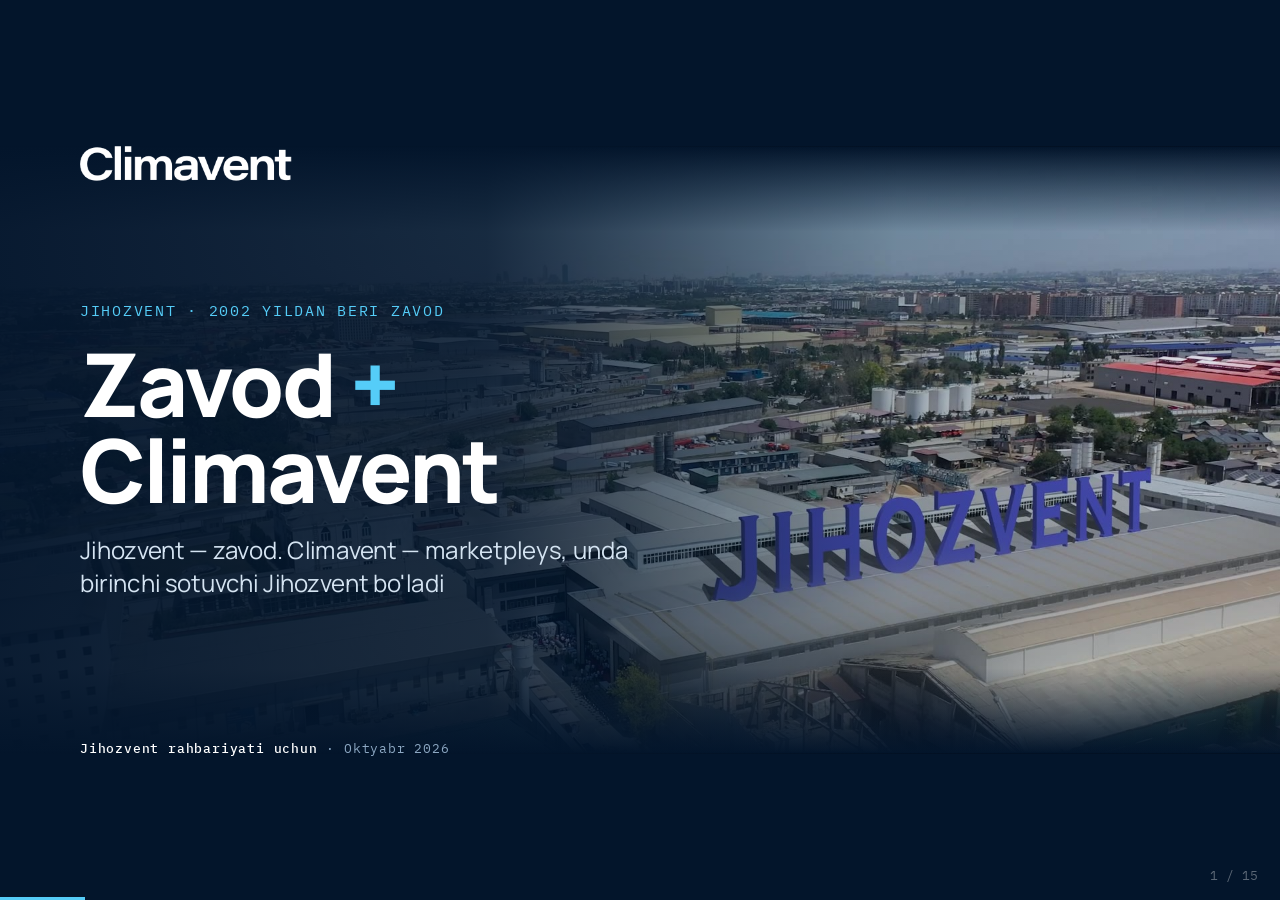
==== commit 5880efa2: "Taqdimot v15: 15 slayd, «mahsulot», Climavent = marketpleys / Jihozvent = zavod - «tovar» o'rniga «m" ====
--- a/index.html
+++ b/index.html
@@ -13,7 +13,8 @@
   --ease:cubic-bezier(.2,.75,.15,1);
 }
 *{box-sizing:border-box;margin:0;padding:0}
-html,body{height:100%;background:#000;overflow:hidden}
+html,body{height:100%;background:#03152B;overflow:hidden}
+body{transition:background-color .6s ease}
 body{font-family:var(--sans);color:var(--white);-webkit-font-smoothing:antialiased}
 #stage{position:absolute;left:50%;top:50%;width:1920px;height:1080px;transform-origin:center}
 .slide{position:absolute;inset:0;overflow:hidden;opacity:0;visibility:hidden;transition:opacity .6s ease,visibility 0s .6s}
@@ -131,7 +132,7 @@
 .uz .goal b{color:var(--cold)}
 .uz .bz{position:absolute;left:120px;right:120px;bottom:118px;border:2px solid rgba(85,205,248,.5);border-radius:22px;padding:28px 44px;display:flex;gap:34px;align-items:center;background:rgba(3,21,43,.7)}
 .uz .bz .q{font-family:var(--mono);font-size:22px;color:var(--cold);letter-spacing:.1em;white-space:nowrap}
-.uz .bz .a{font-size:36px;font-weight:700}
+.uz .bz .a{font-size:36px;font-weight:700;line-height:1.25}
 .uz .src{color:#fff}
 /* ?still — animatsiyasiz, oxirgi holat (skrinshot/chop etish uchun) */
 body.still *{animation-delay:0s!important;animation-duration:.001s!important;transition:none!important}
@@ -413,6 +414,309 @@
 .pm .row.main .w{color:var(--cold)}
 .pm .note{position:absolute;left:120px;bottom:60px;font-size:24px;color:#33557A}
 .pm .note b{color:var(--navy)}
+
+/* ---------- v14 · BIZNES MODEL NIMA (och, sidebar uslubi) ----------
+   3 panel: faoli keng ochiq, qolganlari tor vertikal yorliq. Boshida Jihozvent ochiladi;
+   → Uzum ochiladi (Jihozvent yig'iladi); → Climavent ochiladi. Holat .bz.u / .bz.k ko'rinishiga qarab :has() bilan. */
+.bmn{background:var(--frost);color:var(--navy)}
+.bmn .head{position:absolute;left:120px;top:96px;right:120px}
+.bmn .kick{color:#0A7FB8}
+.bmn h2{font-size:84px;font-weight:800;letter-spacing:-.025em;margin-top:18px;line-height:1.02}
+.bmn .lead{font-size:34px;line-height:1.35;color:#33557A;margin-top:16px;max-width:1500px}
+.bmn .lead b{color:var(--navy)}
+.bmn .tb{position:absolute;left:120px;right:120px;top:330px;display:flex;gap:24px;height:544px}
+.bmn .qs,.bmn .pn .body{display:grid;grid-template-rows:76px repeat(3,140px);row-gap:16px}
+.bmn .qs{flex:none;width:290px}
+.bmn .q{display:flex;align-items:center;font-family:var(--mono);font-size:22px;letter-spacing:.08em;color:#0A7FB8;border-left:6px solid #0A7FB8;padding-left:22px}
+.bmn .pn{position:relative;flex:0 0 112px;min-width:0;overflow:hidden;border-radius:24px;transition:flex-grow 1s var(--ease)}
+.bmn .pn .tab{position:absolute;inset:0;border-radius:24px;display:flex;flex-direction:column;align-items:center;justify-content:center;gap:16px;transition:opacity .45s ease .35s}
+.bmn .pn .tab b{writing-mode:vertical-rl;transform:rotate(180deg);font-size:36px;font-weight:800;letter-spacing:-.01em;white-space:nowrap}
+.bmn .pn .tab i{writing-mode:vertical-rl;transform:rotate(180deg);font-style:normal;font-family:var(--mono);font-size:16px;letter-spacing:.1em;opacity:.7;white-space:nowrap}
+.bmn .pn.j .tab{background:var(--navy);color:#fff}
+.bmn .pn.u .tab{background:#fff;color:var(--navy);box-shadow:inset 0 0 0 2px #CFE3F1}
+.bmn .pn.k .tab{background:var(--cold);color:var(--ink)}
+.bmn .pn .body{position:absolute;left:0;top:0;width:1078px}
+.bmn .ch{display:flex;align-items:center;gap:14px;padding:0 6px;font-size:40px;font-weight:800;opacity:0;transform:translateX(50px);transition:opacity .3s ease,transform .3s ease}
+.bmn .ch small{font-family:var(--mono);font-size:18px;font-weight:500;letter-spacing:.06em;color:#3B6D9A}
+.bmn .pn.k .ch{color:#0A6E9E}
+.bmn .c{border-radius:22px;padding:22px 32px;display:flex;align-items:center;font-size:31px;font-weight:700;line-height:1.3;opacity:0;transform:translateX(70px);transition:opacity .3s ease,transform .3s ease}
+.bmn .pn.j .c{background:var(--navy);color:#fff}
+.bmn .pn.u .c{background:#fff;color:var(--navy);box-shadow:0 14px 34px rgba(0,40,84,.08)}
+.bmn .pn.k .c{background:var(--cold);color:var(--ink);box-shadow:0 14px 34px rgba(85,205,248,.35)}
+.bmn .pn.k .c b{color:#fff;background:var(--ink);border-radius:8px;padding:0 9px;margin:0 3px}
+.bmn .pn.k .c i{font-style:normal;font-weight:600;color:#0B3B63;opacity:.75;margin-left:6px}
+/* faol panel */
+.bmn.on:not(:has(.bz.u.show)) .pn.j,
+.bmn:has(.bz.u.show):not(:has(.bz.k.show)) .pn.u,
+.bmn:has(.bz.k.show) .pn.k{flex-grow:1}
+.bmn.on:not(:has(.bz.u.show)) .pn.j .tab,
+.bmn:has(.bz.u.show):not(:has(.bz.k.show)) .pn.u .tab,
+.bmn:has(.bz.k.show) .pn.k .tab{opacity:0;transition:opacity .25s ease}
+.bmn.on:not(:has(.bz.u.show)) .pn.j :is(.ch,.c),
+.bmn:has(.bz.u.show):not(:has(.bz.k.show)) .pn.u :is(.ch,.c),
+.bmn:has(.bz.k.show) .pn.k :is(.ch,.c){opacity:1;transform:none;transition:opacity .6s ease,transform .8s var(--ease);transition-delay:calc(.45s + var(--r,0s))}
+.bmn .bz{position:absolute;left:120px;right:120px;bottom:54px;border-radius:22px;padding:24px 40px;font-size:31px;font-weight:800}
+.bmn .bz.u{background:#fff;color:var(--navy);border:2px solid #CFE3F1}
+.bmn .bz.k{background:var(--navy);color:#fff}
+.bmn .bz.k em{font-style:normal;color:var(--cold)}
+.bmn:has(.bz.k.show) .bz.u{opacity:0;transform:translateY(24px)}
+
+/* ---------- v14 · EKOSISTEMA NIMA (to'q, markazda mijoz) ---------- */
+.eko{background:linear-gradient(160deg,var(--ink) 0%,var(--navy) 100%)}
+.eko .head{position:absolute;left:120px;top:96px;width:800px}
+.eko .kick{color:var(--cold)}
+.eko h2{font-size:84px;font-weight:800;letter-spacing:-.025em;margin-top:18px;line-height:1.02}
+.eko .lead{font-size:34px;line-height:1.38;color:#C9DBEC;margin-top:26px}
+.eko .lead b{color:#fff}
+.eko .story{position:absolute;left:120px;top:560px;width:760px;display:grid;gap:22px}
+.eko .story div{display:flex;gap:22px;align-items:baseline;font-size:29px;line-height:1.35;color:#C9DBEC}
+.eko .story span{flex:none;width:150px;font-family:var(--mono);font-size:20px;letter-spacing:.08em;color:var(--cold)}
+.eko .story b{color:#fff}
+.eko svg.hub{position:absolute;left:0;top:0}
+.eko .ln{stroke:rgba(85,205,248,.55);stroke-width:4;stroke-dasharray:1;stroke-dashoffset:1;fill:none}
+.eko.on .ln{animation:draw .9s var(--ease) forwards;animation-delay:var(--d)}
+.eko .me circle{fill:var(--cold)}
+.eko .me text{fill:var(--ink);font-family:var(--sans);font-weight:800;font-size:34px;text-anchor:middle}
+.eko .me .r{fill:none;stroke:var(--cold);stroke-width:3}
+.eko .sv{opacity:0;transform-box:fill-box;transform-origin:center}
+.eko.on .sv{animation:pop .6s var(--ease) forwards;animation-delay:var(--d)}
+.eko .sv rect{fill:#0B2A4E;stroke:rgba(179,224,254,.45);stroke-width:2}
+.eko .sv.f rect{fill:#fff;stroke:#fff}
+.eko .sv text{fill:#fff;font-family:var(--sans);font-weight:800;font-size:32px;text-anchor:middle}
+.eko .sv.f text{fill:var(--navy)}
+.eko .sv text.s{font-family:var(--mono);font-weight:500;font-size:17px;letter-spacing:.08em;fill:var(--cold)}
+.eko .sv.f text.s{fill:#0A7FB8}
+.eko .dot{fill:var(--cold);filter:drop-shadow(0 0 8px var(--cold))}
+.eko .bz{position:absolute;left:120px;right:120px;bottom:100px;border:2px solid rgba(85,205,248,.5);background:rgba(3,21,43,.6);border-radius:22px;padding:24px 40px;display:flex;gap:30px;align-items:center}
+.eko .bz .q{font-family:var(--mono);font-size:20px;letter-spacing:.1em;color:var(--cold);white-space:nowrap}
+.eko .bz .a{font-size:30px;font-weight:700;line-height:1.3}
+.eko .src{bottom:40px;color:#fff}
+
+/* ---------- v14 · CLIMAVENT YO'LI (to'q, 4 pog'ona zinapoya + muddat) ---------- */
+.yol{background:radial-gradient(1300px 900px at 80% 20%,#0A3A6E 0%,var(--navy) 50%,var(--ink) 100%)}
+.yol .head{position:absolute;left:120px;top:84px;right:120px}
+.yol .kick{color:var(--cold)}
+.yol h2{font-size:76px;font-weight:800;letter-spacing:-.025em;margin-top:16px;line-height:1.02}
+.yol h2 em{font-style:normal;color:var(--cold)}
+.yol .base{position:absolute;left:120px;right:120px;top:960px;height:4px;background:rgba(179,224,254,.25);border-radius:4px}
+.yol .today{position:absolute;left:120px;top:984px;font-family:var(--mono);font-size:20px;letter-spacing:.06em;color:#8FE3BE}
+.yol .steps{position:absolute;left:120px;right:120px;top:290px;height:670px;display:grid;grid-template-columns:repeat(4,1fr);gap:24px;align-items:end}
+.yol .s{position:relative;border-radius:26px 26px 0 0;padding:26px 30px;background:rgba(255,255,255,.07);border:2px solid rgba(179,224,254,.25);border-bottom:0;height:0;overflow:hidden;transition:height 1s var(--ease);display:flex;flex-direction:column}
+.yol.on .s{height:var(--h)}
+.yol.on .s:nth-child(1){transition-delay:.3s}.yol.on .s:nth-child(2){transition-delay:.55s}.yol.on .s:nth-child(3){transition-delay:.8s}.yol.on .s:nth-child(4){transition-delay:1.05s}
+.yol .s .tm{align-self:flex-start;font-family:var(--mono);font-size:22px;font-weight:500;letter-spacing:.06em;padding:6px 14px;border-radius:20px;background:rgba(85,205,248,.16);color:var(--cold)}
+.yol .s .nm{font-size:38px;font-weight:800;margin:14px 0 10px;letter-spacing:-.01em;line-height:1.08}
+.yol .s .iz{font-size:20px;font-weight:700;color:var(--sky);margin:-4px 0 10px}
+.yol .s.now .iz{color:#0B3B63}
+.yol .s .t{font-size:23px;line-height:1.38;color:#C9DBEC}
+.yol .s .fy{margin-top:auto;padding-top:14px;border-top:2px solid rgba(179,224,254,.2);font-size:22px;line-height:1.35;color:#fff;font-weight:700}
+.yol .s .fy i{display:block;font-style:normal;font-family:var(--mono);font-weight:500;font-size:16px;letter-spacing:.1em;color:var(--mist);margin-bottom:4px}
+.yol .s:not(.now){border-style:dashed}
+.yol .s .qr{position:absolute;right:22px;top:30px;font-family:var(--mono);font-size:15px;letter-spacing:.08em;color:var(--mist)}
+.yol .s.now{background:var(--cold);border-color:var(--cold);color:var(--ink)}
+.yol .s.now .tm{background:var(--ink);color:var(--cold)}
+.yol .s.now .t,.yol .s.now .fy{color:#0B3B63}.yol .s.now .fy{border-color:rgba(3,21,43,.2)}.yol .s.now .fy i{color:#0B3B63}
+.yol .here{position:absolute;left:120px;width:396px;top:calc(960px - var(--hh) - 64px);text-align:center;font-family:var(--mono);font-size:20px;letter-spacing:.1em;color:var(--cold)}
+.yol .here::after{content:"▼";display:block;font-size:16px;margin-top:4px;animation:bob 1.4s ease-in-out infinite}
+@keyframes bob{50%{transform:translateY(6px)}}
+.yol .note{position:absolute;right:120px;top:984px;font-size:22px;color:#C9DBEC}
+.yol .note b{color:#fff}
+
+/* ---------- v14 · 1-QISM XULOSASI → 2-QISM (to'q, ajratuvchi) ---------- */
+.ajr{background:linear-gradient(120deg,var(--ink) 0%,var(--navy) 100%)}
+.ajr .lt{position:absolute;left:120px;top:150px;width:900px}
+.ajr .lt .kick{color:var(--mist)}
+.ajr .lt ul{margin-top:44px;display:grid;gap:40px}
+.ajr .lt li{list-style:none;display:flex;gap:26px}
+.ajr .lt li span{flex:none;width:64px;height:64px;border-radius:18px;background:rgba(85,205,248,.15);color:var(--cold);display:grid;place-items:center;font-family:var(--mono);font-size:24px}
+.ajr .lt li b{display:block;font-size:36px;font-weight:800;line-height:1.2}
+.ajr .lt li small{display:block;font-size:26px;line-height:1.4;color:#C9DBEC;margin-top:8px}
+.ajr .rt{position:absolute;left:1120px;right:0;top:0;bottom:0;background:var(--cold);color:var(--ink);padding:0 120px 0 90px;display:flex;flex-direction:column;justify-content:center}
+.ajr .rt .kick{color:#0B3B63}
+.ajr .rt .no{font-size:150px;font-weight:800;letter-spacing:-.04em;line-height:1;margin:18px 0 10px}
+.ajr .rt h2{font-size:56px;font-weight:800;letter-spacing:-.02em;line-height:1.08}
+.ajr .rt p{font-size:28px;line-height:1.4;color:#0B3B63;margin-top:26px}
+.ajr .rt .logo{position:absolute;right:120px;top:96px;height:44px}
+
+/* ---------- v14 · JIHOZVENT'GA FOYDASI (oq, 4 karta + o'lchovlar) ---------- */
+.fyd{background:#fff;color:var(--navy)}
+.fyd .head{position:absolute;left:120px;top:96px;right:120px}
+.fyd .kick{color:#0A7FB8}
+.fyd h2{font-size:80px;font-weight:800;letter-spacing:-.025em;margin-top:18px;line-height:1.02}
+.fyd .lead{font-size:30px;color:#33557A;margin-top:16px}
+.fyd .lead b{color:var(--navy)}
+.fyd .cards{position:absolute;left:120px;right:120px;top:350px;display:grid;grid-template-columns:repeat(4,1fr);gap:26px}
+.fyd .c{border-radius:26px;padding:32px 30px 34px;background:var(--frost);display:flex;flex-direction:column;min-height:440px}
+.fyd .c .pg{align-self:flex-start;font-family:var(--mono);font-size:19px;letter-spacing:.06em;padding:6px 14px;border-radius:20px;background:#E2F3FC;color:#0A6E9E}
+.fyd .c .ic{font-size:52px;font-weight:800;color:#0A7FB8;line-height:1;margin:22px 0 12px;font-family:var(--mono)}
+.fyd .c .nm{font-size:38px;font-weight:800;line-height:1.1;margin-bottom:14px}
+.fyd .c .t{font-size:28px;line-height:1.38;color:#33557A}
+.fyd .c.n{background:var(--navy);color:#fff}
+.fyd .c.n .pg{background:rgba(85,205,248,.18);color:var(--cold)}
+.fyd .c.n .ic{color:var(--cold)}
+.fyd .c.n .t{color:#C9DBEC}
+.fyd .ol{position:absolute;left:120px;right:120px;bottom:90px;border-radius:22px;padding:26px 40px;background:var(--navy);color:#fff;display:flex;align-items:center;gap:34px}
+.fyd .ol .q{font-family:var(--mono);font-size:20px;letter-spacing:.1em;color:var(--cold);white-space:nowrap}
+.fyd .ol .a{font-size:28px;font-weight:700;line-height:1.35}
+.fyd .ol .a i{font-style:normal;color:var(--cold);margin:0 10px}
+
+/* ---------- v14 · WATSCO (och, vaqt chizig'i + summalar) ---------- */
+.ws{background:var(--frost);color:var(--navy)}
+.ws .head{position:absolute;left:120px;top:84px;right:120px}
+.ws .kick{color:#3B6D9A}
+.ws h2{font-size:64px;font-weight:800;letter-spacing:-.025em;line-height:1.04;margin-top:14px}
+.ws h2 em{font-style:normal;color:#0A7FB8}
+.ws .iz{font-size:24px;line-height:1.4;color:#33557A;margin-top:14px}
+.ws .iz b{color:var(--navy)}
+.ws .track{position:absolute;left:120px;right:120px;top:388px;height:4px;background:#D3E2EE;border-radius:4px}
+.ws .track i{position:absolute;left:0;top:0;bottom:0;width:0;background:var(--navy);border-radius:4px}
+.ws.on .track i{animation:grow 3.6s var(--ease) .4s forwards}
+.ws .nodes{position:absolute;left:120px;right:120px;top:338px;display:grid;grid-template-columns:repeat(5,1fr);gap:26px}
+.ws .n{position:relative;padding-top:84px;opacity:0;transform:translateY(20px);display:flex;flex-direction:column}
+.ws.on .n{animation:up .8s var(--ease) forwards;animation-delay:var(--d)}
+.ws .n::before{content:"";position:absolute;left:0;top:36px;width:28px;height:28px;border-radius:50%;background:var(--frost);border:6px solid var(--navy)}
+.ws .n.cut::before{border-color:var(--heat)}
+.ws .n.now::before{background:var(--cold);border-color:var(--cold);box-shadow:0 0 0 12px rgba(85,205,248,.25)}
+.ws .y{font-family:var(--mono);font-size:50px;font-weight:500;letter-spacing:-.02em;line-height:1}
+.ws .n.cut .y{color:var(--heat)}
+.ws .n.now .y{color:#0A7FB8}
+.ws .nm{font-size:27px;font-weight:800;line-height:1.2;margin-top:12px}
+.ws .t{font-size:22px;line-height:1.38;margin-top:8px;color:#33557A}
+.ws .pul{align-self:flex-start;margin-top:14px;font-family:var(--sans);font-size:24px;font-weight:800;padding:8px 16px;border-radius:14px;background:#fff;color:var(--navy);box-shadow:0 8px 20px rgba(0,40,84,.08)}
+.ws .pul small{display:block;font-family:var(--mono);font-size:14px;font-weight:500;letter-spacing:.06em;color:#3B6D9A;margin-bottom:2px}
+.ws .n.cut .pul{color:var(--heat)}
+.ws .n.now .pul{background:var(--navy);color:#fff}.ws .n.now .pul small{color:var(--cold)}
+.ws .bz{position:absolute;left:120px;right:120px;bottom:86px;background:var(--navy);color:#fff;border-radius:22px;padding:24px 40px;display:flex;align-items:center;gap:30px}
+.ws .bz .q{font-family:var(--mono);font-size:20px;color:var(--cold);letter-spacing:.1em;white-space:nowrap}
+.ws .bz .a{font-size:30px;font-weight:700;line-height:1.3}
+.ws .src{color:var(--navy);bottom:36px}
+
+/* ---------- v14 · SAVDO INTERNETGA (to'q, 3 raqam + bozor hajmi) ---------- */
+.inet{background:var(--ink)}
+.inet .head{position:absolute;left:120px;top:90px;right:120px}
+.inet .kick{color:var(--cold)}
+.inet h2{font-size:76px;font-weight:800;letter-spacing:-.025em;margin-top:16px;line-height:1.04}
+.inet .nums{position:absolute;left:120px;right:120px;top:350px;display:grid;grid-template-columns:1fr 1fr 1fr;gap:60px}
+.inet .num{font-size:150px;font-weight:800;letter-spacing:-.035em;line-height:1}
+.inet .num i{font-style:normal;font-size:.6em;margin-left:.04em}
+.inet .num.hot{color:var(--heat)} .inet .num.cold{color:var(--cold)}
+.inet .cap{font-size:28px;line-height:1.35;color:#C9DBEC;margin-top:16px;max-width:500px}
+.inet .cap b{color:#fff}
+.inet .hj{position:absolute;left:120px;right:120px;top:680px;display:flex;gap:40px;font-size:29px;line-height:1.35;color:#fff}
+.inet .hj div{flex:1;border-left:4px solid var(--cold);padding-left:22px}
+.inet .hj b{color:var(--cold)}
+.inet .bz{position:absolute;left:120px;right:120px;bottom:100px;border:2px solid rgba(85,205,248,.5);border-radius:22px;padding:24px 40px;display:flex;gap:30px;align-items:center;background:rgba(3,21,43,.7)}
+.inet .bz .q{font-family:var(--mono);font-size:20px;color:var(--cold);letter-spacing:.1em;white-space:nowrap}
+.inet .bz .a{font-size:31px;font-weight:700;line-height:1.3}
+.inet .src{color:#fff;bottom:40px}
+
+/* ---------- v14 · EKOSISTEMA FOYDASI (to'q: Yandex Go + bizda qanday + 3 foyda) ---------- */
+.ekf{background:linear-gradient(160deg,var(--ink) 0%,var(--navy) 100%)}
+.ekf .head{position:absolute;left:120px;top:96px;right:120px}
+.ekf .kick{color:var(--cold)}
+.ekf h2{font-size:80px;font-weight:800;letter-spacing:-.025em;margin-top:18px;line-height:1.02}
+.ekf h2 em{font-style:normal;color:var(--cold)}
+.ekf .chains{position:absolute;left:120px;top:330px;width:1010px;display:grid;gap:56px}
+.ekf .ch .nm{font-size:30px;font-weight:800;margin-bottom:16px;display:flex;align-items:baseline;gap:16px}
+.ekf .ch .nm small{font-family:var(--mono);font-size:17px;font-weight:500;color:var(--mist);letter-spacing:.06em}
+.ekf .row{position:relative;display:flex;gap:16px}
+.ekf .row::before{content:"";position:absolute;left:20px;right:20px;top:50%;height:3px;background:rgba(179,224,254,.22)}
+.ekf .pt{position:relative;flex:1;text-align:center;padding:20px 8px;border-radius:20px;background:#0B2A4E;border:2px solid rgba(179,224,254,.3);font-size:25px;font-weight:700;opacity:0;transform:translateY(16px)}
+.ekf.on .pt{animation:up .6s var(--ease) forwards;animation-delay:var(--d)}
+.ekf .pt.f{background:var(--cold);border-color:var(--cold);color:var(--ink)}
+.ekf .ch.biz .pt{background:#0E3A66;border-color:rgba(85,205,248,.55)}
+.ekf .ch.biz .pt.f{background:#fff;border-color:#fff;color:var(--navy)}
+.ekf .ch .t{font-size:24px;color:#C9DBEC;margin-top:14px;line-height:1.35}
+.ekf .ch .t b{color:var(--cold)}
+.ekf .fy{position:absolute;left:1190px;right:120px;top:330px;border-radius:28px;padding:34px 38px;background:rgba(255,255,255,.06);border:2px solid rgba(85,205,248,.45)}
+.ekf .fy h3{font-family:var(--mono);font-weight:500;font-size:22px;letter-spacing:.12em;color:var(--cold);margin-bottom:26px}
+.ekf .fy li{list-style:none;display:flex;gap:18px;font-size:31px;font-weight:800;line-height:1.25;margin-bottom:30px}
+.ekf .fy li:last-child{margin-bottom:0}
+.ekf .fy li span{flex:none;font-family:var(--mono);font-size:22px;color:var(--cold);padding-top:6px}
+.ekf .fy li small{display:block;font-size:23px;font-weight:500;color:#A9C2D8;margin-top:6px;line-height:1.35}
+.ekf .src{bottom:40px;color:#fff}
+
+/* ---------- v14 · TA'SISCHI UCHUN (oq: oddiy zavod vs ekosistema egasi, 5 qator) ---------- */
+.tas{background:#fff;color:var(--navy)}
+.tas .head{position:absolute;left:120px;top:84px;right:120px}
+.tas .kick{color:#3B6D9A}
+.tas h2{font-size:68px;font-weight:800;letter-spacing:-.025em;line-height:1.04;margin-top:14px}
+.tas h2 em{font-style:normal;color:#0A7FB8}
+.tas .tb{position:absolute;left:120px;right:120px;top:262px;display:grid;grid-template-columns:400px 1fr 1fr}
+.tas .tb>div{padding:20px 30px;font-size:25px;line-height:1.32;display:flex;flex-direction:column;justify-content:center;min-height:100px;border-bottom:2px solid #E3EDF5}
+.tas .tb .hd{min-height:0;padding:16px 30px;font-family:var(--mono);font-size:19px;letter-spacing:.1em;color:#3B6D9A;border-bottom:3px solid var(--navy)}
+.tas .tb .q{padding-left:0;font-size:28px;font-weight:800}
+.tas .tb .a{color:#4A6683}
+.tas .tb .b{background:var(--navy);color:#fff;font-weight:700;border-bottom-color:rgba(179,224,254,.18)}
+.tas .tb .b small{display:block;font-size:22px;font-weight:500;color:#A9C2D8;margin-top:4px}
+.tas .tb .hd.b{color:var(--cold);border-radius:22px 22px 0 0;border-bottom-color:var(--cold)}
+.tas .tb .b.end{border-radius:0 0 22px 22px;border-bottom:0}
+.tas .tb>.r{opacity:0;transform:translateY(18px)}
+.tas.on .tb>.r{animation:up .7s var(--ease) forwards;animation-delay:var(--d)}
+.tas .bz{position:absolute;left:120px;right:120px;bottom:86px;background:var(--frost);border-radius:22px;padding:24px 40px;display:flex;align-items:center;gap:30px}
+.tas .bz .q{font-family:var(--mono);font-size:20px;color:#0A7FB8;letter-spacing:.1em;white-space:nowrap}
+.tas .bz .a{font-size:30px;font-weight:700;line-height:1.3}
+
+/* Ekosistema foydasi — 9 video, pul seyfga (10.10) */
+.ekz{background:#fff}
+.ekz::before{content:"";position:absolute;left:0;right:0;top:150px;bottom:0;pointer-events:none;
+  background-image:radial-gradient(rgba(0,40,84,.07) 1px,transparent 1.2px);background-size:28px 28px;
+  -webkit-mask-image:linear-gradient(180deg,rgba(0,0,0,.8),rgba(0,0,0,0) 70%);mask-image:linear-gradient(180deg,rgba(0,0,0,.8),rgba(0,0,0,0) 70%)}
+.ekz-hd{position:absolute;left:0;right:0;top:0;height:150px;display:flex;align-items:center;justify-content:center;gap:26px;z-index:2;
+  background:radial-gradient(900px 260px at 50% -20%,rgba(85,205,248,.28),transparent 70%),linear-gradient(180deg,#00336b 0%,#002854 100%);
+  box-shadow:0 10px 30px rgba(0,40,84,.18)}
+.ekz-hd::after{content:"";position:absolute;left:0;right:0;bottom:0;height:4px;background:linear-gradient(90deg,transparent,#55cdf8 20%,#55cdf8 80%,transparent)}
+.ekz-belgi{height:88px;width:auto;filter:drop-shadow(0 6px 18px rgba(85,205,248,.35))}
+.ekz-nom{display:flex;align-items:baseline;gap:22px}
+.ekz-yozuv{height:58px;width:auto;transform:translateY(4px)}
+.ekz-mp{font-family:Manrope,sans-serif;font-size:64px;line-height:1;font-weight:800;letter-spacing:-.5px;color:#55cdf8}
+.ekz-seyf-joy{width:132px;height:122px;margin-left:30px;margin-top:6px}
+.ekz-seyf{width:132px;height:122px;display:block;overflow:visible}
+.ekz-seyf .ekz-nur{opacity:0;transition:opacity .25s}
+.ekz-seyf.qabul .ekz-nur{opacity:1;transition:none}
+.ekz-disk{transform-origin:66px 66px;transition:transform .5s cubic-bezier(.3,1.4,.5,1)}
+.ekz-setka{position:absolute;left:0;right:0;top:150px;bottom:0;display:grid;grid-template-columns:repeat(3,404px);
+  grid-template-rows:repeat(3,auto);justify-content:space-evenly;align-content:space-evenly}
+.ekz-k{border-radius:18px;background:#fff;overflow:hidden;box-shadow:0 12px 30px rgba(0,40,84,.14),0 0 0 1px #dbe6f2}
+.ekz-k video{display:block;width:404px;height:227px;object-fit:cover;background:#fff}
+.ekz-y{height:54px;display:flex;align-items:baseline;gap:12px;padding:13px 18px 0;border-bottom:1px solid #e6eef7;
+  background:linear-gradient(180deg,#f4f8fd,#fff);font-family:Manrope,sans-serif}
+.ekz-y b{font-size:25px;line-height:1.1;font-weight:800;color:#002854;letter-spacing:-.3px;white-space:nowrap}
+.ekz-y span{font-size:17px;font-weight:600;color:#5d7290;white-space:nowrap}
+.ekz-y i{flex:none;width:5px;height:5px;border-radius:50%;background:#55cdf8;transform:translateY(-4px)}
+.ekz-pullar{position:absolute;inset:0;pointer-events:none;z-index:5}
+.ekz-pul{position:absolute;left:0;top:0;will-change:transform;opacity:0}
+.ekz-pul svg{display:block;filter:drop-shadow(0 3px 4px rgba(0,0,0,.28))}
+
+/* ---------- ILOVALAR (xaridor + hamkor, ikki telefon) ---------- */
+.ilv{background:linear-gradient(120deg,var(--ink) 0%,var(--navy) 100%)}
+.ilv .txt{position:absolute;left:120px;top:0;bottom:0;width:820px;display:flex;flex-direction:column;justify-content:center}
+.ilv .kick{color:var(--cold)}
+.ilv h2{font-size:70px;font-weight:800;letter-spacing:-.025em;line-height:1.04;margin:18px 0 40px}
+.ilv .gr{margin-bottom:30px}
+.ilv .gr h3{display:flex;align-items:baseline;gap:16px;font-size:32px;font-weight:800;margin-bottom:12px}
+.ilv .gr h3 small{font-family:var(--mono);font-size:19px;font-weight:500;color:var(--mist);letter-spacing:.02em}
+.ilv .gr ul{list-style:none;display:grid;gap:10px}
+.ilv .gr li{position:relative;padding-left:30px;font-size:26px;line-height:1.3;color:#D5E4F2}
+.ilv .gr li::before{content:"";position:absolute;left:0;top:13px;width:12px;height:12px;border-radius:50%;background:var(--cold)}
+.ilv .pro{margin-top:8px;border:2px solid rgba(85,205,248,.35);border-radius:22px;padding:20px 26px;display:flex;gap:22px;align-items:center}
+.ilv .pro .bd{flex:none;font-weight:800;font-size:20px;padding:7px 12px;border-radius:10px;background:var(--cold);color:var(--ink)}
+.ilv .pro .t{font-size:24px;line-height:1.35;color:#D5E4F2}
+.ilv .pro .t b{color:#fff}
+.ilv .pill{margin-top:30px;align-self:flex-start;font-family:var(--mono);font-size:20px;color:#FFD66B}
+.ilv .phone{position:absolute;top:120px;width:380px;height:774px;border-radius:58px;background:#0B1B2E;padding:16px;box-shadow:0 40px 90px rgba(0,0,0,.5),0 0 0 2px #2A4566 inset}
+.ilv .phone video{width:100%;height:100%;border-radius:44px;object-fit:contain;display:block;background:#fff}
+.ilv .phone.x{left:1020px}.ilv .phone.h{left:1440px}
+.ilv .cap{position:absolute;top:912px;width:380px;text-align:center;font-family:var(--mono);font-size:20px;letter-spacing:.06em;color:var(--sky)}
+.ilv .cap.x{left:1020px}.ilv .cap.h{left:1440px}
+/* ---------- HAVOLA TUGMASI (slayd ichidan ochiladi, yangi oynada) ---------- */
+.lnk{display:inline-flex;align-items:center;gap:14px;padding:14px 26px;border-radius:40px;font-size:24px;font-weight:700;text-decoration:none;cursor:pointer;
+  background:var(--navy);color:#fff;box-shadow:0 10px 30px rgba(0,40,84,.25);transition:transform .2s,box-shadow .2s}
+.lnk:hover{transform:translateY(-2px);box-shadow:0 14px 36px rgba(0,40,84,.35)}
+.lnk small{font-family:var(--mono);font-size:17px;font-weight:500;color:var(--cold)}
+.lnk::after{content:"↗";font-size:24px;color:var(--cold)}
+.lnks{position:absolute;display:flex;gap:16px;flex-wrap:wrap;align-items:center}
+.lnks .q{font-family:var(--mono);font-size:18px;letter-spacing:.08em;color:#4A6A8C;margin-right:4px}
 </style>
 </head>
 <body>
@@ -424,183 +728,283 @@
   <div class="in">
     <div class="kick rv" style="--d:.2s">Jihozvent · 2002 yildan beri zavod</div>
     <h1 class="rv" style="--d:.35s">Zavod <span class="plus">+</span><br>Climavent</h1>
-    <p class="rv" style="--d:.55s">O'zimiz ishlab chiqargan tovarni va boshqa brendlarni bitta onlayn platformada sotish taklifi</p>
+    <p class="rv" style="--d:.55s">Jihozvent — zavod. Climavent — marketpleys, unda birinchi sotuvchi Jihozvent bo'ladi</p>
   </div>
   <div class="foot rv" style="--d:.8s"><b>Jihozvent rahbariyati uchun</b> · Oktyabr 2026</div>
 </section>
 
-<section class="slide kuch" aria-label="Bizning kuchimiz">
-  <div class="vid"><video src="media/ishlab-chiqarish.mp4" poster="media/ishlab-chiqarish.jpg" muted loop playsinline preload="auto"></video></div>
-  <div class="txt">
-    <div class="kick rv">Jihozvent bugun</div>
-    <h2 class="rv" style="--d:.15s">Biz allaqachon<br>ishlab chiqaramiz</h2>
-    <ul>
-      <li class="rv" style="--d:.4s"><b>2002</b>yildan beri o'z zavodi</li>
-      <li class="rv" style="--d:.55s"><b>HVAC</b>ventilyatsiya va konditsionerlash tovarlarining deyarli hammasi o'zimizda</li>
-      <li class="rv" style="--d:.7s"><b>Mijoz</b>yirik sanoat korxonalari bilan ishlaymiz</li>
-    </ul>
-  </div>
-</section>
-
-<section class="slide uz grid" data-steps="1" data-air="560,1080,250,1450,.6,.75" aria-label="O'zbekiston">
+<section class="slide bmn" aria-label="Biznes model nima">
   <div class="head">
-    <div class="kick rv">Nega aynan hozir · O'zbekiston, 2026</div>
-    <h2 class="rv" style="--d:.15s">Xaridor internetda.<br>Savdo hali u yerga ko'chmagan.</h2>
-  </div>
-  <div class="nums">
-    <div class="rv" style="--d:.4s"><div class="num"><span data-count="97" data-dec="97,3">0</span><i>%</i></div><div class="cap">10 yoshdan katta aholi internetdan foydalanadi</div></div>
-    <div class="rv" style="--d:.7s"><div class="num hot"><span data-count="4.6" data-dec="4,6">0</span><i>%</i></div><div class="cap">chakana savdoning internet orqali qismi</div></div>
-    <div class="rv" style="--d:1s"><div class="num cold"><span data-count="22">0</span><i>%</i></div><div class="cap">dunyoda o'rtacha — bizdan 5 baravar ko'p</div></div>
-  </div>
-  <div class="goal rv" style="--d:1.4s">Davlat maqsadi — bu ulushni <b>9–11%</b> ga yetkazish</div>
-  <div class="bz st"><div class="q">BIZGA NIMA?</div><div class="a">Odamlar allaqachon internetda. Bo'sh joy — savdoning o'zida.</div></div>
-  <div class="src">Manba: Prezident yig'ilishi, 2026 aprel (president.uz) · Statistika qo'mitasi, 2026 yanvar–avgust</div>
-</section>
-
-<section class="slide bm" data-steps="1" aria-label="Biznes model turlari">
+    <div class="kick rv">1-qism · Tushunchalar</div>
+    <h2 class="rv" style="--d:.15s">Biznes model nima?</h2>
+    <p class="lead rv" style="--d:.3s">Har bir kompaniya <b>uchta savolga</b> javob beradi. Shu uch javob — uning biznes modeli.</p>
+  </div>
+  <div class="tb">
+    <div class="qs"><div></div>
+      <div class="q rv" style="--d:.4s">NIMA SOTADI?</div>
+      <div class="q rv" style="--d:.5s">KIMGA SOTADI?</div>
+      <div class="q rv" style="--d:.6s">PUL QAYERDAN?</div>
+    </div>
+    <div class="pn j">
+      <div class="tab"><b>Jihozvent</b><i>ZAVOD</i></div>
+      <div class="body">
+        <div class="ch">Jihozvent <small>ZAVOD</small></div>
+        <div class="c" style="--r:0.12s"><span>O'z zavodida ishlab chiqargan ventilyatsiya va konditsionerlash mahsulotlari</span></div>
+        <div class="c" style="--r:0.24s"><span>Yirik sanoat korxonalariga</span></div>
+        <div class="c" style="--r:0.36s"><span>O'z mahsulotining narxidan</span></div>
+      </div>
+    </div>
+    <div class="pn u">
+      <div class="tab"><b>Uzum Market</b><i>MARKETPLEYS</i></div>
+      <div class="body">
+        <div class="ch">Uzum Market <small>MARKETPLEYS</small></div>
+        <div class="c" style="--r:0.12s"><span>Boshqalarning mahsulotini — o'zi ishlab chiqarmaydi</span></div>
+        <div class="c" style="--r:0.24s"><span>Hammaga — internet orqali</span></div>
+        <div class="c" style="--r:0.36s"><span>Har savdodan ulush oladi</span></div>
+      </div>
+    </div>
+    <div class="pn k">
+      <div class="tab"><b>Climavent</b><i>MARKETPLEYS</i></div>
+      <div class="body">
+        <div class="ch">Climavent <small>MARKETPLEYS</small></div>
+        <div class="c" style="--r:0.12s"><span>Avval Jihozvent mahsuloti <i>(keyinchalik — boshqa zavodlar mahsuloti ham)</i></span></div>
+        <div class="c" style="--r:0.24s"><span>Quruvchilar, korxonalar, loyiha tashkilotlari, montaj firmalariga — internet orqali</span></div>
+        <div class="c" style="--r:0.36s"><span>Jihozvent mahsuloti savdosidan <i>(keyinchalik — har savdodan ulush)</i></span></div>
+      </div>
+    </div>
+  </div>
+  <div class="bz u st" data-g="u">Savollar bir xil, javoblar har xil — shuning uchun pul topish yo'li ham har xil.</div>
+  <div class="bz k st" data-g="k"><em>Jihozvent — zavod bo'lib qoladi.</em> Climavent — uning mahsulotini internet orqali ko'proq mijozga yetkazadi.</div>
+</section>
+
+<section class="slide eko grid" aria-label="Ekosistema nima">
   <div class="head">
-    <div class="kick rv">Biznes model turlari</div>
-    <h2 class="rv" style="--d:.15s">Kompaniya pulni qanday topadi: <em>to'rt pog'ona</em></h2>
-  </div>
-  <div class="steps">
-    <div class="s now" style="--h:52%"><div class="no">1 · ZAVOD</div><div class="nm">Zavod</div><div class="t">O'zi ishlab chiqaradi va sotadi. Pul — o'z tovaridan.</div><div class="ex"><b>Jihozvent</b></div></div>
-    <div class="s" style="--h:68%"><div class="no">2 · DISTRIBYUTOR</div><div class="nm">Distribyutor</div><div class="t">Boshqa zavodlarning tovarini olib, ko'p mijozga sotadi. Pul — narx farqidan.</div><div class="ex"><b>Iklim</b><b>Watsco</b></div></div>
-    <div class="s" style="--h:84%"><div class="no">3 · MARKETPLEYS</div><div class="nm">Marketpleys</div><div class="t">Sotuvchi va xaridorni bitta joyda uchrashtiradi. Pul — har savdodan ulush.</div><div class="ex"><b>Uzum Market</b></div></div>
-    <div class="s top" style="--h:100%"><div class="no">4 · EKOSISTEMA</div><div class="nm">Ekosistema</div><div class="t">Bir-biriga ulangan xizmatlar: mijoz bittasidan boshlab, qolganlaridan ham foydalanadi.</div><div class="ex"><b>Uzum</b><b>Yandex Go</b></div></div>
-  </div>
-  <div class="tags rv" style="--d:1.3s"><span class="a">JIHOZVENT BUGUN</span><span class="b">CLIMAVENT BILAN — ZAVODNI SAQLAGAN HOLDA</span></div>
-  <div class="bz st"><div class="q">BIZGA NIMA?</div><div class="a">Biz bugun birinchi pog'onadamiz. Climavent bilan zavod qoladi — ustiga keyingi uch pog'ona qo'shiladi.</div></div>
-</section>
-
-<section class="slide tl" data-steps="1" aria-label="Watsco">
+    <div class="kick rv">1-qism · Tushunchalar</div>
+    <h2 class="rv" style="--d:.15s">Ekosistema nima?</h2>
+    <p class="lead rv" style="--d:.3s">Bitta mijozga <b>bir-biriga ulangan</b> bir nechta xizmat. Mijoz bittasidan boshlaydi — qolganini ham shu yerdan oladi.</p>
+  </div>
+  <div class="story">
+    <div class="rv" style="--d:.6s"><span>AVVAL</span><p>Uzum faqat <b>Market</b> edi — internet do'kon</p></div>
+    <div class="rv" style="--d:1.6s"><span>KEYIN</span><p>Shu mijozlarga <b>karta, nasiya, tezkor yetkazish</b> qo'shildi</p></div>
+    <div class="rv" style="--d:2.4s"><span>BUGUN</span><p><b>20 mln+</b> foydalanuvchi — hammasi bitta ilovada</p></div>
+  </div>
+  <svg class="hub" width="1920" height="1080" viewBox="0 0 1920 1080">
+    <path class="ln" pathLength="1" style="--d:.9s" d="M1440 560 L1440 360"/>
+    <path class="ln" pathLength="1" style="--d:1.5s" d="M1440 560 L1700 560"/>
+    <path class="ln" pathLength="1" style="--d:1.7s" d="M1440 560 L1440 760"/>
+    <path class="ln" pathLength="1" style="--d:1.9s" d="M1440 560 L1180 560"/>
+    <circle class="dot" r="7"><animateMotion dur="2.2s" repeatCount="indefinite" begin="2.6s" path="M1440 360 L1440 560 L1700 560 L1440 560 L1440 760 L1440 560 L1180 560 L1440 560 Z"/></circle>
+    <g class="me"><circle class="r" cx="1440" cy="560" r="96"><animate attributeName="r" values="96;140" dur="2s" repeatCount="indefinite"/><animate attributeName="opacity" values=".7;0" dur="2s" repeatCount="indefinite"/></circle><circle cx="1440" cy="560" r="96"/><text x="1440" y="572">Mijoz</text></g>
+    <g class="sv f" style="--d:.7s"><rect x="1320" y="270" width="240" height="96" rx="22"/><text class="s" x="1440" y="304">BOSHLANISHI</text><text x="1440" y="346">Market</text></g>
+    <g class="sv" style="--d:1.7s"><rect x="1590" y="512" width="230" height="96" rx="22"/><text x="1705" y="572">Karta</text></g>
+    <g class="sv" style="--d:1.9s"><rect x="1320" y="754" width="240" height="96" rx="22"/><text x="1440" y="814">Nasiya</text></g>
+    <g class="sv" style="--d:2.1s"><rect x="1010" y="512" width="250" height="96" rx="22"/><text x="1135" y="546" class="s">TEZKOR</text><text x="1135" y="588">Yetkazish</text></g>
+  </svg>
+  <div class="bz rv" style="--d:2.8s"><div class="q">ODDIY DO'KON</div><div class="a">mijoz bitta narsa oladi va ketadi. <span style="color:var(--cold)">Ekosistemada</span> — keyingi ehtiyojini ham shu yerdan oladi.</div></div>
+  <div class="src">Manba: Uzum 2025 yil yakunlari (uzum.com)</div>
+</section>
+
+<section class="slide ekz" aria-label="Ekosistema foydasi">
+  <div class="ekz-hd">
+    <img class="ekz-belgi" src="media/logo-belgi.png" alt="">
+    <div class="ekz-nom"><img class="ekz-yozuv" src="media/logo-w.png" alt="Climavent"><div class="ekz-mp">Marketplace</div></div>
+    <div class="ekz-seyf-joy">
+      <svg class="ekz-seyf" viewBox="0 0 132 122" aria-label="Seyf">
+        <defs>
+          <linearGradient id="ekzTana" x1="0" y1="0" x2="0" y2="1"><stop offset="0" stop-color="#3a6aa3"/><stop offset=".5" stop-color="#1b4478"/><stop offset="1" stop-color="#0d2a52"/></linearGradient>
+          <linearGradient id="ekzEshik" x1="0" y1="0" x2="1" y2="1"><stop offset="0" stop-color="#4c80bd"/><stop offset="1" stop-color="#143a6a"/></linearGradient>
+          <radialGradient id="ekzDisk" cx=".4" cy=".35" r=".7"><stop offset="0" stop-color="#f4f9ff"/><stop offset=".55" stop-color="#b9cde3"/><stop offset="1" stop-color="#6f8cad"/></radialGradient>
+          <linearGradient id="ekzOltin" x1="0" y1="0" x2="0" y2="1"><stop offset="0" stop-color="#ffe58a"/><stop offset="1" stop-color="#e2a521"/></linearGradient>
+          <linearGradient id="ekzPul" x1="0" y1="0" x2="1" y2="1"><stop offset="0" stop-color="#9be0a8"/><stop offset="1" stop-color="#3f9e5a"/></linearGradient>
+        </defs>
+        <rect x="16" y="112" width="18" height="8" rx="2" fill="#0a1f3c"/>
+        <rect x="98" y="112" width="18" height="8" rx="2" fill="#0a1f3c"/>
+        <rect x="4" y="8" width="124" height="106" rx="12" fill="url(#ekzTana)" stroke="#7fb4e6" stroke-opacity=".55" stroke-width="1.5"/>
+        <rect x="40" y="0" width="52" height="12" rx="6" fill="#0d2a52" stroke="#7fb4e6" stroke-opacity=".6"/>
+        <rect class="ekz-teshik" x="48" y="4" width="36" height="4" rx="2" fill="#020c1a"/>
+        <rect class="ekz-nur" x="44" y="1" width="44" height="10" rx="5" fill="none" stroke="#ffe58a" stroke-width="2.5"/>
+        <rect x="14" y="18" width="104" height="88" rx="8" fill="url(#ekzEshik)" stroke="#0a2347" stroke-width="2"/>
+        <rect class="ekz-nur" x="14" y="18" width="104" height="88" rx="8" fill="none" stroke="#55cdf8" stroke-width="3"/>
+        <rect x="9" y="30" width="7" height="16" rx="2" fill="#9fb8d4"/>
+        <rect x="9" y="78" width="7" height="16" rx="2" fill="#9fb8d4"/>
+        <g class="ekz-disk">
+          <circle cx="66" cy="66" r="25" fill="url(#ekzDisk)" stroke="#0a2347" stroke-width="2"/>
+          <g stroke="#3d5a7e" stroke-width="2" stroke-linecap="round">
+            <line x1="66" y1="44" x2="66" y2="49"/><line x1="66" y1="83" x2="66" y2="88"/>
+            <line x1="44" y1="66" x2="49" y2="66"/><line x1="83" y1="66" x2="88" y2="66"/>
+            <line x1="50.4" y1="50.4" x2="53.9" y2="53.9"/><line x1="78.1" y1="78.1" x2="81.6" y2="81.6"/>
+            <line x1="81.6" y1="50.4" x2="78.1" y2="53.9"/><line x1="53.9" y1="78.1" x2="50.4" y2="81.6"/>
+          </g>
+          <circle cx="66" cy="66" r="9" fill="#123561"/>
+          <rect x="64" y="44" width="4" height="10" rx="2" fill="#ff1918"/>
+        </g>
+        <rect x="100" y="56" width="8" height="22" rx="4" fill="#cfdeee" stroke="#0a2347"/>
+      </svg>
+    </div>
+  </div>
+  <div class="ekz-setka">
+    <div class="ekz-k" data-n="1"><div class="ekz-y"><b>Ishlab chiqarish</b><i></i><span>Zavod · Jihozvent</span></div><video src="media/eko-1.mp4" muted loop playsinline preload="auto"></video></div>
+    <div class="ekz-k" data-n="4"><div class="ekz-y"><b>Yetkazib berish</b><i></i><span>Yuk mashinasi</span></div><video src="media/eko-4.mp4" muted loop playsinline preload="auto"></video></div>
+    <div class="ekz-k" data-n="8"><div class="ekz-y"><b>Vent do'kon</b><i></i><span>Savdo</span></div><video src="media/eko-8.mp4" muted loop playsinline preload="auto"></video></div>
+    <div class="ekz-k" data-n="9"><div class="ekz-y"><b>Vent Akademiya</b><i></i><span>O'quv markazi</span></div><video src="media/eko-9.mp4" muted loop playsinline preload="auto"></video></div>
+    <div class="ekz-k" data-n="5"><div class="ekz-y"><b>Loyihachi</b><i></i><span>Loyihalash</span></div><video src="media/eko-5.mp4" muted loop playsinline preload="auto"></video></div>
+    <div class="ekz-k" data-n="6"><div class="ekz-y"><b>Montajchi</b><i></i><span>O'rnatish</span></div><video src="media/eko-6.mp4" muted loop playsinline preload="auto"></video></div>
+    <div class="ekz-k" data-n="7"><div class="ekz-y"><b>Servis ustasi</b><i></i><span>Texnik xizmat</span></div><video src="media/eko-7.mp4" muted loop playsinline preload="auto"></video></div>
+    <div class="ekz-k" data-n="2"><div class="ekz-y"><b>Yetkazib berish</b><i></i><span>Mototsikl</span></div><video src="media/eko-2.mp4" muted loop playsinline preload="auto"></video></div>
+    <div class="ekz-k" data-n="3"><div class="ekz-y"><b>Yetkazib berish</b><i></i><span>Yengil mashina</span></div><video src="media/eko-3.mp4" muted loop playsinline preload="auto"></video></div>
+  </div>
+  <div class="ekz-pullar"></div>
+<script>
+/* Ekosistema: har video qimirlagan sari undan pul chiqib, tepadagi seyfga uchadi.
+   HARAKAT — har video uchun soniyasiga 8 marta o'lchangan qimirlash (m, 0..1) va qimirlash markazi (x, y). */
+(function(){
+const HARAKAT={"1":{"m":[0.0,0.0,0.0,0.0,0.0,0.0,0.01,0.01,0.01,0.01,0.01,0.01,0.01,0.01,0.01,0.01,0.01,0.03,0.04,0.04,0.03,0.03,0.03,0.07,0.05,0.04,0.05,0.04,0.03,0.03,0.03,0.03,0.03,0.03,0.03,0.03,0.03,0.03,1.0,0.42,0.46,0.47,0.48,0.46,0.45,0.43,0.43,0.42,0.54,0.66,0.89,1.0,1.0,1.0,0.61,0.5,0.48,0.44,0.44,0.5,0.48,0.54,0.53,0.55,0.55,0.53,0.37,0.48,0.51,1.0,0.03,0.03,0.03,0.03,0.03,0.03,0.03,0.03,0.04,0.03,0.04,0.03],"x":[0.5,0.5,0.5,0.34,0.34,0.29,0.25,0.25,0.25,0.34,0.37,0.36,0.36,0.36,0.36,0.37,0.38,0.55,0.53,0.56,0.59,0.65,0.68,0.61,0.64,0.7,0.65,0.66,0.7,0.68,0.7,0.72,0.71,0.7,0.65,0.64,0.73,0.76,0.35,0.52,0.52,0.54,0.53,0.47,0.45,0.46,0.46,0.49,0.47,0.47,0.46,0.44,0.43,0.41,0.37,0.48,0.48,0.47,0.47,0.47,0.44,0.46,0.46,0.48,0.49,0.49,0.48,0.49,0.49,0.47,0.54,0.54,0.6,0.65,0.7,0.71,0.73,0.74,0.73,0.77,0.79,0.82],"y":[0.4,0.4,0.4,0.22,0.2,0.3,0.38,0.36,0.34,0.19,0.14,0.14,0.13,0.14,0.13,0.14,0.13,0.55,0.56,0.59,0.56,0.58,0.61,0.58,0.6,0.61,0.59,0.58,0.57,0.55,0.56,0.58,0.56,0.57,0.56,0.58,0.6,0.6,0.47,0.57,0.57,0.57,0.58,0.58,0.58,0.58,0.58,0.58,0.59,0.6,0.61,0.6,0.59,0.56,0.56,0.6,0.6,0.6,0.6,0.59,0.61,0.59,0.59,0.61,0.62,0.63,0.67,0.62,0.61,0.61,0.51,0.52,0.54,0.55,0.55,0.56,0.55,0.54,0.57,0.58,0.59,0.61]},"2":{"m":[0.0,0.25,0.21,0.23,0.2,0.18,0.19,0.21,0.14,0.2,0.19,0.2,0.21,0.18,0.24,0.22,0.14,0.24,0.14,0.24,0.16,0.23,0.21,0.2,0.2,0.15,0.22,0.16,0.22,0.21,0.19,0.21,0.14,0.21,0.16,0.15,0.21,0.14,0.21,0.17,0.15,0.19,0.15,0.24,0.27,0.23,0.33,0.41,0.38,0.42,0.42,0.41,0.44,0.47,0.5,0.57,0.63,0.59,0.6,0.58,0.57,0.53,0.57,0.6,0.63,0.64,0.6,0.66,0.69,0.71,0.78,0.84,0.89,0.92,0.98,1.0,1.0,1.0,1.0,1.0,1.0,1.0],"x":[0.5,0.15,0.16,0.27,0.42,0.42,0.42,0.43,0.42,0.43,0.43,0.45,0.46,0.45,0.42,0.44,0.45,0.44,0.47,0.45,0.43,0.43,0.43,0.41,0.43,0.43,0.42,0.42,0.43,0.43,0.42,0.42,0.42,0.42,0.43,0.43,0.46,0.44,0.41,0.42,0.43,0.43,0.44,0.51,0.58,0.68,0.66,0.66,0.69,0.63,0.62,0.64,0.62,0.6,0.57,0.55,0.52,0.49,0.47,0.45,0.46,0.49,0.5,0.49,0.47,0.46,0.49,0.5,0.5,0.5,0.51,0.51,0.5,0.5,0.53,0.5,0.49,0.49,0.51,0.53,0.49,0.44],"y":[0.4,0.6,0.61,0.68,0.71,0.72,0.71,0.7,0.78,0.7,0.72,0.7,0.68,0.72,0.67,0.68,0.77,0.68,0.76,0.69,0.74,0.66,0.67,0.7,0.69,0.75,0.67,0.69,0.65,0.67,0.68,0.67,0.71,0.67,0.68,0.68,0.68,0.75,0.69,0.7,0.71,0.68,0.71,0.67,0.65,0.65,0.6,0.59,0.57,0.56,0.54,0.52,0.53,0.54,0.54,0.54,0.53,0.53,0.52,0.52,0.51,0.51,0.52,0.52,0.53,0.52,0.52,0.53,0.54,0.56,0.57,0.56,0.55,0.55,0.56,0.57,0.56,0.55,0.55,0.56,0.57,0.56]},"3":{"m":[0.0,0.03,0.03,0.1,0.13,0.14,0.11,0.14,0.07,0.14,0.06,0.13,0.1,0.14,0.12,0.11,0.13,0.08,0.14,0.09,0.17,0.15,0.16,0.18,0.12,0.19,0.15,0.19,0.19,0.14,0.18,0.13,0.15,0.16,0.11,0.16,0.17,0.16,0.22,0.18,0.23,0.22,0.18,0.2,0.14,0.18,0.14,0.18,0.11,0.15,0.09,0.14,0.1,0.18,0.3,0.48,0.72,0.97,1.0,1.0,0.84,0.64,0.5,0.19,0.33,0.1,0.47,0.89,1.0,1.0,1.0,0.76,0.57,0.38,0.22,0.14,0.16,0.14,0.17,0.17,0.13,0.17],"x":[0.5,0.47,0.48,0.45,0.44,0.43,0.43,0.43,0.39,0.44,0.44,0.45,0.45,0.46,0.47,0.5,0.49,0.5,0.47,0.54,0.54,0.57,0.55,0.52,0.53,0.52,0.55,0.54,0.54,0.53,0.52,0.54,0.55,0.52,0.55,0.53,0.55,0.58,0.56,0.59,0.54,0.53,0.51,0.46,0.42,0.38,0.32,0.36,0.38,0.47,0.51,0.48,0.49,0.49,0.51,0.51,0.52,0.52,0.54,0.54,0.55,0.55,0.55,0.6,0.49,0.44,0.54,0.54,0.54,0.55,0.55,0.54,0.53,0.54,0.53,0.52,0.49,0.47,0.45,0.44,0.45,0.5],"y":[0.4,0.57,0.58,0.56,0.56,0.57,0.56,0.57,0.53,0.55,0.51,0.54,0.56,0.56,0.55,0.56,0.58,0.58,0.56,0.55,0.57,0.58,0.59,0.58,0.56,0.56,0.56,0.57,0.57,0.58,0.57,0.55,0.54,0.54,0.51,0.52,0.51,0.5,0.52,0.49,0.5,0.51,0.52,0.54,0.55,0.57,0.56,0.57,0.54,0.56,0.54,0.56,0.56,0.58,0.59,0.58,0.6,0.63,0.67,0.65,0.6,0.61,0.65,0.54,0.55,0.5,0.51,0.61,0.64,0.66,0.64,0.62,0.62,0.61,0.59,0.53,0.52,0.53,0.56,0.56,0.55,0.57]},"4":{"m":[0.0,0.11,0.11,0.32,0.38,0.46,0.54,0.58,0.61,0.64,0.7,0.76,0.77,0.77,0.78,0.78,0.73,0.68,0.64,0.58,0.6,0.58,0.6,0.57,0.57,0.53,0.51,0.49,0.45,0.37,0.34,0.25,0.35,0.49,0.64,0.69,0.68,0.67,0.67,0.69,0.71,0.66,0.61,0.53,0.44,0.28,0.06,0.0,0.01,0.03,0.02,0.03,0.11,0.42,0.63,0.76,0.84,0.82,0.79,0.67,0.45,0.18,0.02,0.04,0.02,1.0,0.36,0.87,1.0,0.88,1.0,1.0,0.98,1.0,0.57,0.63,0.65,0.72,0.79,0.82,0.85,0.87],"x":[0.5,0.04,0.05,0.06,0.08,0.08,0.1,0.11,0.13,0.15,0.16,0.17,0.19,0.2,0.23,0.25,0.29,0.32,0.34,0.36,0.38,0.41,0.42,0.44,0.46,0.46,0.47,0.49,0.49,0.49,0.5,0.63,0.6,0.53,0.5,0.48,0.48,0.47,0.47,0.45,0.44,0.43,0.41,0.41,0.4,0.36,0.34,0.23,0.27,0.3,0.25,0.27,0.26,0.28,0.29,0.3,0.32,0.33,0.35,0.36,0.36,0.42,0.48,0.36,0.43,0.43,0.27,0.32,0.3,0.17,0.17,0.16,0.15,0.44,0.35,0.35,0.35,0.36,0.36,0.35,0.35,0.35],"y":[0.4,0.61,0.65,0.65,0.65,0.66,0.65,0.64,0.64,0.63,0.63,0.64,0.64,0.65,0.64,0.63,0.63,0.63,0.62,0.62,0.61,0.61,0.61,0.61,0.59,0.6,0.59,0.58,0.58,0.58,0.57,0.52,0.55,0.58,0.59,0.59,0.59,0.6,0.59,0.59,0.58,0.59,0.58,0.59,0.58,0.59,0.67,0.36,0.47,0.48,0.43,0.45,0.65,0.65,0.65,0.64,0.63,0.63,0.63,0.64,0.63,0.53,0.55,0.51,0.52,0.53,0.51,0.5,0.53,0.55,0.54,0.54,0.55,0.54,0.63,0.62,0.62,0.62,0.61,0.61,0.6,0.6]},"5":{"m":[0.0,0.0,0.0,0.0,0.0,0.0,0.0,0.22,0.26,0.07,0.0,0.0,0.0,0.0,0.0,0.0,0.12,0.41,0.48,0.46,0.33,0.02,0.0,0.04,0.06,0.06,0.01,0.05,0.03,0.07,0.07,0.06,0.04,0.03,1.0,0.92,1.0,0.79,0.72,0.74,0.5,0.8,0.74,1.0,1.0,0.73,0.79,0.7,0.49,0.69,1.0,0.01,0.09,0.09,0.1,0.15,0.1,0.09,0.13,0.08,0.54,0.72,0.63,0.17,0.0,0.0,0.0,0.1,0.42,0.35,0.06,0.0,0.62,0.57,0.3,0.5,0.22,0.08,0.04,0.0,0.0,0.0],"x":[0.5,0.5,0.5,0.16,0.17,0.17,0.17,0.24,0.24,0.26,0.27,0.27,0.27,0.27,0.27,0.19,0.26,0.26,0.28,0.3,0.31,0.33,0.37,0.38,0.37,0.36,0.32,0.33,0.32,0.34,0.34,0.33,0.33,0.35,0.45,0.22,0.18,0.15,0.14,0.12,0.14,0.13,0.16,0.18,0.19,0.19,0.15,0.12,0.12,0.12,0.45,0.4,0.4,0.39,0.37,0.36,0.35,0.35,0.39,0.35,0.32,0.29,0.26,0.24,0.24,0.24,0.24,0.25,0.23,0.2,0.16,0.16,0.21,0.21,0.21,0.21,0.2,0.21,0.21,0.21,0.21,0.21],"y":[0.4,0.4,0.4,0.21,0.14,0.14,0.14,0.32,0.32,0.32,0.44,0.44,0.44,0.44,0.44,0.38,0.42,0.4,0.39,0.4,0.42,0.44,0.58,0.57,0.58,0.59,0.59,0.59,0.59,0.6,0.6,0.6,0.58,0.59,0.42,0.36,0.39,0.43,0.46,0.51,0.54,0.5,0.49,0.56,0.65,0.66,0.64,0.63,0.63,0.6,0.43,0.57,0.58,0.58,0.47,0.48,0.45,0.46,0.59,0.49,0.4,0.37,0.35,0.36,0.36,0.36,0.36,0.43,0.41,0.4,0.53,0.53,0.53,0.48,0.53,0.46,0.48,0.47,0.37,0.37,0.37,0.37]},"6":{"m":[0.0,0.03,0.04,0.16,0.26,0.37,0.52,0.58,0.55,0.55,0.6,0.59,0.53,0.51,0.59,0.58,0.52,0.46,0.52,0.54,0.5,0.48,0.52,0.53,0.55,1.0,0.72,0.98,1.0,1.0,0.89,0.48,0.47,0.45,0.42,0.35,0.28,0.22,0.15,0.24,0.12,0.05,0.08,0.24,0.24,0.11,0.38,0.77,0.67,0.65,0.23,0.48,0.79,0.77,0.44,0.05,0.07,0.04,0.17,0.26,0.21,0.07,0.24,0.09,0.21,0.47,0.65,0.62,0.39,0.31,0.81,1.0,1.0,0.76,0.38,0.21,0.08,0.0,0.09,0.31,0.39,0.35],"x":[0.5,0.03,0.03,0.03,0.04,0.06,0.06,0.07,0.09,0.12,0.16,0.17,0.2,0.22,0.25,0.27,0.28,0.31,0.34,0.36,0.37,0.39,0.42,0.44,0.44,0.61,0.63,0.6,0.57,0.54,0.52,0.54,0.55,0.54,0.54,0.56,0.56,0.57,0.57,0.48,0.5,0.5,0.59,0.61,0.62,0.62,0.55,0.59,0.62,0.69,0.77,0.69,0.67,0.64,0.62,0.55,0.55,0.55,0.61,0.61,0.61,0.58,0.61,0.59,0.58,0.61,0.65,0.7,0.73,0.71,0.67,0.64,0.62,0.62,0.62,0.63,0.6,0.58,0.61,0.61,0.62,0.62],"y":[0.4,0.54,0.53,0.47,0.52,0.55,0.51,0.52,0.5,0.52,0.5,0.52,0.5,0.51,0.51,0.53,0.52,0.51,0.51,0.51,0.53,0.52,0.52,0.5,0.55,0.6,0.73,0.7,0.65,0.6,0.54,0.5,0.46,0.45,0.44,0.43,0.42,0.41,0.4,0.44,0.44,0.4,0.4,0.43,0.42,0.43,0.53,0.56,0.59,0.63,0.71,0.64,0.61,0.58,0.52,0.66,0.61,0.57,0.48,0.47,0.47,0.54,0.49,0.54,0.59,0.6,0.67,0.71,0.75,0.61,0.58,0.56,0.52,0.5,0.54,0.56,0.42,0.33,0.42,0.45,0.45,0.5]},"7":{"m":[0.0,0.0,0.0,0.0,0.0,0.21,0.25,0.08,0.22,0.36,0.21,0.23,0.52,0.56,0.4,0.1,0.39,0.46,0.71,0.61,1.0,1.0,0.91,0.15,0.05,0.05,0.04,0.04,0.02,0.31,0.4,0.5,0.32,0.0,0.0,0.0,0.0,0.04,0.58,0.72,0.71,0.17,0.0,0.0,0.0,0.0,0.02,0.04,0.0,0.05,0.03,0.05,0.09,0.77,0.74,0.44,0.7,1.0,0.21,0.16,0.08,0.48,0.62,0.76,0.96,0.74,0.1,0.02,0.0,0.36,1.0,1.0,0.59,0.97,0.28,0.19,0.07,0.02,0.0,0.01,0.04,0.06],"x":[0.5,0.5,0.5,0.5,0.5,0.66,0.65,0.65,0.65,0.65,0.67,0.67,0.66,0.65,0.64,0.6,0.6,0.58,0.56,0.46,0.41,0.4,0.39,0.38,0.53,0.53,0.54,0.54,0.53,0.6,0.61,0.62,0.64,0.64,0.64,0.64,0.64,0.65,0.63,0.62,0.59,0.59,0.59,0.59,0.59,0.59,0.57,0.57,0.55,0.57,0.56,0.56,0.55,0.59,0.59,0.57,0.56,0.53,0.53,0.55,0.56,0.57,0.57,0.6,0.62,0.65,0.65,0.63,0.63,0.55,0.46,0.43,0.36,0.49,0.44,0.45,0.4,0.18,0.14,0.38,0.29,0.27],"y":[0.4,0.4,0.4,0.4,0.4,0.47,0.42,0.41,0.43,0.45,0.46,0.44,0.43,0.43,0.42,0.75,0.73,0.69,0.61,0.52,0.48,0.46,0.41,0.37,0.42,0.43,0.41,0.42,0.42,0.42,0.42,0.44,0.45,0.45,0.45,0.45,0.45,0.44,0.43,0.42,0.44,0.39,0.39,0.39,0.39,0.39,0.49,0.48,0.47,0.48,0.49,0.5,0.48,0.49,0.56,0.61,0.57,0.76,0.57,0.58,0.57,0.53,0.51,0.45,0.42,0.41,0.38,0.36,0.36,0.34,0.37,0.44,0.47,0.8,0.16,0.16,0.34,0.62,0.76,0.66,0.56,0.57]},"8":{"m":[0.0,0.0,0.0,0.03,0.03,0.02,0.03,0.02,0.01,0.01,0.01,0.0,0.01,0.03,0.05,0.1,0.14,0.21,0.25,0.31,0.34,0.43,0.5,0.53,0.57,0.59,0.63,0.64,0.69,0.68,0.7,0.75,0.73,0.73,0.69,0.65,0.58,0.51,0.43,0.34,0.26,0.19,0.12,0.07,0.03,0.02,0.03,0.01,0.02,0.04,1.0,0.25,0.34,0.35,0.21,0.0,0.19,0.25,0.22,0.07,0.05,0.07,0.02,0.2,0.63,0.91,1.0,1.0,1.0,1.0,0.67,0.44,0.2,0.06,0.02,0.01,0.02,0.01,0.01,0.01,0.01,0.01],"x":[0.5,0.5,0.53,0.5,0.5,0.51,0.52,0.51,0.5,0.5,0.5,0.51,0.6,0.54,0.55,0.54,0.49,0.5,0.53,0.5,0.5,0.52,0.51,0.5,0.5,0.5,0.54,0.55,0.55,0.56,0.57,0.56,0.56,0.55,0.54,0.56,0.54,0.53,0.55,0.53,0.56,0.55,0.56,0.6,0.63,0.77,0.65,0.8,0.69,0.5,0.48,0.48,0.48,0.49,0.47,0.41,0.46,0.48,0.47,0.45,0.47,0.47,0.59,0.59,0.56,0.55,0.53,0.54,0.55,0.53,0.54,0.54,0.53,0.54,0.48,0.51,0.5,0.49,0.41,0.44,0.51,0.47],"y":[0.4,0.4,0.66,0.56,0.53,0.51,0.52,0.52,0.47,0.48,0.48,0.48,0.5,0.5,0.5,0.5,0.52,0.51,0.51,0.5,0.49,0.51,0.51,0.5,0.51,0.51,0.52,0.52,0.52,0.52,0.52,0.52,0.52,0.53,0.53,0.53,0.52,0.53,0.53,0.52,0.53,0.52,0.51,0.51,0.46,0.44,0.48,0.43,0.37,0.46,0.52,0.56,0.47,0.44,0.42,0.47,0.43,0.44,0.47,0.52,0.49,0.49,0.59,0.54,0.51,0.52,0.53,0.48,0.44,0.4,0.4,0.38,0.41,0.4,0.51,0.5,0.5,0.49,0.52,0.55,0.55,0.54]},"9":{"m":[0.0,0.05,0.08,0.08,0.11,0.03,0.03,0.01,0.01,0.0,0.0,0.01,0.05,0.05,0.06,0.07,0.02,0.01,0.0,0.01,0.23,0.45,0.77,1.0,1.0,1.0,0.75,0.73,0.9,0.98,0.88,0.74,0.67,0.5,0.24,0.19,0.22,0.3,0.27,0.33,0.33,0.1,0.05,0.11,0.12,0.08,0.03,0.02,0.02,0.01,0.01,0.11,0.11,0.13,0.08,0.02,1.0,0.03,0.12,0.18,0.16,0.16,0.1,0.18,0.1,0.21,0.15,0.11,0.16,0.17,0.23,0.11,1.0,0.18,0.24,0.11,0.14,0.07,0.07,0.04,0.05],"x":[0.5,0.49,0.49,0.49,0.49,0.49,0.49,0.49,0.49,0.48,0.48,0.48,0.48,0.48,0.5,0.49,0.5,0.5,0.5,0.5,0.22,0.11,0.17,0.19,0.23,0.26,0.42,0.53,0.52,0.51,0.51,0.52,0.52,0.55,0.53,0.62,0.77,0.69,0.68,0.56,0.35,0.33,0.55,0.54,0.53,0.53,0.57,0.63,0.53,0.42,0.46,0.52,0.53,0.53,0.53,0.55,0.48,0.7,0.69,0.6,0.57,0.59,0.5,0.59,0.48,0.6,0.54,0.48,0.44,0.49,0.55,0.44,0.52,0.56,0.57,0.54,0.56,0.67,0.54,0.46,0.72],"y":[0.4,0.64,0.61,0.56,0.56,0.56,0.55,0.53,0.53,0.53,0.53,0.53,0.56,0.54,0.53,0.54,0.51,0.49,0.49,0.52,0.5,0.49,0.5,0.52,0.54,0.56,0.55,0.55,0.55,0.54,0.54,0.52,0.52,0.53,0.54,0.62,0.78,0.72,0.73,0.64,0.52,0.51,0.59,0.58,0.55,0.55,0.55,0.6,0.56,0.52,0.57,0.58,0.6,0.62,0.59,0.55,0.51,0.58,0.41,0.5,0.52,0.54,0.66,0.64,0.67,0.6,0.59,0.64,0.64,0.55,0.5,0.62,0.5,0.6,0.6,0.4,0.52,0.65,0.63,0.64,0.69]}};
+const sl=document.currentScript.closest('section'),qat=sl.querySelector('.ekz-pullar'),seyf=sl.querySelector('.ekz-seyf'),
+  disk=sl.querySelector('.ekz-disk'),teshik=sl.querySelector('.ekz-teshik');
+const kartalar=[...sl.querySelectorAll('.ekz-k')].map(k=>({v:k.querySelector('video'),n:+k.dataset.n,yig:Math.random()}));
+const DOLLAR='<svg width="54" height="27" viewBox="0 0 54 27"><rect x=".5" y=".5" width="53" height="26" rx="3" fill="url(#ekzPul)" stroke="#2c7a43"/><rect x="4" y="4" width="46" height="19" rx="2" fill="none" stroke="#e9fbe9" stroke-opacity=".7"/><circle cx="27" cy="13.5" r="8" fill="#e9fbe9" stroke="#2c7a43"/><text x="27" y="18.2" text-anchor="middle" font-family="Georgia,serif" font-weight="700" font-size="13" fill="#1f6b37">$</text><circle cx="9.5" cy="13.5" r="2" fill="#2c7a43" opacity=".5"/><circle cx="44.5" cy="13.5" r="2" fill="#2c7a43" opacity=".5"/></svg>';
+const TANGA='<svg width="28" height="28" viewBox="0 0 28 28"><circle cx="14" cy="14" r="13" fill="url(#ekzOltin)" stroke="#b37c0c" stroke-width="1.5"/><circle cx="14" cy="14" r="9.5" fill="none" stroke="#fff3c4" stroke-opacity=".8"/><text x="14" y="19" text-anchor="middle" font-family="Georgia,serif" font-weight="700" font-size="14" fill="#8a5a00">$</text></svg>';
+const uchar=[];
+/* slayd koordinatalaridagi joy (sahna masshtabidan qat'i nazar) */
+function joy(el){const s=sl.getBoundingClientRect(),k=s.width/1920,r=el.getBoundingClientRect();return{x:(r.left-s.left)/k,y:(r.top-s.top)/k,w:r.width/k,h:r.height/k}}
+function chiqar(o,idx){
+  if(uchar.length>=160)return;
+  const H=HARAKAT[o.n],r=joy(o.v),t=joy(teshik);
+  const sx=r.x+H.x[idx]*r.w+(Math.random()-.5)*40,sy=r.y+H.y[idx]*r.h+(Math.random()-.5)*30;
+  const tx=t.x+t.w/2,ty=t.y+t.h/2;
+  const tomon=sx<900?-1:sx>1020?1:(Math.random()<.5?-1:1);
+  const el=document.createElement('div'),tanga=Math.random()<.3;
+  el.className='ekz-pul';el.innerHTML=tanga?TANGA:DOLLAR;qat.appendChild(el);
+  uchar.push({el,b:performance.now(),chiq:.45,ucish:1.7+Math.random()*.7,p0:[sx,sy],
+    p1:[sx+tomon*(180+Math.random()*160),sy-140-Math.random()*120],
+    p2:[tx+tomon*(260+Math.random()*220),ty+120+Math.random()*120],p3:[tx,ty],
+    w:tanga?14:27,h:tanga?14:13.5,aylan:(Math.random()<.5?-1:1)*(240+Math.random()*300),b0:(Math.random()-.5)*40});
+}
+const kub=(a,b,c,d,t)=>{const u=1-t;return u*u*u*a+3*u*u*t*b+3*u*t*t*c+t*t*t*d};
+const silliq=t=>t<.5?4*t*t*t:1-Math.pow(-2*t+2,3)/2;
+let diskB=0,nurT=0;
+function tushdi(){
+  diskB+=36;disk.style.transform=`rotate(${diskB}deg)`;
+  seyf.classList.add('qabul');clearTimeout(nurT);nurT=setTimeout(()=>seyf.classList.remove('qabul'),120);
+  seyf.animate([{transform:'scale(1)'},{transform:'scale(1.045)'},{transform:'scale(1)'}],{duration:260,easing:'ease-out'});
+}
+let old=performance.now();
+(function kadr(now){
+  const dt=Math.min(.1,(now-old)/1000);old=now;
+  if(!sl.classList.contains('on')){while(uchar.length)uchar.pop().el.remove();requestAnimationFrame(kadr);return}
+  for(const o of kartalar){
+    if(o.v.paused||o.v.readyState<2)continue;
+    const H=HARAKAT[o.n],idx=Math.min(H.m.length-1,Math.max(0,Math.floor(o.v.currentTime*8)));
+    o.yig+=(.12+2.4*Math.pow(H.m[idx],1.4))*dt;
+    while(o.yig>=1){o.yig-=1;chiqar(o,idx)}
+  }
+  for(let j=uchar.length-1;j>=0;j--){
+    const p=uchar[j],s=(now-p.b)/1000;let x,y,sc,rot,op;
+    if(s<p.chiq){const k=1-Math.pow(1-s/p.chiq,3);x=p.p0[0];y=p.p0[1]-34*k;sc=.25+.75*k;rot=p.b0*k;op=Math.min(1,k*1.6)}
+    else{
+      const t=Math.min(1,(s-p.chiq)/p.ucish),e=silliq(t);
+      x=kub(p.p0[0],p.p1[0],p.p2[0],p.p3[0],e);y=kub(p.p0[1]-34,p.p1[1],p.p2[1],p.p3[1],e);
+      sc=1-.55*e*e;rot=p.b0+p.aylan*e*(1-e*.85);op=t>.94?(1-t)/.06:1;
+      if(t>=1){p.el.remove();uchar.splice(j,1);tushdi();continue}
+    }
+    p.el.style.opacity=op;p.el.style.transform=`translate(${x-p.w}px,${y-p.h}px) rotate(${rot}deg) scale(${sc})`;
+  }
+  requestAnimationFrame(kadr);
+})(old);
+})();
+</script>
+</section>
+
+<section class="slide tas" data-steps="1" aria-label="Ta'sischi uchun">
   <div class="head">
-    <div class="kick rv">2-pog'ona · sohamizdan misol · AQSh</div>
-    <h2 class="rv" style="--d:.15s">Shimoliy Amerikadagi eng katta HVAC distribyutori<br><em>zavod bo'lib boshlagan</em></h2>
+    <div class="kick rv">1-qism · Ta'sischi uchun</div>
+    <h2 class="rv" style="--d:.15s">Ekosistema <em>kompaniya egasiga</em> nima beradi?</h2>
+  </div>
+  <div class="tb">
+    <div class="hd rv" style="--d:.3s"></div><div class="hd rv" style="--d:.3s">ODDIY ZAVOD</div><div class="hd b rv" style="--d:.3s">EKOSISTEMA EGASI</div>
+    <div class="q r" style="--d:0.50s">Mijoz kimga bog'langan?</div><div class="a r" style="--d:0.50s">Ko'pincha menejerga — menejer ketsa, mijoz ham ketishi mumkin</div><div class="b r" style="--d:0.50s">Kompaniyaga<small>tarixi, narxlari, KPlari — hammasi ilovada saqlanadi</small></div>
+    <div class="q r" style="--d:0.85s">Daromad qayerdan?</div><div class="a r" style="--d:0.85s">Bitta manba — o'z mahsuloti</div><div class="b r" style="--d:0.85s">Bir nechta manba<small>o'z mahsuloti + boshqa sotuvchilar ulushi + xizmatlar</small></div>
+    <div class="q r" style="--d:1.20s">Raqobatchi arzonroq bersa?</div><div class="a r" style="--d:1.20s">Mijoz narxga qarab ketadi</div><div class="b r" style="--d:1.20s">Ketish qiyin<small>KP, yetkazish, usta — hammasi bir joyda, odatlangan</small></div>
+    <div class="q r" style="--d:1.55s">Bozorni qanchalik ko'radi?</div><div class="a r" style="--d:1.55s">Faqat sotilgan mahsulotni</div><div class="b r" style="--d:1.55s">Butun talabni<small>mijoz nima qidirgan, nima olgan, nimadan voz kechgan</small></div>
+    <div class="q r" style="--d:1.90s">Kompaniya nimaga baholanadi?</div><div class="a r" style="--d:1.90s">Bino, uskuna, ombordagi mahsulot</div><div class="b r end" style="--d:1.90s">Bularga qo'shimcha<small>mijozlar bazasi va platformaning o'zi ham boylik</small></div>
+  </div>
+  <div class="bz st"><div class="q">QISQASI</div><div class="a">Zavod mahsulot sotadi. Ekosistema egasi esa mijozni o'zida ushlab, undan yillab daromad oladi.</div></div>
+</section>
+
+<section class="slide ws" data-steps="1" aria-label="Watsco">
+  <div class="head">
+    <div class="kick rv">1-qism · Sohamizdan misol · AQSh</div>
+    <h2 class="rv" style="--d:.15s">Watsco zavod edi — bugun Amerikadagi <em>eng katta HVAC distribyutori</em></h2>
+    <p class="iz rv" style="--d:.3s"><b>HVAC</b> — isitish, ventilyatsiya, konditsioner. <b>Distribyutor</b> — boshqa zavodlar mahsulotini olib, montajchilarga sotadigan kompaniya.</p>
   </div>
   <div class="track"><i></i></div>
   <div class="nodes">
-    <div class="n" style="--d:.5s"><div class="y">1956</div><div class="t"><b>Zavod.</b> Konditsioner va sovutish tizimlari uchun ehtiyot qism, asbob ishlab chiqaradi</div></div>
-    <div class="n" style="--d:1.2s"><div class="y">1989</div><div class="t">Gemaire distribyutorining <b>80%</b> ini sotib oladi — <b>distribyutorlikka birinchi qadam</b></div></div>
-    <div class="n" style="--d:1.9s"><div class="y">1993</div><div class="t">Daromadning <b>¾ qismi</b> endi distribyutorlikdan keladi</div></div>
-    <div class="n cut" style="--d:2.6s"><div class="y">1998</div><div class="t"><b>Zavodni sotadi.</b> U daromadning 8% ini ham bermayotgan edi</div></div>
-    <div class="n now" style="--d:3.3s"><div class="y">2025</div><div class="t">Savdoning <b>35%</b> i internet orqali, ilovasidan <b>≈73 000</b> montajchi foydalanadi</div></div>
-  </div>
-  <div class="bz st">
-    <div class="q">BIZGA NIMA?</div>
-    <div class="a">Watsco zavoddan voz kechib distribyutor bo'ldi. Bizda zavod ham bor — ustiga distribyutorlikni qo'shamiz.</div>
-  </div>
-  <div class="src">Manba: Watsco press-relizi 17.02.2026 · FundingUniverse «History of Watsco Inc.» · Wikipedia</div>
-</section>
-
-<section class="slide mh" data-steps="1" aria-label="Bozorimizda">
+    <div class="n" style="--d:.5s"><div class="y">1956</div><div class="nm">Zavod ochiladi</div><div class="t">Floridada Watsco zavodi (keyin «Watsco Components»): konditsioner va isitish uchun ehtiyot qismlar</div><div class="pul"><small>1988 YIL SAVDOSI</small>22 mln $</div></div>
+    <div class="n" style="--d:1.1s"><div class="y">1989</div><div class="nm">Distribyutor sotib oladi</div><div class="t">Gemaire distribyutorining 80% ini oladi — deyarli bir yillik savdosiga teng pulga</div><div class="pul"><small>NARXI</small>17 mln $</div></div>
+    <div class="n" style="--d:1.7s"><div class="y">1993</div><div class="nm">Savdoning ¾ qismi — distribyutorlikdan</div><div class="t">Jami 231 mln $: distribyutorlik ≈182 mln $, zavod atigi ≈22 mln $</div><div class="pul"><small>DISTRIBYUTORLIK</small>≈182 mln $</div></div>
+    <div class="n cut" style="--d:2.3s"><div class="y">1998</div><div class="nm">Zavodni sotadi</div><div class="t">Savdo 1 mlrd $ ga yetdi. Distribyutorlikdan boshqa hamma ish 8% ham bermas edi — shuning uchun zavod boshqa ishlab chiqaruvchiga sotildi</div><div class="pul"><small>ZAVOD VA BOSHQALAR</small>80 mln $ dan kam</div></div>
+    <div class="n now" style="--d:2.9s"><div class="y">2025</div><div class="nm">Bugun</div><div class="t">Jami savdo 7,2 mlrd $. Ilovasidan ≈73 000 montajchi foydalanadi</div><div class="pul"><small>INTERNET ORQALI · 35%</small>≈2,5 mlrd $</div></div>
+  </div>
+  <div class="bz st"><div class="q">JIHOZVENT UCHUN</div><div class="a">Biznes model o'zgarishi mumkin. Watsco zavoddan voz kechdi — biz zavodni saqlaymiz.</div></div>
+  <div class="src">Manba: Watsco hisoboti (SEC, 1995) · Watsco press-relizlari 01.06.1998 va 17.02.2026 · FundingUniverse «History of Watsco Inc.»</div>
+</section>
+
+<section class="slide inet grid" data-steps="1" data-air="560,1080,250,1450,.6,.75" aria-label="Internet">
   <div class="head">
-    <div class="kick rv">2-pog'ona · O'zbekiston bozori</div>
-    <h2 class="rv" style="--d:.15s">Bizning bozorda ham shu narsalar ishlayapti</h2>
-  </div>
-  <div class="cards">
-    <div class="c rv" style="--d:.4s"><span class="tag">Ochiq narx</span><div class="nm">Iklim</div><div class="t">Narxlari saytda ochiq. Montaj tashkilotlari va buyurtmachilar KP tuzishda ularning narxiga qaraydi.</div></div>
-    <div class="c rv" style="--d:.6s"><span class="tag">Montajchi</span><div class="nm">UZCLIMAT</div><div class="t">Asosiy mijozi — montajchilar. Montajchiga 5% beradi.</div></div>
-    <div class="c z rv" style="--d:.8s"><span class="tag">Zavod + dilerlar</span><div class="nm">Akfa Build</div><div class="t">O'z zavodi bor (Shivaki) va respublika bo'ylab dilerlari bor.</div></div>
-  </div>
-  <div class="bz st"><div class="q">BIZGA NIMA?</div><div class="a">Zavod, ochiq narx va montajchi — Climavent uchalasini bitta joyga yig'adi.</div></div>
-  <div class="src">Manba: Jihozvent raqobatchilar ro'yxati (rahbariyat tuzgan) · kompaniyalar saytlari</div>
-</section>
-
-<section class="slide ek grid" data-steps="1" aria-label="Ekosistema">
+    <div class="kick rv">1-qism · Savdo internetga o'tmoqda</div>
+    <h2 class="rv" style="--d:.15s">Dunyoda savdo internetga o'tmoqda.<br>O'zbekistonda bu endi boshlanmoqda.</h2>
+  </div>
+  <div class="nums">
+    <div class="rv" style="--d:.4s"><div class="num"><span data-count="97" data-dec="97,3">0</span><i>%</i></div><div class="cap">10 yoshdan katta aholi <b>internetdan foydalanadi</b></div></div>
+    <div class="rv" style="--d:.7s"><div class="num hot"><span data-count="4.6" data-dec="4,6">0</span><i>%</i></div><div class="cap">O'zbekistonda savdoning <b>internet orqali</b> qismi — 100 so'mlik xariddan 4,6 so'mi</div></div>
+    <div class="rv" style="--d:1s"><div class="num cold"><span data-count="22">0</span><i>%</i></div><div class="cap">dunyoda o'rtacha — <b>bizdan 5 baravar ko'p</b></div></div>
+  </div>
+  <div class="hj">
+    <div class="rv" style="--d:1.3s">Bugun internet savdosi <b>1,3 mlrd $</b> — 8 yilda 20 baravar o'sgan</div>
+    <div class="rv" style="--d:1.5s">Davlat maqsadi — ulushni <b>9–11%</b> ga yetkazish, ya'ni ikki baravar</div>
+  </div>
+  <div class="bz st"><div class="q">JIHOZVENT UCHUN</div><div class="a">Internet savdosi ikki baravar ko'payadi. Undan ulush olish uchun hozir boshlash kerak.</div></div>
+  <div class="src">Manba: Prezident yig'ilishi, 2026 aprel (president.uz) · Statistika qo'mitasi, 2026 yanvar–avgust</div>
+</section>
+
+<section class="slide ajr" aria-label="2-qism">
+  <div class="lt">
+    <div class="kick rv">1-qism xulosasi</div>
+    <ul>
+      <li class="rv" style="--d:.2s"><span>01</span><div><b>Biznes model o'zgarishi mumkin</b><small>Watsco zavod edi — distribyutor bo'lib, sohada eng kattasiga aylandi</small></div></li>
+      <li class="rv" style="--d:.4s"><span>02</span><div><b>Ekosistema mijozni ushlab qoladi</b><small>keyingi ehtiyojini ham shu yerdan oladi, boshqa joy qidirmaydi</small></div></li>
+      <li class="rv" style="--d:.6s"><span>03</span><div><b>Savdo internetga ko'chmoqda</b><small>O'zbekistonda bu endi boshlanmoqda: 4,6% → 9–11%</small></div></li>
+    </ul>
+  </div>
+  <div class="rt">
+    <img class="logo rv" src="media/logo-m.png" alt="Climavent" style="--d:.9s">
+    <div class="kick rv" style="--d:.7s">Shuning uchun</div>
+    <div class="no rv" style="--d:.8s">2-qism</div>
+    <h2 class="rv" style="--d:.95s">Climavent marketpleysiga 3 yillik yo'l</h2>
+    <p class="rv" style="--d:1.1s">Qaysi pog'onadan qaysi pog'onaga, qancha vaqtda va qanday foyda bilan</p>
+  </div>
+</section>
+
+<section class="slide yol" aria-label="Climavent yo'li">
   <div class="head">
-    <div class="kick rv">3–4-pog'ona · Ekosistema va uning foydasi</div>
-    <h2 class="rv" style="--d:.15s">Bir mijoz — <em>ko'p xizmat</em></h2>
-  </div>
-  <div class="chains">
-    <div class="ch">
-      <div class="nm rv" style="--d:.3s">Uzum <small>O'ZBEKISTON</small></div>
-      <div class="row"><span class="run" style="--d:1.2s"></span>
-        <div class="pt f" style="--d:.4s">Market</div><div class="pt" style="--d:.55s">Bank karta</div><div class="pt" style="--d:.7s">Nasiya</div><div class="pt" style="--d:.85s">Tezkor</div></div>
-      <div class="t rv" style="--d:1s"><b>20 mln+</b> foydalanuvchi · nasiya bir yilda <b>3 baravar</b> o'sdi</div>
-    </div>
-    <div class="ch">
-      <div class="nm rv" style="--d:.6s">Yandex Go <small>BITTA ILOVADA</small></div>
-      <div class="row"><span class="run" style="--d:1.8s"></span>
-        <div class="pt f" style="--d:.7s">Taksi</div><div class="pt" style="--d:.85s">Ovqat yetkazish</div><div class="pt" style="--d:1s">Lavka</div><div class="pt" style="--d:1.15s">Market</div></div>
-      <div class="t rv" style="--d:1.3s">taksiga kirgan odam ovqat va mahsulotni ham shu ilovadan buyuradi</div>
-    </div>
-  </div>
-  <div class="fy rv" style="--d:.5s">
-    <h3>FOYDASI</h3>
-    <ul>
-      <li><span>01</span><div>Mijoz qaytib keladi<small>keyingi xarid uchun boshqa joy qidirmaydi</small></div></li>
-      <li><span>02</span><div>Bir xizmat keyingisiga mijoz olib keladi<small>har yangi xizmat noldan boshlanmaydi</small></div></li>
-      <li><span>03</span><div>Mijoz haqida hammasi bir joyda<small>unga kerakli narsani o'z vaqtida taklif qilish mumkin</small></div></li>
-    </ul>
-  </div>
-  <div class="bz st"><div class="q">BIZGA NIMA?</div><div class="a">Montaj firmasi tovar, KP, yetkazish va o'rnatishni bitta Climavent ilovasidan oladi.</div></div>
-  <div class="src">Manba: Uzum 2025 yil yakunlari (uzum.com) · Yandex Go ilovasi (App Store) · UzDaily: Yandex Lavka Toshkentda</div>
-</section>
-
-<section class="slide fq grid" data-air="0,1080,200,1500,.28,.45" aria-label="Farqimiz">
-  <div class="head">
-    <div class="kick rv">Bizning reja</div>
-    <h2 class="rv" style="--d:.15s">Zavod qoladi, ustiga sotuv tarmog'i qo'shiladi</h2>
-  </div>
-  <svg width="1920" height="1080" viewBox="0 0 1920 1080">
-    <line class="divider" x1="760" y1="330" x2="760" y2="980"/>
-    <!-- chap: Watsco -->
-    <g class="g" style="--d:.4s">
-      <text class="lbl" x="120" y="350">HOZIR</text>
-      <g class="box"><rect x="120" y="390" width="520" height="104" rx="18"/><text x="150" y="438">Jihozvent zavodi</text><text class="s" x="150" y="472">o'z tovarimiz</text></g>
-      <path class="p" id="w0" d="M380 494 L380 580"/>
-      <g class="box"><rect x="120" y="580" width="520" height="104" rx="18"/><text x="150" y="628">Sotuv bo'limi</text><text class="s" x="150" y="662">menejerlar va KP</text></g>
-      <path class="p" id="w1" d="M380 684 L380 770"/>
-      <g class="box"><rect x="120" y="770" width="520" height="104" rx="18"/><text x="150" y="832">Yirik sanoat mijozlari</text></g>
-      <circle class="dot" r="7"><animateMotion dur="1.6s" repeatCount="indefinite"><mpath href="#w0"/></animateMotion></circle>
-      <circle class="dot" r="7"><animateMotion dur="1.6s" begin=".8s" repeatCount="indefinite"><mpath href="#w1"/></animateMotion></circle>
-    </g>
-    <!-- o'ng: Jihozvent + Climavent -->
-    <g class="g" style="--d:1s">
-      <text class="lbl" x="860" y="350">CLIMAVENT BILAN</text>
-      <g class="box"><rect x="860" y="390" width="440" height="104" rx="18"/><text x="890" y="438">Jihozvent zavodi</text><text class="s" x="890" y="472">o'z tovarimiz</text></g>
-      <g class="box soon"><rect x="1360" y="390" width="440" height="104" rx="18"/><text x="1390" y="438">Boshqa brendlar</text><text class="s" x="1390" y="472">keyingi qadam</text></g>
-      <path class="p" id="a1" d="M1080 494 C1080 540 1330 530 1330 580"/>
-      <path class="p" id="a2" d="M1580 494 C1580 540 1330 530 1330 580"/>
-      <g class="box hot"><rect x="1010" y="580" width="640" height="104" rx="18"/><text x="1040" y="628">Climavent platformasi</text><text class="s" x="1040" y="662">katalog · buyurtma · KP · yetkazish</text></g>
-      <path class="p" id="b1" d="M1330 684 C1330 730 1010 720 1010 770"/>
-      <path class="p" id="b2" d="M1330 684 L1330 770"/>
-      <path class="p" id="b3" d="M1330 684 C1330 730 1650 720 1650 770"/>
-      <g class="box"><rect x="860" y="770" width="300" height="104" rx="18"/><text x="884" y="814">Montaj</text><text x="884" y="850">firmalari</text></g>
-      <g class="box"><rect x="1180" y="770" width="300" height="104" rx="18"/><text x="1204" y="814">Loyiha</text><text x="1204" y="850">tashkilotlari</text></g>
-      <g class="box"><rect x="1500" y="770" width="300" height="104" rx="18"/><text x="1524" y="814">Sanoat</text><text x="1524" y="850">korxonalari</text></g>
-      <circle class="dot" r="7"><animateMotion dur="1.8s" repeatCount="indefinite"><mpath href="#a1"/></animateMotion></circle>
-      <circle class="dot" r="7" opacity=".5"><animateMotion dur="1.8s" begin=".9s" repeatCount="indefinite"><mpath href="#a2"/></animateMotion></circle>
-      <circle class="dot" r="7"><animateMotion dur="1.6s" begin=".2s" repeatCount="indefinite"><mpath href="#b1"/></animateMotion></circle>
-      <circle class="dot" r="7"><animateMotion dur="1.6s" begin=".7s" repeatCount="indefinite"><mpath href="#b2"/></animateMotion></circle>
-      <circle class="dot" r="7"><animateMotion dur="1.6s" begin="1.2s" repeatCount="indefinite"><mpath href="#b3"/></animateMotion></circle>
-    </g>
-  </svg>
-</section>
-
-<section class="slide pm" aria-label="Pul qayerdan">
-  <div class="head">
-    <div class="kick rv">Bizning biznes modelimiz</div>
-    <h2 class="rv" style="--d:.15s">Sanoatda uskunani uch tomon hal qiladi — Climavent uchalasiga ham kerak</h2>
-  </div>
-  <div class="chain">
-    <div class="ch rv" style="--d:.4s"><div class="v">TANLAYDI</div><div class="w">Loyiha tashkiloti</div><div class="g">Climavent beradi: <b>texnik ma'lumot va tovar tanlash</b></div></div>
-    <div class="ch rv" style="--d:.55s"><div class="v">SOTIB OLADI</div><div class="w">Montaj firmasi</div><div class="g">Climavent beradi: <b>firma narxi, tez KP, yetkazish</b></div></div>
-    <div class="ch rv" style="--d:.7s"><div class="v">TO'LAYDI</div><div class="w">Sanoat korxonasi</div><div class="g">Climavent beradi: <b>qayta buyurtma va hujjatlar bir joyda</b></div></div>
-  </div>
-  <div class="inc rv" style="--d:.5s">
-    <h3>PUL QAYERDAN KELADI</h3>
-    <div class="row main"><span class="n">1</span><div class="w">Jihozvent tovari<small>asosiy daromad — zavod marjasi</small></div><span class="s sin">sinovda</span></div>
-    <div class="row"><span class="n">2</span><div class="w">Qayta xarid<small>ehtiyot qism, almashtiriladigan qism, kengaytirish</small></div><span class="s tak">taklif</span></div>
-    <div class="row"><span class="n">3</span><div class="w">Boshqa brendlar va do'konlar<small>ulardan komissiya</small></div><span class="s tak">rejada</span></div>
-    <div class="row"><span class="n">4</span><div class="w">Yetkazish va o'rnatish<small>Climavent Pro orqali</small></div><span class="s tay">tizim tayyor</span></div>
-  </div>
-  <div class="note rv" style="--d:.9s"><b>Komissiya — eng kichik daromad.</b> Asosiy pul — o'z tovarimiz va qayta xariddan.</div>
+    <div class="kick rv">2-qism · Biz qayerdamiz va qayerga boramiz</div>
+    <h2 class="rv" style="--d:.15s">Climavent yo'li: <em>4 pog'ona, 3 yil</em></h2>
+  </div>
+  <div class="steps">
+    <div class="s now" style="--h:500px"><span class="tm">0–6 OY</span><div class="nm">Jihozvent mahsuloti</div><div class="iz">birinchi sotuvchi — Jihozvent zavodi</div><div class="t">Jihozvent mahsuloti narxi bilan Climaventda. Quruvchilar, korxonalar, loyiha tashkilotlari va montaj firmalari ulanadi</div><div class="fy"><i>FOYDASI</i>Yangi mijozlar, KP va buyurtma tezroq</div></div>
+    <div class="s" style="--h:556px"><span class="tm">6–12 OY</span><span class="qr">ALOHIDA QAROR</span><div class="nm">Distribyutor</div><div class="iz">boshqa zavodlar mahsulotini ham sotish</div><div class="t">Jihozvent ishlab chiqarmaydigan mahsulotlar qo'shiladi — raqobatchi emas, to'ldiruvchi</div><div class="fy"><i>FOYDASI</i>Obyektga kerak hamma narsani mijoz bir joydan oladi</div></div>
+    <div class="s" style="--h:612px"><span class="tm">2-YIL</span><span class="qr">ALOHIDA QAROR</span><div class="nm">Marketpleys</div><div class="iz">internet bozor: ko'p sotuvchi bir joyda</div><div class="t">Boshqa do'konlar kiradi — kimni kiritishni Jihozvent hal qiladi</div><div class="fy"><i>FOYDASI</i>Har savdodan ulush — o'zimiz sotmagan mahsulotdan ham</div></div>
+    <div class="s" style="--h:668px"><span class="tm">2–3-YIL</span><span class="qr">ALOHIDA QAROR</span><div class="nm">Ekosistema</div><div class="iz">hamma xizmat bitta tizimda</div><div class="t">Yetkazish, o'rnatish (Climavent Pro) va AI yordamchilar — bitta tizimda</div><div class="fy"><i>FOYDASI</i>Mijoz qaytib keladi, boshqa joy qidirmaydi</div></div>
+  </div>
+  <div class="here rv" style="--d:1.4s;--hh:500px">BUGUN SO'RAYMIZ</div>
+  <div class="base"></div>
+  <div class="today rv" style="--d:.4s">BUGUN ✓ Jihozvent: zavod, 2002 yildan · Climavent: platforma, sinovda</div>
+  <div class="note rv" style="--d:1.6s">2–4-pog'ona: har biri <b>alohida qaror</b> — natijani ko'rib, siz hal qilasiz</div>
 </section>
 
 <section class="slide cv" aria-label="Climavent nima">
   <div class="head">
-    <div class="kick rv">Climavent ekosistemasi</div>
+    <div class="kick rv">2-qism · Nima tayyor</div>
     <h2 class="rv" style="--d:.15s">Sotuvchi, xaridor, usta va kuryer — bitta tizimda</h2>
     <p class="lead rv" style="--d:.35s">Har kimning o'z ilovasi bor, ma'lumot esa bitta bazada. Buyurtma qayerda turgani hammaga ko'rinadi.</p>
   </div>
@@ -612,45 +1016,41 @@
     <path class="ln" style="--d:1.1s" d="M1180 470 L930 820"/>
   </svg>
   <div class="hub"><img src="media/logo-m.png" alt=""></div>
-  <div class="sat rv" style="left:1010px;top:170px;--d:.6s"><div class="nm">Xaridor ilovasi</div><div class="t">montaj firmasi, loyiha tashkiloti</div><span class="pl">sinovda</span></div>
-  <div class="sat rv" style="left:1600px;top:170px;--d:.75s"><div class="nm">Hamkor ilovasi</div><div class="t">sotuvchi: Jihozvent, keyin boshqa do'konlar</div><span class="pl">sinovda</span></div>
+  <div class="sat rv" style="left:1010px;top:170px;--d:.6s"><div class="nm">Xaridor ilovasi</div><div class="t">quruvchi, korxona, montaj firmasi</div><span class="pl">sinovda</span></div>
+  <div class="sat rv" style="left:1600px;top:170px;--d:.75s"><div class="nm">Hamkor ilovasi</div><div class="t">sotuvchi: Jihozvent (keyinchalik — boshqalar)</div><span class="pl">sinovda</span></div>
   <div class="sat rv" style="left:1640px;top:520px;--d:.9s"><div class="nm">Climavent Pro</div><div class="t">usta va kuryer</div><span class="pl">sinovda</span></div>
-  <div class="sat rv" style="left:1420px;top:790px;--d:1.05s"><div class="nm">Boshqaruv paneli</div><div class="t">tovar, narx, buyurtma, xodimlar</div><span class="pl ok">ishlayapti</span></div>
+  <div class="sat rv" style="left:1420px;top:790px;--d:1.05s"><div class="nm">Boshqaruv paneli</div><div class="t">mahsulot, narx, buyurtma, xodimlar</div><span class="pl ok">ishlayapti</span></div>
   <div class="sat rv" style="left:930px;top:750px;--d:1.2s"><div class="nm">AI agentlar</div><div class="t">KP, narx, analog, tender</div><span class="pl">sinovda</span></div>
-</section>
-
-<section class="slide full" aria-label="Bitta buyurtma">
-  <video src="media/buyurtma.mp4" poster="media/buyurtma.jpg" muted playsinline preload="auto"></video>
-</section>
-
-<section class="slide ap" aria-label="Xaridor ilovasi">
-  <div class="blob"></div>
-  <div class="phone rv"><video src="media/xaridor.mp4" poster="media/xaridor.jpg" muted loop playsinline preload="auto"></video></div>
+  <div class="lnks rv" style="left:120px;bottom:110px;--d:1.4s"><span class="q">JONLI:</span><a class="lnk" href="https://climavent.uz" target="_blank" rel="noopener">Sayt <small>climavent.uz</small></a><a class="lnk" href="https://climavent-hamkor.vercel.app" target="_blank" rel="noopener">Boshqaruv paneli</a></div>
+</section>
+
+<section class="slide ilv" aria-label="Ilovalar">
   <div class="txt">
-    <div class="kick rv" style="--d:.2s">Bu maket emas · telefondan yozib olingan</div>
-    <h2 class="rv" style="--d:.3s">Xaridor ilovasi</h2>
-    <ul>
-      <li class="rv" style="--d:.5s"><span>01</span><div>Katalog va qidiruv<small>model nomini yozsa — tovar chiqadi</small></div></li>
-      <li class="rv" style="--d:.65s"><span>02</span><div>Savat → buyurtma yoki KP<small>KP Climavent blankasida tayyorlanadi</small></div></li>
-      <li class="rv" style="--d:.8s"><span>03</span><div>Do'kon bilan chat<small>telefon qilmasdan, ilovaning ichida</small></div></li>
-    </ul>
-    <div class="pill rv" style="--d:1s">Holati: sinovda</div>
-  </div>
-</section>
-
-<section class="slide hp" aria-label="Hamkor va Pro">
-  <div class="txt">
-    <div class="kick rv">Sotuvchi va usta uchun · telefondan yozib olingan</div>
-    <h2 class="rv" style="--d:.15s">Hamkor ilovasi</h2>
-    <ul>
-      <li class="rv" style="--d:.4s"><span>01</span>Buyurtma va KP so'rovlari shu yerga keladi</li>
-      <li class="rv" style="--d:.55s"><span>02</span>Narxni yozadi — KP mijozga ketadi</li>
-      <li class="rv" style="--d:.7s"><span>03</span>Yetkazish: o'zi, Climavent yoki olib ketish</li>
-    </ul>
-    <div class="pro rv" style="--d:.95s"><span class="bd">PRO</span><div class="t"><b>Climavent Pro</b> — usta va kuryer ilovasi: vazifani oladi, yetkazadi, o'rnatadi, suratini yuklaydi</div></div>
-  </div>
-  <div class="phone rv" style="--d:.2s"><video src="media/hamkor.mp4" poster="media/hamkor.jpg" muted loop playsinline preload="auto"></video></div>
-  <div class="pill rv" style="--d:1.1s">Holati: sinovda</div>
+    <div class="kick rv">2-qism · Bu maket emas · telefondan yozib olingan</div>
+    <h2 class="rv" style="--d:.15s">Xaridor va sotuvchi ilovalari</h2>
+    <div class="gr rv" style="--d:.35s">
+      <h3>Xaridor ilovasi <small>quruvchi, korxona, montaj firmasi</small></h3>
+      <ul>
+        <li>Katalog va qidiruv — model nomini yozsa, mahsulot chiqadi</li>
+        <li>Savat → buyurtma yoki KP (Climavent blankida)</li>
+        <li>Sotuvchi bilan chat — ilovaning ichida</li>
+      </ul>
+    </div>
+    <div class="gr rv" style="--d:.55s">
+      <h3>Hamkor ilovasi <small>sotuvchi: Jihozvent</small></h3>
+      <ul>
+        <li>Buyurtma va KP so'rovi shu yerga keladi</li>
+        <li>Narxni yozadi — KP mijozga ketadi</li>
+        <li>Yetkazish: o'zi, Climavent yoki olib ketish</li>
+      </ul>
+    </div>
+    <div class="pro rv" style="--d:.75s"><span class="bd">PRO</span><div class="t"><b>Climavent Pro</b> — usta va kuryer ilovasi: vazifani oladi, yetkazadi, o'rnatadi</div></div>
+    <div class="pill rv" style="--d:.9s">Holati: sinovda</div>
+  </div>
+  <div class="phone x rv" style="--d:.2s"><video src="media/xaridor.mp4" poster="media/xaridor.jpg" muted loop playsinline preload="auto"></video></div>
+  <div class="phone h rv" style="--d:.35s"><video src="media/hamkor.mp4" poster="media/hamkor.jpg" muted loop playsinline preload="auto"></video></div>
+  <div class="cap x rv" style="--d:.5s">XARIDOR</div>
+  <div class="cap h rv" style="--d:.6s">HAMKOR (SOTUVCHI)</div>
 </section>
 
 <section class="slide ai" aria-label="AI agentlar">
@@ -659,21 +1059,37 @@
     <h2 class="rv" style="--d:.15s">Qo'lda qilinadigan ishni AI tayyorlab beradi</h2>
   </div>
   <div class="cards">
-    <div class="c kp rv" style="--d:.4s"><div class="i">01 · TZ → KP</div><div class="nm">Spetsifikatsiyadan KP</div><div class="t">Ro'yxatni o'qiydi, katalogdan mos tovarni topadi, KP qoralamasini tayyorlaydi</div></div>
-    <div class="c rv" style="--d:.55s"><div class="i">02 · NARX</div><div class="nm">Raqobatchi narxi</div><div class="t">Raqobatchilarning ochiq saytlaridan shu tovarning narxini topadi</div></div>
-    <div class="c rv" style="--d:.7s"><div class="i">03 · ANALOG</div><div class="nm">O'xshash tovar</div><div class="t">Mijoz boshqa brend modelini yozsa — katalogimizdagi o'xshashini ko'rsatadi</div></div>
-    <div class="c rv" style="--d:.85s"><div class="i">04 · TENDER</div><div class="nm">Tender lotlari</div><div class="t">Lot hujjatini o'qib, bizdagi mos tovarni ko'rsatadi</div></div>
+    <div class="c kp rv" style="--d:.4s"><div class="i">01 · TZ → KP</div><div class="nm">Spetsifikatsiyadan KP</div><div class="t">Ro'yxatni o'qiydi, katalogdan mos mahsulotni topadi, KP qoralamasini tayyorlaydi</div></div>
+    <div class="c rv" style="--d:.55s"><div class="i">02 · NARX</div><div class="nm">Raqobatchi narxi</div><div class="t">Raqobatchilarning ochiq saytlaridan shu mahsulotning narxini topadi</div></div>
+    <div class="c rv" style="--d:.7s"><div class="i">03 · ANALOG</div><div class="nm">O'xshash mahsulot</div><div class="t">Mijoz boshqa brend modelini yozsa — katalogimizdagi o'xshashini ko'rsatadi</div></div>
+    <div class="c rv" style="--d:.85s"><div class="i">04 · TENDER</div><div class="nm">Tender lotlari</div><div class="t">Lot hujjatini o'qib, bizdagi mos mahsulotni ko'rsatadi</div></div>
   </div>
   <div class="chat rv" style="--d:.3s">
     <div class="top"><i>AI</i><div><b>Climavent yordamchi</b><small>Telegram</small></div></div>
     <div class="m u" style="--d:1s">spetsifikatsiya.pdf</div>
     <div class="m b" style="--d:1.9s">5 ta qator o'qildi. <b>5 tasi katalogda bor.</b></div>
     <div class="m b" style="--d:2.7s">KP qoralamasi tayyor — menejer tekshiradi ✓</div>
-    <div class="m u" style="--d:3.6s">Iklim'da VKS 200 qancha?</div>
+    <div class="m u" style="--d:3.6s">Iklimda VKS 200 qancha?</div>
     <div class="m b" style="--d:4.4s">Iklim saytida: <b>1 233 000 so'm</b></div>
   </div>
   <div class="note rv" style="--d:1s">yozishma namunasi · narx Iklim saytidan, 05.10.2026</div>
+  <div class="lnks rv" style="left:790px;bottom:84px;--d:1.3s"><a class="lnk" href="ai/index.html" target="_blank">Batafsil: AI taqdimoti</a></div>
   <div class="foot rv" style="--d:1.1s">Oxirgi qarorni menejer qiladi<span>Holati: sinovda</span></div>
+</section>
+
+<section class="slide fyd" aria-label="Jihozventga foydasi">
+  <div class="head">
+    <div class="kick rv">2-qism · Jihozventga foydasi</div>
+    <h2 class="rv" style="--d:.15s">Climavent Jihozventga nima beradi</h2>
+    <p class="lead rv" style="--d:.25s"><b>Birinchi pog'onaning o'zi</b> ikki foyda beradi. Qolgan ikkitasi — keyingi pog'onalarda, sizning qaroringiz bilan.</p>
+  </div>
+  <div class="cards">
+    <div class="c n rv" style="--d:.35s"><span class="pg">1-POG'ONA</span><div class="ic">01</div><div class="nm">Yangi mijozlar</div><div class="t">Quruvchilar, korxonalar va montaj firmalari Jihozvent katalogini narxi bilan telefonida ko'radi</div></div>
+    <div class="c n rv" style="--d:.5s"><span class="pg">1-POG'ONA</span><div class="ic">02</div><div class="nm">Tezroq sotuv</div><div class="t">KP va buyurtma ilovada. AI qoralama tayyorlaydi, menejer tekshiradi</div></div>
+    <div class="c rv" style="--d:.65s"><span class="pg">2-POG'ONA · KEYIN</span><div class="ic">03</div><div class="nm">Kattaroq buyurtma</div><div class="t">Obyektga kerak hamma narsa bir joydan: Jihozvent mahsuloti va boshqa brendlar</div></div>
+    <div class="c rv" style="--d:.8s"><span class="pg">3–4-POG'ONA · KEYIN</span><div class="ic">04</div><div class="nm">Qo'shimcha daromad</div><div class="t">Boshqa do'konlar savdosidan ulush. Mijoz qaytib keladi</div></div>
+  </div>
+  <div class="ol rv" style="--d:1.1s"><div class="q">HAR OY KO'RSATAMIZ</div><div class="a">platformadan chiqqan KP<i>·</i>KPdan buyurtmaga o'tish<i>·</i>qayta buyurtma bergan firmalar<i>·</i>yalpi foyda</div></div>
 </section>
 
 <section class="slide full" data-sound aria-label="Climavent videosi">
@@ -684,7 +1100,7 @@
   <img class="logo rv" src="media/logo-w.png" alt="Climavent">
   <div class="top">
     <div class="kick rv">Taklifimiz</div>
-    <h1 class="rv" style="--d:.15s">Climavent — Jihozvent'ning onlayn savdo platformasi va <em>ekosistemasi</em></h1>
+    <h1 class="rv" style="--d:.15s">Maqsad — Climavent marketpleysi. <em>Birinchi qadam — bugun</em></h1>
   </div>
   <svg class="rm" width="1920" height="1080" viewBox="0 0 1920 1080">
     <path class="road" d="M680 830 C900 830 900 750 1120 750 C1340 750 1340 670 1560 670 C1690 670 1760 620 1830 560"/>
@@ -697,11 +1113,10 @@
     <text class="here rv" style="--d:1.6s" x="680" y="900">BIZ SHU YERDAMIZ</text>
   </svg>
   <div class="cd ok rv" style="left:120px;top:655px;--d:.5s"><div class="l">TAYYOR ✓</div><div class="h">Platforma yozilgan</div><div class="t">ilovalar, server va boshqaruv paneli ishlayapti</div></div>
-  <div class="cd now rv" style="left:560px;top:575px;--d:1.3s"><div class="l">1-QADAM</div><div class="h">Start: Jihozvent tovari</div><div class="t">mavjud mijozlar, montaj firmalari, loyiha tashkilotlari</div></div>
-  <div class="cd fut rv" style="left:1000px;top:495px;--d:1.6s"><div class="l">2-QADAM</div><div class="h">Natijani o'lchaymiz</div><div class="t">buyurtmalar, KP tezligi, mijoz fikri</div></div>
-  <div class="cd fut rv" style="left:1440px;top:415px;--d:1.9s"><div class="l">3-QADAM</div><div class="h">Kengaytiramiz</div><div class="t">natija bo'lsa: boshqa brendlar, do'konlar, xizmatlar</div></div>
-</section>
-
+  <div class="cd now rv" style="left:560px;top:575px;--d:1.3s"><div class="l">1-QADAM · HOZIR SO'RAYMIZ</div><div class="h">Start: Jihozvent mahsuloti</div><div class="t">quruvchilar, korxonalar, montaj firmalari; menejerlarga AI yordamchi</div></div>
+  <div class="cd fut rv" style="left:1000px;top:495px;--d:1.6s"><div class="l">2-QADAM</div><div class="h">Natijani o'lchaymiz</div><div class="t">har oy: KP, buyurtma, qayta buyurtma</div></div>
+  <div class="cd fut rv" style="left:1440px;top:415px;--d:1.9s"><div class="l">3-QADAM · SIZNING QARORINGIZ BILAN</div><div class="h">Keyingi pog'onalar</div><div class="t">natija bo'lsa: boshqa mahsulotlar, do'konlar, xizmatlar</div></div>
+</section>
 </div>
 <div id="bar"></div><div id="hud"></div>
 <script>
@@ -709,13 +1124,15 @@
 const S=[...document.querySelectorAll('.slide')],stage=document.getElementById('stage');
 let i=0,step=0;
 function fit(){const k=Math.min(innerWidth/1920,innerHeight/1080);stage.style.transform=`translate(-50%,-50%) scale(${k})`}
+/* ekran 16:9 bo'lmasa slayd atrofidagi bo'sh joy slayd foni rangida bo'ladi (qora emas) */
+function chet(sl){const cs=getComputedStyle(sl);let c=cs.backgroundColor;if(/rgba\(0, 0, 0, 0\)|transparent/.test(c)){const m=cs.backgroundImage.match(/rgba?\([^)]*\)/g);c=m?m[m.length-1]:'#03152B'}document.body.style.backgroundColor=c}
 function show(n){
   S[i].classList.remove('on');S[i].querySelectorAll('video').forEach(v=>v.pause());
   i=Math.max(0,Math.min(S.length-1,n));step=0;
   S[i].querySelectorAll('.st').forEach(e=>e.classList.remove('show'));
   void S[i].offsetWidth;S[i].classList.add('on');
   S[i].querySelectorAll('video').forEach(v=>{v.currentTime=0;if(S[i].hasAttribute('data-sound'))v.muted=false;v.play().catch(()=>{v.muted=true;v.play().catch(()=>{})})});
-  setAir(S[i]);count(S[i]);
+  setAir(S[i]);count(S[i]);chet(S[i]);
   document.getElementById('hud').textContent=(i+1)+' / '+S.length;
   document.getElementById('bar').style.width=((i+1)/S.length*100)+'%';
   try{history.replaceState(null,'','#'+(i+1))}catch(e){}
@@ -759,7 +1176,7 @@
   (function tick(now){const k=Math.min(1,Math.max(0,(now-t0)/dur));const val=to*(1-Math.pow(1-k,3));
     el.textContent=k<1?val.toFixed(f).replace('.',','):(dec||String(to).replace('.',','));if(k<1)requestAnimationFrame(tick)})(performance.now());
 })}
-function next(){const st=[...S[i].querySelectorAll('.st')];if(step<st.length){st[step++].classList.add('show');return}show(i+1)}
+function next(){const st=[...S[i].querySelectorAll('.st')],gs=[];st.forEach(e=>{const k=e.dataset.g||e;if(!gs.includes(k))gs.push(k)});if(step<gs.length){const k=gs[step++];st.forEach(e=>{if((e.dataset.g||e)===k)e.classList.add('show')});return}show(i+1)}
 function prev(){show(i-1)}
 /* navigatsiya faqat klaviaturadan: → / ← (pult uchun PageDown / PageUp ham). Sichqoncha slaydni almashtirmaydi. */
 function vidToggle(){const v=S[i].querySelector('.full video');if(!v)return;if(v.paused){v.play().catch(()=>{})}else v.pause()}
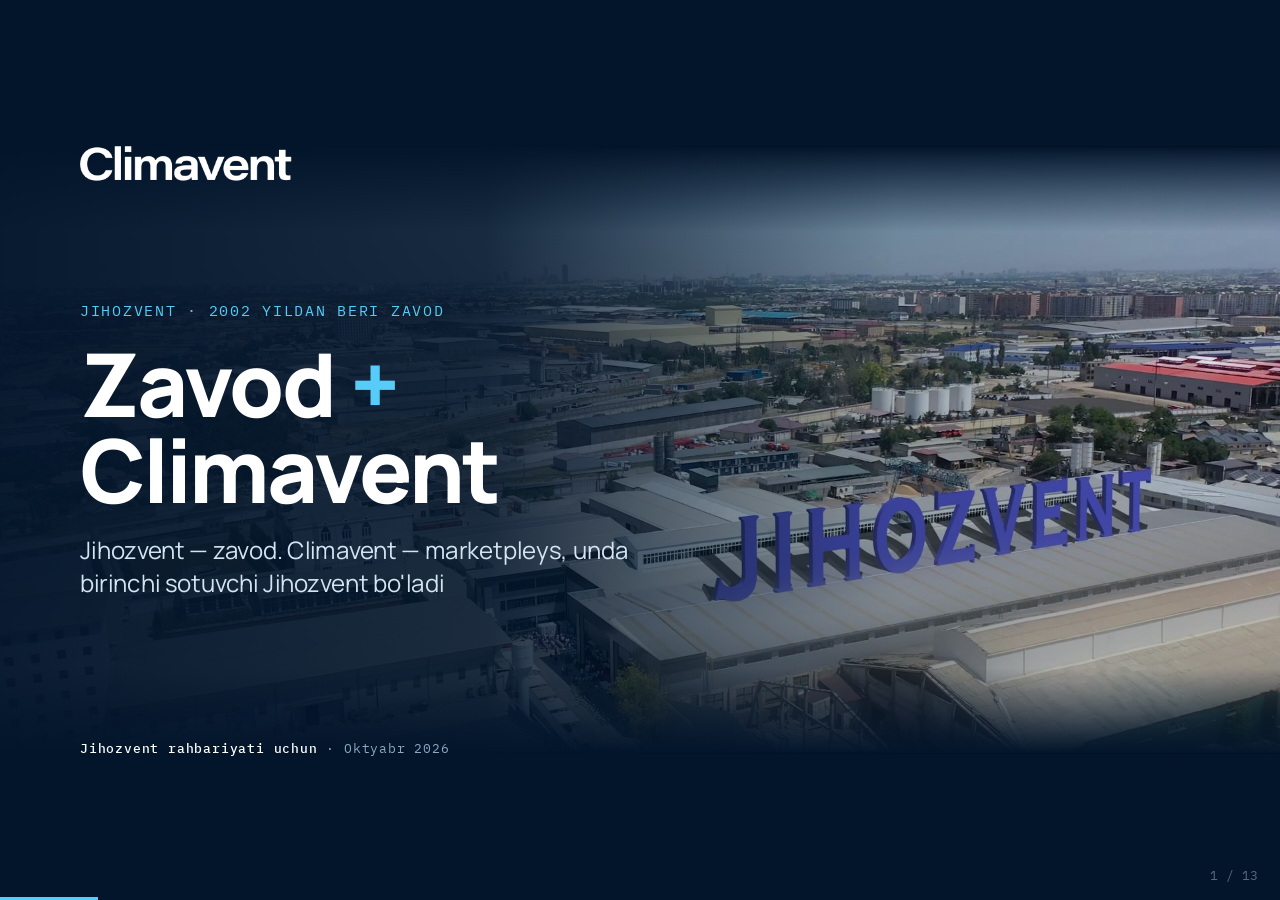
==== commit 99254bfb: "Taqdimot: 13 slayd — 1-qism xulosasi olib tashlandi, «Jihozventga foydasi» Taklifimiz'ga qo'shildi C" ====
--- a/index.html
+++ b/index.html
@@ -717,6 +717,11 @@
 .lnk::after{content:"↗";font-size:24px;color:var(--cold)}
 .lnks{position:absolute;display:flex;gap:16px;flex-wrap:wrap;align-items:center}
 .lnks .q{font-family:var(--mono);font-size:18px;letter-spacing:.08em;color:#4A6A8C;margin-right:4px}
+/* ---------- TAKLIFIMIZ: 1-qadam foydasi qatori ---------- */
+.sr .fy1{position:absolute;left:120px;top:380px;width:840px;display:grid;grid-template-columns:1fr 1fr;gap:18px 28px}
+.sr .fy1 .q{grid-column:1/-1;font-family:var(--mono);font-size:18px;letter-spacing:.1em;color:#8FE3BE}
+.sr .fy1 .c{font-size:21px;line-height:1.35;color:#C9DBEC;padding-left:22px;border-left:4px solid #8FE3BE}
+.sr .fy1 .c b{display:block;font-size:27px;color:#fff;margin-bottom:2px}
 </style>
 </head>
 <body>
@@ -967,24 +972,6 @@
   <div class="src">Manba: Prezident yig'ilishi, 2026 aprel (president.uz) · Statistika qo'mitasi, 2026 yanvar–avgust</div>
 </section>
 
-<section class="slide ajr" aria-label="2-qism">
-  <div class="lt">
-    <div class="kick rv">1-qism xulosasi</div>
-    <ul>
-      <li class="rv" style="--d:.2s"><span>01</span><div><b>Biznes model o'zgarishi mumkin</b><small>Watsco zavod edi — distribyutor bo'lib, sohada eng kattasiga aylandi</small></div></li>
-      <li class="rv" style="--d:.4s"><span>02</span><div><b>Ekosistema mijozni ushlab qoladi</b><small>keyingi ehtiyojini ham shu yerdan oladi, boshqa joy qidirmaydi</small></div></li>
-      <li class="rv" style="--d:.6s"><span>03</span><div><b>Savdo internetga ko'chmoqda</b><small>O'zbekistonda bu endi boshlanmoqda: 4,6% → 9–11%</small></div></li>
-    </ul>
-  </div>
-  <div class="rt">
-    <img class="logo rv" src="media/logo-m.png" alt="Climavent" style="--d:.9s">
-    <div class="kick rv" style="--d:.7s">Shuning uchun</div>
-    <div class="no rv" style="--d:.8s">2-qism</div>
-    <h2 class="rv" style="--d:.95s">Climavent marketpleysiga 3 yillik yo'l</h2>
-    <p class="rv" style="--d:1.1s">Qaysi pog'onadan qaysi pog'onaga, qancha vaqtda va qanday foyda bilan</p>
-  </div>
-</section>
-
 <section class="slide yol" aria-label="Climavent yo'li">
   <div class="head">
     <div class="kick rv">2-qism · Biz qayerdamiz va qayerga boramiz</div>
@@ -1077,27 +1064,13 @@
   <div class="foot rv" style="--d:1.1s">Oxirgi qarorni menejer qiladi<span>Holati: sinovda</span></div>
 </section>
 
-<section class="slide fyd" aria-label="Jihozventga foydasi">
-  <div class="head">
-    <div class="kick rv">2-qism · Jihozventga foydasi</div>
-    <h2 class="rv" style="--d:.15s">Climavent Jihozventga nima beradi</h2>
-    <p class="lead rv" style="--d:.25s"><b>Birinchi pog'onaning o'zi</b> ikki foyda beradi. Qolgan ikkitasi — keyingi pog'onalarda, sizning qaroringiz bilan.</p>
-  </div>
-  <div class="cards">
-    <div class="c n rv" style="--d:.35s"><span class="pg">1-POG'ONA</span><div class="ic">01</div><div class="nm">Yangi mijozlar</div><div class="t">Quruvchilar, korxonalar va montaj firmalari Jihozvent katalogini narxi bilan telefonida ko'radi</div></div>
-    <div class="c n rv" style="--d:.5s"><span class="pg">1-POG'ONA</span><div class="ic">02</div><div class="nm">Tezroq sotuv</div><div class="t">KP va buyurtma ilovada. AI qoralama tayyorlaydi, menejer tekshiradi</div></div>
-    <div class="c rv" style="--d:.65s"><span class="pg">2-POG'ONA · KEYIN</span><div class="ic">03</div><div class="nm">Kattaroq buyurtma</div><div class="t">Obyektga kerak hamma narsa bir joydan: Jihozvent mahsuloti va boshqa brendlar</div></div>
-    <div class="c rv" style="--d:.8s"><span class="pg">3–4-POG'ONA · KEYIN</span><div class="ic">04</div><div class="nm">Qo'shimcha daromad</div><div class="t">Boshqa do'konlar savdosidan ulush. Mijoz qaytib keladi</div></div>
-  </div>
-  <div class="ol rv" style="--d:1.1s"><div class="q">HAR OY KO'RSATAMIZ</div><div class="a">platformadan chiqqan KP<i>·</i>KPdan buyurtmaga o'tish<i>·</i>qayta buyurtma bergan firmalar<i>·</i>yalpi foyda</div></div>
-</section>
-
 <section class="slide full" data-sound aria-label="Climavent videosi">
   <video src="media/biz.mp4" poster="media/biz.jpg" playsinline preload="auto"></video>
 </section>
 
 <section class="slide sr grid" aria-label="So'rov">
   <img class="logo rv" src="media/logo-w.png" alt="Climavent">
+  <div class="fy1 rv" style="--d:.5s"><span class="q">JIHOZVENTGA FOYDASI — 1-QADAMNING O'ZIDA</span><div class="c"><b>Yangi mijozlar</b>quruvchilar, korxonalar, montaj firmalari katalogni narxi bilan ko'radi</div><div class="c"><b>Tezroq sotuv</b>KP va buyurtma ilovada, AI qoralama tayyorlaydi</div></div>
   <div class="top">
     <div class="kick rv">Taklifimiz</div>
     <h1 class="rv" style="--d:.15s">Maqsad — Climavent marketpleysi. <em>Birinchi qadam — bugun</em></h1>
@@ -1114,7 +1087,7 @@
   </svg>
   <div class="cd ok rv" style="left:120px;top:655px;--d:.5s"><div class="l">TAYYOR ✓</div><div class="h">Platforma yozilgan</div><div class="t">ilovalar, server va boshqaruv paneli ishlayapti</div></div>
   <div class="cd now rv" style="left:560px;top:575px;--d:1.3s"><div class="l">1-QADAM · HOZIR SO'RAYMIZ</div><div class="h">Start: Jihozvent mahsuloti</div><div class="t">quruvchilar, korxonalar, montaj firmalari; menejerlarga AI yordamchi</div></div>
-  <div class="cd fut rv" style="left:1000px;top:495px;--d:1.6s"><div class="l">2-QADAM</div><div class="h">Natijani o'lchaymiz</div><div class="t">har oy: KP, buyurtma, qayta buyurtma</div></div>
+  <div class="cd fut rv" style="left:1000px;top:495px;--d:1.6s"><div class="l">2-QADAM</div><div class="h">Natijani o'lchaymiz</div><div class="t">har oy: KP, buyurtma, qayta buyurtma, yalpi foyda</div></div>
   <div class="cd fut rv" style="left:1440px;top:415px;--d:1.9s"><div class="l">3-QADAM · SIZNING QARORINGIZ BILAN</div><div class="h">Keyingi pog'onalar</div><div class="t">natija bo'lsa: boshqa mahsulotlar, do'konlar, xizmatlar</div></div>
 </section>
 </div>
